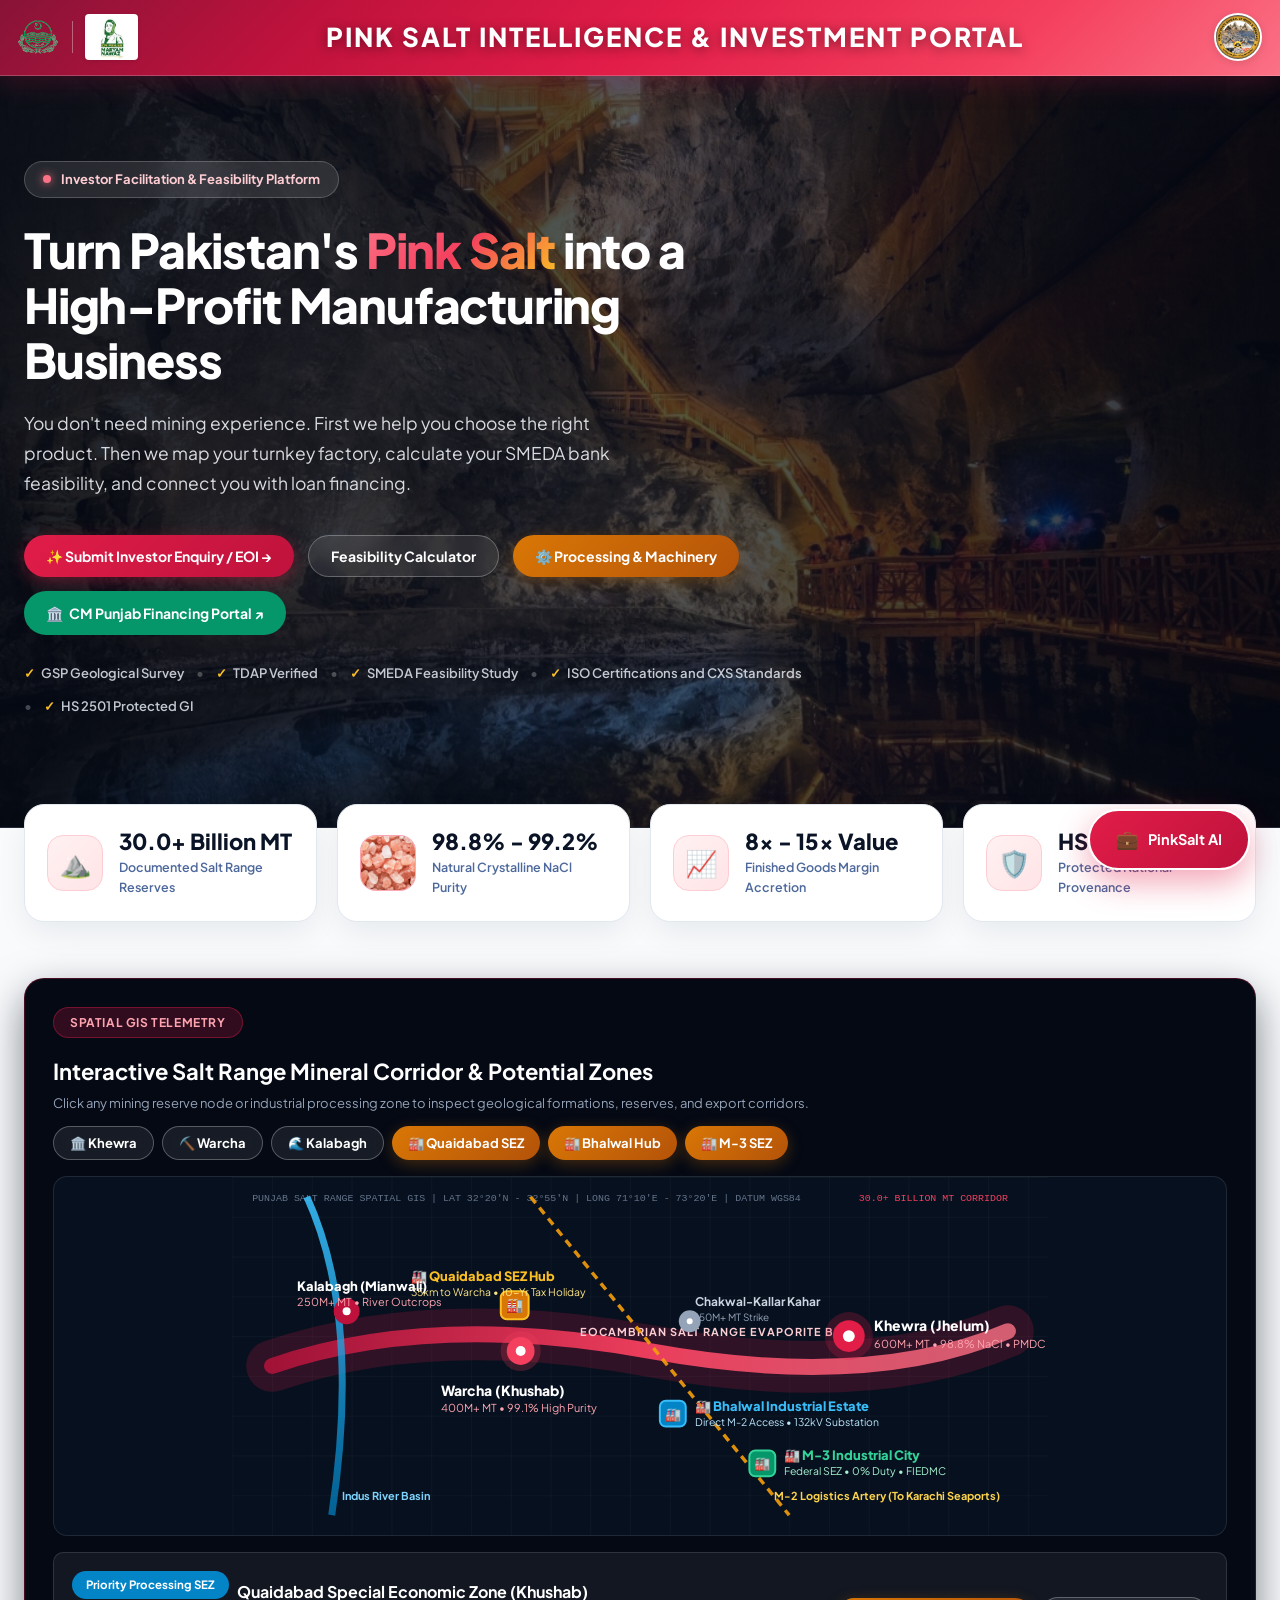
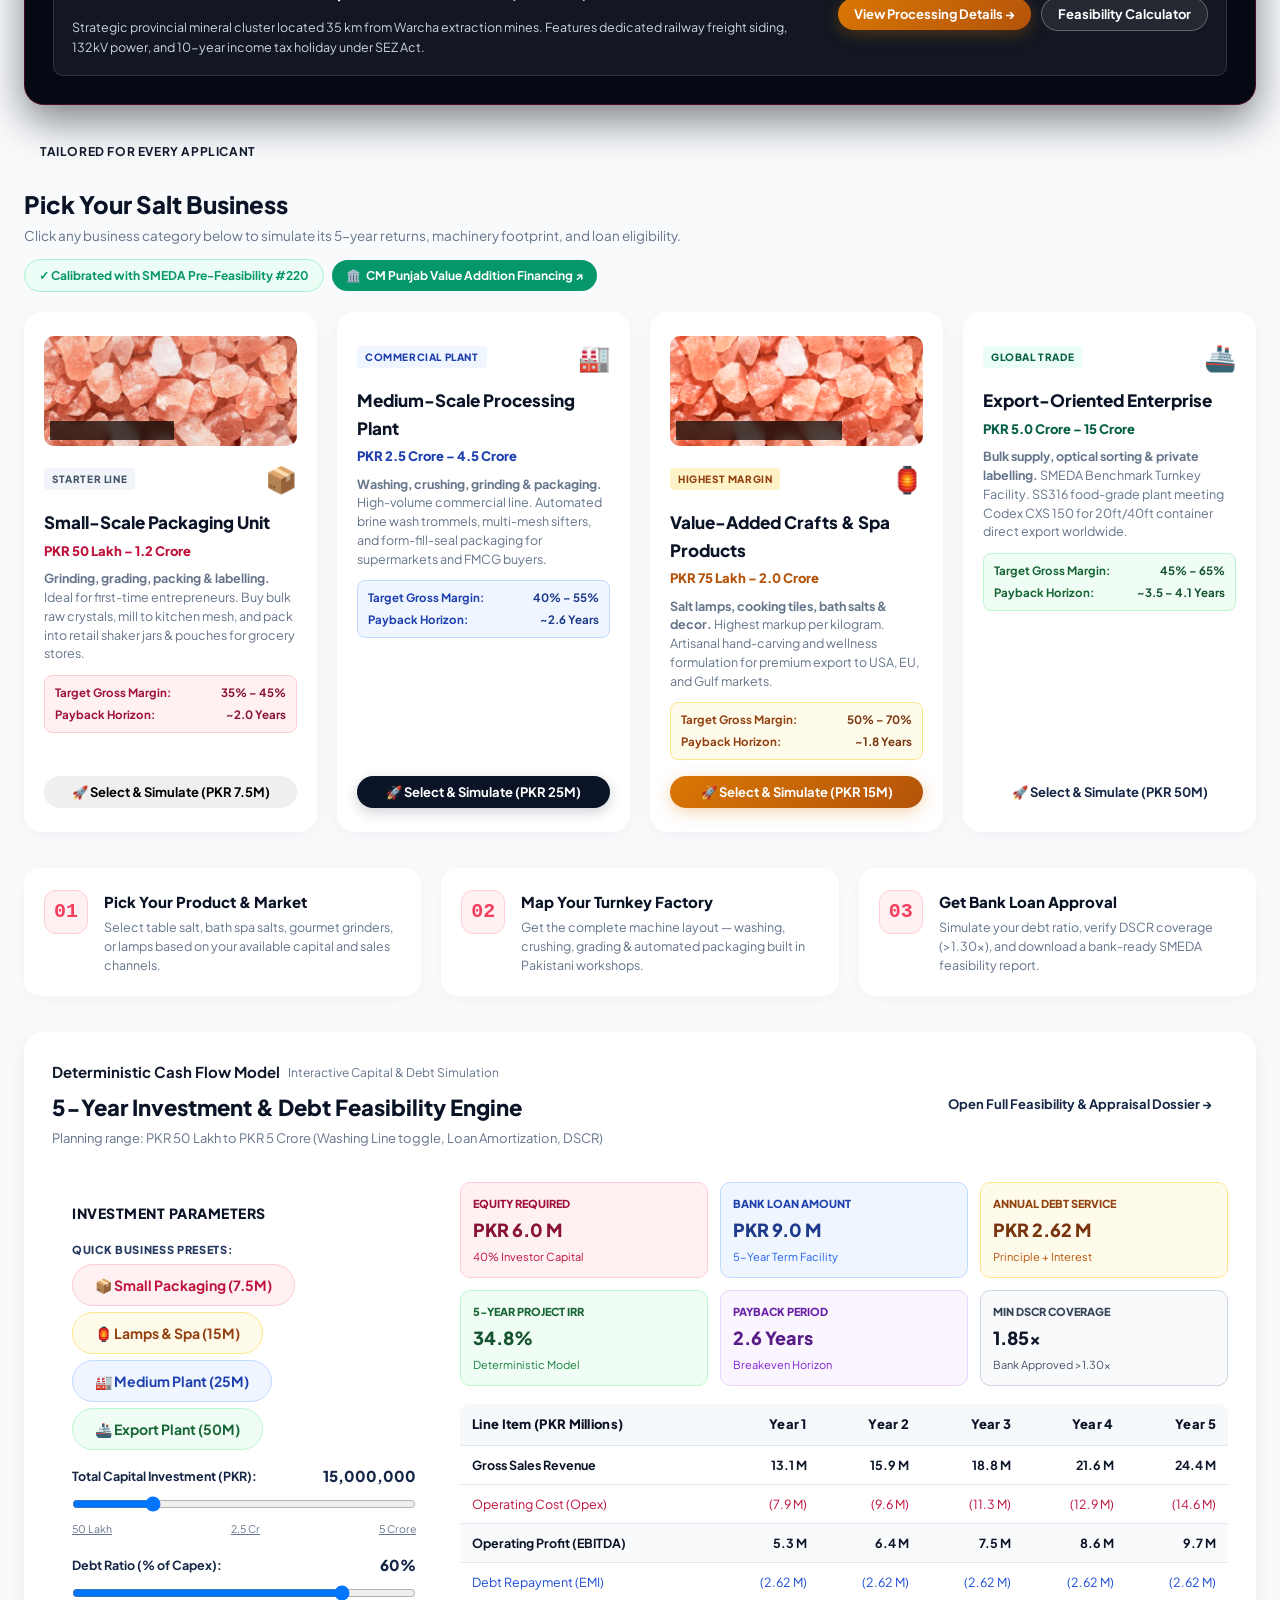
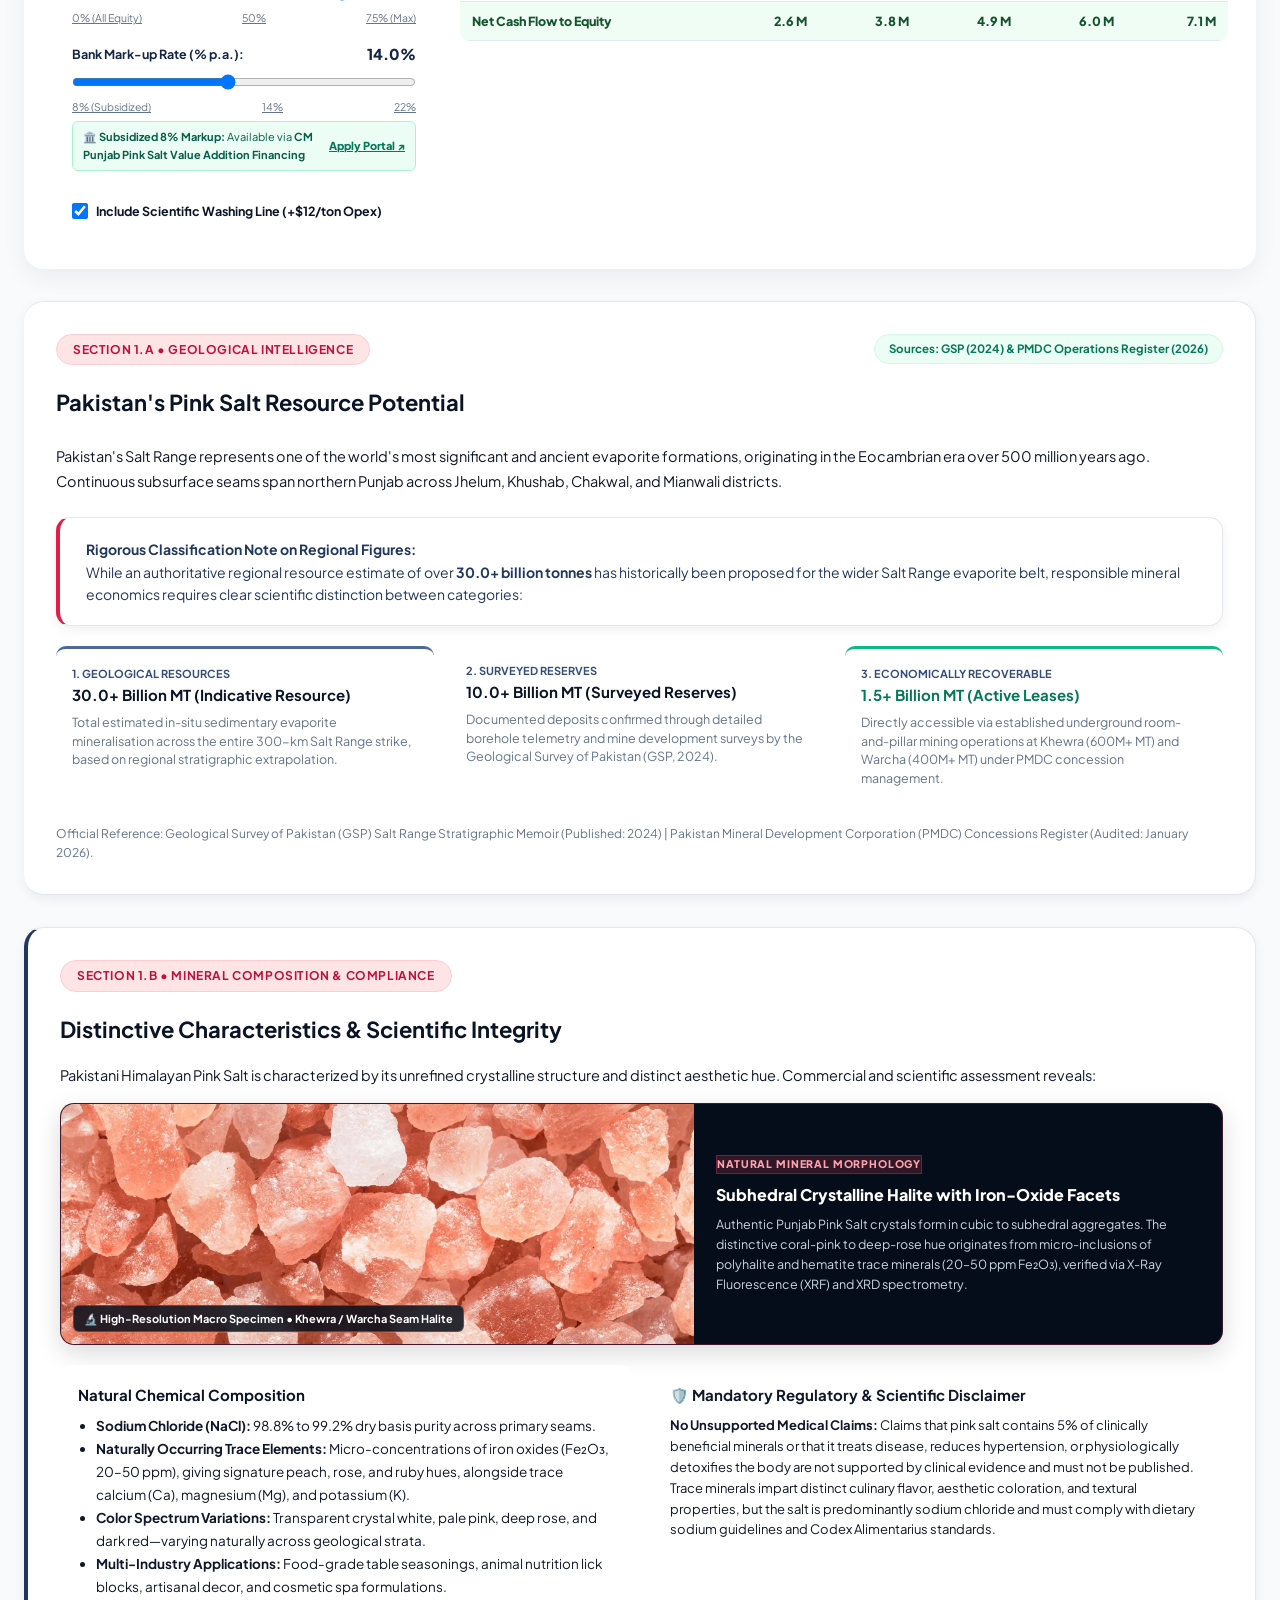
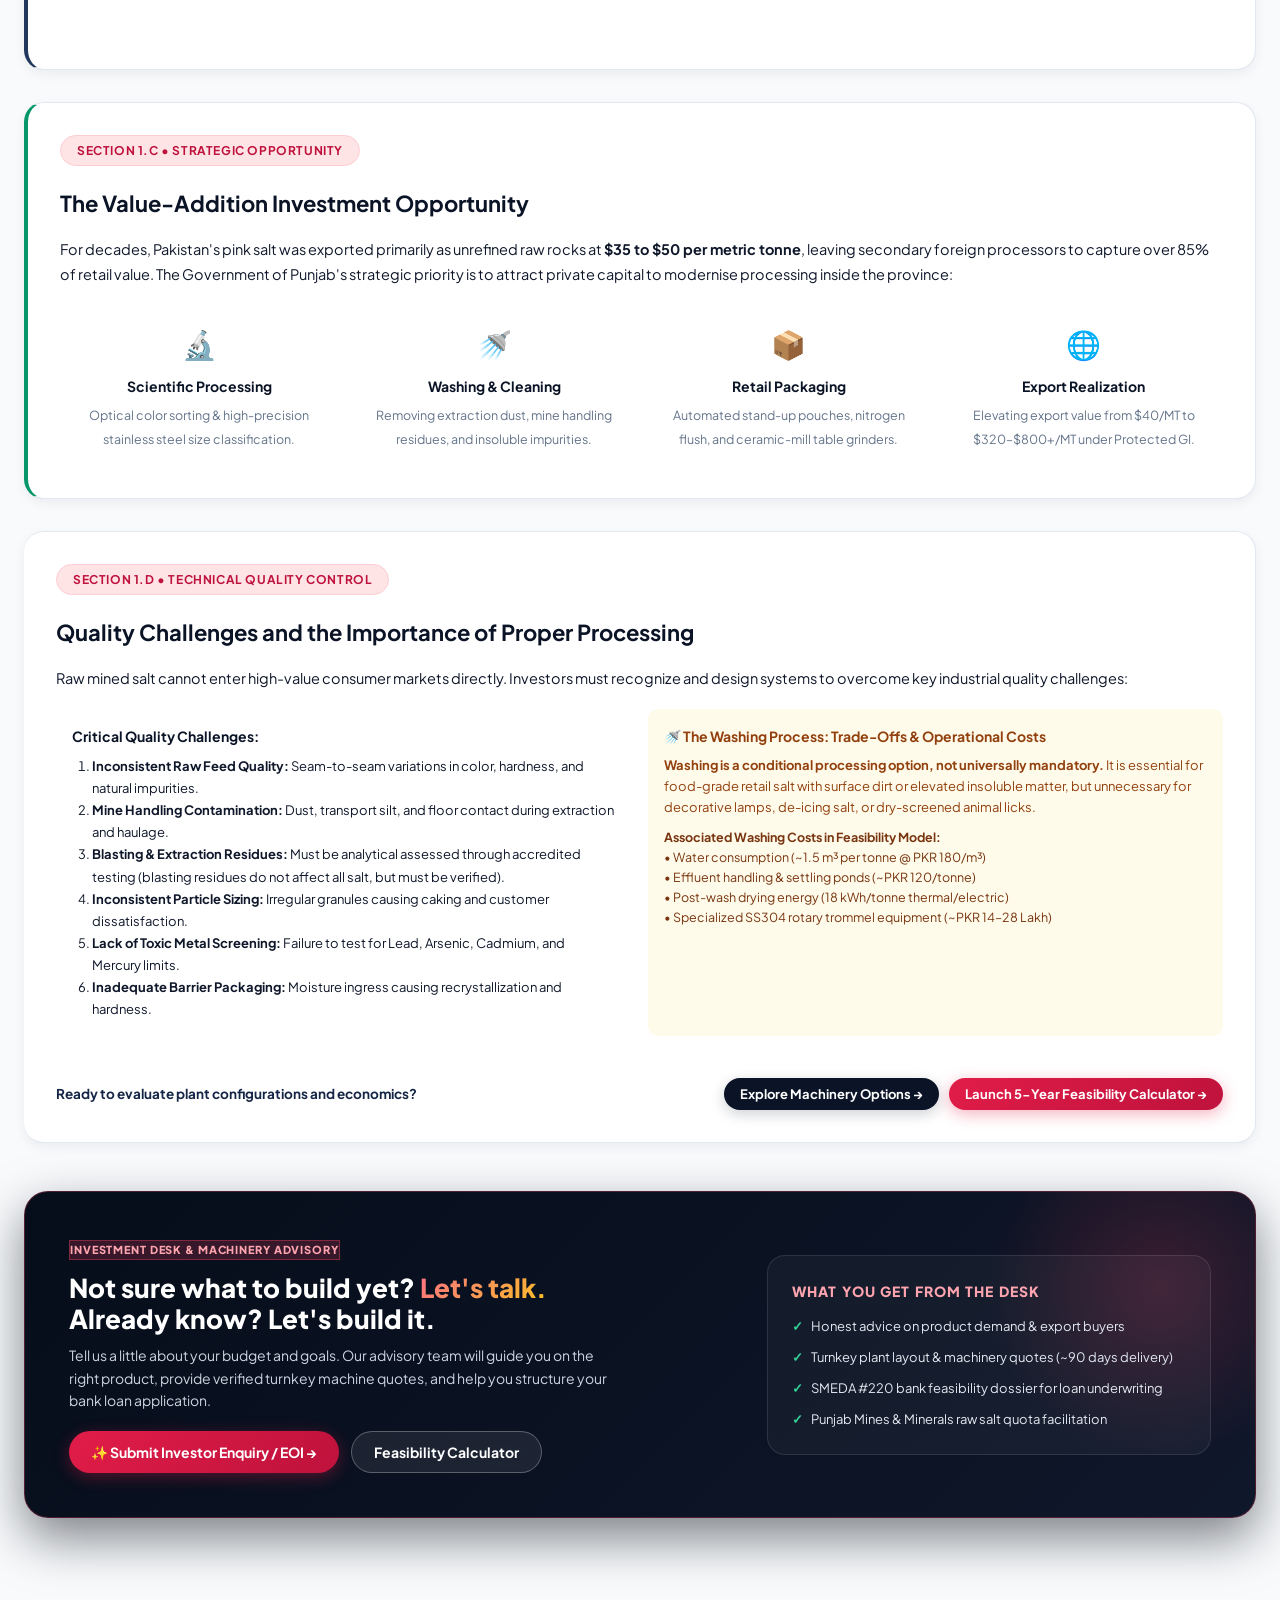
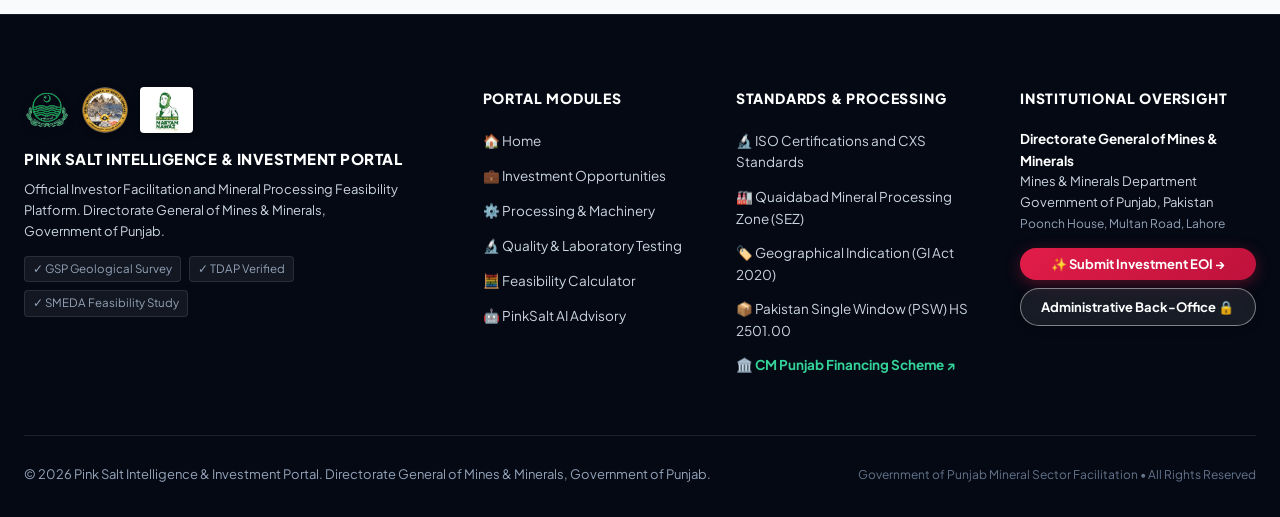
==== index.html @ 4396e6e2 "fix(ui): suppress toast on reload, ensure 'Successfully Calculated' on calculator card/icon clicks, " ====
<!DOCTYPE html>
<html lang="en">
<head>
  <meta charset="UTF-8">
  <meta name="viewport" content="width=device-width, initial-scale=1.0">
  <title>Pink Salt Intelligence & Investment Portal | Government of Punjab</title>
  <meta name="description" content="Investor Facilitation and Pink Salt Processing Feasibility Platform. Directorate General of Mines & Minerals, Government of Punjab.">
  <!-- Pink Salt Crystalline Favicons -->
  <link rel="icon" type="image/x-icon" href="favicon.ico">
  <link rel="icon" type="image/png" sizes="32x32" href="images/favicon-32x32.png">
  <link rel="icon" type="image/png" sizes="64x64" href="images/pink-salt-favicon.png">
  <link rel="apple-touch-icon" sizes="180x180" href="images/apple-touch-icon.png">
  <link rel="stylesheet" href="css/portal.css?v=20261105.10">
</head>
<body>

  <!-- Header & Clean Navigation -->
  <header class="site-header">
    <div class="container header-wrapper">
      <div class="brand-logo" onclick="switchView('home')" title="Government of Punjab">
        <img src="images/govt-of-punjab-logo.png" alt="Government of Punjab" class="logo-img gov-crest-logo" title="Government of Punjab">
        <div class="brand-divider"></div>
        <a href="https://pinksalt.punjab.gov.pk/landing" target="_blank" rel="noopener noreferrer" title="CM Punjab Pink Salt Value Addition Financing Scheme (Bank of Punjab / PITB)" onclick="event.stopPropagation()" style="display:flex; align-items:center;"><img src="images/cm-punjab-logo.jpg" alt="Chief Minister Punjab Maryam Nawaz • CM Punjab Pink Salt Value Addition Financing" class="logo-img cm-badge-logo" title="CM Punjab Pink Salt Value Addition Financing (Click to open official portal)"></a>
      </div>

      <div class="header-portal-title" onclick="switchView('home')" title="Pakistan Pink Salt Intelligence &amp; Investment Portal">
        <span>PINK SALT INTELLIGENCE &amp; INVESTMENT PORTAL</span>
      </div>

      <div class="header-actions">
        <div class="dg-admin-trigger" onclick="switchView('admin')" title="Directorate General of Mines &amp; Minerals • Administrative Access">
          <img src="images/dg-mines-minerals-logo.png" alt="Directorate General of Mines &amp; Minerals Punjab" class="logo-img dg-mines-logo">
        </div>
        <button class="mobile-menu-toggle" id="mobile-toggle" aria-label="Toggle navigation menu" onclick="toggleMobileNav()">
          <span></span>
          <span></span>
          <span></span>
        </button>
      </div>
    </div>

    <!-- Quick Navigation Tabs (Revealed on Cursor Hover Over Header) -->
    <div class="header-hover-shelf" id="header-hover-shelf">
      <div class="container hover-shelf-container">
        <a class="header-hover-tab" onclick="switchView('opportunities')">💼 Investment Opportunities</a>
        <a class="header-hover-tab" onclick="switchView('processing-options')">⚙️ Processing &amp; Machinery</a>
        <a class="header-hover-tab" onclick="switchView('calculator')">🧮 Feasibility Calculator</a>
        <a class="header-hover-tab" onclick="switchView('enquiry')">✨ Investor Enquiry</a>
      </div>
    </div>

    <!-- Mobile Drawer Menu -->
    <div class="mobile-nav-drawer" id="mobile-drawer">
      <a class="nav-link active" data-view="home" onclick="switchView('home'); toggleMobileNav()">🏠 Home</a>
      <a class="nav-link" data-view="opportunities" onclick="switchView('opportunities'); toggleMobileNav()">💼 Investment Opportunities</a>
      <a class="nav-link" data-view="processing-options" onclick="switchView('processing-options'); toggleMobileNav()">⚙️ Processing &amp; Machinery</a>
      <a class="nav-link" data-view="quality-testing" onclick="switchView('quality-testing'); toggleMobileNav()">🔬 Quality &amp; Laboratory Testing</a>
      <a class="nav-link" data-view="calculator" onclick="switchView('calculator'); toggleMobileNav()">🧮 Feasibility Calculator</a>
      <a class="nav-link" data-view="enquiry" onclick="switchView('enquiry'); toggleMobileNav()">✨ Investor Enquiry / EOI</a>
      <button class="btn btn-outline" style="width:100%; margin-top:12px;" onclick="switchView('admin'); toggleMobileNav()">Administrative Back-Office 🔒</button>
    </div>
  </header>

  <!-- Main Views Container -->
  <main style="flex-grow:1;">

    <!-- ============================================================ -->
    <!-- VIEW 1: INTRODUCTION -->
    <!-- ============================================================ -->
    <section id="view-home" class="page-view">
      <!-- Hero Section with Pink Salt Mine Subterranean Panorama Background (50% Transparency) -->
      <div class="hero" style="position:relative; background-color:#060d1a;">
        <div class="hero-bg-layer" style="position:absolute; inset:0; background:url('images/khewra-salt-mine-hero.jpg') center right/cover no-repeat; opacity:0.50; pointer-events:none; z-index:1;"></div>
        <div class="hero-tint-layer" style="position:absolute; inset:0; background:linear-gradient(90deg, rgba(4, 9, 20, 0.65) 0%, rgba(10, 20, 38, 0.35) 50%, rgba(4, 9, 20, 0.50) 100%); pointer-events:none; z-index:2;"></div>
        <div class="container hero-grid" style="position:relative; z-index:3;">
          <div class="hero-content">
            <div class="hero-badge-pill">
              <span class="hero-badge-dot"></span>
              <span>Investor Facilitation &amp; Feasibility Platform</span>
            </div>
            <h2>Turn Pakistan's <span class="highlight">Pink Salt</span> into a High-Profit Manufacturing Business</h2>
            <p class="lead">
              You don't need mining experience. First we help you choose the right product. Then we map your turnkey factory, calculate your SMEDA bank feasibility, and connect you with loan financing.
            </p>
            <div class="hero-cta-group">
              <button class="btn btn-primary" onclick="switchView('enquiry')">✨ Submit Investor Enquiry / EOI →</button>
              <button class="btn btn-outline-light" onclick="switchView('calculator')">Feasibility Calculator</button>
              <button class="btn btn-gold" onclick="switchView('processing-options')">⚙️ Processing &amp; Machinery</button>
              <a href="https://pinksalt.punjab.gov.pk/landing" target="_blank" rel="noopener noreferrer" class="btn" style="background:#059669; color:#ffffff; font-weight:700; border:none; display:inline-flex; align-items:center; gap:6px;">
                <span>🏛️</span> CM Punjab Financing Portal ↗
              </a>
            </div>
            <div class="hero-trust-proof">
              <span><i class="proof-icon">✓</i> GSP Geological Survey</span>
              <span class="proof-sep">•</span>
              <span><i class="proof-icon">✓</i> TDAP Verified</span>
              <span class="proof-sep">•</span>
              <span><i class="proof-icon">✓</i> SMEDA Feasibility Study</span>
              <span class="proof-sep">•</span>
              <span><i class="proof-icon">✓</i> ISO Certifications and CXS Standards</span>
              <span class="proof-sep">•</span>
              <span><i class="proof-icon">✓</i> HS 2501 Protected GI</span>
            </div>
          </div>
        </div>
      </div>

      <div class="container" style="padding-top:20px; padding-bottom:64px;">


        <!-- Quick Metrics Highlights -->
        <div class="quick-metrics-row">
          <div class="metric-pill-card">
            <div class="metric-icon-circle">⛰️</div>
            <div class="metric-text">
              <strong>30.0+ Billion MT</strong>
              <span>Documented Salt Range Reserves</span>
            </div>
          </div>
          <div class="metric-pill-card">
            <div class="metric-icon-circle" style="padding:0; overflow:hidden; border:1.5px solid rgba(244,63,94,0.4);">
              <img src="images/pink-salt-badge.png" alt="Crystalline Halite Purity" style="width:100%; height:100%; object-fit:cover;">
            </div>
            <div class="metric-text">
              <strong>98.8% - 99.2%</strong>
              <span>Natural Crystalline NaCl Purity</span>
            </div>
          </div>
          <div class="metric-pill-card">
            <div class="metric-icon-circle">📈</div>
            <div class="metric-text">
              <strong>8x - 15x Value</strong>
              <span>Finished Goods Margin Accretion</span>
            </div>
          </div>
          <div class="metric-pill-card">
            <div class="metric-icon-circle">🛡️</div>
            <div class="metric-text">
              <strong>HS 2501 GI</strong>
              <span>Protected National Provenance</span>
            </div>
          </div>
        </div>

        <!-- ======================================================== -->
        <!-- SPATIAL GIS TELEMETRY: SALT RANGE CORRIDOR & POTENTIAL ZONES -->
        <!-- ======================================================== -->
        <div class="card" style="margin:28px 0 32px 0; padding:28px; background:#040914; border:1px solid rgba(225,29,72,0.3); color:#ffffff; box-shadow:0 16px 40px rgba(4,9,20,0.5);">
          <div style="display:flex; justify-content:space-between; align-items:center; flex-wrap:wrap; gap:12px; margin-bottom:16px;">
            <div>
              <span class="section-badge" style="background:rgba(225,29,72,0.2); color:#fda4af; border-color:rgba(225,29,72,0.4);">Spatial GIS Telemetry</span>
              <h3 style="font-size:22px; color:#ffffff; margin:4px 0;">Interactive Salt Range Mineral Corridor &amp; Potential Zones</h3>
              <p style="font-size:13px; color:#94a3b8; margin:0;">Click any mining reserve node or industrial processing zone to inspect geological formations, reserves, and export corridors.</p>
            </div>
            <div style="display:flex; gap:8px; flex-wrap:wrap;">
              <button class="btn btn-sm btn-outline-light" onclick="selectGisZone('khewra')">🏛️ Khewra</button>
              <button class="btn btn-sm btn-outline-light" onclick="selectGisZone('warcha')">⛏️ Warcha</button>
              <button class="btn btn-sm btn-outline-light" onclick="selectGisZone('kalabagh')">🌊 Kalabagh</button>
              <button class="btn btn-sm btn-gold" onclick="selectGisZone('quaidabad')">🏭 Quaidabad SEZ</button>
              <button class="btn btn-sm btn-gold" onclick="selectGisZone('bhalwal')">🏭 Bhalwal Hub</button>
              <button class="btn btn-sm btn-gold" onclick="selectGisZone('m3')">🏭 M-3 SEZ</button>
            </div>
          </div>
          
          <div style="position:relative; width:100%; height:360px; background:#07101e; border-radius:var(--radius-md); overflow:hidden; border:1px solid rgba(255,255,255,0.1);">
            <svg viewBox="0 0 820 360" style="width:100%; height:100%;">
              <defs>
                <linearGradient id="escarpmentGrad" x1="0%" y1="0%" x2="100%" y2="0%">
                  <stop offset="0%" stop-color="#be123c" stop-opacity="0.8"/>
                  <stop offset="50%" stop-color="#f43f5e" stop-opacity="0.95"/>
                  <stop offset="100%" stop-color="#fb7185" stop-opacity="0.8"/>
                </linearGradient>
                <linearGradient id="riverGrad" x1="0%" y1="0%" x2="0%" y2="100%">
                  <stop offset="0%" stop-color="#38bdf8" stop-opacity="0.9"/>
                  <stop offset="100%" stop-color="#0284c7" stop-opacity="0.7"/>
                </linearGradient>
                <pattern id="gridPattern" width="40" height="40" patternUnits="userSpaceOnUse">
                  <path d="M 40 0 L 0 0 0 40" fill="none" stroke="rgba(255,255,255,0.05)" stroke-width="1"/>
                </pattern>
              </defs>
              
              <!-- Tactical Coordinate Grid & Telemetry -->
              <rect width="820" height="360" fill="url(#gridPattern)" />
              <text x="20" y="24" font-size="10" fill="#64748b" font-family="monospace">PUNJAB SALT RANGE SPATIAL GIS | LAT 32°20'N - 32°55'N | LONG 71°10'E - 73°20'E | DATUM WGS84</text>
              <text x="630" y="24" font-size="10" fill="#f43f5e" font-family="monospace">30.0+ BILLION MT CORRIDOR</text>

              <!-- Elevation Escarpment Belt (Salt Range Strike) -->
              <path d="M 40,190 Q 200,135 420,175 T 780,155" fill="none" stroke="rgba(225,29,72,0.18)" stroke-width="52" stroke-linecap="round" />
              <path d="M 40,190 Q 200,135 420,175 T 780,155" fill="none" stroke="url(#escarpmentGrad)" stroke-width="16" stroke-linecap="round" />
              <text x="350" y="160" font-size="11" fill="#fecdd3" font-weight="700" letter-spacing="1">EOCAMBRIAN SALT RANGE EVAPORITE BELT</text>
              
              <!-- M-2 Motorway Logistic Artery -->
              <line x1="300" y1="20" x2="560" y2="340" stroke="#f59e0b" stroke-width="3.5" stroke-dasharray="8,6" opacity="0.9" />
              <text x="545" y="325" font-size="11" fill="#fcd34d" font-weight="bold">M-2 Logistics Artery (To Karachi Seaports)</text>

              <!-- Indus River Basin System -->
              <path d="M 75,20 Q 130,140 100,340" fill="none" stroke="url(#riverGrad)" stroke-width="7" />
              <text x="110" y="325" font-size="11" fill="#7dd3fc" font-weight="bold">Indus River Basin</text>

              <!-- Khewra Mega Deposit Node -->
              <g style="cursor:pointer;" onclick="selectGisZone('khewra')">
                <circle cx="620" cy="160" r="30" fill="rgba(225,29,72,0.22)">
                  <animate attributeName="r" values="24;32;24" dur="3s" repeatCount="indefinite"/>
                </circle>
                <circle cx="620" cy="160" r="16" fill="#e11d48" />
                <circle cx="620" cy="160" r="6" fill="#ffffff" />
                <text x="645" y="155" font-size="14" font-weight="800" fill="#ffffff">Khewra (Jhelum)</text>
                <text x="645" y="172" font-size="11" fill="#fda4af">600M+ MT • 98.8% NaCl • PMDC</text>
              </g>

              <!-- Warcha Crystal Seams Node -->
              <g style="cursor:pointer;" onclick="selectGisZone('warcha')">
                <circle cx="290" cy="175" r="26" fill="rgba(244,63,94,0.22)">
                  <animate attributeName="r" values="20;28;20" dur="3s" repeatCount="indefinite"/>
                </circle>
                <circle cx="290" cy="175" r="14" fill="#f43f5e" />
                <circle cx="290" cy="175" r="5" fill="#ffffff" />
                <text x="210" y="220" font-size="14" font-weight="800" fill="#ffffff">Warcha (Khushab)</text>
                <text x="210" y="236" font-size="11" fill="#fda4af">400M+ MT • 99.1% High Purity</text>
              </g>

              <!-- Quaidabad Processing SEZ Node -->
              <g style="cursor:pointer;" onclick="selectGisZone('quaidabad')">
                <rect x="270" y="115" width="28" height="28" rx="6" fill="#d97706" stroke="#fbbf24" stroke-width="2" />
                <text x="284" y="134" font-size="14" text-anchor="middle" fill="#ffffff">🏭</text>
                <text x="180" y="105" font-size="13" font-weight="800" fill="#fbbf24">🏭 Quaidabad SEZ Hub</text>
                <text x="180" y="120" font-size="10.5" fill="#fde68a">35km to Warcha • 10-Yr Tax Holiday</text>
              </g>

              <!-- Bhalwal Industrial Estate Node -->
              <g style="cursor:pointer;" onclick="selectGisZone('bhalwal')">
                <rect x="430" y="225" width="26" height="26" rx="6" fill="#0284c7" stroke="#38bdf8" stroke-width="2" />
                <text x="443" y="243" font-size="13" text-anchor="middle" fill="#ffffff">🏭</text>
                <text x="465" y="235" font-size="13" font-weight="800" fill="#38bdf8">🏭 Bhalwal Industrial Estate</text>
                <text x="465" y="250" font-size="10.5" fill="#bae6fd">Direct M-2 Access • 132kV Substation</text>
              </g>

              <!-- M-3 Industrial City Node -->
              <g style="cursor:pointer;" onclick="selectGisZone('m3')">
                <rect x="520" y="275" width="26" height="26" rx="6" fill="#059669" stroke="#34d399" stroke-width="2" />
                <text x="533" y="293" font-size="13" text-anchor="middle" fill="#ffffff">🏭</text>
                <text x="555" y="285" font-size="13" font-weight="800" fill="#34d399">🏭 M-3 Industrial City</text>
                <text x="555" y="300" font-size="10.5" fill="#a7f3d0">Federal SEZ • 0% Duty • FIEDMC</text>
              </g>

              <!-- Kalabagh Deposits Node -->
              <g style="cursor:pointer;" onclick="selectGisZone('kalabagh')">
                <circle cx="115" cy="135" r="13" fill="#be123c" />
                <circle cx="115" cy="135" r="4" fill="#ffffff" />
                <text x="65" y="115" font-size="13" font-weight="800" fill="#ffffff">Kalabagh (Mianwali)</text>
                <text x="65" y="130" font-size="11" fill="#fda4af">250M+ MT • River Outcrops</text>
              </g>

              <!-- Chakwal Node -->
              <g style="cursor:pointer;" onclick="selectGisZone('chakwal')">
                <circle cx="460" cy="145" r="11" fill="#94a3b8" />
                <circle cx="460" cy="145" r="3" fill="#ffffff" />
                <text x="465" y="130" font-size="12" font-weight="700" fill="#cbd5e1">Chakwal-Kallar Kahar</text>
                <text x="465" y="145" font-size="10" fill="#94a3b8">150M+ MT Strike</text>
              </g>
            </svg>
          </div>

          <!-- Active GIS Telemetry Readout Box -->
          <div id="gis-telemetry-readout" style="margin-top:16px; padding:18px; background:rgba(255,255,255,0.06); border:1px solid rgba(255,255,255,0.12); border-radius:var(--radius-sm); display:flex; justify-content:space-between; align-items:center; flex-wrap:wrap; gap:14px;">
            <div style="flex:1; min-width:280px;">
              <div style="display:flex; align-items:center; gap:8px; margin-bottom:4px;">
                <span class="opp-badge" style="background:#0284c7; color:#ffffff; font-weight:700;" id="gis-zone-badge">Priority Processing SEZ</span>
                <strong style="font-size:16px; color:#ffffff;" id="gis-zone-title">Quaidabad Special Economic Zone (Khushab)</strong>
              </div>
              <p style="font-size:12.5px; color:#cbd5e1; margin:0; line-height:1.6;" id="gis-zone-desc">
                Strategic provincial mineral cluster located 35 km from Warcha extraction mines. Features dedicated railway freight siding, 132kV power, and 10-year income tax holiday under SEZ Act.
              </p>
            </div>
            <div style="display:flex; gap:10px; align-items:center;">
              <button class="btn btn-gold btn-sm" id="gis-zone-cta" onclick="switchView('processing-options'); selectProcessingSite('quaidabad')">View Processing Details →</button>
              <button class="btn btn-outline-light btn-sm" onclick="switchView('calculator')">Feasibility Calculator</button>
            </div>
          </div>
        </div>

        <!-- ======================================================== -->
        <!-- 4 APPLICANT BUSINESS CATEGORIES (INTERACTIVE TILES) -->
        <!-- ======================================================== -->
        <div id="business-categories-section" style="margin-bottom:36px;">
          <div style="display:flex; justify-content:space-between; align-items:flex-end; flex-wrap:wrap; gap:12px; margin-bottom:20px;">
            <div>
              <span class="section-badge" style="background:var(--rose-50); color:var(--rose-800); border:1px solid var(--rose-200);">Tailored For Every Applicant</span>
              <h3 style="font-size:24px; font-weight:800; color:var(--navy-900); margin:6px 0 2px 0;">
                Pick Your Salt Business
              </h3>
              <p style="font-size:13.5px; color:var(--text-muted); margin:0;">
                Click any business category below to simulate its 5-year returns, machinery footprint, and loan eligibility.
              </p>
            </div>
            <div style="display:flex; align-items:center; gap:8px; flex-wrap:wrap;">
              <span style="font-size:12px; font-weight:700; color:#059669; background:#ecfdf5; border:1px solid #a7f3d0; padding:6px 14px; border-radius:9999px;">
                ✓ Calibrated with SMEDA Pre-Feasibility #220
              </span>
              <a href="https://pinksalt.punjab.gov.pk/landing" target="_blank" rel="noopener noreferrer" style="font-size:12px; font-weight:700; color:#ffffff; background:#059669; border:none; padding:6px 14px; border-radius:9999px; text-decoration:none; display:inline-flex; align-items:center; gap:5px;">
                <span>🏛️</span> CM Punjab Value Addition Financing ↗
              </a>
            </div>
          </div>

          <div class="epk-category-grid">
            <!-- 1. Small-scale packaging unit -->
            <div class="epk-category-tile" id="tile-cat-small-packaging">
              <div>
                <div style="height:110px; border-radius:10px; overflow:hidden; margin-bottom:12px; position:relative;">
                  <img src="images/pink-salt-crystals.jpg" alt="Natural Pink Salt Crystals" style="width:100%; height:100%; object-fit:cover;">
                  <span style="position:absolute; bottom:6px; left:6px; background:rgba(0,0,0,0.7); backdrop-filter:blur(4px); color:#fda4af; font-size:9.5px; font-weight:800; padding:2px 7px; border-radius:4px; letter-spacing:0.06em;">RAW MATERIAL FEED</span>
                </div>
                <div style="display:flex; justify-content:space-between; align-items:center; margin-bottom:10px;">
                  <span style="font-size:10px; font-weight:800; letter-spacing:0.06em; text-transform:uppercase; background:#f1f5f9; color:#475569; padding:3px 8px; border-radius:4px;">Starter Line</span>
                  <span style="font-size:26px;">📦</span>
                </div>
                <h4 style="font-size:17px; font-weight:800; color:var(--navy-900); margin:0 0 4px 0;">
                  Small-Scale Packaging Unit
                </h4>
                <div style="font-size:13px; font-weight:800; color:#be123c; margin-bottom:8px;">
                  PKR 50 Lakh – 1.2 Crore
                </div>
                <p style="font-size:12.5px; color:var(--text-muted); line-height:1.5; margin-bottom:12px;">
                  <strong>Grinding, grading, packing &amp; labelling.</strong> Ideal for first-time entrepreneurs. Buy bulk raw crystals, mill to kitchen mesh, and pack into retail shaker jars &amp; pouches for grocery stores.
                </p>
                <div style="background:#fff1f2; border:1px solid #fecdd3; border-radius:8px; padding:8px 10px; font-size:11.5px; margin-bottom:16px;">
                  <div style="display:flex; justify-content:space-between; margin-bottom:3px;">
                    <span style="color:#9f1239; font-weight:700;">Target Gross Margin:</span>
                    <strong style="color:#881337;">35% – 45%</strong>
                  </div>
                  <div style="display:flex; justify-content:space-between;">
                    <span style="color:#9f1239; font-weight:700;">Payback Horizon:</span>
                    <strong style="color:#881337;">~2.0 Years</strong>
                  </div>
                </div>
              </div>
              <button class="btn btn-rose btn-sm" onclick="selectCategoryAndSimulate('small_packaging', 7500000)" style="width:100%; justify-content:center;">
                🚀 Select &amp; Simulate (PKR 7.5M)
              </button>
            </div>

            <!-- 2. Medium-scale manufacturing unit -->
            <div class="epk-category-tile" id="tile-cat-medium-manufacturing">
              <div>
                <div style="display:flex; justify-content:space-between; align-items:center; margin-bottom:10px;">
                  <span style="font-size:10px; font-weight:800; letter-spacing:0.06em; text-transform:uppercase; background:#eff6ff; color:#1e40af; padding:3px 8px; border-radius:4px;">Commercial Plant</span>
                  <span style="font-size:26px;">🏭</span>
                </div>
                <h4 style="font-size:17px; font-weight:800; color:var(--navy-900); margin:0 0 4px 0;">
                  Medium-Scale Processing Plant
                </h4>
                <div style="font-size:13px; font-weight:800; color:#1e40af; margin-bottom:8px;">
                  PKR 2.5 Crore – 4.5 Crore
                </div>
                <p style="font-size:12.5px; color:var(--text-muted); line-height:1.5; margin-bottom:12px;">
                  <strong>Washing, crushing, grinding &amp; packaging.</strong> High-volume commercial line. Automated brine wash trommels, multi-mesh sifters, and form-fill-seal packaging for supermarkets and FMCG buyers.
                </p>
                <div style="background:#eff6ff; border:1px solid #bfdbfe; border-radius:8px; padding:8px 10px; font-size:11.5px; margin-bottom:16px;">
                  <div style="display:flex; justify-content:space-between; margin-bottom:3px;">
                    <span style="color:#1e40af; font-weight:700;">Target Gross Margin:</span>
                    <strong style="color:#1e3a8a;">40% – 55%</strong>
                  </div>
                  <div style="display:flex; justify-content:space-between;">
                    <span style="color:#1e40af; font-weight:700;">Payback Horizon:</span>
                    <strong style="color:#1e3a8a;">~2.6 Years</strong>
                  </div>
                </div>
              </div>
              <button class="btn btn-navy btn-sm" onclick="selectCategoryAndSimulate('medium_manufacturing', 25000000)" style="width:100%; justify-content:center;">
                🚀 Select &amp; Simulate (PKR 25M)
              </button>
            </div>

            <!-- 3. Value-added product manufacturing -->
            <div class="epk-category-tile" id="tile-cat-value-added">
              <div>
                <div style="height:110px; border-radius:10px; overflow:hidden; margin-bottom:12px; position:relative;">
                  <img src="images/pink-salt-crystals.jpg" alt="Natural Pink Salt Crystals" style="width:100%; height:100%; object-fit:cover; filter:contrast(1.08) saturate(1.15);">
                  <span style="position:absolute; bottom:6px; left:6px; background:rgba(0,0,0,0.7); backdrop-filter:blur(4px); color:#fda4af; font-size:9.5px; font-weight:800; padding:2px 7px; border-radius:4px; letter-spacing:0.06em;">HIGH-VALUE MINERAL INPUT</span>
                </div>
                <div style="display:flex; justify-content:space-between; align-items:center; margin-bottom:10px;">
                  <span style="font-size:10px; font-weight:800; letter-spacing:0.06em; text-transform:uppercase; background:#fef3c7; color:#92400e; padding:3px 8px; border-radius:4px;">Highest Margin</span>
                  <span style="font-size:26px;">🏮</span>
                </div>
                <h4 style="font-size:17px; font-weight:800; color:var(--navy-900); margin:0 0 4px 0;">
                  Value-Added Crafts &amp; Spa Products
                </h4>
                <div style="font-size:13px; font-weight:800; color:#b45309; margin-bottom:8px;">
                  PKR 75 Lakh – 2.0 Crore
                </div>
                <p style="font-size:12.5px; color:var(--text-muted); line-height:1.5; margin-bottom:12px;">
                  <strong>Salt lamps, cooking tiles, bath salts &amp; decor.</strong> Highest markup per kilogram. Artisanal hand-carving and wellness formulation for premium export to USA, EU, and Gulf markets.
                </p>
                <div style="background:#fffbeb; border:1px solid #fde68a; border-radius:8px; padding:8px 10px; font-size:11.5px; margin-bottom:16px;">
                  <div style="display:flex; justify-content:space-between; margin-bottom:3px;">
                    <span style="color:#92400e; font-weight:700;">Target Gross Margin:</span>
                    <strong style="color:#78350f;">50% – 70%</strong>
                  </div>
                  <div style="display:flex; justify-content:space-between;">
                    <span style="color:#92400e; font-weight:700;">Payback Horizon:</span>
                    <strong style="color:#78350f;">~1.8 Years</strong>
                  </div>
                </div>
              </div>
              <button class="btn btn-gold btn-sm" onclick="selectCategoryAndSimulate('value_added_products', 15000000)" style="width:100%; justify-content:center;">
                🚀 Select &amp; Simulate (PKR 15M)
              </button>
            </div>

            <!-- 4. Export-oriented business -->
            <div class="epk-category-tile" id="tile-cat-export-oriented">
              <div>
                <div style="display:flex; justify-content:space-between; align-items:center; margin-bottom:10px;">
                  <span style="font-size:10px; font-weight:800; letter-spacing:0.06em; text-transform:uppercase; background:#ecfdf5; color:#065f46; padding:3px 8px; border-radius:4px;">Global Trade</span>
                  <span style="font-size:26px;">🚢</span>
                </div>
                <h4 style="font-size:17px; font-weight:800; color:var(--navy-900); margin:0 0 4px 0;">
                  Export-Oriented Enterprise
                </h4>
                <div style="font-size:13px; font-weight:800; color:#065f46; margin-bottom:8px;">
                  PKR 5.0 Crore – 15 Crore
                </div>
                <p style="font-size:12.5px; color:var(--text-muted); line-height:1.5; margin-bottom:12px;">
                  <strong>Bulk supply, optical sorting &amp; private labelling.</strong> SMEDA Benchmark Turnkey Facility. SS316 food-grade plant meeting Codex CXS 150 for 20ft/40ft container direct export worldwide.
                </p>
                <div style="background:#f0fdf4; border:1px solid #bbf7d0; border-radius:8px; padding:8px 10px; font-size:11.5px; margin-bottom:16px;">
                  <div style="display:flex; justify-content:space-between; margin-bottom:3px;">
                    <span style="color:#166534; font-weight:700;">Target Gross Margin:</span>
                    <strong style="color:#14532d;">45% – 65%</strong>
                  </div>
                  <div style="display:flex; justify-content:space-between;">
                    <span style="color:#166534; font-weight:700;">Payback Horizon:</span>
                    <strong style="color:#14532d;">~3.5 – 4.1 Years</strong>
                  </div>
                </div>
              </div>
              <button class="btn btn-outline btn-sm" onclick="selectCategoryAndSimulate('export_oriented', 50000000)" style="width:100%; justify-content:center;">
                🚀 Select &amp; Simulate (PKR 50M)
              </button>
            </div>
          </div>
        </div>

        <!-- ======================================================== -->
        <!-- 3-STEP GUIDED ROADMAP -->
        <!-- ======================================================== -->
        <div style="margin-bottom:36px;">
          <div class="epk-roadmap-grid">
            <div class="epk-roadmap-step">
              <div class="epk-step-num">01</div>
              <div>
                <h4 style="font-size:15px; font-weight:800; color:var(--navy-900); margin:0 0 4px 0;">
                  Pick Your Product &amp; Market
                </h4>
                <p style="font-size:12.5px; color:var(--text-muted); margin:0; line-height:1.5;">
                  Select table salt, bath spa salts, gourmet grinders, or lamps based on your available capital and sales channels.
                </p>
              </div>
            </div>

            <div class="epk-roadmap-step">
              <div class="epk-step-num">02</div>
              <div>
                <h4 style="font-size:15px; font-weight:800; color:var(--navy-900); margin:0 0 4px 0;">
                  Map Your Turnkey Factory
                </h4>
                <p style="font-size:12.5px; color:var(--text-muted); margin:0; line-height:1.5;">
                  Get the complete machine layout — washing, crushing, grading &amp; automated packaging built in Pakistani workshops.
                </p>
              </div>
            </div>

            <div class="epk-roadmap-step">
              <div class="epk-step-num">03</div>
              <div>
                <h4 style="font-size:15px; font-weight:800; color:var(--navy-900); margin:0 0 4px 0;">
                  Get Bank Loan Approval
                </h4>
                <p style="font-size:12.5px; color:var(--text-muted); margin:0; line-height:1.5;">
                  Simulate your debt ratio, verify DSCR coverage (&gt;1.30x), and download a bank-ready SMEDA feasibility report.
                </p>
              </div>
            </div>
          </div>
        </div>

        <!-- ======================================================== -->
        <!-- 5-YEAR INVESTMENT & DEBT FEASIBILITY ENGINE (INTERACTIVE SHOWCASE) -->
        <!-- ======================================================== -->
        <div class="card" id="engine-card-showcase" style="margin-bottom:32px; padding:28px; border:1.5px solid var(--rose-200); background:#ffffff; box-shadow:0 8px 24px rgba(15,23,42,0.06);">
          <div style="display:flex; justify-content:space-between; align-items:center; flex-wrap:wrap; gap:12px; margin-bottom:20px; border-bottom:1px solid var(--border); padding-bottom:14px;">
            <div>
              <div style="display:flex; align-items:center; gap:8px;">
                <span class="badge" style="background:var(--rose-50); color:var(--rose-800); border:1px solid var(--rose-200); font-weight:700;">Deterministic Cash Flow Model</span>
                <span style="font-size:12px; color:var(--text-muted);">Interactive Capital &amp; Debt Simulation</span>
              </div>
              <h3 style="font-size:22px; font-weight:800; color:var(--navy-900); margin:6px 0 2px 0;">
                5-Year Investment &amp; Debt Feasibility Engine
              </h3>
              <p style="font-size:13px; color:var(--text-muted); margin:0;">
                Planning range: PKR 50 Lakh to PKR 5 Crore (Washing Line toggle, Loan Amortization, DSCR)
              </p>
            </div>
            <button class="btn btn-outline btn-sm" onclick="switchView('calculator')">
              Open Full Feasibility &amp; Appraisal Dossier →
            </button>
          </div>

          <div style="display:grid; grid-template-columns:1fr 2fr; gap:24px;">
            <!-- Controls Column -->
            <div style="background:var(--bg-alt); padding:20px; border-radius:var(--radius-md); border:1px solid var(--border);">
              <h4 style="font-size:14px; font-weight:800; color:var(--navy-900); margin:0 0 16px 0; text-transform:uppercase; letter-spacing:0.5px;">
                Investment Parameters
              </h4>

              <!-- Quick Category Presets -->
              <div style="margin-bottom:14px;">
                <span style="font-size:11px; text-transform:uppercase; font-weight:800; color:var(--navy-700); display:block; margin-bottom:6px; letter-spacing:0.06em;">Quick Business Presets:</span>
                <div style="display:flex; flex-wrap:wrap; gap:6px;">
                  <button type="button" class="btn btn-xs" style="background:#fff1f2; color:#be123c; border:1px solid #fecdd3; font-weight:700;" onclick="selectCategoryAndSimulate('small_packaging', 7500000)">📦 Small Packaging (7.5M)</button>
                  <button type="button" class="btn btn-xs" style="background:#fffbeb; color:#92400e; border:1px solid #fde68a; font-weight:700;" onclick="selectCategoryAndSimulate('value_added_products', 15000000)">🏮 Lamps &amp; Spa (15M)</button>
                  <button type="button" class="btn btn-xs" style="background:#eff6ff; color:#1e40af; border:1px solid #bfdbfe; font-weight:700;" onclick="selectCategoryAndSimulate('medium_manufacturing', 25000000)">🏭 Medium Plant (25M)</button>
                  <button type="button" class="btn btn-xs" style="background:#f0fdf4; color:#166534; border:1px solid #bbf7d0; font-weight:700;" onclick="selectCategoryAndSimulate('export_oriented', 50000000)">🚢 Export Plant (50M)</button>
                </div>
              </div>

              <!-- Slider 1: Total Capital Investment -->
              <div style="margin-bottom:18px;">
                <div style="display:flex; justify-content:space-between; align-items:center; font-size:12.5px; font-weight:700; color:var(--navy-800); margin-bottom:6px;">
                  <span>Total Capital Investment (PKR):</span>
                  <span id="display-capex" style="color:var(--rose-700); font-size:15px; font-weight:900;">15,000,000</span>
                </div>
                <input type="range" id="input-capex" min="5000000" max="50000000" step="1000000" value="15000000" oninput="updateInteractiveFeasibilityEngine(true)" style="width:100%; accent-color:var(--rose-600); cursor:pointer;">
                <div style="display:flex; justify-content:space-between; font-size:10.5px; color:var(--text-muted); margin-top:4px;">
                  <button type="button" class="btn-link-preset" onclick="setEngineCapex(5000000)">50 Lakh</button>
                  <button type="button" class="btn-link-preset" onclick="setEngineCapex(25000000)">2.5 Cr</button>
                  <button type="button" class="btn-link-preset" onclick="setEngineCapex(50000000)">5 Crore</button>
                </div>
              </div>

              <!-- Slider 2: Debt Ratio -->
              <div style="margin-bottom:18px;">
                <div style="display:flex; justify-content:space-between; align-items:center; font-size:12.5px; font-weight:700; color:var(--navy-800); margin-bottom:6px;">
                  <span>Debt Ratio (% of Capex):</span>
                  <span id="display-debt-ratio" style="color:var(--rose-700); font-size:15px; font-weight:900;">60%</span>
                </div>
                <input type="range" id="input-debt-ratio" min="0" max="75" step="5" value="60" oninput="updateInteractiveFeasibilityEngine(true)" style="width:100%; accent-color:var(--rose-600); cursor:pointer;">
                <div style="display:flex; justify-content:space-between; font-size:10.5px; color:var(--text-muted); margin-top:4px;">
                  <button type="button" class="btn-link-preset" onclick="setEngineDebt(0)">0% (All Equity)</button>
                  <button type="button" class="btn-link-preset" onclick="setEngineDebt(50)">50%</button>
                  <button type="button" class="btn-link-preset" onclick="setEngineDebt(75)">75% (Max)</button>
                </div>
              </div>

              <!-- Slider 3: Bank Mark-up Rate -->
              <div style="margin-bottom:18px;">
                <div style="display:flex; justify-content:space-between; align-items:center; font-size:12.5px; font-weight:700; color:var(--navy-800); margin-bottom:6px;">
                  <span>Bank Mark-up Rate (% p.a.):</span>
                  <span id="display-interest" style="color:var(--rose-700); font-size:15px; font-weight:900;">14.0%</span>
                </div>
                <input type="range" id="input-interest" min="5" max="25" step="0.5" value="14.0" oninput="updateInteractiveFeasibilityEngine(true)" style="width:100%; accent-color:var(--rose-600); cursor:pointer;">
                <div style="display:flex; justify-content:space-between; font-size:10.5px; color:var(--text-muted); margin-top:4px;">
                  <button type="button" class="btn-link-preset" onclick="setEngineRate(8.0)">8% (Subsidized)</button>
                  <button type="button" class="btn-link-preset" onclick="setEngineRate(14.0)">14%</button>
                  <button type="button" class="btn-link-preset" onclick="setEngineRate(22.0)">22%</button>
                </div>
                <div style="margin-top:8px; background:#ecfdf5; border:1px solid #a7f3d0; border-radius:6px; padding:6px 10px; font-size:11px; color:#065f46; display:flex; align-items:center; justify-content:space-between; gap:6px;">
                  <span>🏛️ <strong>Subsidized 8% Markup:</strong> Available via <strong>CM Punjab Pink Salt Value Addition Financing</strong></span>
                  <a href="https://pinksalt.punjab.gov.pk/landing" target="_blank" rel="noopener noreferrer" style="color:#047857; font-weight:800; text-decoration:underline; white-space:nowrap;">Apply Portal ↗</a>
                </div>
              </div>

              <!-- Checkbox: Scientific Washing Line -->
              <div style="padding-top:12px; border-top:1px solid var(--border);">
                <label style="display:flex; align-items:center; gap:8px; font-size:12.5px; font-weight:700; color:var(--navy-900); cursor:pointer;">
                  <input type="checkbox" id="input-washing" checked onchange="updateInteractiveFeasibilityEngine(true)" style="accent-color:var(--rose-600); width:16px; height:16px;">
                  <span>Include Scientific Washing Line (+$12/ton Opex)</span>
                </label>
              </div>
            </div>

            <!-- KPI Cards & 5-Year Cash Flow Projections -->
            <div>
              <!-- 6 Metrics Cards Grid -->
              <div style="display:grid; grid-template-columns:repeat(3, 1fr); gap:12px; margin-bottom:18px;">
                <div style="background:#fff1f2; border:1px solid #fecdd3; padding:12px; border-radius:var(--radius-sm);">
                  <div style="font-size:11px; text-transform:uppercase; font-weight:800; color:#9f1239;">Equity Required</div>
                  <div id="kpi-engine-equity" style="font-size:18px; font-weight:900; color:#881337; margin:3px 0;">PKR 6.0 M</div>
                  <div id="kpi-engine-equity-sub" style="font-size:11px; color:#be123c;">40% Investor Capital</div>
                </div>
                <div style="background:#eff6ff; border:1px solid #bfdbfe; padding:12px; border-radius:var(--radius-sm);">
                  <div style="font-size:11px; text-transform:uppercase; font-weight:800; color:#1e40af;">Bank Loan Amount</div>
                  <div id="kpi-engine-loan" style="font-size:18px; font-weight:900; color:#1e3a8a; margin:3px 0;">PKR 9.0 M</div>
                  <div style="font-size:11px; color:#2563eb;">5-Year Term Facility</div>
                </div>
                <div style="background:#fffbeb; border:1px solid #fde68a; padding:12px; border-radius:var(--radius-sm);">
                  <div style="font-size:11px; text-transform:uppercase; font-weight:800; color:#92400e;">Annual Debt Service</div>
                  <div id="kpi-engine-emi" style="font-size:18px; font-weight:900; color:#78350f; margin:3px 0;">PKR 2.62 M</div>
                  <div style="font-size:11px; color:#b45309;">Principle + Interest</div>
                </div>
                <div style="background:#f0fdf4; border:1px solid #bbf7d0; padding:12px; border-radius:var(--radius-sm);">
                  <div style="font-size:11px; text-transform:uppercase; font-weight:800; color:#166534;">5-Year Project IRR</div>
                  <div id="kpi-engine-irr" style="font-size:18px; font-weight:900; color:#14532d; margin:3px 0;">34.8%</div>
                  <div style="font-size:11px; color:#15803d;">Deterministic Model</div>
                </div>
                <div style="background:#faf5ff; border:1px solid #e9d5ff; padding:12px; border-radius:var(--radius-sm);">
                  <div style="font-size:11px; text-transform:uppercase; font-weight:800; color:#6b21a8;">Payback Period</div>
                  <div id="kpi-engine-payback" style="font-size:18px; font-weight:900; color:#581c87; margin:3px 0;">2.6 Years</div>
                  <div style="font-size:11px; color:#7e22ce;">Breakeven Horizon</div>
                </div>
                <div style="background:#f8fafc; border:1px solid #cbd5e1; padding:12px; border-radius:var(--radius-sm);">
                  <div style="font-size:11px; text-transform:uppercase; font-weight:800; color:#334155;">Min DSCR Coverage</div>
                  <div id="kpi-engine-dscr" style="font-size:18px; font-weight:900; color:#0f172a; margin:3px 0;">1.85x</div>
                  <div style="font-size:11px; color:#475569;">Bank Approved &gt;1.30x</div>
                </div>
              </div>

              <!-- 5-Year Cash Flow Projection Table -->
              <div class="table-responsive" style="border:1px solid var(--border); border-radius:var(--radius-sm); overflow:hidden;">
                <table class="data-table" style="margin:0; font-size:12.5px;">
                  <thead>
                    <tr style="background:#f1f5f9;">
                      <th style="padding:10px 12px; text-align:left; color:var(--navy-900);">Line Item (PKR Millions)</th>
                      <th style="padding:10px 12px; text-align:right;">Year 1</th>
                      <th style="padding:10px 12px; text-align:right;">Year 2</th>
                      <th style="padding:10px 12px; text-align:right;">Year 3</th>
                      <th style="padding:10px 12px; text-align:right;">Year 4</th>
                      <th style="padding:10px 12px; text-align:right;">Year 5</th>
                    </tr>
                  </thead>
                  <tbody>
                    <tr>
                      <td style="padding:9px 12px; font-weight:700; color:var(--navy-900);">Gross Sales Revenue</td>
                      <td id="engine-row-rev-1" style="padding:9px 12px; text-align:right; font-weight:700;">13.1 M</td>
                      <td id="engine-row-rev-2" style="padding:9px 12px; text-align:right; font-weight:700;">15.9 M</td>
                      <td id="engine-row-rev-3" style="padding:9px 12px; text-align:right; font-weight:700;">18.8 M</td>
                      <td id="engine-row-rev-4" style="padding:9px 12px; text-align:right; font-weight:700;">21.6 M</td>
                      <td id="engine-row-rev-5" style="padding:9px 12px; text-align:right; font-weight:700;">24.4 M</td>
                    </tr>
                    <tr>
                      <td style="padding:9px 12px; color:#be123c;">Operating Cost (Opex)</td>
                      <td id="engine-row-opx-1" style="padding:9px 12px; text-align:right; color:#be123c;">(7.9 M)</td>
                      <td id="engine-row-opx-2" style="padding:9px 12px; text-align:right; color:#be123c;">(9.6 M)</td>
                      <td id="engine-row-opx-3" style="padding:9px 12px; text-align:right; color:#be123c;">(11.3 M)</td>
                      <td id="engine-row-opx-4" style="padding:9px 12px; text-align:right; color:#be123c;">(12.9 M)</td>
                      <td id="engine-row-opx-5" style="padding:9px 12px; text-align:right; color:#be123c;">(14.6 M)</td>
                    </tr>
                    <tr style="background:#f8fafc; font-weight:700;">
                      <td style="padding:9px 12px; color:var(--navy-900);">Operating Profit (EBITDA)</td>
                      <td id="engine-row-ebt-1" style="padding:9px 12px; text-align:right; color:var(--navy-900);">5.3 M</td>
                      <td id="engine-row-ebt-2" style="padding:9px 12px; text-align:right; color:var(--navy-900);">6.4 M</td>
                      <td id="engine-row-ebt-3" style="padding:9px 12px; text-align:right; color:var(--navy-900);">7.5 M</td>
                      <td id="engine-row-ebt-4" style="padding:9px 12px; text-align:right; color:var(--navy-900);">8.6 M</td>
                      <td id="engine-row-ebt-5" style="padding:9px 12px; text-align:right; color:var(--navy-900);">9.7 M</td>
                    </tr>
                    <tr>
                      <td style="padding:9px 12px; color:#1d4ed8;">Debt Repayment (EMI)</td>
                      <td id="engine-row-emi-1" style="padding:9px 12px; text-align:right; color:#1d4ed8;">(2.62 M)</td>
                      <td id="engine-row-emi-2" style="padding:9px 12px; text-align:right; color:#1d4ed8;">(2.62 M)</td>
                      <td id="engine-row-emi-3" style="padding:9px 12px; text-align:right; color:#1d4ed8;">(2.62 M)</td>
                      <td id="engine-row-emi-4" style="padding:9px 12px; text-align:right; color:#1d4ed8;">(2.62 M)</td>
                      <td id="engine-row-emi-5" style="padding:9px 12px; text-align:right; color:#1d4ed8;">(2.62 M)</td>
                    </tr>
                    <tr style="background:#f0fdf4; font-weight:800;">
                      <td style="padding:9px 12px; color:#14532d;">Net Cash Flow to Equity</td>
                      <td id="engine-row-net-1" style="padding:9px 12px; text-align:right; color:#14532d;">2.6 M</td>
                      <td id="engine-row-net-2" style="padding:9px 12px; text-align:right; color:#14532d;">3.8 M</td>
                      <td id="engine-row-net-3" style="padding:9px 12px; text-align:right; color:#14532d;">4.9 M</td>
                      <td id="engine-row-net-4" style="padding:9px 12px; text-align:right; color:#14532d;">6.0 M</td>
                      <td id="engine-row-net-5" style="padding:9px 12px; text-align:right; color:#14532d;">7.1 M</td>
                    </tr>
                  </tbody>
                </table>
              </div>
            </div>
          </div>
        </div>

        <!-- ======================================================== -->
        <!-- SUBSECTION A: RESOURCE POTENTIAL -->
        <!-- ======================================================== -->
        <div class="card" style="margin-bottom:32px; padding:32px; border-left:4px solid var(--rose-600);">
          <div style="display:flex; justify-content:space-between; align-items:flex-start; flex-wrap:wrap; gap:12px; margin-bottom:16px;">
            <div>
              <span class="section-badge">Section 1.A • Geological Intelligence</span>
              <h3 style="font-size:22px; color:var(--navy-900); margin:8px 0;">Pakistan's Pink Salt Resource Potential</h3>
            </div>
            <span class="opp-badge badge-verified">Sources: GSP (2024) &amp; PMDC Operations Register (2026)</span>
          </div>

          <p style="font-size:14.5px; line-height:1.7; color:var(--text-main); margin-bottom:18px;">
            Pakistan's Salt Range represents one of the world's most significant and ancient evaporite formations, originating in the Eocambrian era over 500 million years ago. Continuous subsurface seams span northern Punjab across Jhelum, Khushab, Chakwal, and Mianwali districts.
          </p>

          <div class="notice-card" style="margin-bottom:20px;">
            <strong>Rigorous Classification Note on Regional Figures:</strong><br>
            While an authoritative regional resource estimate of over <strong>30.0+ billion tonnes</strong> has historically been proposed for the wider Salt Range evaporite belt, responsible mineral economics requires clear scientific distinction between categories:
          </div>

          <div style="display:grid; grid-template-columns:repeat(3, 1fr); gap:16px; margin-bottom:20px;">
            <div style="background:var(--bg-alt); padding:16px; border-radius:var(--radius-sm); border-top:3px solid var(--navy-500);">
              <span style="font-size:11px; text-transform:uppercase; font-weight:700; color:var(--navy-600); display:block;">1. Geological Resources</span>
              <strong style="font-size:15px; color:var(--navy-900);">30.0+ Billion MT (Indicative Resource)</strong>
              <p style="font-size:12.5px; color:var(--text-muted); margin-top:6px; line-height:1.5;">Total estimated in-situ sedimentary evaporite mineralisation across the entire 300-km Salt Range strike, based on regional stratigraphic extrapolation.</p>
            </div>
            <div style="background:var(--bg-alt); padding:16px; border-radius:var(--radius-sm); border-top:3px solid var(--rose-500);">
              <span style="font-size:11px; text-transform:uppercase; font-weight:700; color:var(--navy-600); display:block;">2. Surveyed Reserves</span>
              <strong style="font-size:15px; color:var(--navy-900);">10.0+ Billion MT (Surveyed Reserves)</strong>
              <p style="font-size:12.5px; color:var(--text-muted); margin-top:6px; line-height:1.5;">Documented deposits confirmed through detailed borehole telemetry and mine development surveys by the Geological Survey of Pakistan (GSP, 2024).</p>
            </div>
            <div style="background:var(--bg-alt); padding:16px; border-radius:var(--radius-sm); border-top:3px solid var(--emerald-500);">
              <span style="font-size:11px; text-transform:uppercase; font-weight:700; color:var(--navy-600); display:block;">3. Economically Recoverable</span>
              <strong style="font-size:15px; color:var(--emerald-700);">1.5+ Billion MT (Active Leases)</strong>
              <p style="font-size:12.5px; color:var(--text-muted); margin-top:6px; line-height:1.5;">Directly accessible via established underground room-and-pillar mining operations at Khewra (600M+ MT) and Warcha (400M+ MT) under PMDC concession management.</p>
            </div>
          </div>
          <div style="font-size:12px; color:var(--text-muted);">
            Official Reference: Geological Survey of Pakistan (GSP) Salt Range Stratigraphic Memoir (Published: 2024) | Pakistan Mineral Development Corporation (PMDC) Concessions Register (Audited: January 2026).
          </div>
        </div>

        <!-- ======================================================== -->
        <!-- SUBSECTION B: DISTINCTIVE CHARACTERISTICS -->
        <!-- ======================================================== -->
        <div class="card" style="margin-bottom:32px; padding:32px; border-left:4px solid var(--navy-700);">
          <span class="section-badge">Section 1.B • Mineral Composition &amp; Compliance</span>
          <h3 style="font-size:22px; color:var(--navy-900); margin:8px 0 16px 0;">Distinctive Characteristics &amp; Scientific Integrity</h3>

          <p style="font-size:14.5px; line-height:1.7; color:var(--text-main); margin-bottom:16px;">
            Pakistani Himalayan Pink Salt is characterized by its unrefined crystalline structure and distinct aesthetic hue. Commercial and scientific assessment reveals:
          </p>

          <!-- Visual Macro Specimen Showcase Card -->
          <div style="margin-bottom:20px; border-radius:14px; overflow:hidden; border:1px solid rgba(244,63,94,0.25); background:#060d1a; box-shadow:0 8px 24px rgba(4,9,20,0.15); display:grid; grid-template-columns:1.2fr 1fr; gap:0;">
            <div style="position:relative; height:240px; overflow:hidden;">
              <img src="images/pink-salt-crystals.jpg" alt="Punjab Salt Range Macro Crystal Halite Specimen" style="width:100%; height:100%; object-fit:cover;">
              <span style="position:absolute; bottom:12px; left:12px; background:rgba(6,13,26,0.85); backdrop-filter:blur(6px); color:#ffffff; font-size:11px; font-weight:700; padding:4px 10px; border-radius:6px; border:1px solid rgba(255,255,255,0.2);">
                🔬 High-Resolution Macro Specimen • Khewra / Warcha Seam Halite
              </span>
            </div>
            <div style="padding:22px; display:flex; flex-direction:column; justify-content:center; color:#ffffff;">
              <span class="badge" style="background:rgba(244,63,94,0.18); color:#fda4af; border:1px solid rgba(244,63,94,0.3); font-size:10.5px; font-weight:800; letter-spacing:0.08em; margin-bottom:8px; align-self:flex-start;">
                NATURAL MINERAL MORPHOLOGY
              </span>
              <h4 style="font-size:16px; font-weight:800; color:#ffffff; margin:0 0 6px 0;">
                Subhedral Crystalline Halite with Iron-Oxide Facets
              </h4>
              <p style="font-size:12.5px; color:#cbd5e1; line-height:1.6; margin:0;">
                Authentic Punjab Pink Salt crystals form in cubic to subhedral aggregates. The distinctive coral-pink to deep-rose hue originates from micro-inclusions of polyhalite and hematite trace minerals (20–50 ppm Fe₂O₃), verified via X-Ray Fluorescence (XRF) and XRD spectrometry.
              </p>
            </div>
          </div>

          <div style="display:grid; grid-template-columns:1fr 1fr; gap:20px; margin-bottom:20px;">
            <div style="background:#ffffff; border:1px solid var(--border); border-radius:var(--radius-sm); padding:18px;">
              <h4 style="font-size:15px; color:var(--navy-900); margin-bottom:8px;">Natural Chemical Composition</h4>
              <ul style="font-size:13.5px; line-height:1.7; color:var(--text-main); padding-left:18px; margin:0;">
                <li><strong>Sodium Chloride (NaCl):</strong> 98.8% to 99.2% dry basis purity across primary seams.</li>
                <li><strong>Naturally Occurring Trace Elements:</strong> Micro-concentrations of iron oxides (Fe₂O₃, 20–50 ppm), giving signature peach, rose, and ruby hues, alongside trace calcium (Ca), magnesium (Mg), and potassium (K).</li>
                <li><strong>Color Spectrum Variations:</strong> Transparent crystal white, pale pink, deep rose, and dark red—varying naturally across geological strata.</li>
                <li><strong>Multi-Industry Applications:</strong> Food-grade table seasonings, animal nutrition lick blocks, artisanal decor, and cosmetic spa formulations.</li>
              </ul>
            </div>

            <div style="background:var(--rose-50); border:1px solid var(--rose-200); border-radius:var(--radius-sm); padding:18px;">
              <h4 style="font-size:15px; color:var(--rose-900); margin-bottom:8px;">🛡️ Mandatory Regulatory &amp; Scientific Disclaimer</h4>
              <p style="font-size:13px; line-height:1.6; color:var(--rose-900); margin:0;">
                <strong>No Unsupported Medical Claims:</strong> Claims that pink salt contains 5% of clinically beneficial minerals or that it treats disease, reduces hypertension, or physiologically detoxifies the body are not supported by clinical evidence and must not be published. 
                Trace minerals impart distinct culinary flavor, aesthetic coloration, and textural properties, but the salt is predominantly sodium chloride and must comply with dietary sodium guidelines and Codex Alimentarius standards.
              </p>
            </div>
          </div>
        </div>

        <!-- ======================================================== -->
        <!-- SUBSECTION C: THE INVESTMENT OPPORTUNITY -->
        <!-- ======================================================== -->
        <div class="card" style="margin-bottom:32px; padding:32px; border-left:4px solid var(--emerald-600);">
          <span class="section-badge">Section 1.C • Strategic Opportunity</span>
          <h3 style="font-size:22px; color:var(--navy-900); margin:8px 0 16px 0;">The Value-Addition Investment Opportunity</h3>

          <p style="font-size:14.5px; line-height:1.7; color:var(--text-main); margin-bottom:20px;">
            For decades, Pakistan's pink salt was exported primarily as unrefined raw rocks at <strong>$35 to $50 per metric tonne</strong>, leaving secondary foreign processors to capture over 85% of retail value. The Government of Punjab's strategic priority is to attract private capital to modernise processing inside the province:
          </p>

          <div style="display:grid; grid-template-columns:repeat(4, 1fr); gap:16px;">
            <div style="background:var(--bg-alt); padding:16px; border-radius:var(--radius-sm); text-align:center;">
              <div style="font-size:28px; margin-bottom:8px;">🔬</div>
              <strong style="font-size:14px; color:var(--navy-900); display:block; margin-bottom:4px;">Scientific Processing</strong>
              <span style="font-size:12.5px; color:var(--text-muted);">Optical color sorting &amp; high-precision stainless steel size classification.</span>
            </div>
            <div style="background:var(--bg-alt); padding:16px; border-radius:var(--radius-sm); text-align:center;">
              <div style="font-size:28px; margin-bottom:8px;">🚿</div>
              <strong style="font-size:14px; color:var(--navy-900); display:block; margin-bottom:4px;">Washing &amp; Cleaning</strong>
              <span style="font-size:12.5px; color:var(--text-muted);">Removing extraction dust, mine handling residues, and insoluble impurities.</span>
            </div>
            <div style="background:var(--bg-alt); padding:16px; border-radius:var(--radius-sm); text-align:center;">
              <div style="font-size:28px; margin-bottom:8px;">📦</div>
              <strong style="font-size:14px; color:var(--navy-900); display:block; margin-bottom:4px;">Retail Packaging</strong>
              <span style="font-size:12.5px; color:var(--text-muted);">Automated stand-up pouches, nitrogen flush, and ceramic-mill table grinders.</span>
            </div>
            <div style="background:var(--bg-alt); padding:16px; border-radius:var(--radius-sm); text-align:center;">
              <div style="font-size:28px; margin-bottom:8px;">🌐</div>
              <strong style="font-size:14px; color:var(--navy-900); display:block; margin-bottom:4px;">Export Realization</strong>
              <span style="font-size:12.5px; color:var(--text-muted);">Elevating export value from $40/MT to $320–$800+/MT under Protected GI.</span>
            </div>
          </div>
        </div>

        <!-- ======================================================== -->
        <!-- SUBSECTION D: QUALITY CHALLENGES & PROPER PROCESSING -->
        <!-- ======================================================== -->
        <div class="card" style="margin-bottom:32px; padding:32px; border-left:4px solid var(--amber-500);">
          <span class="section-badge">Section 1.D • Technical Quality Control</span>
          <h3 style="font-size:22px; color:var(--navy-900); margin:8px 0 16px 0;">Quality Challenges and the Importance of Proper Processing</h3>

          <p style="font-size:14.5px; line-height:1.7; color:var(--text-main); margin-bottom:18px;">
            Raw mined salt cannot enter high-value consumer markets directly. Investors must recognize and design systems to overcome key industrial quality challenges:
          </p>

          <div style="display:grid; grid-template-columns:1fr 1fr; gap:16px; margin-bottom:24px;">
            <div style="border:1px solid var(--border); border-radius:var(--radius-sm); padding:16px;">
              <h4 style="font-size:14px; color:var(--navy-900); margin-bottom:8px;">Critical Quality Challenges:</h4>
              <ol style="font-size:13px; line-height:1.7; color:var(--text-main); padding-left:20px; margin:0;">
                <li><strong>Inconsistent Raw Feed Quality:</strong> Seam-to-seam variations in color, hardness, and natural impurities.</li>
                <li><strong>Mine Handling Contamination:</strong> Dust, transport silt, and floor contact during extraction and haulage.</li>
                <li><strong>Blasting &amp; Extraction Residues:</strong> Must be analytical assessed through accredited testing (blasting residues do not affect all salt, but must be verified).</li>
                <li><strong>Inconsistent Particle Sizing:</strong> Irregular granules causing caking and customer dissatisfaction.</li>
                <li><strong>Lack of Toxic Metal Screening:</strong> Failure to test for Lead, Arsenic, Cadmium, and Mercury limits.</li>
                <li><strong>Inadequate Barrier Packaging:</strong> Moisture ingress causing recrystallization and hardness.</li>
              </ol>
            </div>

            <div style="border:1px solid var(--border); border-radius:var(--radius-sm); padding:16px; background:#fffbeb;">
              <h4 style="font-size:14px; color:#92400e; margin-bottom:8px;">🚿 The Washing Process: Trade-Offs &amp; Operational Costs</h4>
              <p style="font-size:13px; line-height:1.6; color:#92400e; margin-bottom:10px;">
                <strong>Washing is a conditional processing option, not universally mandatory.</strong> It is essential for food-grade retail salt with surface dirt or elevated insoluble matter, but unnecessary for decorative lamps, de-icing salt, or dry-screened animal licks.
              </p>
              <div style="font-size:12.5px; line-height:1.6; color:#78350f;">
                <strong>Associated Washing Costs in Feasibility Model:</strong><br>
                • Water consumption (~1.5 m³ per tonne @ PKR 180/m³)<br>
                • Effluent handling &amp; settling ponds (~PKR 120/tonne)<br>
                • Post-wash drying energy (18 kWh/tonne thermal/electric)<br>
                • Specialized SS304 rotary trommel equipment (~PKR 14–28 Lakh)
              </div>
            </div>
          </div>

          <div style="display:flex; justify-content:space-between; align-items:center; flex-wrap:wrap; gap:12px; border-top:1px solid var(--border); padding-top:18px;">
            <span style="font-size:13.5px; font-weight:700; color:var(--navy-800);">Ready to evaluate plant configurations and economics?</span>
            <div style="display:flex; gap:10px;">
              <button class="btn btn-navy btn-sm" onclick="switchView('processing-options')">Explore Machinery Options →</button>
              <button class="btn btn-primary btn-sm" onclick="switchView('calculator')">Launch 5-Year Feasibility Calculator →</button>
            </div>
          </div>
        </div>

        <!-- ======================================================== -->
        <!-- ENGINEERINGS.PK INSPIRED BOTTOM ADVISORY & CTA BANNER -->
        <!-- ======================================================== -->
        <div class="epk-bottom-cta-banner">
          <div style="position:absolute; top:-80px; right:-80px; width:350px; height:350px; background:radial-gradient(circle, rgba(244,63,94,0.2) 0%, transparent 70%); pointer-events:none;"></div>
          <div style="display:grid; grid-template-columns:1.5fr 1fr; gap:32px; align-items:center; position:relative; z-index:2;">
            <div>
              <span class="badge" style="background:rgba(244,63,94,0.2); color:#fda4af; border:1px solid rgba(244,63,94,0.4); font-size:11px; font-weight:800; letter-spacing:0.08em; margin-bottom:12px; display:inline-block;">
                INVESTMENT DESK &amp; MACHINERY ADVISORY
              </span>
              <h3 style="font-size:26px; font-weight:800; color:#ffffff; margin:0 0 10px 0; line-height:1.2;">
                Not sure what to build yet? <span style="background:linear-gradient(135deg, #fb7185, #fbbf24); -webkit-background-clip:text; -webkit-text-fill-color:transparent;">Let's talk.</span><br>
                Already know? Let's build it.
              </h3>
              <p style="font-size:14px; color:#cbd5e1; line-height:1.6; margin:0 0 20px 0; max-width:540px;">
                Tell us a little about your budget and goals. Our advisory team will guide you on the right product, provide verified turnkey machine quotes, and help you structure your bank loan application.
              </p>
              <div style="display:flex; flex-wrap:wrap; gap:12px;">
                <button class="btn btn-primary" onclick="switchView('enquiry')">
                  ✨ Submit Investor Enquiry / EOI →
                </button>
                <button class="btn btn-outline-light" onclick="switchView('calculator')">
                  Feasibility Calculator
                </button>
              </div>
            </div>

            <div style="background:rgba(255,255,255,0.04); border:1px solid rgba(255,255,255,0.1); border-radius:18px; padding:24px;">
              <h4 style="font-size:14px; font-weight:800; color:#fda4af; margin:0 0 14px 0; text-transform:uppercase; letter-spacing:0.08em;">
                What You Get From The Desk
              </h4>
              <ul style="list-style:none; padding:0; margin:0; display:flex; flex-direction:column; gap:10px; font-size:13px; color:#e2e8f0;">
                <li style="display:flex; align-items:center; gap:8px;">
                  <span style="color:#34d399; font-weight:900;">✓</span>
                  <span>Honest advice on product demand &amp; export buyers</span>
                </li>
                <li style="display:flex; align-items:center; gap:8px;">
                  <span style="color:#34d399; font-weight:900;">✓</span>
                  <span>Turnkey plant layout &amp; machinery quotes (~90 days delivery)</span>
                </li>
                <li style="display:flex; align-items:center; gap:8px;">
                  <span style="color:#34d399; font-weight:900;">✓</span>
                  <span>SMEDA #220 bank feasibility dossier for loan underwriting</span>
                </li>
                <li style="display:flex; align-items:center; gap:8px;">
                  <span style="color:#34d399; font-weight:900;">✓</span>
                  <span>Punjab Mines &amp; Minerals raw salt quota facilitation</span>
                </li>
              </ul>
            </div>
          </div>
        </div>

      </div>
    </section>

    <!-- ============================================================ -->
    <!-- VIEW 2: PROCESSING & INVESTMENT OPPORTUNITIES (COMBINED) -->
    <!-- ============================================================ -->
    <section id="view-opportunities" class="page-view" style="display:none;">
      <div class="container" style="padding-top:40px; padding-bottom:60px;">
        <div class="section-header">
          <span class="section-badge">Integrated Value Chain &amp; Sites</span>
          <h2 class="section-title">Processing &amp; Investment Opportunities</h2>
          <p class="section-subtitle">Comprehensive value-addition pipeline, industrial processing zones, and curated project opportunities in Punjab.</p>
        </div>

        <!-- 6-Stage Value-Addition Journey -->
        <div class="card" style="margin-bottom:36px; padding:28px;">
          <h3 style="font-size:18px; color:var(--navy-900); margin-bottom:6px;">The 6-Stage Pink Salt Value-Addition Journey</h3>
          <p style="font-size:13px; color:var(--text-muted); margin-bottom:20px;">Moving from low-yield raw extraction to high-margin global consumer and pharmaceutical channels.</p>

          <div class="value-chain">
            <div class="chain-step">
              <div class="chain-step-num">STAGE 01</div>
              <div class="chain-step-title">Raw Rock Mining</div>
              <div class="chain-step-desc">Underground extraction in Khewra &amp; Warcha seams.</div>
              <div class="chain-step-value">$35 - $50 / MT</div>
            </div>
            <div class="chain-step">
              <div class="chain-step-num">STAGE 02</div>
              <div class="chain-step-title">Optical Sorting</div>
              <div class="chain-step-desc">High-speed color grading isolating deep-pink crystals.</div>
              <div class="chain-step-value">$120 - $180 / MT</div>
            </div>
            <div class="chain-step highlight">
              <div class="chain-step-num">STAGE 03</div>
              <div class="chain-step-title">Food-Grade Milling</div>
              <div class="chain-step-desc">Multi-mesh sizing (0.5mm - 2mm) under Codex CXS 150.</div>
              <div class="chain-step-value">$280 - $450 / MT</div>
            </div>
            <div class="chain-step highlight">
              <div class="chain-step-num">STAGE 04</div>
              <div class="chain-step-title">Retail Stand-Up Pouches</div>
              <div class="chain-step-desc">Automated packaging with nitrogen flush for international retail.</div>
              <div class="chain-step-value">$550 - $950 / MT</div>
            </div>
            <div class="chain-step highlight">
              <div class="chain-step-num">STAGE 05</div>
              <div class="chain-step-title">Ceramic-Mill Grinders</div>
              <div class="chain-step-desc">Premium glass table grinders &amp; gourmet infused seasonings.</div>
              <div class="chain-step-value">$2,000 - $3,500 / MT</div>
            </div>
            <div class="chain-step">
              <div class="chain-step-num">STAGE 06</div>
              <div class="chain-step-title">Pharma &amp; Chemical API</div>
              <div class="chain-step-desc">99.8% pure NaCl for hemodialysis &amp; intravenous solutions.</div>
              <div class="chain-step-value">$3,500 - $5,000 / MT</div>
            </div>
          </div>
        </div>

        <!-- Curated 8 Strategic Investment Opportunities -->
        <div class="section-header" style="margin-top:20px;">
          <h2 class="section-title">8 Curated Strategic Projects</h2>
          <p class="section-subtitle">Structured industrial proposals, joint ventures, and value-addition clusters in Punjab.</p>
        </div>

        <!-- Search & Filter Controls -->
        <div class="card" style="margin-bottom:28px; padding:18px;">
          <div style="display:grid; grid-template-columns:1fr 2fr; gap:16px;">
            <div>
              <label class="form-label">Opportunity Category:</label>
              <select id="opp-category-filter" class="form-control" onchange="loadOpportunities()">
                <option value="All">All Categories</option>
                <option value="Food-Grade Packaging">Food-Grade Packaging</option>
                <option value="Gourmet Retail Products">Gourmet Retail Products</option>
                <option value="Industrial &amp; Pharmaceutical">Industrial &amp; Pharmaceutical</option>
                <option value="Artisanal &amp; Wellness">Artisanal &amp; Wellness</option>
                <option value="Agricultural &amp; Livestock">Agricultural &amp; Livestock</option>
                <option value="Processing Facility / Joint Venture">Processing Facility / Joint Venture</option>
              </select>
            </div>
            <div>
              <label class="form-label">Search Opportunities:</label>
              <input type="text" id="opp-search-input" class="form-control" placeholder="Search by title, equipment, location..." onkeyup="loadOpportunities()">
            </div>
          </div>
        </div>

        <!-- Opportunities Grid -->
        <div id="opportunities-grid" class="grid-3" style="margin-bottom:48px;">
          <!-- Dynamically populated via portal.js -->
        </div>

        <div class="card" style="padding:24px 28px; background:var(--bg-alt); display:flex; justify-content:space-between; align-items:center; flex-wrap:wrap; gap:16px; border:1px solid var(--border);">
          <div>
            <h4 style="font-size:16px; color:var(--navy-900); margin:0 0 4px 0;">Ready to configure machinery and evaluate site economics?</h4>
            <p style="font-size:13px; color:var(--text-muted); margin:0;">Explore our consolidated processing configurations, equipment supplier database, and candidate industrial zones.</p>
          </div>
          <div style="display:flex; gap:10px;">
            <button class="btn btn-primary" onclick="switchView('processing-options')">Explore Processing &amp; Site Selection →</button>
            <button class="btn btn-outline" onclick="switchView('calculator')">Launch 5-Year Feasibility →</button>
          </div>
        </div>

      </div>
    </section>

    <!-- ============================================================ -->
    <!-- VIEW 3: PROCESSING & SITE SELECTION (CONSOLIDATED) -->
    <!-- ============================================================ -->
    <section id="view-processing-options" class="page-view" style="display:none;">
      <div class="container" style="padding-top:40px; padding-bottom:60px;">
        <div class="section-header">
          <span class="section-badge">Integrated Value Chain &amp; Sites</span>
          <h2 class="section-title">Processing &amp; Site Selection</h2>
          <p class="section-subtitle">Configure your value-addition processing line, evaluate candidate industrial locations in Punjab, review machinery units, and request fabricator quotations.</p>
        </div>


        <!-- Section Header for Machinery Units -->
        <div style="margin-bottom:20px;">
          <span class="section-badge">Core Processing Machinery</span>
          <h3 style="font-size:20px; color:var(--navy-900); margin:6px 0 0 0;">6 Core Processing Units</h3>
          <p style="font-size:13px; color:var(--text-muted); margin:4px 0 0 0;">Select machinery units to automatically populate utility requirements and financial estimates in the Feasibility Model.</p>
        </div>

        <!-- Machinery Grid Container -->
        <div class="machinery-grid" id="machinery-grid-container">
          <!-- Dynamically populated via portal.js -->
        </div>

        <!-- Verified Pakistani Machinery Manufacturers Showcase -->
        <!-- ======================================================== -->
        <!-- MASTER TURNKEY ENGINEERING SHOWCASE (ENGINEERINGS.PK INSPIRATION) -->
        <!-- ======================================================== -->
        <div class="epk-hero-showcase-card" style="margin-top:36px; padding:36px; border-radius:var(--radius-lg); background:#060d1a; color:#ffffff; border:1px solid rgba(225,29,72,0.3); box-shadow:0 20px 50px rgba(4,9,20,0.6); position:relative; overflow:hidden;">
          
          <!-- Background Subtle Gradient Overlay -->
          <div style="position:absolute; top:-100px; right:-100px; width:450px; height:450px; background:radial-gradient(circle, rgba(225,29,72,0.18) 0%, transparent 70%); pointer-events:none;"></div>
          
          <!-- Header Bar with Telemetry Badges -->
          <div style="display:flex; justify-content:space-between; align-items:flex-start; flex-wrap:wrap; gap:16px; margin-bottom:24px; position:relative; z-index:2;">
            <div>
              <div style="display:flex; align-items:center; gap:8px; margin-bottom:8px;">
                <span class="epk-tech-tag" style="background:#0f172a; color:#38bdf8; border:1px solid #1e293b; padding:3px 10px; border-radius:4px; font-family:monospace; font-size:11px; font-weight:700; letter-spacing:0.12em;">EPK-SALT1000</span>
                <span class="epk-tech-tag" style="background:rgba(225,29,72,0.15); color:#fda4af; border:1px solid rgba(225,29,72,0.3); padding:3px 10px; border-radius:4px; font-family:monospace; font-size:11px; font-weight:700; letter-spacing:0.12em;">SALT &amp; MINERAL PROCESSING</span>
                <span class="opp-badge badge-verified" style="font-size:11px;">Verified Fabricator</span>
              </div>
              <h2 style="font-size:26px; font-weight:800; color:#ffffff; margin:0 0 6px 0; letter-spacing:-0.5px;">
                Complete Salt Processing Plant — 1,000 kg/hr Turnkey Line
              </h2>
              <p style="font-size:14.5px; color:#cbd5e1; max-width:820px; line-height:1.6; margin:0;">
                <strong style="color:#fbbf24;">Raw rock salt in; clean, graded, iodized, packed product out.</strong> 
                A fully integrated turnkey production line balanced at 1,000 kg/hr (scalable 500–2,000 kg/hr, 12–48 TPD) from Khewra and Warcha run-of-mine lumps to export-ready retail stand-up pouches and bulk sacks.
              </p>
            </div>
            
            <div style="display:flex; flex-direction:column; align-items:flex-end; gap:6px;">
              <span style="font-size:11px; font-family:monospace; color:#94a3b8; text-transform:uppercase; letter-spacing:0.1em;">Standard Lead Time</span>
              <div style="font-size:18px; font-weight:800; color:#34d399; font-family:monospace;">~90 DAYS TURNKEY</div>
              <span style="font-size:11.5px; color:#cbd5e1;">With full plant layout &amp; utility load sheet</span>
            </div>
          </div>

          <!-- 4-Pill Telemetry Grid (Inspired by Engineerings.pk) -->
          <div style="display:grid; grid-template-columns:repeat(4, 1fr); gap:16px; margin-bottom:28px; position:relative; z-index:2;">
            <div class="epk-glass-tile" style="background:rgba(255,255,255,0.05); border:1px solid rgba(255,255,255,0.12); padding:18px; border-radius:var(--radius-md);">
              <div style="font-size:22px; margin-bottom:6px;">⚡</div>
              <span style="font-size:10.5px; text-transform:uppercase; font-weight:700; color:#94a3b8; font-family:monospace; letter-spacing:0.12em; display:block;">Rated Capacity</span>
              <strong style="font-size:16px; color:#ffffff; display:block; margin-top:2px;">1,000 kg/hr</strong>
              <small style="color:#cbd5e1; font-size:11px; display:block; margin-top:3px;">Scalable 500–2,000 kg/hr (12–48 TPD)</small>
            </div>

            <div class="epk-glass-tile" style="background:rgba(255,255,255,0.05); border:1px solid rgba(255,255,255,0.12); padding:18px; border-radius:var(--radius-md);">
              <div style="font-size:22px; margin-bottom:6px;">🔌</div>
              <span style="font-size:10.5px; text-transform:uppercase; font-weight:700; color:#94a3b8; font-family:monospace; letter-spacing:0.12em; display:block;">Electrical Load</span>
              <strong style="font-size:16px; color:#ffffff; display:block; margin-top:2px;">3-Phase Industrial</strong>
              <small style="color:#cbd5e1; font-size:11px; display:block; margin-top:3px;">Supplied per layout &amp; load sheet (45 kW)</small>
            </div>

            <div class="epk-glass-tile" style="background:rgba(255,255,255,0.05); border:1px solid rgba(255,255,255,0.12); padding:18px; border-radius:var(--radius-md);">
              <div style="font-size:22px; margin-bottom:6px;">🛡️</div>
              <span style="font-size:10.5px; text-transform:uppercase; font-weight:700; color:#94a3b8; font-family:monospace; letter-spacing:0.12em; display:block;">Construction Metallurgy</span>
              <strong style="font-size:16px; color:#ffffff; display:block; margin-top:2px;">Food-Grade SS316</strong>
              <small style="color:#cbd5e1; font-size:11px; display:block; margin-top:3px;">Corrosion-resistant for salt environments</small>
            </div>

            <div class="epk-glass-tile" style="background:rgba(255,255,255,0.05); border:1px solid rgba(255,255,255,0.12); padding:18px; border-radius:var(--radius-md);">
              <div style="font-size:22px; margin-bottom:6px;">⚙️</div>
              <span style="font-size:10.5px; text-transform:uppercase; font-weight:700; color:#94a3b8; font-family:monospace; letter-spacing:0.12em; display:block;">Plant Architecture</span>
              <strong style="font-size:16px; color:#ffffff; display:block; margin-top:2px;">Turnkey Balanced Line</strong>
              <small style="color:#cbd5e1; font-size:11px; display:block; margin-top:3px;">Zero bottlenecks from mismatched stages</small>
            </div>
          </div>

          <!-- 6 Integrated Turnkey Line Stages (Interactive Numbered Step Flow) -->
          <div style="margin-bottom:28px; position:relative; z-index:2;">
            <div style="display:flex; justify-content:space-between; align-items:center; margin-bottom:12px;">
              <span style="font-size:12px; font-weight:700; text-transform:uppercase; letter-spacing:0.1em; color:#fda4af; font-family:monospace;">
                Continuous Integrated Turnkey Process Flow
              </span>
              <span style="font-size:11px; color:#94a3b8;">Conveying integrated between all stages</span>
            </div>
            
            <div style="display:grid; grid-template-columns:repeat(6, 1fr); gap:10px;">
              <div class="epk-step-pill" style="background:rgba(255,255,255,0.04); border:1px solid rgba(255,255,255,0.1); border-radius:var(--radius-md); padding:14px 12px; position:relative;">
                <div style="font-family:monospace; font-size:18px; font-weight:900; color:#f43f5e; margin-bottom:4px;">01</div>
                <div style="font-size:12px; font-weight:700; color:#ffffff; line-height:1.3;">Washing &amp; De-stoning</div>
                <div style="font-size:10.5px; color:#94a3b8; margin-top:4px;">Surface silt &amp; clay removal</div>
              </div>

              <div class="epk-step-pill" style="background:rgba(255,255,255,0.04); border:1px solid rgba(255,255,255,0.1); border-radius:var(--radius-md); padding:14px 12px; position:relative;">
                <div style="font-family:monospace; font-size:18px; font-weight:900; color:#f43f5e; margin-bottom:4px;">02</div>
                <div style="font-size:12px; font-weight:700; color:#ffffff; line-height:1.3;">Crushing &amp; Screening</div>
                <div style="font-size:10.5px; color:#94a3b8; margin-top:4px;">Multi-mesh coarse/fine sizing</div>
              </div>

              <div class="epk-step-pill" style="background:rgba(255,255,255,0.04); border:1px solid rgba(255,255,255,0.1); border-radius:var(--radius-md); padding:14px 12px; position:relative;">
                <div style="font-family:monospace; font-size:18px; font-weight:900; color:#f43f5e; margin-bottom:4px;">03</div>
                <div style="font-size:12px; font-weight:700; color:#ffffff; line-height:1.3;">Fluidized Bed Drying</div>
                <div style="font-size:10.5px; color:#94a3b8; margin-top:4px;">Moisture reduction &lt; 0.2%</div>
              </div>

              <div class="epk-step-pill" style="background:rgba(255,255,255,0.04); border:1px solid rgba(255,255,255,0.1); border-radius:var(--radius-md); padding:14px 12px; position:relative;">
                <div style="font-family:monospace; font-size:18px; font-weight:900; color:#f43f5e; margin-bottom:4px;">04</div>
                <div style="font-size:12px; font-weight:700; color:#ffffff; line-height:1.3;">Iodization Dosing</div>
                <div style="font-size:10.5px; color:#94a3b8; margin-top:4px;">Codex CXS 150 fortification</div>
              </div>

              <div class="epk-step-pill" style="background:rgba(255,255,255,0.04); border:1px solid rgba(255,255,255,0.1); border-radius:var(--radius-md); padding:14px 12px; position:relative;">
                <div style="font-family:monospace; font-size:18px; font-weight:900; color:#f43f5e; margin-bottom:4px;">05</div>
                <div style="font-size:12px; font-weight:700; color:#ffffff; line-height:1.3;">Optical Color Grading</div>
                <div style="font-size:10.5px; color:#94a3b8; margin-top:4px;">High-speed RGB crystal sort</div>
              </div>

              <div class="epk-step-pill" style="background:rgba(255,255,255,0.04); border:1px solid rgba(255,255,255,0.1); border-radius:var(--radius-md); padding:14px 12px; position:relative;">
                <div style="font-family:monospace; font-size:18px; font-weight:900; color:#34d399; margin-bottom:4px;">06</div>
                <div style="font-size:12px; font-weight:700; color:#ffffff; line-height:1.3;">Auto Weigh &amp; Pack</div>
                <div style="font-size:10.5px; color:#94a3b8; margin-top:4px;">1 kg–50 kg retail/bulk format</div>
              </div>
            </div>
          </div>

          <!-- Product Outputs & Technical Specifications Grid -->
          <div style="display:grid; grid-template-columns:1fr 1fr; gap:20px; margin-bottom:28px; position:relative; z-index:2;">
            <!-- Output Product Portfolio -->
            <div style="background:rgba(255,255,255,0.04); border:1px solid rgba(255,255,255,0.1); border-radius:var(--radius-md); padding:20px;">
              <h4 style="font-size:15px; font-weight:700; color:#ffffff; margin:0 0 12px 0; display:flex; align-items:center; gap:8px;">
                <span style="color:#34d399;">✓</span> What You Can Produce (Market Portfolio)
              </h4>
              <div style="display:grid; grid-template-columns:1fr 1fr; gap:10px; font-size:12.5px;">
                <div style="background:rgba(0,0,0,0.25); padding:10px; border-radius:6px; border:1px solid rgba(255,255,255,0.06);">
                  <strong style="color:#fecdd3; display:block;">Retail Table Salt</strong>
                  <span style="color:#94a3b8; font-size:11.5px;">Iodized, free-flowing gourmet pouches (250g - 1kg)</span>
                </div>
                <div style="background:rgba(0,0,0,0.25); padding:10px; border-radius:6px; border:1px solid rgba(255,255,255,0.06);">
                  <strong style="color:#fecdd3; display:block;">Granular &amp; Coarse Salt</strong>
                  <span style="color:#94a3b8; font-size:11.5px;">Ceramic-mill grinder grade (2mm - 4mm)</span>
                </div>
                <div style="background:rgba(0,0,0,0.25); padding:10px; border-radius:6px; border:1px solid rgba(255,255,255,0.06);">
                  <strong style="color:#fecdd3; display:block;">Industrial &amp; Chemical Salt</strong>
                  <span style="color:#94a3b8; font-size:11.5px;">Chlor-alkali, textile dyeing &amp; water softening</span>
                </div>
                <div style="background:rgba(0,0,0,0.25); padding:10px; border-radius:6px; border:1px solid rgba(255,255,255,0.06);">
                  <strong style="color:#fecdd3; display:block;">Livestock &amp; Mineral Blocks</strong>
                  <span style="color:#94a3b8; font-size:11.5px;">Veterinary salt licks &amp; feed premixes</span>
                </div>
              </div>
            </div>

            <!-- Technical Specifications Matrix -->
            <div style="background:rgba(255,255,255,0.04); border:1px solid rgba(255,255,255,0.1); border-radius:var(--radius-md); padding:20px;">
              <h4 style="font-size:15px; font-weight:700; color:#ffffff; margin:0 0 12px 0;">
                Engineering &amp; Utility Specifications
              </h4>
              <div style="font-size:12.5px; line-height:1.7;">
                <div style="display:flex; justify-content:space-between; padding:5px 0; border-bottom:1px solid rgba(255,255,255,0.06);">
                  <span style="color:#94a3b8;">Throughput Balance:</span>
                  <strong style="color:#ffffff;">1,000 kg/hr continuous line</strong>
                </div>
                <div style="display:flex; justify-content:space-between; padding:5px 0; border-bottom:1px solid rgba(255,255,255,0.06);">
                  <span style="color:#94a3b8;">Screening Cut-Points:</span>
                  <strong style="color:#ffffff;">4 mesh, 10 mesh, 20 mesh, 40 mesh</strong>
                </div>
                <div style="display:flex; justify-content:space-between; padding:5px 0; border-bottom:1px solid rgba(255,255,255,0.06);">
                  <span style="color:#94a3b8;">Iodization Uniformity:</span>
                  <strong style="color:#ffffff;">KIO₃ dosing at 30–50 ppm (CV &lt; 5%)</strong>
                </div>
                <div style="display:flex; justify-content:space-between; padding:5px 0;">
                  <span style="color:#94a3b8;">Packaging Flexibility:</span>
                  <strong style="color:#ffffff;">Form-fill-seal pouches, 25 kg &amp; 50 kg PP bags</strong>
                </div>
              </div>
            </div>
          </div>

          <!-- Bottom Action Buttons Group -->
          <div style="display:flex; justify-content:space-between; align-items:center; flex-wrap:wrap; gap:14px; padding-top:20px; border-top:1px solid rgba(255,255,255,0.12); position:relative; z-index:2;">
            <div style="display:flex; align-items:center; gap:12px;">
              <span style="font-size:12px; color:#94a3b8;">Verified Fabricator:</span>
              <a href="https://www.engineerings.pk/machines/salt-mineral-processing/complete-salt-processing-plant-epk-salt1000" target="_blank" rel="noopener noreferrer" style="color:#38bdf8; font-weight:700; font-size:13px; text-decoration:underline;">
                Engineerings.pk (EPK-SALT1000 Official Specification) ↗
              </a>
            </div>

            <div style="display:flex; gap:10px; flex-wrap:wrap;">
              <button class="btn btn-primary" onclick="openRFQModal('Complete Salt Processing Plant (Engineerings.pk EPK-SALT1000)', 25)">
                💬 Request Turnkey Proposal &amp; Load Sheet
              </button>
              <button class="btn btn-gold" onclick="calibrateFeasibilityWithTurnkeyPlant()">
                🧮 Calibrate in 5-Year Feasibility
              </button>
            </div>
          </div>
        </div>

        <!-- Secondary Domestic Fabricator: Bloom Engineering Karachi -->
        <div class="card" style="margin-top:24px; padding:24px; border-left:4px solid var(--amber-500); background:#ffffff;">
          <div style="display:flex; justify-content:space-between; align-items:center; flex-wrap:wrap; gap:12px; margin-bottom:12px;">
            <div>
              <div style="display:flex; align-items:center; gap:8px;">
                <span class="opp-badge" style="background:#fef3c7; color:#92400e; font-weight:700;">Model: Bloom VHC Series</span>
                <span class="opp-badge badge-verified">Verified Domestic Fabricator</span>
              </div>
              <h4 style="font-size:17px; color:var(--navy-900); margin:6px 0 2px 0;">Bloom Engineering Karachi — Heavy-Duty Rock Salt Hammer Mill Crushers</h4>
              <p style="font-size:13px; color:var(--text-muted); margin:0;">Specialized primary and secondary rock salt crushers engineered with 4-shaft hardened hammer rotors and VFD motor drives.</p>
            </div>
            <a href="https://blomeng.com/product/organic-waste-crusher-hammer-mill-vegetables-crusher-waste-shredder-hammer-mill-for-sale/" target="_blank" rel="noopener noreferrer" class="btn btn-outline btn-sm">
              Visit Bloom Engineering ↗
            </a>
          </div>

          <div style="display:grid; grid-template-columns:repeat(4, 1fr); gap:12px; margin-top:14px; font-size:12px;">
            <div style="background:var(--bg-alt); padding:12px; border-radius:6px; border:1px solid var(--border);">
              <span style="color:var(--text-muted); display:block; text-transform:uppercase; font-size:10.5px; font-weight:700;">VHC-3000</span>
              <strong style="color:var(--navy-900); font-size:13px;">10 HP • 2.5–3 T/hr</strong>
              <div style="color:var(--text-muted); font-size:11px; margin-top:2px;">Artisanal &amp; small mills</div>
            </div>
            <div style="background:var(--bg-alt); padding:12px; border-radius:6px; border:1px solid var(--border);">
              <span style="color:var(--text-muted); display:block; text-transform:uppercase; font-size:10.5px; font-weight:700;">VHC-5000</span>
              <strong style="color:var(--navy-900); font-size:13px;">15 HP • 5–6 T/hr</strong>
              <div style="color:var(--text-muted); font-size:11px; margin-top:2px;">Medium industrial units</div>
            </div>
            <div style="background:var(--bg-alt); padding:12px; border-radius:6px; border:1px solid var(--border);">
              <span style="color:var(--text-muted); display:block; text-transform:uppercase; font-size:10.5px; font-weight:700;">VHC-10000</span>
              <strong style="color:var(--navy-900); font-size:13px;">25 HP • 8.5–10 T/hr</strong>
              <div style="color:var(--text-muted); font-size:11px; margin-top:2px;">Export washing plants</div>
            </div>
            <div style="background:var(--bg-alt); padding:12px; border-radius:6px; border:1px solid var(--border);">
              <span style="color:var(--text-muted); display:block; text-transform:uppercase; font-size:10.5px; font-weight:700;">VHC-20000</span>
              <strong style="color:var(--navy-900); font-size:13px;">35 HP • 18–20 T/hr</strong>
              <div style="color:var(--text-muted); font-size:11px; margin-top:2px;">High-capacity bulk facilities</div>
            </div>
          </div>

          <div style="display:flex; justify-content:space-between; align-items:center; margin-top:14px; padding-top:12px; border-top:1px solid var(--border);">
            <span style="font-size:12px; color:var(--text-muted);">Inner Rotor: 4-Shaft with 6mm &times; 50mm &times; 150mm hardened blades &bull; 6–12mm discharge mesh</span>
            <button class="btn btn-outline btn-sm" onclick="openRFQModal('Rock Salt Hammer Mill (Bloom Engineering VHC)', 25)">Request Hammer Mill Quotation</button>
          </div>
        </div>

        <!-- Processing Zone & Site Selector -->
        <div class="section-header" style="margin-top:20px;">
          <span class="section-badge">Infrastructure &amp; Spatial Planning</span>
          <h2 class="section-title">Processing Zone &amp; Site Selector</h2>
          <p class="section-subtitle">Evaluate candidate industrial locations in Punjab for raw mine proximity, utility availability, and export corridors.</p>
        </div>

        <div class="calc-preset-bar" style="margin-bottom:24px;">
          <button class="calc-preset-btn site-card-tab active" data-site="quaidabad" onclick="selectProcessingSite('quaidabad')">Quaidabad Cluster (Khushab)</button>
          <button class="calc-preset-btn site-card-tab" data-site="bhalwal" onclick="selectProcessingSite('bhalwal')">Bhalwal Industrial Estate (Sargodha)</button>
          <button class="calc-preset-btn site-card-tab" data-site="khewra" onclick="selectProcessingSite('khewra')">Khewra Artisan Corridor (Jhelum)</button>
          <button class="calc-preset-btn site-card-tab" data-site="m3_faisalabad" onclick="selectProcessingSite('m3_faisalabad')">M-3 Industrial City (Faisalabad SEZ)</button>
        </div>

        <div id="site-detail-display" style="margin-bottom:32px;">
          <!-- Dynamically populated via selectProcessingSite -->
        </div>

        <!-- Spatial Comparison Matrix -->
        <div class="card" style="padding:0; overflow-x:auto;">
          <table class="data-table">
            <thead>
              <tr>
                <th>Location / Zone</th>
                <th>Distance to Raw Mine</th>
                <th>3-Phase Power</th>
                <th>Motorway Access</th>
                <th>SEZ Tax Holiday</th>
                <th>Optimal Project Match</th>
              </tr>
            </thead>
            <tbody>
              <tr>
                <td><strong>Quaidabad Cluster (Khushab)</strong></td>
                <td><strong style="color:var(--success)">15 - 25 km</strong></td>
                <td>132 kV Grid Station</td>
                <td>Direct Arterial to M-2</td>
                <td>Provincial Cluster</td>
                <td>Primary crushing, optical sorting, bulk packaging</td>
              </tr>
              <tr>
                <td><strong>Bhalwal Industrial Estate</strong></td>
                <td>65 km</td>
                <td>11 kV Underground</td>
                <td><strong style="color:var(--success)">Direct on M-2 Motorway</strong></td>
                <td><strong style="color:var(--success)">10-Year SEZ Exemption</strong></td>
                <td>Glass grinders, private-label retail pouches</td>
              </tr>
              <tr>
                <td><strong>Khewra Corridor (Jhelum)</strong></td>
                <td><strong style="color:var(--success)">0 - 10 km</strong></td>
                <td>Established Grid</td>
                <td>Via Lilla Interchange</td>
                <td>PSIC Artisan Hub</td>
                <td>Precision salt tiles, artisanal wellness lamps</td>
              </tr>
              <tr>
                <td><strong>M-3 Industrial City (Faisalabad)</strong></td>
                <td>140 km</td>
                <td>Heavy Industrial Dual Feed</td>
                <td>M-3 / Dry Port Link</td>
                <td><strong style="color:var(--success)">Federal SEZ Duty-Free</strong></td>
                <td>Pharma API sodium chloride, chemical refinery</td>
              </tr>
            </tbody>
          </table>
        </div>

        <!-- Supplier Discovery & RFQ Generator -->
        <div class="card" style="margin-top:40px; padding:32px; background:linear-gradient(135deg, #ffffff 0%, var(--salt-50) 100%); border:1px solid var(--rose-200);">
          <div style="display:flex; justify-content:space-between; align-items:center; flex-wrap:wrap; gap:20px;">
            <div>
              <span class="opp-badge badge-verified">Direct Fabricator Linkage</span>
              <h3 style="font-size:22px; color:var(--navy-900); margin:8px 0;">Pakistani Machinery Fabricator Directory &amp; RFQ Generator</h3>
              <p style="font-size:14px; color:var(--text-main); max-width:650px; line-height:1.6; margin:0;">
                Connect with verified domestic and regional machinery manufacturers including Heavy Mechanical Complex (HMC) Taxila, Millat Equipment, Pak Precision Engineering Lahore, and Star Engineering Gujranwala.
              </p>
            </div>
            <button class="btn btn-primary" onclick="openRFQModal('Complete Turnkey Plant', 25)">Generate Custom Machinery RFQ 📋</button>
          </div>
        </div>

      </div>
    </section>

    <!-- ============================================================ -->
    <!-- VIEW 4: QUALITY & LABORATORY TESTING -->
    <!-- ============================================================ -->
    <section id="view-quality-testing" class="page-view" style="display:none;">
      <div class="container" style="padding-top:40px; padding-bottom:60px;">
        <div class="section-header">
          <span class="section-badge">Quality Assurance &amp; Standards</span>
          <h2 class="section-title">Quality &amp; Laboratory Testing Directory</h2>
          <p class="section-subtitle">Authoritative standards (Codex, ISO, PSQCA), analytical testing methods, accredited laboratory directory for Lahore &amp; Pakistan, and testing cost calculator.</p>
        </div>

        <!-- Standards Comparison Table -->
        <div class="standards-table-wrapper">
          <div style="padding:18px 24px; border-bottom:1px solid var(--border); background:#ffffff;">
            <h3 style="font-size:17px; color:var(--navy-900); margin:0;">Relevant International &amp; National Standards</h3>
          </div>
          <table class="standards-table">
            <thead>
              <tr>
                <th>Standard</th>
                <th>Title / Scope</th>
                <th>Key Requirements &amp; Limits</th>
                <th>Relevance to Investor</th>
              </tr>
            </thead>
            <tbody>
              <tr>
                <td><strong>Codex CXS 150-1985</strong></td>
                <td>Standard for Food Grade Salt</td>
                <td>Min 97.0% NaCl dry basis; Arsenic &le; 0.5 mg/kg, Cadmium &le; 0.5 mg/kg, Lead &le; 2.0 mg/kg, Mercury &le; 0.1 mg/kg, Copper &le; 2.0 mg/kg</td>
                <td>Mandatory baseline for all food-grade exports to EU, US, and GCC retail.</td>
              </tr>
              <tr>
                <td><strong>Codex CXS 192-1995</strong></td>
                <td>General Standard for Food Additives</td>
                <td>Permissible anti-caking agents: Potassium ferrocyanide max 10 mg/kg (or strictly additive-free for organic certification).</td>
                <td>Required for consumer table salt packaging formulations.</td>
              </tr>
              <tr>
                <td><strong>Codex CXS 193-1995</strong></td>
                <td>Contaminants &amp; Toxins in Food</td>
                <td>Strict maximum limits for environmental contaminants, heavy metals, and radionuclide screening.</td>
                <td>Required for customs clearance under foreign food inspection protocols.</td>
              </tr>
              <tr>
                <td><strong>ISO 17025:2017</strong></td>
                <td>Testing &amp; Calibration Laboratories</td>
                <td>Competence requirements for chemical assay, traceability of measurement, and certified reference standards.</td>
                <td>All export test reports must originate from ISO 17025 accredited labs.</td>
              </tr>
              <tr>
                <td><strong>ISO 9297 / ISO 2483</strong></td>
                <td>Chemical Assay &amp; Moisture Determination</td>
                <td>Argentometric titration for chloride (NaCl content); loss of mass at 110&deg;C (moisture &le; 0.5% dry basis).</td>
                <td>Standard test protocols executed on every export batch.</td>
              </tr>
              <tr>
                <td><strong>PSQCA 166:2008</strong></td>
                <td>Pakistan Edible Salt Standard</td>
                <td>Compulsory national certification mark for edible salt manufactured or packaged within Pakistan.</td>
                <td>Mandatory for domestic distribution and export licensing in Punjab.</td>
              </tr>
            </tbody>
          </table>
        </div>

        <!-- Analytical Techniques Overview -->
        <div style="display:grid; grid-template-columns:repeat(3, 1fr); gap:20px; margin-bottom:40px;">
          <div class="card" style="padding:22px; border-top:3px solid var(--rose-600);">
            <h4 style="font-size:16px; color:var(--navy-900); margin-bottom:8px;">ICP-OES Spectroscopy</h4>
            <span style="font-size:11.5px; color:var(--navy-500); display:block; margin-bottom:10px;">Inductively Coupled Plasma Optical Emission</span>
            <p style="font-size:13px; line-height:1.6; color:var(--text-main); margin:0;">
              Simultaneously quantifies multi-element trace minerals (Iron, Calcium, Magnesium, Potassium) down to parts-per-million (ppm) levels to establish authentic geological provenance.
            </p>
          </div>
          <div class="card" style="padding:22px; border-top:3px solid var(--emerald-600);">
            <h4 style="font-size:16px; color:var(--navy-900); margin-bottom:8px;">ICP-MS Ultra-Trace Analysis</h4>
            <span style="font-size:11.5px; color:var(--navy-500); display:block; margin-bottom:10px;">Inductively Coupled Plasma Mass Spectrometry</span>
            <p style="font-size:13px; line-height:1.6; color:var(--text-main); margin:0;">
              High-sensitivity detection of toxic heavy metals (Lead, Arsenic, Cadmium, Mercury) down to parts-per-billion (ppb) levels. Required for US FDA and EU EFSA compliance.
            </p>
          </div>
          <div class="card" style="padding:22px; border-top:3px solid var(--navy-600);">
            <h4 style="font-size:16px; color:var(--navy-900); margin-bottom:8px;">AAS Elemental Assay</h4>
            <span style="font-size:11.5px; color:var(--navy-500); display:block; margin-bottom:10px;">Atomic Absorption Spectroscopy</span>
            <p style="font-size:13px; line-height:1.6; color:var(--text-main); margin:0;">
              Cost-effective routine method for individual metal assays (e.g. Iron, Copper) suitable for high-frequency internal quality control and daily shift batch verification.
            </p>
          </div>
        </div>

        <!-- Accredited Laboratory Directory -->
        <div class="section-header" style="margin-top:20px;">
          <span class="section-badge">Verified Testing Facilities</span>
          <h2 class="section-title">Accredited Laboratory Directory</h2>
          <p class="section-subtitle">Verified facilities in Lahore and other key Pakistani cities providing certified testing for pink salt exports.</p>
        </div>

        <h3 style="font-size:18px; color:var(--navy-900); margin-bottom:16px;">📍 Lahore Testing Facilities</h3>
        <div class="lab-grid" style="margin-bottom:36px;">
          <div class="lab-card">
            <div>
              <span class="lab-city-badge">Lahore • Federal Institute</span>
              <h4>PCSIR Laboratories Complex Lahore</h4>
              <p style="font-size:12px; color:var(--text-muted); margin-bottom:10px;">Ferozepur Road, Lahore</p>
              <div class="lab-services-list">
                • ISO 17025 accredited chemical assay<br>
                • ICP-OES trace mineral profiling<br>
                • Codex CXS 150 heavy metals panel<br>
                • Official export certificate issuance
              </div>
            </div>
            <div style="font-size:12px; color:var(--navy-600); font-weight:700;">Turnaround: 3 - 5 Days</div>
          </div>

          <div class="lab-card">
            <div>
              <span class="lab-city-badge">Lahore • Specialized Centre</span>
              <h4>PCSIR Food &amp; Biotechnology Research Centre (FBRC)</h4>
              <p style="font-size:12px; color:var(--text-muted); margin-bottom:10px;">PCSIR Campus, Lahore</p>
              <div class="lab-services-list">
                • Food-grade microbiological testing<br>
                • Halal compliance verification<br>
                • Anti-caking additive assay<br>
                • Nutrition facts panel generation
              </div>
            </div>
            <div style="font-size:12px; color:var(--navy-600); font-weight:700;">Turnaround: 3 - 4 Days</div>
          </div>

          <div class="lab-card">
            <div>
              <span class="lab-city-badge">Lahore • International</span>
              <h4>SGS Pakistan (Pvt) Ltd Lahore</h4>
              <p style="font-size:12px; color:var(--text-muted); margin-bottom:10px;">Gulberg III / Industrial Area, Lahore</p>
              <div class="lab-services-list">
                • Internationally accepted pre-shipment inspection<br>
                • Full ICP-MS heavy metals screen<br>
                • Container stuffing &amp; sealing audit<br>
                • Global supermarket vendor compliance
              </div>
            </div>
            <div style="font-size:12px; color:var(--navy-600); font-weight:700;">Turnaround: 4 - 6 Days</div>
          </div>

          <div class="lab-card">
            <div>
              <span class="lab-city-badge">Lahore • Provincial Authority</span>
              <h4>Punjab Agriculture, Food &amp; Drug Authority (PAFDA)</h4>
              <p style="font-size:12px; color:var(--text-muted); margin-bottom:10px;">Thokar Niaz Baig, Lahore</p>
              <div class="lab-services-list">
                • Ultra-trace forensic level analysis<br>
                • Blasting residue &amp; organic contaminant screens<br>
                • State-of-the-art analytical equipment<br>
                • Statutory compliance certification
              </div>
            </div>
            <div style="font-size:12px; color:var(--navy-600); font-weight:700;">Turnaround: 5 - 7 Days</div>
          </div>

          <div class="lab-card">
            <div>
              <span class="lab-city-badge">Lahore • Private Accredited</span>
              <h4>TTI Testing Laboratories Lahore</h4>
              <p style="font-size:12px; color:var(--text-muted); margin-bottom:10px;">Raiwind Road, Lahore</p>
              <div class="lab-services-list">
                • Rapid routine moisture &amp; purity assay<br>
                • Particle size sieve distribution<br>
                • Food safety chemical screening<br>
                • Commercial batch certificates
              </div>
            </div>
            <div style="font-size:12px; color:var(--navy-600); font-weight:700;">Turnaround: 2 - 3 Days</div>
          </div>

          <div class="lab-card">
            <div>
              <span class="lab-city-badge">Lahore • National Regulator</span>
              <h4>PSQCA Quality Control Centre</h4>
              <p style="font-size:12px; color:var(--text-muted); margin-bottom:10px;">Gulberg, Lahore</p>
              <div class="lab-services-list">
                • PSQCA 166:2008 license audits<br>
                • Pakistan Standards certification mark<br>
                • Factory batch sampling &amp; testing<br>
                • Official export conformance records
              </div>
            </div>
            <div style="font-size:12px; color:var(--navy-600); font-weight:700;">Turnaround: 4 - 5 Days</div>
          </div>
        </div>

        <h3 style="font-size:18px; color:var(--navy-900); margin-bottom:16px;">📍 Facilities in Other Major Cities</h3>
        <div class="lab-grid" style="margin-bottom:36px;">
          <div class="lab-card">
            <div>
              <span class="lab-city-badge">Karachi • Port Proximity</span>
              <h4>PCSIR Laboratories Complex Karachi</h4>
              <p style="font-size:12px; color:var(--text-muted); margin-bottom:10px;">University Road, Karachi</p>
              <div class="lab-services-list">
                • Port-side export clearance testing<br>
                • Marine cargo contamination verification<br>
                • Codex CXS 150 full chemical assay
              </div>
            </div>
            <div style="font-size:12px; color:var(--navy-600); font-weight:700;">Turnaround: 3 - 4 Days</div>
          </div>

          <div class="lab-card">
            <div>
              <span class="lab-city-badge">Karachi • Port Inspection</span>
              <h4>SGS Pakistan (Pvt) Ltd Karachi</h4>
              <p style="font-size:12px; color:var(--text-muted); margin-bottom:10px;">Korangi Creek / Port Qasim, Karachi</p>
              <div class="lab-services-list">
                • FOB vessel loading inspection<br>
                • Cleanliness of dry bulk containers<br>
                • Global trade certificate of inspection
              </div>
            </div>
            <div style="font-size:12px; color:var(--navy-600); font-weight:700;">Turnaround: 2 - 3 Days</div>
          </div>

          <div class="lab-card">
            <div>
              <span class="lab-city-badge">Islamabad • National Metrology</span>
              <h4>National Physical &amp; Standards Laboratory (NPSL/NMIP)</h4>
              <p style="font-size:12px; color:var(--text-muted); margin-bottom:10px;">Sector H-9, Islamabad</p>
              <div class="lab-services-list">
                • Primary measurement standards calibration<br>
                • Reference materials characterization<br>
                • High-precision elemental mass spectrometry
              </div>
            </div>
            <div style="font-size:12px; color:var(--navy-600); font-weight:700;">Turnaround: 5 - 8 Days</div>
          </div>
        </div>

        <!-- Interactive Testing Cost Calculator -->
        <div class="card" style="padding:28px; background:var(--bg-alt); border:1px solid var(--border);">
          <h3 style="font-size:18px; color:var(--navy-900); margin-bottom:8px;">🧮 Interactive Testing Cost Calculator</h3>
          <p style="font-size:13px; color:var(--text-muted); margin-bottom:20px;">
            Estimate monthly and annual quality control testing expenditure based on your planned production runs and export volume.
          </p>

          <div style="display:grid; grid-template-columns:repeat(4, 1fr); gap:16px; margin-bottom:20px;">
            <div class="form-group">
              <label class="form-label">Routine Purity Tests / Mo:</label>
              <input type="number" id="test-calc-routine" class="form-control" value="4" min="0" onchange="calculateTestingCost()">
              <small style="color:var(--text-muted)">PKR 12,000 / test</small>
            </div>
            <div class="form-group">
              <label class="form-label">Heavy Metals Panels / Mo:</label>
              <input type="number" id="test-calc-metals" class="form-control" value="2" min="0" onchange="calculateTestingCost()">
              <small style="color:var(--text-muted)">PKR 35,000 / test (ICP-MS)</small>
            </div>
            <div class="form-group">
              <label class="form-label">Full Export Certificates / Mo:</label>
              <input type="number" id="test-calc-export" class="form-control" value="2" min="0" onchange="calculateTestingCost()">
              <small style="color:var(--text-muted)">PKR 75,000 / shipment</small>
            </div>
            <div style="background:#ffffff; border:1px solid var(--border); border-radius:var(--radius-sm); padding:14px; text-align:center;">
              <span style="font-size:11px; text-transform:uppercase; color:var(--text-muted); font-weight:700; display:block;">Estimated Annual Lab OPEX:</span>
              <strong id="test-calc-annual-pkr" style="font-size:18px; color:var(--rose-700); display:block; margin:4px 0;">PKR 3,216,000</strong>
              <small id="test-calc-annual-usd" style="color:var(--navy-600); font-weight:600;">$11,485 USD</small>
            </div>
          </div>
          <button class="btn btn-navy btn-sm" onclick="applyTestingCostToFeasibility()">Apply Testing Budget to Feasibility Calculator →</button>
        </div>

      </div>
    </section>

    <!-- ============================================================ -->
    <!-- VIEW 5: INVESTMENT FEASIBILITY CALCULATOR -->
    <!-- ============================================================ -->
    <section id="view-calculator" class="page-view" style="display:none;">
      <div class="container" style="padding-top:40px; padding-bottom:60px;">
        <div class="section-header">
          <span class="section-badge">Five-Year Financial Model</span>
          <h2 class="section-title">Investment Feasibility Calculator &amp; 5-Year Model</h2>
          <p class="section-subtitle">Calibrated financial model for pink salt processing in Punjab. Features applicant business categories, SMEDA official case study benchmark, washing toggle, 5-year loan amortization, and automated bankability assessment.</p>
        </div>



        <!-- ======================================================== -->
        <!-- 4 APPLICANT BUSINESS CATEGORIES (INTERACTIVE TILES) -->
        <!-- ======================================================== -->
        <div id="business-categories-section" style="margin-bottom:36px;">
          <div style="display:flex; justify-content:space-between; align-items:flex-end; flex-wrap:wrap; gap:12px; margin-bottom:20px;">
            <div>
              <span class="section-badge" style="background:var(--rose-50); color:var(--rose-800); border:1px solid var(--rose-200);">Tailored For Every Applicant</span>
              <h3 style="font-size:24px; font-weight:800; color:var(--navy-900); margin:6px 0 2px 0;">
                Pick Your Salt Business
              </h3>
              <p style="font-size:13.5px; color:var(--text-muted); margin:0;">
                Click any business category below to simulate its 5-year returns, machinery footprint, and loan eligibility.
              </p>
            </div>
            <div style="display:flex; align-items:center; gap:8px; flex-wrap:wrap;">
              <span style="font-size:12px; font-weight:700; color:#059669; background:#ecfdf5; border:1px solid #a7f3d0; padding:6px 14px; border-radius:9999px;">
                ✓ Calibrated with SMEDA Pre-Feasibility #220
              </span>
              <a href="https://pinksalt.punjab.gov.pk/landing" target="_blank" rel="noopener noreferrer" style="font-size:12px; font-weight:700; color:#ffffff; background:#059669; border:none; padding:6px 14px; border-radius:9999px; text-decoration:none; display:inline-flex; align-items:center; gap:5px;">
                <span>🏛️</span> CM Punjab Value Addition Financing ↗
              </a>
            </div>
          </div>

          <div class="epk-category-grid">
            <!-- 1. Small-scale packaging unit -->
            <div class="epk-category-tile" id="tile-cat-small-packaging" onclick="selectCategoryAndSimulate('small_packaging', 7500000)">
              <div>
                <div style="display:flex; justify-content:space-between; align-items:center; margin-bottom:10px;">
                  <span style="font-size:10px; font-weight:800; letter-spacing:0.06em; text-transform:uppercase; background:#f1f5f9; color:#475569; padding:3px 8px; border-radius:4px;">Starter Line</span>
                  <span style="font-size:26px;">📦</span>
                </div>
                <h4 style="font-size:17px; font-weight:800; color:var(--navy-900); margin:0 0 4px 0;">
                  Small-Scale Packaging Unit
                </h4>
                <div style="font-size:13px; font-weight:800; color:#be123c; margin-bottom:8px;">
                  PKR 50 Lakh – 1.2 Crore
                </div>
                <p style="font-size:12.5px; color:var(--text-muted); line-height:1.5; margin-bottom:12px;">
                  <strong>Grinding, grading, packing &amp; labelling.</strong> Ideal for first-time entrepreneurs. Buy bulk raw crystals, mill to kitchen mesh, and pack into retail shaker jars &amp; pouches for grocery stores.
                </p>
                <div style="background:#fff1f2; border:1px solid #fecdd3; border-radius:8px; padding:8px 10px; font-size:11.5px; margin-bottom:16px;">
                  <div style="display:flex; justify-content:space-between; margin-bottom:3px;">
                    <span style="color:#9f1239; font-weight:700;">Target Gross Margin:</span>
                    <strong style="color:#881337;">35% – 45%</strong>
                  </div>
                  <div style="display:flex; justify-content:space-between;">
                    <span style="color:#9f1239; font-weight:700;">Payback Horizon:</span>
                    <strong style="color:#881337;">~2.0 Years</strong>
                  </div>
                </div>
              </div>
              <button class="btn btn-rose btn-sm" onclick="event.stopPropagation(); selectCategoryAndSimulate('small_packaging', 7500000)" style="width:100%; justify-content:center;">
                🚀 Select &amp; Simulate (PKR 7.5M)
              </button>
            </div>

            <!-- 2. Medium-scale manufacturing unit -->
            <div class="epk-category-tile" id="tile-cat-medium-manufacturing" onclick="selectCategoryAndSimulate('medium_manufacturing', 25000000)">
              <div>
                <div style="display:flex; justify-content:space-between; align-items:center; margin-bottom:10px;">
                  <span style="font-size:10px; font-weight:800; letter-spacing:0.06em; text-transform:uppercase; background:#eff6ff; color:#1e40af; padding:3px 8px; border-radius:4px;">Commercial Plant</span>
                  <span style="font-size:26px;">🏭</span>
                </div>
                <h4 style="font-size:17px; font-weight:800; color:var(--navy-900); margin:0 0 4px 0;">
                  Medium-Scale Processing Plant
                </h4>
                <div style="font-size:13px; font-weight:800; color:#1e40af; margin-bottom:8px;">
                  PKR 2.5 Crore – 4.5 Crore
                </div>
                <p style="font-size:12.5px; color:var(--text-muted); line-height:1.5; margin-bottom:12px;">
                  <strong>Washing, crushing, grinding &amp; packaging.</strong> High-volume commercial line. Automated brine wash trommels, multi-mesh sifters, and form-fill-seal packaging for supermarkets and FMCG buyers.
                </p>
                <div style="background:#eff6ff; border:1px solid #bfdbfe; border-radius:8px; padding:8px 10px; font-size:11.5px; margin-bottom:16px;">
                  <div style="display:flex; justify-content:space-between; margin-bottom:3px;">
                    <span style="color:#1e40af; font-weight:700;">Target Gross Margin:</span>
                    <strong style="color:#1e3a8a;">40% – 55%</strong>
                  </div>
                  <div style="display:flex; justify-content:space-between;">
                    <span style="color:#1e40af; font-weight:700;">Payback Horizon:</span>
                    <strong style="color:#1e3a8a;">~2.6 Years</strong>
                  </div>
                </div>
              </div>
              <button class="btn btn-navy btn-sm" onclick="event.stopPropagation(); selectCategoryAndSimulate('medium_manufacturing', 25000000)" style="width:100%; justify-content:center;">
                🚀 Select &amp; Simulate (PKR 25M)
              </button>
            </div>

            <!-- 3. Value-added product manufacturing -->
            <div class="epk-category-tile" id="tile-cat-value-added" onclick="selectCategoryAndSimulate('value_added_products', 15000000)">
              <div>
                <div style="display:flex; justify-content:space-between; align-items:center; margin-bottom:10px;">
                  <span style="font-size:10px; font-weight:800; letter-spacing:0.06em; text-transform:uppercase; background:#fef3c7; color:#92400e; padding:3px 8px; border-radius:4px;">Highest Margin</span>
                  <span style="font-size:26px;">🏮</span>
                </div>
                <h4 style="font-size:17px; font-weight:800; color:var(--navy-900); margin:0 0 4px 0;">
                  Value-Added Crafts &amp; Spa Products
                </h4>
                <div style="font-size:13px; font-weight:800; color:#b45309; margin-bottom:8px;">
                  PKR 75 Lakh – 2.0 Crore
                </div>
                <p style="font-size:12.5px; color:var(--text-muted); line-height:1.5; margin-bottom:12px;">
                  <strong>Salt lamps, cooking tiles, bath salts &amp; decor.</strong> Highest markup per kilogram. Artisanal hand-carving and wellness formulation for premium export to USA, EU, and Gulf markets.
                </p>
                <div style="background:#fffbeb; border:1px solid #fde68a; border-radius:8px; padding:8px 10px; font-size:11.5px; margin-bottom:16px;">
                  <div style="display:flex; justify-content:space-between; margin-bottom:3px;">
                    <span style="color:#92400e; font-weight:700;">Target Gross Margin:</span>
                    <strong style="color:#78350f;">50% – 70%</strong>
                  </div>
                  <div style="display:flex; justify-content:space-between;">
                    <span style="color:#92400e; font-weight:700;">Payback Horizon:</span>
                    <strong style="color:#78350f;">~1.8 Years</strong>
                  </div>
                </div>
              </div>
              <button class="btn btn-gold btn-sm" onclick="event.stopPropagation(); selectCategoryAndSimulate('value_added_products', 15000000)" style="width:100%; justify-content:center;">
                🚀 Select &amp; Simulate (PKR 15M)
              </button>
            </div>

            <!-- 4. Export-oriented business -->
            <div class="epk-category-tile" id="tile-cat-export-oriented" onclick="selectCategoryAndSimulate('export_oriented', 50000000)">
              <div>
                <div style="display:flex; justify-content:space-between; align-items:center; margin-bottom:10px;">
                  <span style="font-size:10px; font-weight:800; letter-spacing:0.06em; text-transform:uppercase; background:#ecfdf5; color:#065f46; padding:3px 8px; border-radius:4px;">Global Trade</span>
                  <span style="font-size:26px;">🚢</span>
                </div>
                <h4 style="font-size:17px; font-weight:800; color:var(--navy-900); margin:0 0 4px 0;">
                  Export-Oriented Enterprise
                </h4>
                <div style="font-size:13px; font-weight:800; color:#065f46; margin-bottom:8px;">
                  PKR 5.0 Crore – 15 Crore
                </div>
                <p style="font-size:12.5px; color:var(--text-muted); line-height:1.5; margin-bottom:12px;">
                  <strong>Bulk supply, optical sorting &amp; private labelling.</strong> SMEDA Benchmark Turnkey Facility. SS316 food-grade plant meeting Codex CXS 150 for 20ft/40ft container direct export worldwide.
                </p>
                <div style="background:#f0fdf4; border:1px solid #bbf7d0; border-radius:8px; padding:8px 10px; font-size:11.5px; margin-bottom:16px;">
                  <div style="display:flex; justify-content:space-between; margin-bottom:3px;">
                    <span style="color:#166534; font-weight:700;">Target Gross Margin:</span>
                    <strong style="color:#14532d;">45% – 65%</strong>
                  </div>
                  <div style="display:flex; justify-content:space-between;">
                    <span style="color:#166534; font-weight:700;">Payback Horizon:</span>
                    <strong style="color:#14532d;">~3.5 – 4.1 Years</strong>
                  </div>
                </div>
              </div>
              <button class="btn btn-outline btn-sm" onclick="event.stopPropagation(); selectCategoryAndSimulate('export_oriented', 50000000)" style="width:100%; justify-content:center;">
                🚀 Select &amp; Simulate (PKR 50M)
              </button>
            </div>
          </div>
        </div>

        <!-- ======================================================== -->
        <!-- 3-STEP GUIDED ROADMAP -->
        <!-- ======================================================== -->
        <div style="margin-bottom:36px;">
          <div class="epk-roadmap-grid">
            <div class="epk-roadmap-step">
              <div class="epk-step-num">01</div>
              <div>
                <h4 style="font-size:15px; font-weight:800; color:var(--navy-900); margin:0 0 4px 0;">
                  Pick Your Product &amp; Market
                </h4>
                <p style="font-size:12.5px; color:var(--text-muted); margin:0; line-height:1.5;">
                  Select table salt, bath spa salts, gourmet grinders, or lamps based on your available capital and sales channels.
                </p>
              </div>
            </div>

            <div class="epk-roadmap-step">
              <div class="epk-step-num">02</div>
              <div>
                <h4 style="font-size:15px; font-weight:800; color:var(--navy-900); margin:0 0 4px 0;">
                  Map Your Turnkey Factory
                </h4>
                <p style="font-size:12.5px; color:var(--text-muted); margin:0; line-height:1.5;">
                  Get the complete machine layout — washing, crushing, grading &amp; automated packaging built in Pakistani workshops.
                </p>
              </div>
            </div>

            <div class="epk-roadmap-step">
              <div class="epk-step-num">03</div>
              <div>
                <h4 style="font-size:15px; font-weight:800; color:var(--navy-900); margin:0 0 4px 0;">
                  Get Bank Loan Approval
                </h4>
                <p style="font-size:12.5px; color:var(--text-muted); margin:0; line-height:1.5;">
                  Simulate your debt ratio, verify DSCR coverage (&gt;1.30x), and download a bank-ready SMEDA feasibility report.
                </p>
              </div>
            </div>
          </div>
        </div>

        <!-- ======================================================== -->
        <!-- 5-YEAR INVESTMENT & DEBT FEASIBILITY ENGINE (INTERACTIVE SHOWCASE) -->
        <!-- ======================================================== -->
        <div class="card" id="engine-card-showcase-calc" style="margin-bottom:32px; padding:28px; border:1.5px solid var(--rose-200); background:#ffffff; box-shadow:0 8px 24px rgba(15,23,42,0.06);">
          <div style="display:flex; justify-content:space-between; align-items:center; flex-wrap:wrap; gap:12px; margin-bottom:20px; border-bottom:1px solid var(--border); padding-bottom:14px;">
            <div>
              <div style="display:flex; align-items:center; gap:8px;">
                <span class="badge" style="background:var(--rose-50); color:var(--rose-800); border:1px solid var(--rose-200); font-weight:700;">Deterministic Cash Flow Model</span>
                <span style="font-size:12px; color:var(--text-muted);">Interactive Capital &amp; Debt Simulation</span>
              </div>
              <h3 style="font-size:22px; font-weight:800; color:var(--navy-900); margin:6px 0 2px 0;">
                5-Year Investment &amp; Debt Feasibility Engine
              </h3>
              <p style="font-size:13px; color:var(--text-muted); margin:0;">
                Planning range: PKR 50 Lakh to PKR 5 Crore (Washing Line toggle, Loan Amortization, DSCR)
              </p>
            </div>
            <button class="btn btn-outline btn-sm" onclick="window.scrollTo({top: 1400, behavior: 'smooth'})">
              Open Full Feasibility &amp; Appraisal Dossier →
            </button>
          </div>

          <div style="display:grid; grid-template-columns:1fr 2fr; gap:24px;">
            <!-- Controls Column -->
            <div style="background:var(--bg-alt); padding:20px; border-radius:var(--radius-md); border:1px solid var(--border);">
              <h4 style="font-size:14px; font-weight:800; color:var(--navy-900); margin:0 0 16px 0; text-transform:uppercase; letter-spacing:0.5px;">
                Investment Parameters
              </h4>

              <!-- Quick Category Presets -->
              <div style="margin-bottom:14px;">
                <span style="font-size:11px; text-transform:uppercase; font-weight:800; color:var(--navy-700); display:block; margin-bottom:6px; letter-spacing:0.06em;">Quick Business Presets:</span>
                <div style="display:flex; flex-wrap:wrap; gap:6px;">
                  <button type="button" class="btn btn-xs" style="background:#fff1f2; color:#be123c; border:1px solid #fecdd3; font-weight:700;" onclick="selectCategoryAndSimulate('small_packaging', 7500000)">📦 Small Packaging (7.5M)</button>
                  <button type="button" class="btn btn-xs" style="background:#fffbeb; color:#92400e; border:1px solid #fde68a; font-weight:700;" onclick="selectCategoryAndSimulate('value_added_products', 15000000)">🏮 Lamps &amp; Spa (15M)</button>
                  <button type="button" class="btn btn-xs" style="background:#eff6ff; color:#1e40af; border:1px solid #bfdbfe; font-weight:700;" onclick="selectCategoryAndSimulate('medium_manufacturing', 25000000)">🏭 Medium Plant (25M)</button>
                  <button type="button" class="btn btn-xs" style="background:#f0fdf4; color:#166534; border:1px solid #bbf7d0; font-weight:700;" onclick="selectCategoryAndSimulate('export_oriented', 50000000)">🚢 Export Plant (50M)</button>
                </div>
              </div>

              <!-- Slider 1: Total Capital Investment -->
              <div style="margin-bottom:18px;">
                <div style="display:flex; justify-content:space-between; align-items:center; font-size:12.5px; font-weight:700; color:var(--navy-800); margin-bottom:6px;">
                  <span>Total Capital Investment (PKR):</span>
                  <span id="display-capex" style="color:var(--rose-700); font-size:15px; font-weight:900;">15,000,000</span>
                </div>
                <input type="range" id="input-capex" min="5000000" max="50000000" step="1000000" value="15000000" oninput="updateInteractiveFeasibilityEngine(true)" style="width:100%; accent-color:var(--rose-600); cursor:pointer;">
                <div style="display:flex; justify-content:space-between; font-size:10.5px; color:var(--text-muted); margin-top:4px;">
                  <button type="button" class="btn-link-preset" onclick="setEngineCapex(5000000)">50 Lakh</button>
                  <button type="button" class="btn-link-preset" onclick="setEngineCapex(25000000)">2.5 Cr</button>
                  <button type="button" class="btn-link-preset" onclick="setEngineCapex(50000000)">5 Crore</button>
                </div>
              </div>

              <!-- Slider 2: Debt Ratio -->
              <div style="margin-bottom:18px;">
                <div style="display:flex; justify-content:space-between; align-items:center; font-size:12.5px; font-weight:700; color:var(--navy-800); margin-bottom:6px;">
                  <span>Debt Ratio (% of Capex):</span>
                  <span id="display-debt-ratio" style="color:var(--rose-700); font-size:15px; font-weight:900;">60%</span>
                </div>
                <input type="range" id="input-debt-ratio" min="0" max="75" step="5" value="60" oninput="updateInteractiveFeasibilityEngine(true)" style="width:100%; accent-color:var(--rose-600); cursor:pointer;">
                <div style="display:flex; justify-content:space-between; font-size:10.5px; color:var(--text-muted); margin-top:4px;">
                  <button type="button" class="btn-link-preset" onclick="setEngineDebt(0)">0% (All Equity)</button>
                  <button type="button" class="btn-link-preset" onclick="setEngineDebt(50)">50%</button>
                  <button type="button" class="btn-link-preset" onclick="setEngineDebt(75)">75% (Max)</button>
                </div>
              </div>

              <!-- Slider 3: Bank Mark-up Rate -->
              <div style="margin-bottom:18px;">
                <div style="display:flex; justify-content:space-between; align-items:center; font-size:12.5px; font-weight:700; color:var(--navy-800); margin-bottom:6px;">
                  <span>Bank Mark-up Rate (% p.a.):</span>
                  <span id="display-interest" style="color:var(--rose-700); font-size:15px; font-weight:900;">14.0%</span>
                </div>
                <input type="range" id="input-interest" min="5" max="25" step="0.5" value="14.0" oninput="updateInteractiveFeasibilityEngine(true)" style="width:100%; accent-color:var(--rose-600); cursor:pointer;">
                <div style="display:flex; justify-content:space-between; font-size:10.5px; color:var(--text-muted); margin-top:4px;">
                  <button type="button" class="btn-link-preset" onclick="setEngineRate(8.0)">8% (Subsidized)</button>
                  <button type="button" class="btn-link-preset" onclick="setEngineRate(14.0)">14%</button>
                  <button type="button" class="btn-link-preset" onclick="setEngineRate(22.0)">22%</button>
                </div>
                <div style="margin-top:8px; background:#ecfdf5; border:1px solid #a7f3d0; border-radius:6px; padding:6px 10px; font-size:11px; color:#065f46; display:flex; align-items:center; justify-content:space-between; gap:6px;">
                  <span>🏛️ <strong>Subsidized 8% Markup:</strong> Available via <strong>CM Punjab Pink Salt Value Addition Financing</strong></span>
                  <a href="https://pinksalt.punjab.gov.pk/landing" target="_blank" rel="noopener noreferrer" style="color:#047857; font-weight:800; text-decoration:underline; white-space:nowrap;">Apply Portal ↗</a>
                </div>
              </div>

              <!-- Checkbox: Scientific Washing Line -->
              <div style="padding-top:12px; border-top:1px solid var(--border);">
                <label style="display:flex; align-items:center; gap:8px; font-size:12.5px; font-weight:700; color:var(--navy-900); cursor:pointer;">
                  <input type="checkbox" id="input-washing" checked onchange="updateInteractiveFeasibilityEngine(true)" style="accent-color:var(--rose-600); width:16px; height:16px;">
                  <span>Include Scientific Washing Line (+$12/ton Opex)</span>
                </label>
              </div>
            </div>

            <!-- KPI Cards & 5-Year Cash Flow Projections -->
            <div>
              <!-- 6 Metrics Cards Grid -->
              <div style="display:grid; grid-template-columns:repeat(3, 1fr); gap:12px; margin-bottom:18px;">
                <div style="background:#fff1f2; border:1px solid #fecdd3; padding:12px; border-radius:var(--radius-sm);">
                  <div style="font-size:11px; text-transform:uppercase; font-weight:800; color:#9f1239;">Equity Required</div>
                  <div id="kpi-engine-equity" style="font-size:18px; font-weight:900; color:#881337; margin:3px 0;">PKR 6.0 M</div>
                  <div id="kpi-engine-equity-sub" style="font-size:11px; color:#be123c;">40% Investor Capital</div>
                </div>
                <div style="background:#eff6ff; border:1px solid #bfdbfe; padding:12px; border-radius:var(--radius-sm);">
                  <div style="font-size:11px; text-transform:uppercase; font-weight:800; color:#1e40af;">Bank Loan Amount</div>
                  <div id="kpi-engine-loan" style="font-size:18px; font-weight:900; color:#1e3a8a; margin:3px 0;">PKR 9.0 M</div>
                  <div style="font-size:11px; color:#2563eb;">5-Year Term Facility</div>
                </div>
                <div style="background:#fffbeb; border:1px solid #fde68a; padding:12px; border-radius:var(--radius-sm);">
                  <div style="font-size:11px; text-transform:uppercase; font-weight:800; color:#92400e;">Annual Debt Service</div>
                  <div id="kpi-engine-emi" style="font-size:18px; font-weight:900; color:#78350f; margin:3px 0;">PKR 2.62 M</div>
                  <div style="font-size:11px; color:#b45309;">Principle + Interest</div>
                </div>
                <div style="background:#f0fdf4; border:1px solid #bbf7d0; padding:12px; border-radius:var(--radius-sm);">
                  <div style="font-size:11px; text-transform:uppercase; font-weight:800; color:#166534;">5-Year Project IRR</div>
                  <div id="kpi-engine-irr" style="font-size:18px; font-weight:900; color:#14532d; margin:3px 0;">34.8%</div>
                  <div style="font-size:11px; color:#15803d;">Deterministic Model</div>
                </div>
                <div style="background:#faf5ff; border:1px solid #e9d5ff; padding:12px; border-radius:var(--radius-sm);">
                  <div style="font-size:11px; text-transform:uppercase; font-weight:800; color:#6b21a8;">Payback Period</div>
                  <div id="kpi-engine-payback" style="font-size:18px; font-weight:900; color:#581c87; margin:3px 0;">2.6 Years</div>
                  <div style="font-size:11px; color:#7e22ce;">Breakeven Horizon</div>
                </div>
                <div style="background:#f8fafc; border:1px solid #cbd5e1; padding:12px; border-radius:var(--radius-sm);">
                  <div style="font-size:11px; text-transform:uppercase; font-weight:800; color:#334155;">Min DSCR Coverage</div>
                  <div id="kpi-engine-dscr" style="font-size:18px; font-weight:900; color:#0f172a; margin:3px 0;">1.85x</div>
                  <div style="font-size:11px; color:#475569;">Bank Approved &gt;1.30x</div>
                </div>
              </div>

              <!-- 5-Year Cash Flow Projection Table -->
              <div class="table-responsive" style="border:1px solid var(--border); border-radius:var(--radius-sm); overflow:hidden;">
                <table class="data-table" style="margin:0; font-size:12.5px;">
                  <thead>
                    <tr style="background:#f1f5f9;">
                      <th style="padding:10px 12px; text-align:left; color:var(--navy-900);">Line Item (PKR Millions)</th>
                      <th style="padding:10px 12px; text-align:right;">Year 1</th>
                      <th style="padding:10px 12px; text-align:right;">Year 2</th>
                      <th style="padding:10px 12px; text-align:right;">Year 3</th>
                      <th style="padding:10px 12px; text-align:right;">Year 4</th>
                      <th style="padding:10px 12px; text-align:right;">Year 5</th>
                    </tr>
                  </thead>
                  <tbody>
                    <tr>
                      <td style="padding:9px 12px; font-weight:700; color:var(--navy-900);">Gross Sales Revenue</td>
                      <td id="engine-row-rev-1" style="padding:9px 12px; text-align:right; font-weight:700;">13.1 M</td>
                      <td id="engine-row-rev-2" style="padding:9px 12px; text-align:right; font-weight:700;">15.9 M</td>
                      <td id="engine-row-rev-3" style="padding:9px 12px; text-align:right; font-weight:700;">18.8 M</td>
                      <td id="engine-row-rev-4" style="padding:9px 12px; text-align:right; font-weight:700;">21.6 M</td>
                      <td id="engine-row-rev-5" style="padding:9px 12px; text-align:right; font-weight:700;">24.4 M</td>
                    </tr>
                    <tr>
                      <td style="padding:9px 12px; color:#be123c;">Operating Cost (Opex)</td>
                      <td id="engine-row-opx-1" style="padding:9px 12px; text-align:right; color:#be123c;">(7.9 M)</td>
                      <td id="engine-row-opx-2" style="padding:9px 12px; text-align:right; color:#be123c;">(9.6 M)</td>
                      <td id="engine-row-opx-3" style="padding:9px 12px; text-align:right; color:#be123c;">(11.3 M)</td>
                      <td id="engine-row-opx-4" style="padding:9px 12px; text-align:right; color:#be123c;">(12.9 M)</td>
                      <td id="engine-row-opx-5" style="padding:9px 12px; text-align:right; color:#be123c;">(14.6 M)</td>
                    </tr>
                    <tr style="background:#f8fafc; font-weight:700;">
                      <td style="padding:9px 12px; color:var(--navy-900);">Operating Profit (EBITDA)</td>
                      <td id="engine-row-ebt-1" style="padding:9px 12px; text-align:right; color:var(--navy-900);">5.3 M</td>
                      <td id="engine-row-ebt-2" style="padding:9px 12px; text-align:right; color:var(--navy-900);">6.4 M</td>
                      <td id="engine-row-ebt-3" style="padding:9px 12px; text-align:right; color:var(--navy-900);">7.5 M</td>
                      <td id="engine-row-ebt-4" style="padding:9px 12px; text-align:right; color:var(--navy-900);">8.6 M</td>
                      <td id="engine-row-ebt-5" style="padding:9px 12px; text-align:right; color:var(--navy-900);">9.7 M</td>
                    </tr>
                    <tr>
                      <td style="padding:9px 12px; color:#1d4ed8;">Debt Repayment (EMI)</td>
                      <td id="engine-row-emi-1" style="padding:9px 12px; text-align:right; color:#1d4ed8;">(2.62 M)</td>
                      <td id="engine-row-emi-2" style="padding:9px 12px; text-align:right; color:#1d4ed8;">(2.62 M)</td>
                      <td id="engine-row-emi-3" style="padding:9px 12px; text-align:right; color:#1d4ed8;">(2.62 M)</td>
                      <td id="engine-row-emi-4" style="padding:9px 12px; text-align:right; color:#1d4ed8;">(2.62 M)</td>
                      <td id="engine-row-emi-5" style="padding:9px 12px; text-align:right; color:#1d4ed8;">(2.62 M)</td>
                    </tr>
                    <tr style="background:#f0fdf4; font-weight:800;">
                      <td style="padding:9px 12px; color:#14532d;">Net Cash Flow to Equity</td>
                      <td id="engine-row-net-1" style="padding:9px 12px; text-align:right; color:#14532d;">2.6 M</td>
                      <td id="engine-row-net-2" style="padding:9px 12px; text-align:right; color:#14532d;">3.8 M</td>
                      <td id="engine-row-net-3" style="padding:9px 12px; text-align:right; color:#14532d;">4.9 M</td>
                      <td id="engine-row-net-4" style="padding:9px 12px; text-align:right; color:#14532d;">6.0 M</td>
                      <td id="engine-row-net-5" style="padding:9px 12px; text-align:right; color:#14532d;">7.1 M</td>
                    </tr>
                  </tbody>
                </table>
              </div>
            </div>
          </div>
        </div>

        <!-- STEP 1: APPLICANT BUSINESS CATEGORIES (LOAN FACILITATION) -->
        <!-- ======================================================== -->
        <div style="margin-bottom:24px;">
          <div style="display:flex; justify-content:space-between; align-items:center; flex-wrap:wrap; gap:10px; margin-bottom:14px;">
            <div>
              <span class="opp-badge badge-verified" style="margin-bottom:6px; display:inline-block;">⚡ Loan &amp; Investment Facilitation</span>
              <h3 style="font-size:19px; font-weight:800; color:var(--navy-900); margin:0;">
                Select Applicant Business Category &amp; Scale
              </h3>
              <p style="font-size:13px; color:var(--text-muted); margin:4px 0 0 0;">
                Not every loan applicant will establish a large industrial plant. Select your proposed enterprise scale to automatically calibrate capital costs, production equipment, staffing, and revenue model:
              </p>
            </div>
          </div>

          <div class="applicant-category-grid">
            <!-- Category 1 -->
            <div class="applicant-cat-card" id="cat-card-small_packaging" onclick="selectApplicantCategory('small_packaging', true)">
              <div>
                <div class="applicant-cat-header">
                  <div class="applicant-cat-num">1</div>
                  <span class="applicant-cat-range-pill">PKR 50L - 1.5Cr</span>
                </div>
                <h4 class="applicant-cat-title">Small-Scale Packaging Unit</h4>
                <div class="applicant-cat-activities">Grinding, grading, packing and labelling in retail consumer pouches.</div>
              </div>
              <div>
                <div class="applicant-cat-meta">
                  <div class="applicant-cat-meta-row"><span>Production Scale:</span> <strong>8 TPD (2,240 MT/yr)</strong></div>
                  <div class="applicant-cat-meta-row"><span>Core Machinery:</span> <strong>Hammer mill &amp; Pouch FFS</strong></div>
                  <div class="applicant-cat-meta-row"><span>Staff Workforce:</span> <strong>12 Workers</strong></div>
                  <div class="applicant-cat-meta-row"><span>Equity / Loan:</span> <strong>30% / 70%</strong></div>
                </div>
                <button type="button" class="applicant-cat-select-btn">Select Category 1</button>
              </div>
            </div>

            <!-- Category 2 -->
            <div class="applicant-cat-card active" id="cat-card-medium_manufacturing" onclick="selectApplicantCategory('medium_manufacturing', true)">
              <div>
                <div class="applicant-cat-header">
                  <div class="applicant-cat-num">2</div>
                  <span class="applicant-cat-range-pill">PKR 2.0Cr - 5.0Cr</span>
                </div>
                <h4 class="applicant-cat-title">Medium-Scale Manufacturing Unit</h4>
                <div class="applicant-cat-activities">Washing, crushing, grinding, processing and bulk/retail packaging.</div>
              </div>
              <div>
                <div class="applicant-cat-meta">
                  <div class="applicant-cat-meta-row"><span>Production Scale:</span> <strong>30 TPD (8,400 MT/yr)</strong></div>
                  <div class="applicant-cat-meta-row"><span>Core Machinery:</span> <strong>Crusher, Washer &amp; Mill</strong></div>
                  <div class="applicant-cat-meta-row"><span>Staff Workforce:</span> <strong>28 Workers</strong></div>
                  <div class="applicant-cat-meta-row"><span>Equity / Loan:</span> <strong>35% / 65%</strong></div>
                </div>
                <button type="button" class="applicant-cat-select-btn">Select Category 2</button>
              </div>
            </div>

            <!-- Category 3 -->
            <div class="applicant-cat-card" id="cat-card-value_added_products" onclick="selectApplicantCategory('value_added_products', true)">
              <div>
                <div class="applicant-cat-header">
                  <div class="applicant-cat-num">3</div>
                  <span class="applicant-cat-range-pill">PKR 75L - 2.5Cr</span>
                </div>
                <h4 class="applicant-cat-title">Value-Added Product Manufacturing</h4>
                <div class="applicant-cat-activities">Salt lamps, tiles, bath salts, decorative products and finished goods.</div>
              </div>
              <div>
                <div class="applicant-cat-meta">
                  <div class="applicant-cat-meta-row"><span>Production Scale:</span> <strong>10 TPD (Artisan Crafts)</strong></div>
                  <div class="applicant-cat-meta-row"><span>Core Machinery:</span> <strong>Lathes, Cutters &amp; Drills</strong></div>
                  <div class="applicant-cat-meta-row"><span>Staff Workforce:</span> <strong>22 Artisans</strong></div>
                  <div class="applicant-cat-meta-row"><span>Equity / Loan:</span> <strong>40% / 60%</strong></div>
                </div>
                <button type="button" class="applicant-cat-select-btn">Select Category 3</button>
              </div>
            </div>

            <!-- Category 4 -->
            <div class="applicant-cat-card" id="cat-card-export_oriented" onclick="selectApplicantCategory('export_oriented', true)">
              <div>
                <div class="applicant-cat-header">
                  <div class="applicant-cat-num">4</div>
                  <span class="applicant-cat-range-pill">PKR 5.0Cr - 9.5+Cr</span>
                </div>
                <h4 class="applicant-cat-title">Export-Oriented Business</h4>
                <div class="applicant-cat-activities">Bulk supply, private labelling, international distribution and direct exports.</div>
              </div>
              <div>
                <div class="applicant-cat-meta">
                  <div class="applicant-cat-meta-row"><span>Production Scale:</span> <strong>50 TPD (14,000 MT/yr)</strong></div>
                  <div class="applicant-cat-meta-row"><span>Core Machinery:</span> <strong>Turnkey SS304 Line</strong></div>
                  <div class="applicant-cat-meta-row"><span>Staff Workforce:</span> <strong>43 Personnel</strong></div>
                  <div class="applicant-cat-meta-row"><span>Equity / Loan:</span> <strong>50% / 50%</strong></div>
                </div>
                <button type="button" class="applicant-cat-select-btn">Select Category 4</button>
              </div>
            </div>
          </div>
        </div>

        <!-- ======================================================== -->
        <!-- OFFICIAL SMEDA BENCHMARK CASE STUDY (DOC NO. 220, DEC 2023) -->
        <!-- ======================================================== -->
        <div class="smeda-benchmark-card">
          <div style="display:flex; justify-content:space-between; align-items:flex-start; flex-wrap:wrap; gap:16px;">
            <div style="max-width:760px;">
              <div style="display:flex; align-items:center; gap:8px; margin-bottom:8px;">
                <span class="smeda-badge">🏛️ Official Government Case Study Benchmark</span>
                <span style="font-size:12px; color:#94a3b8;">Document No. 220 | Ministry of Industries &amp; Production</span>
              </div>
              <h3 style="font-size:19px; font-weight:800; color:#ffffff; margin:0 0 6px 0;">
                SMEDA Pre-Feasibility Study: Pink Salt Manufacturing &amp; Export Unit (Dec 2023)
              </h3>
              <p style="font-size:13px; color:#cbd5e1; margin:0; line-height:1.5;">
                Audited benchmark prepared by the Small and Medium Enterprises Development Authority (SMEDA), Government of Pakistan. Modeled for an integrated 3.2 Kanal industrial facility in the Salt Range producing 14,000 tonnes of edible salt and 81,312 artisanal lamps annually.
              </p>
            </div>
            <div style="display:flex; flex-direction:column; gap:8px; align-items:flex-end;">
              <button class="btn btn-primary" style="background:#f59e0b; border-color:#d97706; color:#0f172a; font-weight:800;" onclick="loadSmedaCaseStudy()">
                ⚡ Load SMEDA Case Study into Calculator (PKR 94.99M)
              </button>
              <span style="font-size:11px; color:#94a3b8;">1-Click Automatic Model Population</span>
            </div>
          </div>

          <div class="smeda-metric-grid">
            <div class="smeda-metric-box">
              <div class="smeda-metric-label">Total Project Cost</div>
              <div class="smeda-metric-value">PKR 94.99 M</div>
              <div class="smeda-metric-sub">Capex 86.1M + WC 8.86M</div>
            </div>
            <div class="smeda-metric-box">
              <div class="smeda-metric-label">Plant &amp; Machinery</div>
              <div class="smeda-metric-value">PKR 31.19 M</div>
              <div class="smeda-metric-sub">SS 304 Line + Decors</div>
            </div>
            <div class="smeda-metric-box">
              <div class="smeda-metric-label">Land &amp; Civil Works</div>
              <div class="smeda-metric-value">PKR 40.12 M</div>
              <div class="smeda-metric-sub">3.2 Kanal (14,400 sq.ft)</div>
            </div>
            <div class="smeda-metric-box">
              <div class="smeda-metric-label">Internal Rate of Return (IRR)</div>
              <div class="smeda-metric-value" style="color:#4ade80;">29% / 25%</div>
              <div class="smeda-metric-sub">100% Equity / 50% Debt</div>
            </div>
            <div class="smeda-metric-box">
              <div class="smeda-metric-label">Net Present Value (NPV)</div>
              <div class="smeda-metric-value" style="color:#4ade80;">PKR 49.95 M</div>
              <div class="smeda-metric-sub">At 20% discount factor</div>
            </div>
            <div class="smeda-metric-box">
              <div class="smeda-metric-label">Audited Payback</div>
              <div class="smeda-metric-value">4.10 Years</div>
              <div class="smeda-metric-sub">Breakeven Y1: PKR 209M</div>
            </div>
          </div>
          <!-- Collapsible Key Assumptions Toggle -->
          <div style="margin-top:16px; border-top:1px solid rgba(255,255,255,0.12); padding-top:14px; display:flex; justify-content:space-between; align-items:center; flex-wrap:wrap; gap:10px;">
            <div style="font-size:12px; color:#cbd5e1;">
              Includes full audit tables: <strong>Table 23 (Operating Costs)</strong>, <strong>Table 24 (Production Costs)</strong>, <strong>Table 25 (Revenue)</strong>, and <strong>Table 26 (Financial Assumptions)</strong>.
            </div>
            <button type="button" id="btn-toggle-smeda-assumptions" class="btn btn-outline btn-sm" style="color:#ffffff; border-color:rgba(255,255,255,0.3);" onclick="toggleSmedaAssumptions()">
              📋 View Audited Key Assumptions (Tables 23, 24, 25 &amp; 26)
            </button>
          </div>

          <!-- Audited Assumptions Accordion Content -->
          <div id="smeda-assumptions-panel" style="display:none; margin-top:16px;">
            <div class="smeda-assump-grid">
              <!-- Table 23 -->
              <div class="smeda-assump-card">
                <div style="font-size:13px; font-weight:800; color:#38bdf8; margin-bottom:8px; display:flex; justify-content:space-between;">
                  <span>Table 23: Operating Cost Assumptions</span>
                  <span style="font-size:10px; color:#94a3b8;">SMEDA Dec 2023</span>
                </div>
                <table class="smeda-assump-table">
                  <tbody>
                    <tr><td>Operating Costs Growth Rate</td><td>10% p.a.</td></tr>
                    <tr><td>Utilities – Direct (Processing)</td><td>59% of power</td></tr>
                    <tr><td>Utilities – Indirect (Admin/Lighting)</td><td>41% of power</td></tr>
                    <tr><td>Water Expenses</td><td>5% of admin exp</td></tr>
                    <tr><td>Travelling Expenses</td><td>10% of admin exp</td></tr>
                    <tr><td>Communication Expenses</td><td>2% of admin exp</td></tr>
                    <tr><td>Office Vehicle Running</td><td>5% of admin exp</td></tr>
                    <tr><td>Promotional Expense</td><td>0.50% of revenue</td></tr>
                    <tr><td>Office Expenses (Stationery/Janitor)</td><td>10% of admin exp</td></tr>
                    <tr><td>Professional Fees (Audit/Legal)</td><td>5% of admin exp</td></tr>
                    <tr><td>Bad Debt Provision</td><td>0.50% of revenue</td></tr>
                    <tr><td>Machinery &amp; Equipment Insurance</td><td>1.50% p.a.</td></tr>
                    <tr><td>Office Vehicle Insurance</td><td>2.00% p.a.</td></tr>
                  </tbody>
                </table>
              </div>

              <!-- Table 24 -->
              <div class="smeda-assump-card">
                <div style="font-size:13px; font-weight:800; color:#38bdf8; margin-bottom:8px; display:flex; justify-content:space-between;">
                  <span>Table 24: Production Cost Assumptions</span>
                  <span style="font-size:10px; color:#94a3b8;">SMEDA Dec 2023</span>
                </div>
                <table class="smeda-assump-table">
                  <tbody>
                    <tr><td>Cost of Goods Sold Growth Rate</td><td>10% p.a.</td></tr>
                    <tr><td>Raw Rock Salt (Edible Grade)</td><td>Rs. 16,000 / ton</td></tr>
                    <tr><td>Packing Cost (Edible Salt)</td><td>Rs. 1,250 / ton</td></tr>
                    <tr><td>Lamps &amp; Decorative Rock Salt</td><td>Rs. 230 / unit</td></tr>
                    <tr><td>Lamps Other Materials (Bases/Bulbs/Cables)</td><td>Rs. 320 / unit</td></tr>
                    <tr><td>Soap &amp; Spa Products Rock Salt</td><td>Rs. 6 / unit</td></tr>
                    <tr><td>Precision Tiles Rock Salt</td><td>Rs. 90 / unit</td></tr>
                    <tr><td>Animal Lick Salt Rock Salt</td><td>Rs. 150 / unit</td></tr>
                    <tr><td>Animal Lick Other Materials (Rope/Box)</td><td>Rs. 15 / unit</td></tr>
                    <tr><td>Packing Cost (Other Products)</td><td>Rs. 10 / unit</td></tr>
                  </tbody>
                </table>
              </div>

              <!-- Table 25 -->
              <div class="smeda-assump-card">
                <div style="font-size:13px; font-weight:800; color:#4ade80; margin-bottom:8px; display:flex; justify-content:space-between;">
                  <span>Table 25: Revenue Assumptions</span>
                  <span style="font-size:10px; color:#94a3b8;">SMEDA Dec 2023</span>
                </div>
                <table class="smeda-assump-table">
                  <tbody>
                    <tr><td>Sale Price Growth Rate</td><td>10% p.a.</td></tr>
                    <tr><td>Year 1 Capacity Utilization</td><td>50%</td></tr>
                    <tr><td>Capacity Utilization Growth Rate</td><td>10% p.a.</td></tr>
                    <tr><td>Maximum Capacity Utilization</td><td>90% (Year 5)</td></tr>
                    <tr><td>5-Year Ramp Schedule</td><td>Y1: 50% | Y2: 60% | Y3: 70% | Y4: 80% | Y5: 90%</td></tr>
                  </tbody>
                </table>
              </div>

              <!-- Table 26 -->
              <div class="smeda-assump-card">
                <div style="font-size:13px; font-weight:800; color:#4ade80; margin-bottom:8px; display:flex; justify-content:space-between;">
                  <span>Table 26: Financial &amp; Trade Assumptions</span>
                  <span style="font-size:10px; color:#94a3b8;">SMEDA Dec 2023</span>
                </div>
                <table class="smeda-assump-table">
                  <tbody>
                    <tr><td>Domestic Sales Share</td><td>20% of total</td></tr>
                    <tr><td>Export Sales Share</td><td>80% of total</td></tr>
                    <tr><td>Export Sales Growth Rate</td><td>5% p.a.</td></tr>
                    <tr><td>Export Re-financing Rate (SBP ERF)</td><td>3.00% p.a.</td></tr>
                    <tr><td>Export Re-financing Payments / Year</td><td>12 monthly</td></tr>
                    <tr><td>Project Lifetime</td><td>10 Years</td></tr>
                    <tr><td>Debt-to-Equity Structure</td><td>0:100 (Equity) / 50:50 (Debt)</td></tr>
                    <tr><td>Discount Rate for NPV</td><td>20.00%</td></tr>
                  </tbody>
                </table>
              </div>
            </div>
          </div>
        </div>

                <!-- Prototype Feasibility Disclaimer -->
        <div class="feasibility-disclaimer no-print">
          <strong>⚠️ Prototype Disclaimer:</strong> This tool provides indicative calculations for project feasibility and credit readiness. It is not an official loan approval, tax computation, asset valuation, or substitute for a bankable feasibility study. Confirm current departmental scheme rules, tax treatment, loan ceiling (e.g. reported Rs. 50M SME ceiling), markup, grace period, and eligibility criteria before formal submission.
        </div>

        <!-- Feasibility Mode Switcher & Actions Toolbar -->
        <div class="feasibility-toolbar no-print">
          <div class="feasibility-mode-tabs">
            <button type="button" id="tab-mode-applicant" class="feasibility-mode-tab active" onclick="setFeasibilityMode('applicant')">
              👤 Applicant View
            </button>
            <button type="button" id="tab-mode-officer" class="feasibility-mode-tab" onclick="setFeasibilityMode('officer')">
              🏛️ Officer Review
            </button>
          </div>
          <div class="feasibility-actions">
            <button type="button" class="btn-feasibility-action" onclick="toggleFinancialIndicatorsGuide()">
              📖 Financial Indicators Guide (13 Core Metrics)
            </button>
            <button type="button" class="btn-feasibility-action" onclick="triggerBankablePrint()">
              🖨️ Print / Save Bankable PDF
            </button>
            <button type="button" class="btn-feasibility-action btn-accent" onclick="downloadFeasibilityCSV()">
              📥 Export Results (CSV)
            </button>
          </div>
        </div>

        <!-- Financial Indicators Reference Guide (From User Reference Picture) -->
        <div id="financial-indicators-guide-panel" class="indicator-guide-card" style="display:none;">
          <div style="display:flex; justify-content:space-between; align-items:flex-start; flex-wrap:wrap; gap:12px; margin-bottom:12px;">
            <div>
              <div style="display:flex; align-items:center; gap:8px;">
                <span class="badge" style="background:rgba(56,189,248,0.2); color:#38bdf8; font-weight:700;">Financial Indicators &amp; Feasibility Guide</span>
                <span style="font-size:12px; color:#94a3b8;">Standard Underwriting &amp; Appraisal Glossary</span>
              </div>
              <h3 style="font-size:18px; font-weight:800; color:#ffffff; margin:6px 0 2px 0;">
                Core Financial Metrics &amp; Their Purpose in Feasibility Assessment
              </h3>
              <p style="font-size:12.5px; color:#cbd5e1; margin:0;">
                Authoritative guidance on how each economic indicator measures commercial viability, capital recovery, and sovereign economic impact.
              </p>
            </div>
            <button type="button" class="btn btn-outline btn-sm" style="color:#ffffff; border-color:rgba(255,255,255,0.3);" onclick="toggleFinancialIndicatorsGuide()">
              ✕ Close Guide
            </button>
          </div>

          <div style="overflow-x:auto;">
            <table class="indicator-table">
              <thead>
                <tr>
                  <th style="width:24%;">Financial Indicator</th>
                  <th style="width:48%;">Purpose</th>
                  <th style="width:16%;">Classification</th>
                  <th style="width:12%;">Benchmark Standard</th>
                </tr>
              </thead>
              <tbody>
                <tr>
                  <td class="indicator-name">Project CAPEX</td>
                  <td class="indicator-purpose">Machinery, construction and installation</td>
                  <td><span class="indicator-cat-pill">Capital Structure</span></td>
                  <td style="color:#94a3b8; font-size:12px;">Total Setup Outlay</td>
                </tr>
                <tr>
                  <td class="indicator-name">Working capital</td>
                  <td class="indicator-purpose">Raw material, inventory and operating cash</td>
                  <td><span class="indicator-cat-pill">Capital Structure</span></td>
                  <td style="color:#94a3b8; font-size:12px;">30-90 Days Operating Liquidity</td>
                </tr>
                <tr>
                  <td class="indicator-name">Production cost/kg</td>
                  <td class="indicator-purpose">Actual manufacturing cost</td>
                  <td><span class="indicator-cat-pill">Operations</span></td>
                  <td style="color:#94a3b8; font-size:12px;">Variable + Unit Fixed Costs</td>
                </tr>
                <tr>
                  <td class="indicator-name">Gross profit</td>
                  <td class="indicator-purpose">Sales less direct production costs</td>
                  <td><span class="indicator-cat-pill">Profitability</span></td>
                  <td style="color:#94a3b8; font-size:12px;">Revenue - Variable COGS</td>
                </tr>
                <tr>
                  <td class="indicator-name">EBITDA</td>
                  <td class="indicator-purpose">Operating profitability</td>
                  <td><span class="indicator-cat-pill">Profitability</span></td>
                  <td style="color:#4ade80; font-size:12px;">Core Cash Generation</td>
                </tr>
                <tr>
                  <td class="indicator-name">Net profit</td>
                  <td class="indicator-purpose">Profit after depreciation, financing and taxes</td>
                  <td><span class="indicator-cat-pill">Profitability</span></td>
                  <td style="color:#4ade80; font-size:12px;">Bottom-Line Retained Return</td>
                </tr>
                <tr>
                  <td class="indicator-name">Break-even point</td>
                  <td class="indicator-purpose">Minimum production/sales needed</td>
                  <td><span class="indicator-cat-pill">Risk &amp; Breakeven</span></td>
                  <td style="color:#94a3b8; font-size:12px;">&lt; 50% Capacity Ideal</td>
                </tr>
                <tr>
                  <td class="indicator-name">DSCR</td>
                  <td class="indicator-purpose">Capacity to repay government financing</td>
                  <td><span class="indicator-cat-pill">Debt Service</span></td>
                  <td style="color:#38bdf8; font-size:12px;">Min 1.25x - 1.30x Required</td>
                </tr>
                <tr>
                  <td class="indicator-name">NPV</td>
                  <td class="indicator-purpose">Long-term investment attractiveness</td>
                  <td><span class="indicator-cat-pill">Investment Return</span></td>
                  <td style="color:#4ade80; font-size:12px;">Positive at 20% Discount Rate</td>
                </tr>
                <tr>
                  <td class="indicator-name">IRR</td>
                  <td class="indicator-purpose">Project investment return</td>
                  <td><span class="indicator-cat-pill">Investment Return</span></td>
                  <td style="color:#4ade80; font-size:12px;">20% - 30% Hurdle Rate</td>
                </tr>
                <tr>
                  <td class="indicator-name">Payback period</td>
                  <td class="indicator-purpose">Time required to recover investment</td>
                  <td><span class="indicator-cat-pill">Investment Return</span></td>
                  <td style="color:#94a3b8; font-size:12px;">3.0 - 4.5 Years Typical</td>
                </tr>
                <tr>
                  <td class="indicator-name">Net foreign exchange</td>
                  <td class="indicator-purpose">Export receipts less foreign-currency outflows</td>
                  <td><span class="indicator-cat-pill">Macro &amp; Economic</span></td>
                  <td style="color:#38bdf8; font-size:12px;">Net USD Balance to Pakistan</td>
                </tr>
                <tr>
                  <td class="indicator-name">Domestic value added</td>
                  <td class="indicator-purpose">Contribution to domestic economic output</td>
                  <td><span class="indicator-cat-pill">Macro &amp; Economic</span></td>
                  <td style="color:#38bdf8; font-size:12px;">National GDP Value Addition</td>
                </tr>
              </tbody>
            </table>
          </div>

          <div style="margin-top:14px; background:rgba(56, 189, 248, 0.1); border-left:3px solid #38bdf8; padding:10px 14px; border-radius:4px; font-size:12px; color:#e2e8f0; line-height:1.5;">
            <strong>📌 Modeling Principle &amp; Schedule Recommendation:</strong>
            <em>"The final model should use monthly or annual cash-flow schedules, depending on project size."</em>
            Small packaging plants (Category 1) utilize monthly schedules for micro-working-capital monitoring; medium and export-oriented industrial lines (Categories 2-4) utilize annual 5-year schedules.
          </div>
        </div>

        <!-- Planning Range Selector Bar (PKR 50 Lakh to PKR 5 Crore) -->
        <div class="card" style="margin-bottom:24px; padding:20px; background:linear-gradient(135deg, #ffffff 0%, var(--salt-50) 100%); border:1.5px solid var(--rose-200);">
          <div style="display:flex; justify-content:space-between; align-items:center; flex-wrap:wrap; gap:12px; margin-bottom:12px;">
            <div>
              <span class="pkr-planning-pill">💼 Planning Range: PKR 50 Lakh to PKR 5 Crore</span>
              <span style="font-size:13px; color:var(--text-muted); margin-left:10px;">(Dual currency benchmark: 1 USD = 280 PKR)</span>
            </div>
            <button class="btn btn-outline btn-sm" onclick="exportFeasibilityReport()">📥 Export Feasibility PDF / Print Report</button>
          </div>

          <div style="display:flex; gap:10px; flex-wrap:wrap; margin-bottom:16px;">
            <button class="calc-preset-btn active" data-range="5000000" onclick="selectPlanningRange(5000000)">PKR 50 Lakh ($17,857)</button>
            <button class="calc-preset-btn" data-range="10000000" onclick="selectPlanningRange(10000000)">PKR 1.0 Crore ($35,714)</button>
            <button class="calc-preset-btn" data-range="25000000" onclick="selectPlanningRange(25000000)">PKR 2.5 Crore ($89,285)</button>
            <button class="calc-preset-btn" data-range="50000000" onclick="selectPlanningRange(50000000)">PKR 5.0 Crore ($178,571)</button>
          </div>

          <!-- Product Type Selector -->
          <div style="display:grid; grid-template-columns:1fr 1fr; gap:16px;">
            <div>
              <label class="form-label" style="font-weight:700;">Target Finished Product:</label>
              <select id="calc-product-select" class="form-control" onchange="applyProductDefaults(this.value)">
                <option value="fine_table_salt">Fine Table Salt (Food-Grade Stand-Up Pouches)</option>
                <option value="coarse_gourmet_salt">Coarse Gourmet Salt (Re-closable Bags)</option>
                <option value="granular_salt">Granular Salt (Medium Mesh)</option>
                <option value="salt_powder">Salt Powder (Fine Flour Grade)</option>
                <option value="ceramic_mill_grinders">Gourmet Ceramic-Mill Glass Grinders</option>
                <option value="decorative_salt_lamps">Handcrafted Artisanal Salt Lamps</option>
                <option value="spa_bath_salts">Specialty Spa &amp; Bath Salts</option>
                <option value="industrial_bulk_salt">Industrial Bulk Salt (Unwashed / Coarse)</option>
              </select>
            </div>
            <div>
              <label class="form-label" style="font-weight:700;">Washing &amp; Wet Cleaning Unit Required?</label>
              <div style="display:flex; gap:10px; align-items:center; height:38px;">
                <label style="display:flex; align-items:center; gap:6px; font-size:14px; cursor:pointer;">
                  <input type="radio" name="washing_toggle" id="wash-yes" value="yes" checked onchange="toggleWashing(true, true)">
                  <strong>YES (Include water, effluent &amp; drying)</strong>
                </label>
                <label style="display:flex; align-items:center; gap:6px; font-size:14px; cursor:pointer; margin-left:14px;">
                  <input type="radio" name="washing_toggle" id="wash-no" value="no" onchange="toggleWashing(false, true)">
                  <span>NO (Dry screening only)</span>
                </label>
              </div>
            </div>
          </div>
        </div>

        <!-- KPI Board -->
        <div class="kpi-board">
          <div class="kpi-card">
            <div class="kpi-lbl">Total Estimated CAPEX</div>
            <div id="kpi-capex" class="kpi-val">$0.00</div>
            <div id="kpi-capex-pkr" class="kpi-sub">PKR 0</div>
          </div>
          <div class="kpi-card">
            <div class="kpi-lbl">Annual Finished Output</div>
            <div id="kpi-production" class="kpi-val">0 MT</div>
            <div class="kpi-sub">Factoring yield &amp; utilization</div>
          </div>
          <div class="kpi-card highlight">
            <div class="kpi-lbl">Annual Projected Revenue</div>
            <div id="kpi-revenue" class="kpi-val" style="color:var(--rose-700)">$0.00</div>
            <div id="kpi-revenue-pkr" class="kpi-sub">PKR 0</div>
          </div>
          <div class="kpi-card">
            <div class="kpi-lbl">Total Annual OPEX</div>
            <div id="kpi-opex" class="kpi-val">$0.00</div>
            <div id="kpi-opex-pkr" class="kpi-sub">PKR 0</div>
          </div>
          <div class="kpi-card highlight">
            <div class="kpi-lbl">Operating Profit (EBITDA)</div>
            <div id="kpi-profit" class="kpi-val" style="color:var(--success)">$0.00</div>
            <div id="kpi-margin" class="kpi-sub">0% Operating Margin</div>
          </div>
          <div class="kpi-card">
            <div class="kpi-lbl">Break-Even Selling Price</div>
            <div id="kpi-breakeven-price" class="kpi-val">$0.00 / MT</div>
            <div id="kpi-breakeven-vol" class="kpi-sub">Break-Even: 0 MT</div>
          </div>
        </div>

        <!-- Calculator Inputs & Controls Layout -->
        <div class="calc-container">
          <!-- Input Form Column -->
          <div class="calc-card">
            <!-- Applicant and Business Profile -->
            <h3 style="font-size:16px; font-weight:700; color:var(--navy-900); margin-bottom:12px; border-bottom:1px solid var(--border); padding-bottom:6px;">
              Applicant &amp; Business Profile
            </h3>
            <div style="display:grid; grid-template-columns:1fr 1fr; gap:12px; margin-bottom:16px;">
              <div class="form-group">
                <label class="form-label">Enterprise / Applicant Name:</label>
                <input type="text" id="calc-enterprise-name" class="form-control" value="Punjab Salt Mills Ltd" onchange="executeCalculation(true)">
              </div>
              <div class="form-group">
                <label class="form-label">Business Category:</label>
                <select id="calc-biz-category" class="form-control" onchange="executeCalculation(true)">
                  <option value="manufacturing" selected>Processing and manufacturing</option>
                  <option value="mining">Mining / raw salt supply</option>
                  <option value="packaging">Grinding, grading and packaging</option>
                  <option value="food_grade">Food-grade / gourmet salt products</option>
                  <option value="salt_lamps">Salt lamps, tiles and decorative products</option>
                  <option value="bath_spa">Bath, spa and cosmetic products</option>
                  <option value="export">Export, wholesale and distribution</option>
                </select>
              </div>
              <div class="form-group">
                <label class="form-label">Project Location:</label>
                <input type="text" id="calc-project-location" class="form-control" value="Quaidabad Processing Zone" onchange="executeCalculation(true)">
              </div>
              <div class="form-group">
                <label class="form-label">Product / Product Mix:</label>
                <input type="text" id="calc-product-mix" class="form-control" value="Pink salt consumer packs &amp; artisan items" onchange="executeCalculation(true)">
              </div>
            </div>

            <h3 style="font-size:16px; font-weight:700; color:var(--navy-900); margin-bottom:12px; border-bottom:1px solid var(--border); padding-bottom:6px;">
              1. Capital Expenditure &amp; Financing Plan
            </h3>
            <div style="display:grid; grid-template-columns:1fr 1fr; gap:12px;">
              <div class="form-group">
                <label class="form-label">Machinery &amp; Equipment ($):</label>
                <input type="number" id="calc-machinery" class="form-control" onchange="executeCalculation(true)">
                <small id="calc-machinery-pkr" style="color:var(--text-muted)">PKR 0</small>
              </div>
              <div class="form-group">
                <label class="form-label">Land &amp; Covered Shed ($):</label>
                <input type="number" id="calc-land-building" class="form-control" onchange="executeCalculation(true)">
                <small id="calc-land-pkr" style="color:var(--text-muted)">PKR 0</small>
              </div>
              <div class="form-group">
                <label class="form-label">Installation &amp; Utilities ($):</label>
                <input type="number" id="calc-installation" class="form-control" onchange="executeCalculation(true)">
                <small id="calc-install-pkr" style="color:var(--text-muted)">PKR 0</small>
              </div>
              <div class="form-group">
                <label class="form-label">Initial Working Capital ($):</label>
                <input type="number" id="calc-working-capital" class="form-control" onchange="executeCalculation(true)">
                <small id="calc-wc-pkr" style="color:var(--text-muted)">PKR 0</small>
              </div>
              <div class="form-group">
                <label class="form-label">Applicant Equity Contribution (%):</label>
                <input type="number" step="5" min="5" max="100" id="calc-equity-pct" class="form-control" value="35" onchange="executeCalculation(true)">
                <small id="calc-equity-pkr" style="color:var(--text-muted)">Equity: PKR 0 | Loan: PKR 0</small>
              </div>
              <div class="form-group">
                <label class="form-label">Annual Loan Markup / Interest (%):</label>
                <input type="number" step="0.5" id="calc-interest-rate" class="form-control" value="14.5" onchange="executeCalculation(true)">
                <small style="color:var(--text-muted)">Enter 0 for interest-free government loan</small>
              </div>
              <div class="form-group">
                <label class="form-label">Loan Tenure (Years):</label>
                <input type="number" step="0.5" min="0.5" max="15" id="calc-loan-tenure" class="form-control" value="5" onchange="executeCalculation(true)">
              </div>
              <div class="form-group">
                <label class="form-label">Grace Period (Months):</label>
                <input type="number" min="0" max="36" id="calc-grace-months" class="form-control" value="6" onchange="executeCalculation(true)">
                <small style="color:var(--text-muted)">Principal moratorium during construction</small>
              </div>
              <div class="form-group">
                <label class="form-label">Depreciable Asset Life (Years):</label>
                <input type="number" min="1" max="25" id="calc-asset-life" class="form-control" value="10" onchange="executeCalculation(true)">
              </div>
              <div class="form-group">
                <label class="form-label">Illustrative Income Tax Rate (%):</label>
                <input type="number" min="0" max="50" id="calc-tax-rate" class="form-control" value="29" onchange="executeCalculation(true)">
              </div>
            </div>

            <h4 style="font-size:14px; font-weight:700; color:var(--navy-900); margin:16px 0 10px 0;">2. Capacity &amp; Market Assumptions</h4>
            <div style="display:grid; grid-template-columns:1fr 1fr; gap:12px;">
              <div class="form-group">
                <label class="form-label">Processing Capacity (TPD):</label>
                <input type="number" id="calc-capacity-tpd" class="form-control" min="5" max="50" onchange="executeCalculation(true)">
              </div>
              <div class="form-group">
                <label class="form-label">Operating Days / Year:</label>
                <input type="number" id="calc-operating-days" class="form-control" min="200" max="350" onchange="executeCalculation(true)">
              </div>
              <div class="form-group">
                <label class="form-label">Capacity Utilization (0.1 - 1.0):</label>
                <input type="number" step="0.05" id="calc-utilization" class="form-control" onchange="executeCalculation(true)">
              </div>
              <div class="form-group">
                <label class="form-label">Process Yield (0.1 - 1.0):</label>
                <input type="number" step="0.01" id="calc-yield" class="form-control" onchange="executeCalculation(true)">
              </div>
              <div class="form-group">
                <label class="form-label">Export Share of Output (%):</label>
                <input type="number" min="0" max="100" id="calc-export-share" class="form-control" value="70" onchange="executeCalculation(true)">
              </div>
              <div class="form-group">
                <label class="form-label">Domestic Selling Price (PKR/kg):</label>
                <input type="number" id="calc-dom-price" class="form-control" value="180" onchange="executeCalculation(true)">
              </div>
              <div class="form-group">
                <label class="form-label">Export Selling Price (USD/kg):</label>
                <input type="number" step="0.05" id="calc-usd-price" class="form-control" value="1.50" onchange="executeCalculation(true)">
              </div>
              <div class="form-group">
                <label class="form-label">Benchmark Selling Price FOB ($/MT):</label>
                <input type="number" id="calc-selling-price" class="form-control" style="font-weight:700; color:var(--rose-600);" onchange="executeCalculation(true)">
              </div>
            </div>

            <h4 style="font-size:14px; font-weight:700; color:var(--navy-900); margin:16px 0 10px 0;">3. Variable Costs ($ / Finished Tonne)</h4>
            <div style="display:grid; grid-template-columns:1fr 1fr; gap:12px;">
              <div class="form-group">
                <label class="form-label">Raw Rock Salt ($/MT):</label>
                <input type="number" id="calc-raw-salt" class="form-control" onchange="executeCalculation(true)">
              </div>
              <div class="form-group">
                <label class="form-label">Electricity &amp; Power ($/MT):</label>
                <input type="number" id="calc-energy" class="form-control" onchange="executeCalculation(true)">
              </div>
              <div class="form-group">
                <label class="form-label">Packaging Materials ($/MT):</label>
                <input type="number" id="calc-packaging" class="form-control" onchange="executeCalculation(true)">
              </div>
              <div class="form-group">
                <label class="form-label">Direct Labour ($/MT):</label>
                <input type="number" id="calc-labor" class="form-control" onchange="executeCalculation(true)">
              </div>
              <div class="form-group">
                <label class="form-label">Inland Freight to Port ($/MT):</label>
                <input type="number" id="calc-freight" class="form-control" onchange="executeCalculation(true)">
              </div>
              <div class="form-group">
                <label class="form-label">Other Variable / Consumables ($/MT):</label>
                <input type="number" id="calc-other-var" class="form-control" value="18" onchange="executeCalculation(true)">
              </div>
            </div>

            <h4 style="font-size:14px; font-weight:700; color:var(--navy-900); margin:16px 0 10px 0;">4. Annual Overheads, Fixed Costs &amp; Jobs</h4>
            <div style="display:grid; grid-template-columns:1fr 1fr; gap:12px;">
              <div class="form-group">
                <label class="form-label">Admin Salaries ($/Yr):</label>
                <input type="number" id="calc-admin-salaries" class="form-control" onchange="executeCalculation(true)">
              </div>
              <div class="form-group">
                <label class="form-label">Maintenance &amp; Spares ($/Yr):</label>
                <input type="number" id="calc-maintenance" class="form-control" onchange="executeCalculation(true)">
              </div>
              <div class="form-group">
                <label class="form-label">Lab Testing &amp; Cert ($/Yr):</label>
                <input type="number" id="calc-compliance" class="form-control" onchange="executeCalculation(true)">
              </div>
              <div class="form-group">
                <label class="form-label">Proposed Direct Jobs (Persons):</label>
                <input type="number" min="1" id="calc-jobs" class="form-control" value="25" onchange="executeCalculation(true)">
              </div>
            </div>

            <!-- Officer Review & Departmental Verification (Officer Mode Only) -->
            <div id="officer-review-panel" class="officer-review-card" style="display:none; margin-top:16px;">
              <div style="display:flex; justify-content:space-between; align-items:center; margin-bottom:12px;">
                <h4 style="font-size:15px; font-weight:800; color:#0369a1; margin:0;">
                  🏛️ Departmental Verification &amp; Scoring Panel
                </h4>
                <span class="badge" style="background:#e0f2fe; color:#0369a1; font-weight:700;">Officer Access</span>
              </div>
              <p style="font-size:12px; color:var(--text-muted); margin-bottom:14px;">
                Official appraisal rubric benchmarked against provincial mining criteria and SME bank underwriting rules.
              </p>
              <div style="display:grid; grid-template-columns:1fr 1fr; gap:12px;">
                <div class="form-group">
                  <label class="form-label">Technical Feasibility:</label>
                  <select id="officer-technical" class="form-control" onchange="executeCalculation(true)">
                    <option value="0">Pending verification (0 pts)</option>
                    <option value="9">Partially verified (9 pts)</option>
                    <option value="15" selected>Verified (15 pts)</option>
                  </select>
                </div>
                <div class="form-group">
                  <label class="form-label">Market Evidence:</label>
                  <select id="officer-market" class="form-control" onchange="executeCalculation(true)">
                    <option value="0">No buyer evidence (0 pts)</option>
                    <option value="6">Buyer interest only (6 pts)</option>
                    <option value="11" selected>Written buyer interest (11 pts)</option>
                    <option value="15">Purchase orders / contracts (15 pts)</option>
                  </select>
                </div>
                <div class="form-group">
                  <label class="form-label">Environmental / Regulatory Status:</label>
                  <select id="officer-environment" class="form-control" onchange="executeCalculation(true)">
                    <option value="0">Pending verification (0 pts)</option>
                    <option value="5">Application submitted (5 pts)</option>
                    <option value="10" selected>Compliant / approved (10 pts)</option>
                  </select>
                </div>
                <div class="form-group">
                  <label class="form-label">Supporting Documents:</label>
                  <select id="officer-documents" class="form-control" onchange="executeCalculation(true)">
                    <option value="0">Incomplete (0 pts)</option>
                    <option value="5">Under review (5 pts)</option>
                    <option value="10" selected>Complete and verified (10 pts)</option>
                  </select>
                </div>
                <div class="form-group" style="grid-column:1/-1;">
                  <label class="form-label">Officer's Review Notes &amp; Conditions:</label>
                  <input type="text" id="officer-notes" class="form-control" placeholder="Record verification, conditions, site observations and underwriting notes..." oninput="executeCalculation(true)">
                </div>
              </div>

              <!-- Officer Score Display -->
              <div class="officer-score-display" style="margin-top:14px;">
                <div style="font-size:12px; text-transform:uppercase; font-weight:700; color:#0369a1;">Preliminary Departmental Score</div>
                <div class="officer-score-num" id="officer-total-score">85 / 100</div>
                <div class="officer-score-bar">
                  <div class="officer-score-bar-fill" id="officer-score-bar-fill" style="width:85%;"></div>
                </div>
                <table class="officer-table">
                  <tbody>
                    <tr><td>Financial Viability (based on DSCR):</td><td id="score-financial">25 / 30</td></tr>
                    <tr><td>Export Orientation (based on share):</td><td id="score-export">20 / 20</td></tr>
                    <tr><td>Technical Verification:</td><td id="score-technical">15 / 15</td></tr>
                    <tr><td>Market Evidence:</td><td id="score-market">11 / 15</td></tr>
                    <tr><td>Environmental Compliance:</td><td id="score-environment">10 / 10</td></tr>
                    <tr><td>Documentary Completeness:</td><td id="score-documents">10 / 10</td></tr>
                  </tbody>
                </table>
              </div>
            </div>

            <button class="btn btn-primary" style="width:100%; margin-top:8px;" onclick="executeCalculation(true)">Recalculate 5-Year Economics</button>
          </div>

          <!-- Monthly Breakdown & Sensitivity Column -->
          <div>
            <!-- Monthly Summary Card -->
            <div class="calc-card" style="margin-bottom:24px;">
              <h3 style="font-size:16px; font-weight:700; color:var(--navy-900); margin-bottom:12px;">Monthly Operational Performance (Year 1)</h3>
              <div style="display:grid; grid-template-columns:repeat(2, 1fr); gap:12px; font-size:13.5px;">
                <div style="background:var(--bg-alt); padding:12px; border-radius:var(--radius-sm);">
                  <span>Monthly Output:</span><br>
                  <strong id="calc-monthly-prod">0 MT</strong>
                </div>
                <div style="background:var(--bg-alt); padding:12px; border-radius:var(--radius-sm);">
                  <span>Monthly Revenue:</span><br>
                  <strong id="calc-monthly-rev">$0.00</strong>
                </div>
                <div style="background:var(--bg-alt); padding:12px; border-radius:var(--radius-sm);">
                  <span>Monthly OPEX:</span><br>
                  <strong id="calc-monthly-opex">$0.00</strong>
                </div>
                <div style="background:var(--rose-50); padding:12px; border-radius:var(--radius-sm); border-left:3px solid var(--rose-600);">
                  <span>Monthly Operating Profit:</span><br>
                  <strong id="calc-monthly-profit" style="color:var(--rose-600);">$0.00</strong>
                </div>
              </div>
            </div>

            <!-- Key Feasibility Indicators Table (Prototype Core Indicators) -->
            <div class="calc-card" style="margin-bottom:24px;">
              <h3 style="font-size:16px; font-weight:700; color:var(--navy-900); margin-bottom:6px;">Key Feasibility Indicators</h3>
              <p style="font-size:12px; color:var(--text-muted); margin-bottom:12px;">Consolidated operational, debt-repayment, and macro indicators.</p>
              <div class="table-responsive">
                <table class="indicators-summary-table">
                  <tbody>
                    <tr><td>Domestic Sales (PKR)</td><td id="ind-dom-sales">PKR 0</td></tr>
                    <tr><td>Export Sales (PKR)</td><td id="ind-exp-sales">PKR 0</td></tr>
                    <tr><td>Export Receipts (USD)</td><td id="ind-exp-usd">$0.00</td></tr>
                    <tr><td>Total Variable Cost</td><td id="ind-var-cost">PKR 0</td></tr>
                    <tr><td>Annual Fixed Costs incl. Wages</td><td id="ind-fixed-cost">PKR 0</td></tr>
                    <tr><td>Gross Profit</td><td id="ind-gross-profit">PKR 0</td></tr>
                    <tr><td>EBITDA Margin</td><td id="ind-ebitda-margin">0%</td></tr>
                    <tr><td>Monthly Loan Instalment (EMI)</td><td id="ind-installment">PKR 0</td></tr>
                    <tr><td>Annual Scheduled Debt Service</td><td id="ind-debt-service">PKR 0</td></tr>
                    <tr><td>Debt Service Coverage Ratio (DSCR)</td><td id="ind-dscr">0.00x</td></tr>
                    <tr><td>Break-Even Output</td><td id="ind-breakeven-vol">0 MT (0 kg)</td></tr>
                    <tr><td>Break-Even Capacity Utilisation</td><td id="ind-breakeven-util">0.0%</td></tr>
                    <tr><td>Total Project Cost (CAPEX + WC)</td><td id="ind-total-project-cost">PKR 0</td></tr>
                    <tr><td>Funding Gap / (Surplus)</td><td id="ind-funding-gap">PKR 0</td></tr>
                    <tr><td>Applicant Equity Share</td><td id="ind-equity-share">0.0%</td></tr>
                    <tr><td>Proposed Direct Jobs</td><td id="ind-jobs">0 Persons</td></tr>
                    <tr><td>Unit Production Cost / kg</td><td id="ind-cost-per-kg">PKR 0 / kg</td></tr>
                    <tr><td>Net Foreign Exchange (Net FX)</td><td id="ind-net-fx">$0.00 / yr</td></tr>
                    <tr><td>Domestic Value Added (GDP Contribution)</td><td id="ind-domestic-value-added">PKR 0 / yr</td></tr>
                  </tbody>
                </table>
              </div>
              <div id="calc-live-alerts" class="calc-alert alert-good">
                Indicators computed based on active parameters.
              </div>
            </div>

            <!-- Sensitivity Matrix: Selling Price -->
            <div class="calc-card" style="margin-bottom:24px;">
              <h3 style="font-size:16px; font-weight:700; color:var(--navy-900); margin-bottom:6px;">Sensitivity: Selling Price Variation</h3>
              <p style="font-size:12px; color:var(--text-muted); margin-bottom:12px;">Impact of FOB export market price shifts on annual EBITDA.</p>
              <div class="table-responsive">
                <table class="data-table">
                  <thead>
                    <tr>
                      <th>Shift</th>
                      <th>FOB Price</th>
                      <th>Annual EBITDA</th>
                      <th>Operating Margin</th>
                    </tr>
                  </thead>
                  <tbody id="sensitivity-price-tbody">
                    <!-- Dynamically populated -->
                  </tbody>
                </table>
              </div>
            </div>

            <!-- Sensitivity Matrix: Capacity Utilization -->
            <div class="calc-card">
              <h3 style="font-size:16px; font-weight:700; color:var(--navy-900); margin-bottom:6px;">Sensitivity: Capacity Utilization</h3>
              <p style="font-size:12px; color:var(--text-muted); margin-bottom:12px;">Impact of plant operating run-time on production volume and revenue.</p>
              <div class="table-responsive">
                <table class="data-table">
                  <thead>
                    <tr>
                      <th>Utilization</th>
                      <th>Finished Output</th>
                      <th>Annual Sales</th>
                      <th>Annual EBITDA</th>
                    </tr>
                  </thead>
                  <tbody id="sensitivity-util-tbody">
                    <!-- Dynamically populated -->
                  </tbody>
                </table>
              </div>
            </div>
          </div>
        </div>

        <!-- ======================================================== -->
        <!-- AUTOMATED FEASIBILITY ASSESSMENT & BANKABILITY EVALUATION -->
        <!-- ======================================================== -->
        <div class="assessment-card" id="automated-feasibility-assessment">
          <div class="assessment-header">
            <div>
              <div style="display:flex; align-items:center; gap:8px;">
                <span class="badge badge-verified">Automated Financial Assessment</span>
                <span id="assessment-category-badge" class="applicant-cat-range-pill">Category 2: Medium-Scale</span>
              </div>
              <h3 style="font-size:18px; font-weight:800; color:var(--navy-900); margin:6px 0 2px 0;">
                Bankability, Debt Repayment &amp; Loan Approval Evaluation
              </h3>
              <p style="font-size:12.5px; color:var(--text-muted); margin:0;">
                Automated credit underwriting evaluation benchmarked against State Bank of Pakistan (SBP) SME prudential regulations and commercial banking norms.
              </p>
            </div>

            <div class="bankability-score-box">
              <div id="assessment-bank-circle" class="bankability-circle">
                <span id="assessment-bank-score" class="bankability-score-num">88</span>
                <span class="bankability-score-lbl">SCORE</span>
              </div>
              <div>
                <div style="font-size:11px; text-transform:uppercase; color:var(--text-muted); font-weight:700;">Bank Underwriting Rating</div>
                <div id="assessment-rating-tier" style="font-size:16px; font-weight:800; color:var(--navy-900);">Class A - Highly Bankable</div>
                <div id="assessment-dscr-pill" class="dscr-indicator dscr-healthy" style="margin-top:4px; display:inline-block;">● Healthy DSCR: 1.84x</div>
              </div>
            </div>
          </div>

          <div class="assessment-cols">
            <div>
              <h4 style="font-size:13px; font-weight:700; color:var(--navy-900); margin-bottom:10px; text-transform:uppercase; letter-spacing:0.5px;">Key Underwriting Parameters</h4>
              <div class="assessment-param-list">
                <div class="assessment-param-item">
                  <span>Proposed Total Project Cost:</span>
                  <strong id="assessment-total-capex">,000 (PKR 3.78 Crore)</strong>
                </div>
                <div class="assessment-param-item">
                  <span>Equity / Loan Structure:</span>
                  <strong id="assessment-equity-loan-ratio">35% Equity / 65% Debt</strong>
                </div>
                <div class="assessment-param-item">
                  <span>Estimated Loan Principal:</span>
                  <strong id="assessment-loan-amount">,750 (PKR 2.46 Crore)</strong>
                </div>
                <div class="assessment-param-item">
                  <span>Estimated Monthly EMI (P+I):</span>
                  <strong id="assessment-monthly-emi" style="color:var(--rose-700)">PKR 578,000 / month</strong>
                </div>
                <div class="assessment-param-item">
                  <span>5-Year Average Debt Service Coverage (DSCR):</span>
                  <strong id="assessment-avg-dscr" style="color:var(--success)">1.84x (Min req: 1.30x)</strong>
                </div>
                <div class="assessment-param-item">
                  <span>Projected Capital Payback Period:</span>
                  <strong id="assessment-payback-years">3.4 Years</strong>
                </div>
              </div>
            </div>

            <div>
              <h4 style="font-size:13px; font-weight:700; color:var(--navy-900); margin-bottom:10px; text-transform:uppercase; letter-spacing:0.5px;">Applicant Advisory &amp; Next Steps</h4>
              <div id="assessment-advice-box" class="assessment-advice-box">
                Standard industrial salt processing unit. Ensure proper wastewater sedimentation for the washing circuit and reliable 3-phase grid power (50-100 kVA transformer).
              </div>
              <div style="margin-top:12px; font-size:12px; color:var(--navy-800); background:#f1f5f9; padding:12px 14px; border-radius:8px; border:1px solid var(--border);">
                <div style="display:flex; justify-content:space-between; align-items:center; margin-bottom:8px; flex-wrap:wrap; gap:6px;">
                  <strong style="color:var(--navy-900);">Recommended Lending Facilities:</strong>
                  <a href="https://pinksalt.punjab.gov.pk/landing" target="_blank" rel="noopener noreferrer" class="btn btn-xs" style="background:#059669; color:#ffffff; font-weight:700; border:none; padding:4px 10px; border-radius:4px; text-decoration:none;">
                    🏛️ Apply on CM Punjab Portal ↗
                  </a>
                </div>
                <ul style="margin:4px 0 0 16px; padding:0; line-height:1.5;">
                  <li>
                    <a href="https://pinksalt.punjab.gov.pk/landing" target="_blank" rel="noopener noreferrer" style="color:#059669; font-weight:800; text-decoration:underline;">
                      CM Punjab Pink Salt Value Addition Financing Scheme (Bank of Punjab / PITB) ↗
                    </a>
                  </li>
                  <li>SBP Refinance Facility for Modernization of SMEs (SME-RFM)</li>
                  <li>Bank of Punjab (BOP) Mineral Sector SME Credit Line</li>
                  <li>SBP Export Refinance Facility (Part I &amp; II) for Export Units</li>
                  <li>Punjab Small Industries Corporation (PSIC) Micro-Enterprise Credit</li>
                </ul>
              </div>
            </div>
          </div>
        </div>

        <!-- ======================================================== -->
        <!-- FIVE-YEAR FINANCIAL MODEL & SMEDA CASH FLOW TABS -->
        <!-- ======================================================== -->
        <div class="five-year-card">
          <div style="display:flex; justify-content:space-between; align-items:center; flex-wrap:wrap; gap:12px; margin-bottom:16px;">
            <div>
              <span class="opp-badge badge-verified">Comprehensive Projections</span>
              <h3 style="font-size:20px; color:var(--navy-900); margin:6px 0;">Five-Year Financial Model &amp; Cash Flow Statements</h3>
              <p style="font-size:13px; color:var(--text-muted); margin:0;">
                Switch between the calibrated 5-year operating P&amp;L model, the audited SMEDA Cash Flow Statement (Doc #220), and the 5-year loan amortization schedule.
              </p>
            </div>
          </div>

          <!-- Tab Navigation for 5-Year Plan -->
          <div class="five-year-tab-nav">
            <button type="button" id="tab-btn-5yr-pnl" class="five-year-tab-btn active" onclick="switchFiveYearTab('pnl')">
              📊 5-Year Operating Model &amp; EBITDA (P&amp;L)
            </button>
            <button type="button" id="tab-btn-5yr-cashflow" class="five-year-tab-btn" onclick="switchFiveYearTab('cashflow')">
              💵 5-Year Audited Cash Flow Statement (SMEDA Table 12.3)
            </button>
            <button type="button" id="tab-btn-5yr-amortization" class="five-year-tab-btn" onclick="switchFiveYearTab('amortization')">
              📑 5-Year Loan Amortization &amp; DSCR Schedule
            </button>
          </div>

          <!-- VIEW 1: Operating P&L -->
          <div id="five-year-pnl-view" style="overflow-x:auto;">
            <table class="data-table" id="five-year-table">
              <thead>
                <tr>
                  <th>Financial Metric ($ USD / PKR)</th>
                  <th>Year 1 (50-65%)</th>
                  <th>Year 2 (60-75%)</th>
                  <th>Year 3 (70-85%)</th>
                  <th>Year 4 (80-90%)</th>
                  <th>Year 5 (90-95%)</th>
                </tr>
              </thead>
              <tbody id="five-year-tbody">
                <!-- Dynamically populated via portal.js -->
              </tbody>
            </table>
          </div>

          <!-- VIEW 2: SMEDA Audited Cash Flow Statement (Table 12.3) -->
          <div id="five-year-cashflow-view" style="display:none; overflow-x:auto;">
            <div style="display:flex; justify-content:space-between; align-items:center; margin-bottom:12px;">
              <span style="font-size:12px; font-weight:700; color:var(--navy-900);">
                Official SMEDA Annexure 12.3: Cash Flow Statement (PKR Figures)
              </span>
              <span class="badge badge-verified" style="font-size:11px;">Audited SMEDA Benchmark</span>
            </div>
            <table class="smeda-cf-table">
              <thead>
                <tr>
                  <th>Line Item / Cash Flow Category (PKR)</th>
                  <th>Year 0</th>
                  <th>Year 1</th>
                  <th>Year 2</th>
                  <th>Year 3</th>
                  <th>Year 4</th>
                  <th>Year 5</th>
                </tr>
              </thead>
              <tbody id="smeda-cashflow-tbody">
                <!-- Dynamically populated via portal.js renderSmedaCashFlowTable -->
              </tbody>
            </table>
          </div>

          <!-- VIEW 3: Loan Amortization & DSCR -->
          <div id="five-year-amortization-view" style="display:none; overflow-x:auto;">
            <div style="display:flex; justify-content:space-between; align-items:center; margin-bottom:12px;">
              <span style="font-size:12px; font-weight:700; color:var(--navy-900);">
                Commercial Bank Debt Service Schedule (Reducing Balance)
              </span>
              <div style="display:flex; gap:8px;">
                <span class="dscr-indicator dscr-healthy">● Healthy &ge; 1.30</span>
                <span class="dscr-indicator dscr-acceptable">● Acceptable 1.00–1.29</span>
                <span class="dscr-indicator dscr-risk">● Risk &lt; 1.00</span>
              </div>
            </div>
            <table class="data-table">
              <thead>
                <tr>
                  <th>Year</th>
                  <th>Beginning Principal</th>
                  <th>Principal Repaid</th>
                  <th>Interest Paid</th>
                  <th>Total Debt Service</th>
                  <th>Ending Principal</th>
                  <th>DSCR Ratio</th>
                  <th>Coverage Status</th>
                </tr>
              </thead>
              <tbody id="loan-amortization-tbody-inline">
                <!-- Mirrored from loan-amortization-tbody -->
              </tbody>
            </table>
          </div>
        </div>

        <!-- ======================================================== -->
        <!-- FIVE-YEAR LOAN REPAYMENT & AMORTIZATION SCHEDULE -->
        <!-- ======================================================== -->
        <div class="five-year-card">
          <div style="display:flex; justify-content:space-between; align-items:center; flex-wrap:wrap; gap:12px; margin-bottom:16px;">
            <div>
              <span class="opp-badge badge-concept">Banking &amp; Debt Service</span>
              <h3 style="font-size:20px; color:var(--navy-900); margin:6px 0;">Five-Year Loan Repayment &amp; Debt Service Coverage (DSCR)</h3>
              <p style="font-size:13px; color:var(--text-muted); margin:0;">
                Calculated on 65% debt financing at 14.5% annual reducing balance markup over a 5-year term.
              </p>
            </div>
            <div style="display:flex; gap:8px;">
              <span class="dscr-indicator dscr-healthy">● Healthy &ge; 1.30</span>
              <span class="dscr-indicator dscr-acceptable">● Acceptable 1.00–1.29</span>
              <span class="dscr-indicator dscr-risk">● Risk &lt; 1.00</span>
            </div>
          </div>

          <div style="overflow-x:auto;">
            <table class="data-table" id="loan-amortization-table">
              <thead>
                <tr>
                  <th>Year</th>
                  <th>Beginning Principal</th>
                  <th>Principal Repaid</th>
                  <th>Interest Paid</th>
                  <th>Total Debt Service</th>
                  <th>Ending Principal</th>
                  <th>DSCR Ratio</th>
                  <th>Coverage Status</th>
                </tr>
              </thead>
              <tbody id="loan-amortization-tbody">
                <!-- Dynamically populated via portal.js -->
              </tbody>
            </table>
          </div>
        </div>

        <!-- ======================================================== -->
        <!-- THREE INTERACTIVE CANVAS CHARTS -->
        <!-- ======================================================== -->
        <div class="charts-container">
          <div class="chart-card">
            <h4 style="font-size:15px; color:var(--navy-900); margin-bottom:4px;">5-Year Revenue, OPEX &amp; Operating Profit (EBITDA)</h4>
            <p style="font-size:12px; color:var(--text-muted); margin-bottom:12px;">Projected progression across 5 years with capacity ramp-up.</p>
            <canvas id="chart-financial" class="chart-canvas" height="260"></canvas>
          </div>

          <div class="chart-card">
            <h4 style="font-size:15px; color:var(--navy-900); margin-bottom:4px;">Free Cash Flow vs. Outstanding Loan Balance</h4>
            <p style="font-size:12px; color:var(--text-muted); margin-bottom:12px;">Accumulated cash generation vs reducing debt obligation.</p>
            <canvas id="chart-cashflow" class="chart-canvas" height="260"></canvas>
          </div>
        </div>

        <div class="chart-card" style="margin-bottom:32px;">
          <h4 style="font-size:15px; color:var(--navy-900); margin-bottom:4px;">Debt Service Coverage Ratio (DSCR) Trajectory</h4>
          <p style="font-size:12px; color:var(--text-muted); margin-bottom:12px;">Bankability benchmark: values above 1.30x represent healthy lender coverage.</p>
          <canvas id="chart-dscr" class="chart-canvas" height="200"></canvas>
        </div>

        <div class="notice-card">
          <strong>Methodological Note:</strong> All computational models in this platform are executed deterministically using standard industrial cost accounting. 
          They provide calibrated preliminary planning benchmarks for the Directorate General of Mines &amp; Minerals and prospective sponsors.
        </div>

      </div>
    </section>

    <!-- ============================================================ -->
    <!-- VIEW 6: INVESTOR ENQUIRY / EOI -->
    <!-- ============================================================ -->
    <section id="view-enquiry" class="page-view" style="display:none;">
      <div class="container" style="padding-top:40px; padding-bottom:60px;">
        <div class="section-header">
          <span class="section-badge">Directorate Facilitation</span>
          <h2 class="section-title">Register Expression of Investment Interest</h2>
          <p class="section-subtitle">Submit your parameters to receive a structured concept summary and engage with Punjab mineral facilitation officers.</p>
        </div>

        <div id="enquiry-form-container">
          <div class="card" style="padding:32px;">
            <form onsubmit="submitInvestorEnquiry(event)">
              <div style="display:grid; grid-template-columns:1fr 1fr; gap:20px;">
                <div class="form-group">
                  <label class="form-label">Principal Investor / Contact Name *</label>
                  <input type="text" id="enq-name" class="form-control" required placeholder="e.g. Marcus Vance">
                </div>
                <div class="form-group">
                  <label class="form-label">Company / Sponsoring Entity *</label>
                  <input type="text" id="enq-company" class="form-control" required placeholder="e.g. Nordic Mineral Sourcing ApS">
                </div>
                <div class="form-group">
                  <label class="form-label">Corporate Email *</label>
                  <input type="email" id="enq-email" class="form-control" required placeholder="name@company.com">
                </div>
                <div class="form-group">
                  <label class="form-label">Phone / Contact Number</label>
                  <input type="text" id="enq-phone" class="form-control" placeholder="+92 300 1234567">
                </div>
                <div class="form-group">
                  <label class="form-label">Country / Region *</label>
                  <input type="text" id="enq-country" class="form-control" required placeholder="e.g. Pakistan / United Kingdom / UAE">
                </div>
                <div class="form-group">
                  <label class="form-label">Target Business Model *</label>
                  <select id="enq-model" class="form-control" required>
                    <option value="Food-Grade Optical Sorting &amp; Stand-Up Pouch Retail Plant">Food-Grade Optical Sorting &amp; Retail Packaging</option>
                    <option value="Gourmet Ceramic-Mill Table Grinders &amp; Seasoning Blends Facility">Gourmet Table Grinders &amp; Seasoning Blends</option>
                    <option value="High-Purity Pharmaceutical Grade Sodium Chloride Refinery">Pharmaceutical-Grade API Sodium Chloride</option>
                    <option value="Compressed Mineral Salt Licks &amp; Veterinary Nutrition Blocks">Livestock Salt Licks &amp; Nutrition Blocks</option>
                    <option value="Precision-Cut Salt Tiles, Wellness Bricks &amp; Ionizing Lamps">Artisanal Salt Lamps &amp; Wellness Tiles</option>
                    <option value="Quaidabad Common Facility &amp; Central Optical Sorting Center">Quaidabad Central Sorting Joint Venture</option>
                  </select>
                </div>
                <div class="form-group">
                  <label class="form-label">Preferred Location in Punjab</label>
                  <select id="enq-location" class="form-control">
                    <option value="Quaidabad Industrial Cluster, Khushab">Quaidabad Industrial Cluster (Khushab)</option>
                    <option value="Bhalwal Industrial Estate (Sargodha)">Bhalwal Industrial Estate (Sargodha)</option>
                    <option value="Khewra Corridor (Jhelum)">Khewra Corridor (Jhelum)</option>
                    <option value="M-3 Industrial City (Faisalabad SEZ)">M-3 Industrial City (Faisalabad SEZ)</option>
                    <option value="Other / Open to Departmental Recommendation">Open to Departmental Recommendation</option>
                  </select>
                </div>
                <div class="form-group">
                  <label class="form-label">Indicative Investment Budget (PKR or USD equivalent)</label>
                  <input type="text" id="enq-budget-display" class="form-control" placeholder="e.g. PKR 2.5 Crore ($89,285 USD)" value="PKR 2.5 Crore ($89,285 USD)">
                  <input type="hidden" id="enq-budget" value="89285">
                </div>
                <div class="form-group">
                  <label class="form-label">Planned Capacity (Tonnes / Day)</label>
                  <input type="number" id="enq-capacity" class="form-control" placeholder="e.g. 25" value="25">
                </div>
                <div class="form-group">
                  <label class="form-label">Primary Target Market</label>
                  <input type="text" id="enq-market" class="form-control" placeholder="e.g. EU Supermarkets / North America / Domestic">
                </div>
              </div>

              <div class="form-group" style="margin-top:12px;">
                <label class="form-label">Project Scope &amp; Strategic Description *</label>
                <textarea id="enq-desc" class="form-control" rows="4" required placeholder="Describe your intended processing workflow, technology partners, or commercial off-take commitments..."></textarea>
              </div>

              <div class="form-group">
                <label class="form-label">Specific Institutional Assistance Requested</label>
                <textarea id="enq-assistance" class="form-control" rows="2" placeholder="e.g. Industrial plot allotment in Quaidabad, introduction to licensed mine operators, raw salt assay verification..."></textarea>
              </div>

              <div class="form-group" style="display:flex; align-items:center; gap:8px;">
                <input type="checkbox" id="enq-consent" required checked>
                <label for="enq-consent" style="font-size:12.5px; color:var(--text-muted);">
                  I consent to the processing of this expression of interest by the Directorate General of Mines &amp; Minerals Punjab under project evaluation guidelines.
                </label>
              </div>

              <button type="submit" class="btn btn-primary" style="padding:12px 28px; font-size:15px;">Submit Expression &amp; Generate Feasibility Concept →</button>
            </form>
          </div>
        </div>
      </div>
    </section>

    <!-- Background Support Views for Full Backward Compatibility -->
    <section id="view-resources" class="page-view" style="display:none;">
      <div class="container" style="padding-top:40px; padding-bottom:60px;">
        <div class="section-header">
          <span class="section-badge">Geological Reserves</span>
          <h2 class="section-title">Punjab Salt Range Resource Intelligence</h2>
        </div>
        <div class="card" style="padding:0; overflow-x:auto;">
          <table class="data-table">
            <thead>
              <tr>
                <th>Mineral Seam / Deposit</th>
                <th>District</th>
                <th>Formation Type</th>
                <th>NaCl Purity</th>
                <th>Lease / Administrative Status</th>
                <th>Managing Authority</th>
              </tr>
            </thead>
            <tbody id="resource-records-tbody"></tbody>
          </table>
        </div>
      </div>
    </section>

    <section id="view-admin" class="page-view" style="display:none;">
      <div class="container" style="padding-top:40px; padding-bottom:60px;">
        <div style="display:flex; justify-content:space-between; align-items:center; margin-bottom:24px;">
          <div>
            <span class="section-badge">Departmental Back-Office</span>
            <h2 class="section-title">Investor Enquiry Pipeline &amp; Administration</h2>
          </div>
          <button class="btn btn-outline btn-sm" onclick="adminLogout()">Log Out Administrator</button>
        </div>
        <div class="kpi-board" style="margin-bottom:28px;">
          <div class="kpi-card">
            <div class="kpi-lbl">Total Registered Enquiries</div>
            <div id="admin-total-enquiries" class="kpi-val">0</div>
          </div>
          <div class="kpi-card highlight">
            <div class="kpi-lbl">Potential Pipeline Capital</div>
            <div id="admin-pipeline-capex" class="kpi-val" style="color:var(--rose-700)">$0.00</div>
          </div>
          <div class="kpi-card">
            <div class="kpi-lbl">Active Catalog Opportunities</div>
            <div id="admin-active-opps" class="kpi-val">8</div>
          </div>
          <div class="kpi-card">
            <div class="kpi-lbl">Knowledge Documents</div>
            <div id="admin-docs-count" class="kpi-val">9</div>
          </div>
        </div>
        <div class="card" style="margin-bottom:32px; padding:0; overflow-x:auto;">
          <table class="data-table">
            <thead>
              <tr>
                <th>Tracking ID &amp; Date</th>
                <th>Investor &amp; Company</th>
                <th>Proposed Business Model</th>
                <th>Pipeline Stage</th>
                <th>Internal Actions</th>
              </tr>
            </thead>
            <tbody id="admin-enquiries-tbody"></tbody>
          </table>
        </div>
      </div>
    </section>

    <section id="view-ai" class="page-view" style="display:none;">
      <div class="container" style="padding-top:40px; padding-bottom:60px;">
        <div class="section-header">
          <span class="section-badge">Grounded Advisory Assistant</span>
          <h2 class="section-title">PinkSalt AI — Mineral Sector Advisory</h2>
        </div>
        <div class="chat-container">
          <div class="chat-header">
            <div style="display:flex; align-items:center; gap:10px;">
              <span style="font-size:24px;">💼</span>
              <div>
                <strong style="font-size:15px;">PinkSalt AI</strong>
                <div style="font-size:11.5px; color:var(--rose-200);">Connected with Google Gemini 3.5 &bull; Grounded with Punjab Mines Dept, PMDC &amp; GSP Datasets</div>
              </div>
            </div>
            <div style="display:flex; align-items:center; gap:8px;">
              <span class="pulse-dot-green"></span>
              <span style="font-size:12px; color:#34d399; font-weight:700;">Gemini Connected</span>
            </div>
          </div>
          <div id="ai-chat-messages" class="chat-messages">
            <div class="message-bubble bubble-bot">
              Welcome to <strong>PinkSalt AI</strong>, powered by Google Gemini. How may I assist your evaluation of Punjab's pink salt processing opportunities, machinery options, quality testing protocols, or 5-year financial models today?
            </div>
          </div>
          <div style="padding: 10px 24px; background: #f1f5f9; border-top: 1px solid #e2e8f0; display: flex; flex-wrap: wrap; gap: 8px; align-items: center;">
            <span style="font-size: 11px; font-weight: 700; color: #64748b; text-transform: uppercase;">Suggested Inquiries:</span>
            <button type="button" class="btn btn-outline" style="padding: 4px 10px; font-size: 12px; border-radius: 20px; background: #ffffff;" onclick="sendChatMessage('What are the documented reserves and natural purity of Khewra and Warcha salt mines?')">🔍 Khewra &amp; Warcha Purity</button>
            <button type="button" class="btn btn-outline" style="padding: 4px 10px; font-size: 12px; border-radius: 20px; background: #ffffff;" onclick="sendChatMessage('What export documentation and testing certificates are required under HS Code 2501.00?')">📜 Export Documentation</button>
            <button type="button" class="btn btn-outline" style="padding: 4px 10px; font-size: 12px; border-radius: 20px; background: #ffffff;" onclick="sendChatMessage('What machinery is required for a 25 TPD food-grade optical sorting plant?')">⚙️ 25 TPD Machinery Line</button>
            <button type="button" class="btn btn-outline" style="padding: 4px 10px; font-size: 12px; border-radius: 20px; background: #ffffff;" onclick="sendChatMessage('How does the CM Punjab 0% markup pink salt financing facility work?')">🏛️ CM Punjab 0% Financing</button>
          </div>
          <div class="chat-input-bar">
            <input type="text" id="ai-chat-input" class="form-control" placeholder="Ask any question about resources, regulations, machinery, economics, or exports..." onkeydown="if(event.key==='Enter') sendChatMessage()">
            <button class="btn btn-primary" onclick="sendChatMessage()">Send</button>
          </div>
        </div>
      </div>
    </section>

  </main>

  <!-- Floating PinkSalt AI Dock Button -->
  <div class="ai-dock-btn" onclick="switchView('ai')">
    <span style="font-size:18px;">💼</span>
    <span>PinkSalt AI</span>
  </div>

  <!-- Toast Container -->
  <div id="toast-container" class="toast-container"></div>

  <!-- Opportunity Detail Modal -->
  <div id="modal-generic" class="modal-overlay" style="display:none;">
    <div class="modal-content">
      <button class="modal-close" onclick="closeGenericModal()">✕</button>
      <div id="modal-generic-body"></div>
    </div>
  </div>

  <!-- Equipment RFQ Generator Modal -->
  <div id="modal-rfq" class="modal-overlay" style="display:none;">
    <div class="modal-content" style="max-width:680px;">
      <button class="modal-close" onclick="closeRFQModal()">✕</button>
      <div id="modal-rfq-body">
        <h3 style="font-size:20px; color:var(--navy-900); margin-bottom:6px;">Generate Equipment Request for Quotation (RFQ)</h3>
        <p style="font-size:13px; color:var(--text-muted); margin-bottom:16px;">Create a standardized technical specification inquiry for Pakistani &amp; international machinery manufacturers.</p>
        
        <form onsubmit="submitEquipmentRFQ(event)">
          <div style="display:grid; grid-template-columns:1fr 1fr; gap:14px; margin-bottom:14px;">
            <div class="form-group">
              <label class="form-label">Machinery Type / Configuration *</label>
              <input type="text" id="rfq-machinery-type" class="form-control" required value="Complete Turnkey Plant (Engineerings.pk EPK-SALT1000 / Bloom Engineering VHC)">
            </div>
            <div class="form-group">
              <label class="form-label">Target Capacity (Tonnes / Day) *</label>
              <input type="number" id="rfq-capacity" class="form-control" required value="25">
            </div>
            <div class="form-group">
              <label class="form-label">Contact Person Name *</label>
              <input type="text" id="rfq-contact-name" class="form-control" required placeholder="Your Name">
            </div>
            <div class="form-group">
              <label class="form-label">Company / Sponsoring Entity *</label>
              <input type="text" id="rfq-company" class="form-control" required placeholder="Company Name">
            </div>
            <div class="form-group">
              <label class="form-label">Corporate Email *</label>
              <input type="email" id="rfq-email" class="form-control" required placeholder="email@company.com">
            </div>
            <div class="form-group">
              <label class="form-label">Phone / Contact Number</label>
              <input type="text" id="rfq-phone" class="form-control" placeholder="+92 300 1234567">
            </div>
          </div>
          <div class="form-group">
            <label class="form-label">Specific Technical Requirements / Material Grades</label>
            <textarea id="rfq-specs" class="form-control" rows="3" placeholder="e.g. SS304 food contact parts, vibrating screen mesh sizes (0.5mm, 1mm, 2mm), multi-head pouch packer..."></textarea>
          </div>
          <div style="display:flex; justify-content:flex-end; gap:10px; margin-top:16px;">
            <button type="button" class="btn btn-outline" onclick="closeRFQModal()">Cancel</button>
            <button type="submit" class="btn btn-primary">Generate &amp; Download Official RFQ 📄</button>
          </div>
        </form>
      </div>
    </div>
  </div>

  <!-- Admin Login Modal -->
  <div id="modal-admin-login" class="modal-overlay" style="display:none;">
    <div class="modal-content" style="max-width:440px;">
      <h3 style="font-size:20px; color:var(--navy-900); margin-bottom:8px;">Administrator Authentication</h3>
      <p style="font-size:13px; color:var(--text-muted); margin-bottom:20px;">
        Restricted to Directorate General of Mines &amp; Minerals Punjab authorized personnel.
      </p>

      <form onsubmit="submitAdminLogin(event)">
        <div class="form-group">
          <label class="form-label">Username</label>
          <input type="text" id="admin-user-input" class="form-control" required value="admin">
        </div>
        <div class="form-group">
          <label class="form-label">Password</label>
          <input type="password" id="admin-pwd-input" class="form-control" required value="PinkSalt@2026!">
        </div>
        <div class="form-hint" style="margin-bottom:16px;">
          Demo Default Credentials: <code>admin</code> / <code>PinkSalt@2026!</code>
        </div>
        <button type="submit" class="btn btn-primary" style="width:100%;">Sign In to Dashboard</button>
        <button type="button" class="btn btn-outline" style="width:100%; margin-top:8px;" onclick="document.getElementById('modal-admin-login').style.display='none'">Cancel</button>
      </form>
    </div>
  </div>

  <!-- Site Footer -->
  <footer class="site-footer">
    <div class="container">
      <div class="footer-grid">
        <div class="footer-col">
          <div style="display:flex; align-items:center; gap:12px; margin-bottom:14px; flex-wrap:wrap;">
            <img src="images/govt-of-punjab-logo.png" alt="Government of Punjab" style="height:46px; width:auto; object-fit:contain; filter:drop-shadow(0 2px 4px rgba(0,0,0,0.3));" title="Government of Punjab">
            <img src="images/dg-mines-minerals-logo.png" alt="Directorate General of Mines &amp; Minerals" style="height:46px; width:auto; object-fit:contain; border-radius:50%; box-shadow:0 2px 6px rgba(0,0,0,0.35);" title="Directorate General of Mines &amp; Minerals">
            <a href="https://pinksalt.punjab.gov.pk/landing" target="_blank" rel="noopener noreferrer" title="CM Punjab Pink Salt Value Addition Financing Scheme Portal"><img src="images/cm-punjab-logo.jpg" alt="Chief Minister Punjab Maryam Nawaz • CM Punjab Pink Salt Value Addition Financing" style="height:46px; width:auto; object-fit:contain; border-radius:4px; box-shadow:0 2px 6px rgba(0,0,0,0.35); cursor:pointer;" title="CM Punjab Pink Salt Value Addition Financing (Click to open portal)"></a>
          </div>
          <h4 style="margin:0 0 8px 0; font-size:15px; color:#ffffff; font-weight:800; letter-spacing:0.5px;">PINK SALT INTELLIGENCE &amp; INVESTMENT PORTAL</h4>
          <p style="font-size:13px; line-height:1.6; max-width:380px; color:#cbd5e1; margin-bottom:14px;">
            Official Investor Facilitation and Mineral Processing Feasibility Platform. Directorate General of Mines &amp; Minerals, Government of Punjab.
          </p>
          <div style="display:flex; flex-wrap:wrap; gap:8px; font-size:11.5px; color:#94a3b8;">
            <span style="background:rgba(255,255,255,0.06); padding:3px 8px; border-radius:4px; border:1px solid rgba(255,255,255,0.1);">✓ GSP Geological Survey</span>
            <span style="background:rgba(255,255,255,0.06); padding:3px 8px; border-radius:4px; border:1px solid rgba(255,255,255,0.1);">✓ TDAP Verified</span>
            <span style="background:rgba(255,255,255,0.06); padding:3px 8px; border-radius:4px; border:1px solid rgba(255,255,255,0.1);">✓ SMEDA Feasibility Study</span>
          </div>
        </div>

        <div class="footer-col">
          <h4>Portal Modules</h4>
          <ul class="footer-links">
            <li><a href="javascript:void(0)" onclick="switchView('home')">🏠 Home</a></li>
            <li><a href="javascript:void(0)" onclick="switchView('opportunities')">💼 Investment Opportunities</a></li>
            <li><a href="javascript:void(0)" onclick="switchView('processing-options')">⚙️ Processing &amp; Machinery</a></li>
            <li><a href="javascript:void(0)" onclick="switchView('quality-testing')">🔬 Quality &amp; Laboratory Testing</a></li>
            <li><a href="javascript:void(0)" onclick="switchView('calculator')">🧮 Feasibility Calculator</a></li>
            <li><a href="javascript:void(0)" onclick="switchView('ai')">🤖 PinkSalt AI Advisory</a></li>
          </ul>
        </div>

        <div class="footer-col">
          <h4>Standards &amp; Processing</h4>
          <ul class="footer-links">
            <li><a href="javascript:void(0)" onclick="switchView('quality-testing')">🔬 ISO Certifications and CXS Standards</a></li>
            <li><a href="javascript:void(0)" onclick="switchView('processing-options')">🏭 Quaidabad Mineral Processing Zone (SEZ)</a></li>
            <li><a href="javascript:void(0)" onclick="switchView('quality-testing')">🏷️ Geographical Indication (GI Act 2020)</a></li>
            <li><a href="javascript:void(0)" onclick="switchView('quality-testing')">📦 Pakistan Single Window (PSW) HS 2501.00</a></li>
            <li><a href="https://pinksalt.punjab.gov.pk/landing" target="_blank" rel="noopener noreferrer" style="color:#34d399; font-weight:700;">🏛️ CM Punjab Financing Scheme ↗</a></li>
          </ul>
        </div>

        <div class="footer-col">
          <h4>Institutional Oversight</h4>
          <div style="font-size:13px; line-height:1.6; color:#cbd5e1; margin-bottom:14px;">
            <strong style="color:#ffffff; font-size:13.5px;">Directorate General of Mines &amp; Minerals</strong><br>
            Mines &amp; Minerals Department<br>
            Government of Punjab, Pakistan<br>
            <span style="font-size:12px; color:#94a3b8;">Poonch House, Multan Road, Lahore</span>
          </div>
          <div style="display:flex; flex-direction:column; gap:8px;">
            <button class="btn btn-primary btn-sm" style="width:100%; justify-content:center;" onclick="switchView('enquiry')">
              ✨ Submit Investment EOI →
            </button>
            <button class="btn btn-outline-light btn-sm" style="width:100%; justify-content:center;" onclick="switchView('admin')">
              Administrative Back-Office 🔒
            </button>
          </div>
        </div>
      </div>

      <div class="footer-bottom">
        <div>
          &copy; 2026 Pink Salt Intelligence &amp; Investment Portal. Directorate General of Mines &amp; Minerals, Government of Punjab.
        </div>
        <div style="font-size:12px; color:#64748b;">
          Government of Punjab Mineral Sector Facilitation &bull; All Rights Reserved
        </div>
      </div>
    </div>
  </footer>

  <script src="js/portal.js?v=20261105.10"></script>
</body>
</html>
---- css/portal.css ----
/* ==========================================================================
   PinkSalt Intelligence & Investment Portal - World-Class Design System
   Crafted in Elementor Pro / Sovereign Agency Style for International Investors
   Government of Punjab • Directorate General of Mines & Minerals
   ========================================================================== */

@import url('https://fonts.googleapis.com/css2?family=Plus+Jakarta+Sans:ital,wght@0,300;0,400;0,500;0,600;0,700;0,800;1,400&display=swap');

:root {
  /* Sovereign Navy Palette */
  --navy-950: #040914;
  --navy-900: #0a1426;
  --navy-850: #0f1c35;
  --navy-800: #152545;
  --navy-700: #22375d;
  --navy-600: #334e7d;
  --navy-500: #4d689b;
  --navy-400: #7b94bf;
  --navy-200: #d8e2f0;
  --navy-100: #edf3fa;
  --navy-50:  #f6f9fc;
  
  /* Pink Salt Crystalline Palette */
  --salt-950: #4c0519;
  --salt-900: #881337;
  --salt-800: #9f1239;
  --salt-700: #be123c;
  --salt-600: #e11d48;
  --salt-500: #f43f5e;
  --salt-400: #fb7185;
  --salt-300: #fda4af;
  --salt-200: #fecdd3;
  --salt-100: #ffe4e6;
  --salt-50:  #fff1f2;
  
  /* Investment Gold & Status Tones */
  --gold-700: #b45309;
  --gold-600: #d97706;
  --gold-500: #f59e0b;
  --gold-400: #fbbf24;
  --gold-300: #fde68a;
  --gold-100: #fef3c7;
  --gold-50:  #fffbeb;

  --emerald-700: #047857;
  --emerald-600: #059669;
  --emerald-500: #10b981;
  --emerald-100: #d1fae5;
  --emerald-50:  #ecfdf5;

  --blue-600: #2563eb;
  --blue-500: #3b82f6;
  --blue-100: #dbeafe;
  --blue-50:  #eff6ff;

  /* Surfaces & Borders */
  --bg-page: #f8fafc;
  --bg-card: #ffffff;
  --border-card: #e2e8f0;
  --border-subtle: #f1f5f9;
  --text-main: #0f172a;
  --text-muted: #64748b;

  /* Radii */
  --radius-xs: 6px;
  --radius-sm: 10px;
  --radius-md: 14px;
  --radius-lg: 20px;
  --radius-xl: 28px;
  --radius-full: 9999px;

  /* Premium Box Shadows */
  --shadow-xs: 0 1px 3px rgba(10, 20, 38, 0.05);
  --shadow-sm: 0 4px 12px rgba(10, 20, 38, 0.06);
  --shadow-md: 0 10px 28px -4px rgba(10, 20, 38, 0.08);
  --shadow-lg: 0 20px 45px -8px rgba(10, 20, 38, 0.12);
  --shadow-xl: 0 28px 64px -12px rgba(10, 20, 38, 0.18);
  --shadow-glow-rose: 0 12px 36px rgba(225, 29, 72, 0.35);
  --shadow-glow-gold: 0 12px 36px rgba(245, 158, 11, 0.3);
}

/* Base Reset & Smooth Typography */
*, *::before, *::after {
  box-sizing: border-box;
  margin: 0;
  padding: 0;
  -webkit-font-smoothing: antialiased;
  -moz-osx-font-smoothing: grayscale;
}

html {
  scroll-behavior: smooth;
  font-size: 15px;
}

body {
  font-family: 'Plus Jakarta Sans', -apple-system, BlinkMacSystemFont, "Segoe UI", Roboto, sans-serif;
  background-color: var(--bg-page);
  color: var(--text-main);
  line-height: 1.6;
  min-height: 100vh;
  display: flex;
  flex-direction: column;
  overflow-x: hidden;
}

a {
  color: inherit;
  text-decoration: none;
}

img {
  max-width: 100%;
  height: auto;
  display: block;
}

button, input, select, textarea {
  font-family: inherit;
}

.container {
  width: 100%;
  max-width: 1280px;
  margin: 0 auto;
  padding: 0 24px;
}

/* ==========================================================================
   1. Official Sovereign Masthead / Utility Bar
   ========================================================================== */
.top-utility-bar {
  background: var(--navy-950);
  border-bottom: 1px solid rgba(255, 255, 255, 0.09);
  padding: 8px 0;
  font-size: 12px;
  color: #94a3b8;
  position: relative;
  z-index: 1001;
}

.top-bar-wrapper {
  display: flex;
  justify-content: space-between;
  align-items: center;
  flex-wrap: wrap;
  gap: 10px;
}

.top-bar-left, .top-bar-right {
  display: flex;
  align-items: center;
  gap: 12px;
}

.top-bar-left .flag-icon {
  font-size: 14px;
}

.top-bar-left .gov-title {
  color: #e2e8f0;
  font-weight: 600;
  letter-spacing: 0.2px;
}

.top-bar-left .forum-badge {
  color: var(--gold-400);
  font-weight: 700;
  background: rgba(245, 158, 11, 0.12);
  border: 1px solid rgba(245, 158, 11, 0.25);
  padding: 2px 8px;
  border-radius: var(--radius-full);
}

.top-bar-right .live-pill {
  display: inline-flex;
  align-items: center;
  gap: 6px;
  color: var(--emerald-500);
  font-weight: 600;
}

.pulse-dot-green {
  width: 8px;
  height: 8px;
  border-radius: 50%;
  background: #10b981;
  box-shadow: 0 0 0 0 rgba(16, 185, 129, 0.7);
  animation: pulseGreen 2s infinite;
}

@keyframes pulseGreen {
  0% { box-shadow: 0 0 0 0 rgba(16, 185, 129, 0.7); }
  70% { box-shadow: 0 0 0 8px rgba(16, 185, 129, 0); }
  100% { box-shadow: 0 0 0 0 rgba(16, 185, 129, 0); }
}

.bar-sep {
  color: rgba(255, 255, 255, 0.2);
}

.currency-tag strong {
  color: #ffffff;
}

/* ==========================================================================
   2. Main Header & Navigation (Pink Salt Mineral Crystal Theme)
   ========================================================================== */
.site-header {
  background: linear-gradient(135deg, #881337 0%, #be123c 24%, #e11d48 50%, #f43f5e 78%, #fb7185 100%);
  border-bottom: 1px solid rgba(255, 255, 255, 0.22);
  position: sticky;
  top: 0;
  z-index: 1000;
  transition: all 0.3s ease;
  box-shadow: 0 6px 26px rgba(136, 19, 55, 0.35);
  width: 100%;
}

.site-header .container {
  max-width: 100%;
  padding: 0 24px;
}

.header-wrapper {
  display: flex;
  justify-content: space-between;
  align-items: center;
  min-height: 74px;
  height: auto;
  gap: 12px;
  width: 100%;
}

.brand-logo {
  display: flex;
  align-items: center;
  gap: 10px;
  cursor: pointer;
  flex-shrink: 0;
}

.brand-logo img.logo-img {
  height: 48px;
  width: auto;
  object-fit: contain;
  transition: transform 0.25s ease;
}

.brand-logo img.gov-crest-logo {
  height: 44px;
}

.brand-logo img.dg-mines-logo {
  height: 46px;
  border-radius: 50%;
  box-shadow: 0 1px 4px rgba(0, 0, 0, 0.15);
}

.brand-logo img.cm-badge-logo {
  height: 46px;
  border-radius: 4px;
  box-shadow: 0 1px 4px rgba(0, 0, 0, 0.1);
}

.brand-logo .brand-divider {
  width: 1px;
  height: 32px;
  background: rgba(255, 255, 255, 0.35);
  margin: 0 2px;
}

.brand-logo:hover img.logo-img {
  transform: scale(1.04);
}

.brand-text h1 {
  font-size: 18px;
  font-weight: 800;
  color: var(--navy-900);
  letter-spacing: -0.4px;
  line-height: 1.2;
}

.brand-text p {
  font-size: 11px;
  color: var(--navy-500);
  font-weight: 700;
  text-transform: uppercase;
  letter-spacing: 0.6px;
}

/* Desktop Nav Pills */
.main-nav {
  display: flex;
  align-items: center;
  justify-content: center;
  gap: 3px;
  flex: 1 1 auto;
  min-width: 0;
  overflow-x: auto;
  scrollbar-width: none;
  -ms-overflow-style: none;
  padding: 4px 0;
}

.main-nav::-webkit-scrollbar {
  display: none;
}

.nav-link {
  padding: 6px 10px;
  font-size: 12px;
  font-weight: 600;
  color: var(--navy-700);
  border-radius: var(--radius-full);
  transition: all 0.2s cubic-bezier(0.16, 1, 0.3, 1);
  cursor: pointer;
  white-space: nowrap;
  flex-shrink: 0;
  display: inline-flex;
  align-items: center;
  gap: 4px;
}

.nav-link:hover {
  color: var(--salt-700);
  background-color: var(--salt-50);
}

.nav-link.active {
  color: #ffffff;
  background: linear-gradient(135deg, var(--salt-600) 0%, var(--salt-700) 100%);
  box-shadow: 0 4px 14px rgba(225, 29, 72, 0.3);
}

.header-actions {
  display: flex;
  align-items: center;
  gap: 8px;
  flex-shrink: 0;
}

.header-actions .btn {
  white-space: nowrap;
  flex-shrink: 0;
  font-weight: 600;
  display: inline-flex;
  align-items: center;
  justify-content: center;
  gap: 6px;
}

.header-actions .btn-primary.btn-sm {
  padding: 8px 14px;
  font-size: 12.5px;
  background: linear-gradient(135deg, var(--salt-600) 0%, var(--salt-700) 100%);
  color: #ffffff;
  border: 1px solid rgba(225, 29, 72, 0.4);
  box-shadow: 0 2px 8px rgba(225, 29, 72, 0.25);
}

.header-actions .btn-outline.btn-sm {
  padding: 8px 12px;
  font-size: 12.5px;
  background: #ffffff;
  color: var(--navy-800);
  border: 1.5px solid var(--navy-300);
  box-shadow: 0 1px 3px rgba(0, 0, 0, 0.05);
}

.header-actions .btn-outline.btn-sm:hover {
  background: var(--navy-50);
  border-color: var(--navy-800);
  color: var(--navy-950);
}

/* Mobile Hamburger Toggle */
.mobile-menu-toggle {
  display: none;
  background: rgba(255, 255, 255, 0.15);
  border: 1px solid rgba(255, 255, 255, 0.4);
  width: 42px;
  height: 42px;
  border-radius: var(--radius-sm);
  cursor: pointer;
  align-items: center;
  justify-content: center;
  flex-direction: column;
  gap: 5px;
  padding: 8px;
  transition: all 0.2s ease;
}

.mobile-menu-toggle span {
  display: block;
  width: 22px;
  height: 2px;
  background-color: #ffffff;
  border-radius: 2px;
  transition: all 0.25s ease;
}

.mobile-menu-toggle.open span:nth-child(1) {
  transform: translateY(7px) rotate(45deg);
}
.mobile-menu-toggle.open span:nth-child(2) {
  opacity: 0;
}
.mobile-menu-toggle.open span:nth-child(3) {
  transform: translateY(-7px) rotate(-45deg);
}

/* Mobile Drawer */
.mobile-nav-drawer {
  display: none;
  position: fixed;
  top: 78px;
  left: 0;
  right: 0;
  bottom: 0;
  background: rgba(255, 255, 255, 0.98);
  backdrop-filter: blur(24px);
  z-index: 999;
  padding: 24px;
  overflow-y: auto;
  border-top: 1px solid var(--navy-200);
  flex-direction: column;
  gap: 8px;
  box-shadow: var(--shadow-xl);
}

.mobile-nav-drawer.open {
  display: flex;
}

.mobile-nav-drawer .nav-link {
  font-size: 15.5px;
  padding: 13px 18px;
  border-radius: var(--radius-md);
  color: var(--navy-900);
  border-bottom: 1px solid var(--navy-100);
}

.mobile-nav-drawer .nav-link.active {
  background: linear-gradient(135deg, var(--salt-600) 0%, var(--salt-700) 100%);
  color: #ffffff;
}

/* ==========================================================================
   3. Buttons & CTAs (Elementor Pro Style)
   ========================================================================== */
.btn {
  display: inline-flex;
  align-items: center;
  justify-content: center;
  gap: 8px;
  padding: 11px 22px;
  font-size: 14px;
  font-weight: 700;
  border-radius: var(--radius-full);
  border: none;
  cursor: pointer;
  transition: all 0.25s cubic-bezier(0.16, 1, 0.3, 1);
  text-decoration: none;
  white-space: nowrap;
}

.btn-primary {
  background: linear-gradient(135deg, var(--salt-600) 0%, var(--salt-700) 100%);
  color: #ffffff;
  box-shadow: 0 4px 16px rgba(225, 29, 72, 0.35);
}

.btn-primary:hover {
  transform: translateY(-2px);
  box-shadow: 0 8px 24px rgba(225, 29, 72, 0.45);
}

.btn-outline {
  background: transparent;
  color: var(--navy-800);
  border: 1.5px solid var(--navy-300);
}

.btn-outline:hover {
  background: var(--navy-50);
  border-color: var(--navy-900);
  transform: translateY(-2px);
}

.btn-outline-light {
  background: rgba(255, 255, 255, 0.08);
  border: 1.5px solid rgba(255, 255, 255, 0.28);
  color: #ffffff;
  backdrop-filter: blur(8px);
}

.btn-outline-light:hover {
  background: rgba(255, 255, 255, 0.18);
  border-color: #ffffff;
  transform: translateY(-2px);
}

.btn-gold {
  background: linear-gradient(135deg, var(--gold-600) 0%, var(--gold-700) 100%);
  color: #ffffff;
  box-shadow: 0 4px 16px rgba(217, 119, 6, 0.3);
}

.btn-gold:hover {
  transform: translateY(-2px);
  box-shadow: 0 8px 24px rgba(217, 119, 6, 0.42);
}

.btn-navy {
  background: var(--navy-900);
  color: #ffffff;
  box-shadow: 0 4px 14px rgba(10, 20, 38, 0.2);
}

.btn-navy:hover {
  background: var(--navy-950);
  transform: translateY(-2px);
}

.btn-sm {
  padding: 8px 16px;
  font-size: 13px;
}

/* ==========================================================================
   4. Hero Section - Deep Cinematic Canvas with Official Photography
   ========================================================================== */
.hero {
  position: relative;
  background-color: #060d1a;
  color: #ffffff;
  padding: 85px 0 110px 0;
  overflow: hidden;
  border-bottom: 1px solid rgba(255, 255, 255, 0.12);
}

.hero::after {
  content: '';
  position: absolute;
  top: 0;
  left: 0;
  right: 0;
  bottom: 0;
  background: url('../images/khewra-salt-mine-hero.jpg') center right/cover no-repeat;
  opacity: 0.50; /* 50% transparency */
  pointer-events: none;
  z-index: 1;
}

.hero::before {
  content: '';
  position: absolute;
  top: 0;
  left: 0;
  right: 0;
  bottom: 0;
  background: linear-gradient(90deg, rgba(4, 9, 20, 0.65) 0%, rgba(10, 20, 38, 0.35) 50%, rgba(4, 9, 20, 0.50) 100%);
  pointer-events: none;
  z-index: 2;
}

.hero-grid {
  display: flex;
  flex-direction: column;
  position: relative;
  z-index: 3;
}

.hero-content {
  max-width: 780px;
}

.hero-badge-pill {
  display: inline-flex;
  align-items: center;
  gap: 10px;
  background: rgba(255, 255, 255, 0.1);
  border: 1px solid rgba(255, 255, 255, 0.2);
  color: var(--salt-200);
  padding: 7px 18px;
  border-radius: var(--radius-full);
  font-size: 13px;
  font-weight: 700;
  margin-bottom: 24px;
  backdrop-filter: blur(10px);
}

.hero-badge-dot {
  width: 8px;
  height: 8px;
  border-radius: 50%;
  background: var(--salt-400);
  box-shadow: 0 0 10px var(--salt-400);
}

.hero h2 {
  font-size: 48px;
  font-weight: 800;
  line-height: 1.15;
  color: #ffffff;
  letter-spacing: -1.2px;
  margin-bottom: 22px;
}

.hero h2 span.highlight {
  background: linear-gradient(135deg, #fb7185 0%, #f43f5e 50%, #fbbf24 100%);
  -webkit-background-clip: text;
  -webkit-text-fill-color: transparent;
  display: inline-block;
}

.hero p.lead {
  font-size: 17.5px;
  color: rgba(241, 245, 249, 0.88);
  line-height: 1.7;
  margin-bottom: 36px;
  max-width: 600px;
}

.hero-cta-group {
  display: flex;
  flex-wrap: wrap;
  gap: 14px;
  margin-bottom: 28px;
}

.hero-trust-proof {
  display: flex;
  align-items: center;
  gap: 12px;
  font-size: 13px;
  color: rgba(226, 232, 240, 0.85);
  flex-wrap: wrap;
}

.hero-trust-proof span {
  display: inline-flex;
  align-items: center;
  gap: 6px;
  font-weight: 600;
}

.proof-icon {
  color: var(--gold-400);
  font-style: normal;
  font-weight: 800;
}

.proof-sep {
  color: rgba(255, 255, 255, 0.25);
}

/* Hero Picture Card with Floating 3D Badges */
.hero-image-card {
  position: relative;
  border-radius: var(--radius-xl);
  overflow: hidden;
  box-shadow: 0 24px 64px -12px rgba(4, 9, 20, 0.6);
  border: 3px solid rgba(255, 255, 255, 0.2);
  background: #0a1426;
  transition: transform 0.35s ease, box-shadow 0.35s ease;
}

.hero-image-card:hover {
  transform: translateY(-4px);
  box-shadow: 0 32px 72px -12px rgba(225, 29, 72, 0.35);
  border-color: rgba(251, 113, 133, 0.5);
}

.hero-image-card img.hero-main-photo {
  width: 100%;
  height: 440px;
  object-fit: cover;
  object-position: center;
  display: block;
}

/* Floating Glass Badges */
.hero-float-badge-top {
  position: absolute;
  top: 20px;
  right: 20px;
  background: rgba(10, 20, 38, 0.85);
  backdrop-filter: blur(14px);
  -webkit-backdrop-filter: blur(14px);
  border: 1px solid rgba(255, 255, 255, 0.18);
  padding: 10px 18px;
  border-radius: var(--radius-full);
  display: flex;
  align-items: center;
  gap: 12px;
  box-shadow: 0 8px 24px rgba(0, 0, 0, 0.3);
}

.hero-float-badge-top strong {
  display: block;
  font-size: 13.5px;
  color: #ffffff;
  line-height: 1.2;
}

.hero-float-badge-top span {
  font-size: 11px;
  color: var(--salt-200);
}

.pulse-dot {
  width: 10px;
  height: 10px;
  border-radius: 50%;
  background: var(--salt-500);
  box-shadow: 0 0 0 0 rgba(244, 63, 94, 0.7);
  animation: pulseRose 2s infinite;
}

@keyframes pulseRose {
  0% { box-shadow: 0 0 0 0 rgba(244, 63, 94, 0.7); }
  70% { box-shadow: 0 0 0 10px rgba(244, 63, 94, 0); }
  100% { box-shadow: 0 0 0 0 rgba(244, 63, 94, 0); }
}

.hero-float-badge-bottom {
  position: absolute;
  bottom: 20px;
  left: 20px;
  right: 20px;
  background: rgba(10, 20, 38, 0.88);
  backdrop-filter: blur(16px);
  -webkit-backdrop-filter: blur(16px);
  border: 1px solid rgba(255, 255, 255, 0.16);
  padding: 14px 20px;
  border-radius: var(--radius-md);
  display: flex;
  justify-content: space-between;
  align-items: center;
  box-shadow: 0 12px 32px rgba(0, 0, 0, 0.35);
}

.hero-float-badge-bottom div:first-child strong {
  display: block;
  font-size: 14px;
  color: #ffffff;
  line-height: 1.2;
}

.hero-float-badge-bottom div:first-child span {
  font-size: 12px;
  color: var(--navy-400);
}

.hero-float-badge-bottom .badge-status {
  background: linear-gradient(135deg, var(--salt-600) 0%, var(--salt-700) 100%);
  color: #ffffff;
  font-size: 11.5px;
  font-weight: 700;
  padding: 5px 14px;
  border-radius: var(--radius-full);
  box-shadow: 0 2px 8px rgba(225, 29, 72, 0.4);
}

/* ==========================================================================
   5. Floating Quick Metrics Row (Elementor Pro Overlap)
   ========================================================================== */
.quick-metrics-row {
  display: grid;
  grid-template-columns: repeat(4, 1fr);
  gap: 20px;
  margin: -44px auto 56px auto;
  position: relative;
  z-index: 10;
}

.metric-pill-card {
  background: #ffffff;
  border: 1px solid var(--border-card);
  border-radius: var(--radius-lg);
  padding: 24px 22px;
  box-shadow: 0 12px 32px -4px rgba(10, 20, 38, 0.08);
  display: flex;
  align-items: center;
  gap: 16px;
  transition: all 0.3s cubic-bezier(0.16, 1, 0.3, 1);
}

.metric-pill-card:hover {
  transform: translateY(-5px);
  box-shadow: 0 20px 40px -6px rgba(225, 29, 72, 0.16);
  border-color: var(--salt-300);
}

.metric-icon-circle {
  width: 56px;
  height: 56px;
  border-radius: 16px;
  background: linear-gradient(135deg, var(--salt-50) 0%, var(--salt-100) 100%);
  color: var(--salt-700);
  display: flex;
  align-items: center;
  justify-content: center;
  font-size: 26px;
  flex-shrink: 0;
  border: 1px solid var(--salt-200);
}

.metric-text strong {
  display: block;
  font-size: 22px;
  font-weight: 800;
  color: var(--navy-900);
  line-height: 1.15;
}

.metric-text span {
  font-size: 12.5px;
  color: var(--navy-500);
  font-weight: 600;
  margin-top: 3px;
  display: block;
}

/* ==========================================================================
   6. Panoramic Geological Ribbon with District Showcase
   ========================================================================== */
.geology-panorama-card {
  position: relative;
  border-radius: var(--radius-xl);
  overflow: hidden;
  margin: 40px 0;
  box-shadow: 0 12px 36px rgba(10, 20, 38, 0.12);
  border: 1px solid rgba(226, 232, 240, 0.15);
  background: linear-gradient(135deg, #070e1c 0%, var(--navy-900) 55%, #1e1328 100%);
  padding: 38px 44px;
  color: #ffffff;
}

.panorama-content h3 {
  font-size: 25px;
  font-weight: 800;
  margin-bottom: 10px;
  letter-spacing: -0.5px;
  color: #ffffff;
}

.panorama-content p {
  font-size: 14.5px;
  color: #cbd5e1;
  max-width: 820px;
  line-height: 1.65;
  margin-bottom: 18px;
}

/* ==========================================================================
   7. Section Headers & Badges
   ========================================================================== */
.section-header {
  margin-bottom: 34px;
}

.section-badge {
  display: inline-block;
  font-size: 12px;
  font-weight: 700;
  color: var(--salt-700);
  background: var(--salt-100);
  border: 1px solid var(--salt-200);
  padding: 5px 16px;
  border-radius: var(--radius-full);
  margin-bottom: 12px;
  text-transform: uppercase;
  letter-spacing: 0.6px;
}

.section-title {
  font-size: 34px;
  font-weight: 800;
  color: var(--navy-900);
  letter-spacing: -0.8px;
  line-height: 1.2;
}

.section-subtitle {
  font-size: 16px;
  color: var(--navy-500);
  max-width: 740px;
  margin-top: 8px;
  line-height: 1.6;
}

/* Layout Grids */
.grid-3 {
  display: grid;
  grid-template-columns: repeat(3, 1fr);
  gap: 26px;
}

.grid-2 {
  display: grid;
  grid-template-columns: repeat(2, 1fr);
  gap: 30px;
}

.grid-4 {
  display: grid;
  grid-template-columns: repeat(4, 1fr);
  gap: 22px;
}

/* Base Card Style */
.card {
  background: var(--bg-card);
  border: 1px solid var(--border-card);
  border-radius: var(--radius-lg);
  padding: 28px;
  box-shadow: var(--shadow-sm);
  transition: all 0.28s cubic-bezier(0.16, 1, 0.3, 1);
}

.card:hover {
  transform: translateY(-4px);
  box-shadow: var(--shadow-md);
  border-color: var(--salt-200);
}

/* Opportunity Cards */
.opp-card {
  display: flex;
  flex-direction: column;
  height: 100%;
  border-top: 4px solid var(--navy-700);
}

.opp-card:hover {
  border-top-color: var(--salt-600);
}

.opp-badge {
  font-size: 11.5px;
  font-weight: 700;
  padding: 5px 14px;
  border-radius: var(--radius-full);
  display: inline-block;
  margin-bottom: 14px;
}

.badge-concept {
  background: var(--blue-50);
  color: var(--blue-600);
  border: 1px solid var(--blue-100);
}

.badge-verified {
  background: var(--emerald-50);
  color: var(--emerald-700);
  border: 1px solid var(--emerald-100);
}

.opp-title {
  font-size: 19px;
  font-weight: 800;
  color: var(--navy-900);
  margin-bottom: 8px;
  line-height: 1.3;
}

.opp-location {
  font-size: 13px;
  color: var(--navy-500);
  margin-bottom: 14px;
  display: flex;
  align-items: center;
  gap: 6px;
  font-weight: 600;
}

.opp-desc {
  font-size: 14px;
  color: var(--navy-600);
  line-height: 1.6;
  margin-bottom: 22px;
  flex-grow: 1;
}

.opp-meta {
  background: var(--navy-50);
  border: 1px solid var(--navy-200);
  padding: 16px;
  border-radius: var(--radius-md);
  display: grid;
  grid-template-columns: 1fr 1fr;
  gap: 12px;
  font-size: 12.5px;
  margin-bottom: 22px;
}

.opp-meta-lbl {
  color: var(--navy-500);
  font-size: 11px;
  text-transform: uppercase;
  font-weight: 700;
  display: block;
  margin-bottom: 2px;
}

.opp-meta-val {
  font-weight: 800;
  color: var(--navy-900);
  font-size: 15px;
}

/* ==========================================================================
   8. Value Chain Flow (6-Stage Industrial Progression)
   ========================================================================== */
.value-chain {
  display: grid;
  grid-template-columns: repeat(6, 1fr);
  gap: 16px;
  margin: 36px 0;
}

.chain-step {
  background: #ffffff;
  border: 1px solid var(--border-card);
  border-top: 4px solid var(--navy-300);
  border-radius: var(--radius-md);
  padding: 22px 18px;
  box-shadow: var(--shadow-sm);
  transition: all 0.28s cubic-bezier(0.16, 1, 0.3, 1);
  display: flex;
  flex-direction: column;
}

.chain-step:hover {
  transform: translateY(-4px);
  box-shadow: var(--shadow-md);
  border-top-color: var(--salt-600);
}

.chain-step.highlight {
  border-top-color: var(--salt-600);
  background: linear-gradient(180deg, #ffffff 0%, var(--salt-50) 100%);
  box-shadow: 0 8px 24px -2px rgba(225, 29, 72, 0.12);
}

.chain-step-num {
  font-size: 11px;
  font-weight: 800;
  color: var(--salt-600);
  letter-spacing: 0.8px;
  margin-bottom: 6px;
}

.chain-step-title {
  font-size: 15px;
  font-weight: 800;
  color: var(--navy-900);
  margin-bottom: 8px;
  line-height: 1.3;
}

.chain-step-desc {
  font-size: 12.5px;
  color: var(--navy-500);
  line-height: 1.5;
  flex-grow: 1;
}

.chain-step-value {
  margin-top: 16px;
  font-size: 15px;
  font-weight: 800;
  color: var(--salt-700);
  padding-top: 8px;
  border-top: 1px solid rgba(225, 29, 72, 0.15);
}

/* ==========================================================================
   9. Financial Feasibility Studio (Fintech Dashboard Style)
   ========================================================================== */
.calc-container {
  display: grid;
  grid-template-columns: 1fr 1fr;
  gap: 36px;
  align-items: start;
}

.calc-card {
  background: #ffffff;
  border: 1px solid var(--border-card);
  border-radius: var(--radius-lg);
  padding: 30px;
  box-shadow: var(--shadow-sm);
}

.calc-preset-bar {
  display: flex;
  gap: 12px;
  margin-bottom: 28px;
  flex-wrap: wrap;
  align-items: center;
}

.calc-preset-btn {
  padding: 10px 20px;
  font-size: 13.5px;
  font-weight: 700;
  background: #ffffff;
  border: 1.5px solid var(--navy-200);
  border-radius: var(--radius-full);
  cursor: pointer;
  transition: all 0.2s ease;
  color: var(--navy-700);
}

.calc-preset-btn:hover {
  background: var(--navy-50);
  border-color: var(--navy-400);
}

.calc-preset-btn.active {
  background: var(--navy-900);
  color: #ffffff;
  border-color: var(--navy-900);
  box-shadow: 0 4px 14px rgba(10, 20, 38, 0.25);
}

/* KPI Scorecard Board */
.kpi-board {
  display: grid;
  grid-template-columns: repeat(3, 1fr);
  gap: 18px;
  margin-bottom: 32px;
}

.kpi-card {
  background: #ffffff;
  border: 1px solid var(--border-card);
  padding: 22px;
  border-radius: var(--radius-md);
  box-shadow: var(--shadow-sm);
  border-left: 4px solid var(--navy-500);
  transition: transform 0.25s ease;
}

.kpi-card:hover {
  transform: translateY(-2px);
}

.kpi-card.highlight {
  border-left-color: var(--salt-600);
  background: linear-gradient(135deg, #ffffff 0%, var(--salt-50) 100%);
  box-shadow: 0 6px 20px -2px rgba(225, 29, 72, 0.12);
}

.kpi-lbl {
  font-size: 11.5px;
  color: var(--navy-500);
  font-weight: 700;
  margin-bottom: 6px;
  text-transform: uppercase;
  letter-spacing: 0.6px;
}

.kpi-val {
  font-size: 26px;
  font-weight: 800;
  color: var(--navy-900);
  line-height: 1.15;
}

.kpi-sub {
  font-size: 12px;
  color: var(--navy-500);
  margin-top: 4px;
}

/* Form Controls */
.form-group {
  margin-bottom: 18px;
}

.form-label {
  display: block;
  font-size: 13.5px;
  font-weight: 700;
  color: var(--navy-900);
  margin-bottom: 6px;
}

.form-control {
  width: 100%;
  padding: 12px 16px;
  font-size: 14.5px;
  color: var(--navy-900);
  background-color: #ffffff;
  border: 1.5px solid var(--navy-200);
  border-radius: var(--radius-sm);
  outline: none;
  transition: all 0.2s ease;
}

.form-control:focus {
  border-color: var(--salt-600);
  box-shadow: 0 0 0 3px rgba(225, 29, 72, 0.15);
}

/* Tables with Touch Scroll */
.table-responsive,
.card:has(.data-table) {
  width: 100%;
  overflow-x: auto;
  -webkit-overflow-scrolling: touch;
}

.data-table {
  width: 100%;
  border-collapse: collapse;
  font-size: 14px;
}

.data-table th, .data-table td {
  padding: 15px 20px;
  text-align: left;
  border-bottom: 1px solid var(--border-card);
}

.data-table th {
  background: var(--navy-50);
  font-weight: 800;
  color: var(--navy-900);
  font-size: 13px;
  letter-spacing: 0.3px;
}

.data-table tr:hover td {
  background: #fbfcfe;
}

/* Notice & Callout Cards */
.notice-card {
  background: #ffffff;
  border: 1px solid var(--border-card);
  border-left: 4px solid var(--salt-600);
  padding: 20px 26px;
  border-radius: var(--radius-md);
  font-size: 14px;
  color: var(--navy-700);
  margin: 24px 0;
  line-height: 1.6;
  box-shadow: var(--shadow-sm);
}

/* Floating AI Action Dock Button */
.ai-dock-btn {
  position: fixed;
  bottom: 30px;
  right: 30px;
  background: linear-gradient(135deg, var(--salt-600) 0%, var(--salt-700) 100%);
  color: #ffffff;
  padding: 14px 26px;
  border-radius: var(--radius-full);
  font-weight: 700;
  font-size: 14.5px;
  box-shadow: 0 12px 32px rgba(225, 29, 72, 0.4);
  display: flex;
  align-items: center;
  gap: 10px;
  cursor: pointer;
  z-index: 999;
  border: 2px solid #ffffff;
  transition: all 0.28s ease;
}

.ai-dock-btn:hover {
  transform: translateY(-4px) scale(1.02);
  box-shadow: 0 18px 40px rgba(225, 29, 72, 0.5);
}

/* ==========================================================================
   10. Conversational AI Assistant Studio
   ========================================================================== */
.chat-container {
  display: flex;
  flex-direction: column;
  height: 640px;
  background: #ffffff;
  border: 1px solid var(--border-card);
  border-radius: var(--radius-lg);
  overflow: hidden;
  box-shadow: var(--shadow-lg);
}

.chat-header {
  background: var(--navy-900);
  color: #ffffff;
  padding: 20px 28px;
  display: flex;
  justify-content: space-between;
  align-items: center;
  border-bottom: 1px solid rgba(255, 255, 255, 0.1);
}

.chat-messages {
  flex-grow: 1;
  padding: 28px;
  overflow-y: auto;
  display: flex;
  flex-direction: column;
  gap: 20px;
  background: #f8fafc;
}

.message-bubble {
  max-width: 80%;
  padding: 18px 22px;
  border-radius: var(--radius-md);
  font-size: 14.5px;
  line-height: 1.65;
}

.bubble-user {
  align-self: flex-end;
  background: var(--navy-900);
  color: #ffffff;
  border-bottom-right-radius: 4px;
  box-shadow: var(--shadow-sm);
}

.bubble-bot {
  align-self: flex-start;
  background: #ffffff;
  border: 1px solid var(--border-card);
  color: var(--navy-900);
  border-bottom-left-radius: 4px;
  box-shadow: var(--shadow-sm);
}

.citation-box {
  margin-top: 14px;
  padding-top: 10px;
  border-top: 1px dashed var(--navy-200);
  font-size: 12.5px;
  color: var(--navy-500);
}

.citation-link {
  color: var(--salt-700);
  font-weight: 700;
  text-decoration: underline;
}

.chat-input-bar {
  padding: 20px 24px;
  background: #ffffff;
  border-top: 1px solid var(--border-card);
  display: flex;
  gap: 12px;
}

/* Modals */
.modal-overlay {
  position: fixed;
  top: 0; left: 0; right: 0; bottom: 0;
  background: rgba(10, 20, 38, 0.75);
  backdrop-filter: blur(8px);
  -webkit-backdrop-filter: blur(8px);
  display: flex;
  align-items: center;
  justify-content: center;
  z-index: 2000;
  padding: 20px;
}

.modal-content {
  background: #ffffff;
  border-radius: var(--radius-xl);
  max-width: 740px;
  width: 100%;
  max-height: 90vh;
  overflow-y: auto;
  padding: 38px;
  box-shadow: 0 32px 72px -12px rgba(10, 20, 38, 0.35);
  position: relative;
}

.modal-close {
  position: absolute;
  top: 22px;
  right: 22px;
  background: none;
  border: none;
  font-size: 22px;
  cursor: pointer;
  color: var(--navy-400);
  width: 38px;
  height: 38px;
  border-radius: 50%;
  display: flex;
  align-items: center;
  justify-content: center;
  transition: all 0.2s ease;
}

.modal-close:hover {
  background: var(--navy-100);
  color: var(--navy-900);
}

/* Compact Summarized Toast Notification */
.toast-container {
  position: fixed;
  bottom: 24px;
  left: 24px;
  display: flex;
  flex-direction: column;
  gap: 8px;
  z-index: 3000;
  pointer-events: none;
}

.toast {
  background: rgba(15, 23, 42, 0.94);
  backdrop-filter: blur(14px);
  -webkit-backdrop-filter: blur(14px);
  color: #ffffff;
  padding: 9px 20px;
  border-radius: 9999px;
  font-size: 13px;
  font-weight: 700;
  box-shadow: 0 10px 25px rgba(0, 0, 0, 0.35);
  border: 1px solid rgba(255, 255, 255, 0.16);
  border-left: 3px solid #34d399;
  animation: slideInToast 0.25s cubic-bezier(0.2, 0.8, 0.2, 1);
  transition: opacity 0.25s ease, transform 0.25s ease;
  display: inline-flex;
  align-items: center;
  gap: 8px;
  pointer-events: auto;
}

@keyframes slideInToast {
  from { transform: translateY(12px) scale(0.96); opacity: 0; }
  to { transform: translateY(0) scale(1); opacity: 1; }
}

/* ==========================================================================
   11. Institutional Footer
   ========================================================================== */
.site-footer {
  background: var(--navy-950);
  color: #94a3b8;
  padding: 72px 0 32px 0;
  margin-top: auto;
  border-top: 1px solid rgba(255, 255, 255, 0.08);
}

.footer-grid {
  display: grid;
  grid-template-columns: 2fr 1fr 1.15fr 1.15fr;
  gap: 48px;
  margin-bottom: 48px;
}

.footer-col h4 {
  color: #ffffff;
  font-size: 14px;
  font-weight: 800;
  margin-bottom: 18px;
  text-transform: uppercase;
  letter-spacing: 0.8px;
}

.footer-links {
  list-style: none;
  padding: 0;
  margin: 0;
}

.footer-links li {
  margin-bottom: 11px;
}

.footer-links a {
  font-size: 13.5px;
  color: #cbd5e1;
  transition: all 0.2s ease;
  display: inline-flex;
  align-items: center;
  gap: 6px;
  text-decoration: none;
}

.footer-links a:hover {
  color: #ffffff;
  transform: translateX(3px);
}

.footer-bottom {
  border-top: 1px solid rgba(255, 255, 255, 0.1);
  padding-top: 28px;
  display: flex;
  justify-content: space-between;
  align-items: center;
  font-size: 13px;
  flex-wrap: wrap;
  gap: 16px;
}

/* Institutional Footer Action Button */
.site-footer .btn-outline,
.site-footer .btn-outline-light {
  background: rgba(255, 255, 255, 0.08);
  border: 1.5px solid rgba(255, 255, 255, 0.45);
  color: #ffffff;
  padding: 10px 20px;
  font-size: 13px;
  font-weight: 700;
  border-radius: var(--radius-full);
  backdrop-filter: blur(8px);
  display: inline-flex;
  align-items: center;
  gap: 6px;
  box-shadow: 0 2px 10px rgba(0, 0, 0, 0.25);
  transition: all 0.25s ease;
}

.site-footer .btn-outline:hover,
.site-footer .btn-outline-light:hover {
  background: linear-gradient(135deg, var(--salt-600) 0%, var(--salt-700) 100%);
  border-color: transparent;
  color: #ffffff;
  transform: translateY(-2px);
  box-shadow: 0 6px 20px rgba(225, 29, 72, 0.45);
}

/* ==========================================================================
   12. Responsive Breakpoints
   ========================================================================== */
/* Responsive Nav Scaling for mid-size desktop screens */
@media (max-width: 1320px) and (min-width: 1081px) {
  .site-header .container {
    padding: 0 16px;
  }
  .nav-link {
    padding: 5px 8px;
    font-size: 11.5px;
  }
  .main-nav {
    gap: 2px;
  }
  .header-actions {
    gap: 6px;
  }
  .header-actions .btn-primary.btn-sm {
    padding: 7px 11px;
    font-size: 11.5px;
  }
  .header-actions .btn-outline.btn-sm {
    padding: 7px 9px;
    font-size: 11.5px;
  }
}

@media (max-width: 1080px) {
  .top-bar-wrapper { flex-direction: column; align-items: flex-start; }
  .main-nav { display: none; }
  .mobile-menu-toggle { display: flex; }
  .hero-content { max-width: 100%; }
  .calc-container { grid-template-columns: 1fr; }
  .value-chain { grid-template-columns: repeat(3, 1fr); }
  .grid-3 { grid-template-columns: repeat(2, 1fr); }
  .quick-metrics-row { grid-template-columns: repeat(2, 1fr); margin-top: 24px; }
  .footer-grid { grid-template-columns: 1fr 1fr; gap: 36px; }
}

@media (max-width: 640px) {
  .site-header .container {
    padding: 0 12px;
  }
  .header-wrapper {
    min-height: 64px;
    gap: 6px;
  }
  .brand-logo {
    gap: 6px;
  }
  .brand-logo img.logo-img {
    height: 38px;
  }
  .brand-logo img.gov-crest-logo {
    height: 36px;
  }
  .brand-logo img.dg-mines-logo {
    height: 36px;
  }
  .brand-logo img.cm-badge-logo {
    height: 36px;
  }
  .brand-logo .brand-divider {
    height: 24px;
    margin: 0 1px;
  }
  .header-actions {
    gap: 5px;
  }
  .header-actions .btn-primary.btn-sm {
    padding: 6px 10px;
    font-size: 11px;
  }
  .header-actions .btn-outline.btn-sm {
    padding: 6px 8px;
    font-size: 11px;
  }
  .mobile-menu-toggle {
    width: 38px;
    height: 38px;
    padding: 6px;
  }
  .hero h2 { font-size: 34px; }
  .hero-image-card img.hero-main-photo { height: 280px; }
  .quick-metrics-row { grid-template-columns: 1fr; }
  .value-chain { grid-template-columns: 1fr; }
  .grid-3, .grid-2 { grid-template-columns: 1fr; }
  .kpi-board { grid-template-columns: 1fr; }
  .geology-panorama-card { padding: 24px 20px; margin: 28px 0; }
  .panorama-content h3 { font-size: 20px; }
  .chat-container { height: 500px; }
  .modal-content { padding: 24px; }
  .ai-dock-btn {
    bottom: 20px;
    right: 16px;
    padding: 10px 18px;
    font-size: 13px;
  }
}

@media (max-width: 400px) {
  .site-header .container {
    padding: 0 8px;
  }
  .brand-logo {
    gap: 4px;
  }
  .brand-logo img.logo-img {
    height: 30px;
  }
  .brand-logo img.gov-crest-logo {
    height: 28px;
  }
  .brand-logo img.dg-mines-logo {
    height: 28px;
  }
  .brand-logo img.cm-badge-logo {
    height: 28px;
  }
  .brand-logo .brand-divider {
    height: 18px;
    margin: 0 1px;
  }
  .header-actions .btn-primary.btn-sm {
    padding: 5px 8px;
    font-size: 10px;
  }
  .header-actions .btn-outline.btn-sm {
    padding: 5px 6px;
    font-size: 10px;
  }
}

/* ==========================================================================
   13. Processing Options & Visual Machinery Cards
   ========================================================================== */
.machinery-grid {
  display: grid;
  grid-template-columns: repeat(3, 1fr);
  gap: 22px;
  margin-top: 24px;
}

@media (max-width: 1100px) {
  .machinery-grid {
    grid-template-columns: repeat(2, 1fr);
  }
}

@media (max-width: 680px) {
  .machinery-grid {
    grid-template-columns: 1fr;
  }
}

.machinery-card {
  display: flex;
  flex-direction: column;
  justify-content: space-between;
  background: #080e1c;
  background: linear-gradient(165deg, #0d172a 0%, #060b16 100%);
  border: 1px solid rgba(255, 255, 255, 0.1);
  border-radius: var(--radius-lg);
  padding: 24px;
  box-shadow: inset 0 1px 0 0 rgba(255, 255, 255, 0.12), 0 10px 30px rgba(0, 0, 0, 0.35);
  transition: all 0.35s cubic-bezier(0.2, 0.8, 0.2, 1);
  position: relative;
  overflow: hidden;
}

.machinery-card:hover {
  transform: translateY(-4px);
  box-shadow: inset 0 1px 0 0 rgba(255, 255, 255, 0.22), 0 22px 50px rgba(2, 6, 17, 0.65);
  border-color: rgba(225, 29, 72, 0.5);
}

.machinery-badge {
  display: inline-flex;
  align-items: center;
  gap: 5px;
  font-size: 10.5px;
  font-weight: 700;
  padding: 3px 9px;
  border-radius: 4px;
  letter-spacing: 0.04em;
}

.machinery-badge.essential {
  background: rgba(16, 185, 129, 0.15);
  color: #34d399;
  border: 1px solid rgba(16, 185, 129, 0.3);
}

.machinery-badge.optional {
  background: rgba(245, 158, 11, 0.15);
  color: #fbbf24;
  border: 1px solid rgba(245, 158, 11, 0.3);
}

.machinery-badge.turnkey {
  background: rgba(225, 29, 72, 0.2);
  color: #fda4af;
  border: 1px solid rgba(225, 29, 72, 0.4);
}

.machinery-card-header {
  margin-bottom: 14px;
}

.machinery-card-header h3 {
  font-size: 17.5px;
  font-weight: 800;
  color: #ffffff;
  margin: 0 0 5px 0;
  line-height: 1.35;
  letter-spacing: -0.3px;
}

.machinery-subtitle {
  font-size: 12.5px;
  font-weight: 600;
  color: #fda4af;
  margin: 0 0 10px 0;
}

.machinery-desc {
  font-size: 13px;
  line-height: 1.55;
  color: #94a3b8;
  margin-bottom: 14px;
}

.machinery-products-box {
  margin-bottom: 14px;
  font-size: 12.5px;
  color: #e2e8f0;
  background: rgba(255, 255, 255, 0.035);
  padding: 10px 12px;
  border-radius: var(--radius-sm);
  border: 1px solid rgba(255, 255, 255, 0.08);
}

.machinery-products-box strong {
  color: #fbbf24;
  display: block;
  margin-bottom: 3px;
  font-family: monospace;
  font-size: 10px;
  text-transform: uppercase;
  letter-spacing: 0.1em;
}

.machinery-specs-grid {
  display: grid;
  grid-template-columns: repeat(2, 1fr);
  gap: 10px;
  margin-bottom: 14px;
}

.machinery-specs-grid .spec-item {
  background: rgba(15, 23, 42, 0.65);
  border: 1px solid rgba(255, 255, 255, 0.08);
  border-radius: var(--radius-sm);
  padding: 8px 10px;
}

.machinery-specs-grid .spec-item span {
  display: block;
  font-family: monospace;
  font-size: 9.5px;
  font-weight: 700;
  color: #64748b;
  text-transform: uppercase;
  letter-spacing: 0.08em;
  margin-bottom: 2px;
}

.machinery-specs-grid .spec-item strong {
  font-size: 12px;
  color: #f8fafc;
  line-height: 1.35;
  display: block;
  word-break: break-word;
}

.machinery-card-footer {
  border-top: 1px solid rgba(255, 255, 255, 0.1);
  padding-top: 14px;
  display: flex;
  flex-direction: column;
  gap: 10px;
}

.machinery-price-box {
  display: flex;
  justify-content: space-between;
  align-items: baseline;
  flex-wrap: wrap;
  gap: 4px;
}

.machinery-price-box .price-label {
  font-family: monospace;
  font-size: 10px;
  text-transform: uppercase;
  color: #94a3b8;
  font-weight: 700;
  letter-spacing: 0.08em;
}

.machinery-price-box .price-val {
  font-family: monospace;
  font-size: 16.5px;
  font-weight: 800;
  color: #34d399;
}


/* ==========================================================================
   14. Quality Standards & Laboratory Directory
   ========================================================================== */
.standards-table-wrapper {
  background: #ffffff;
  border-radius: var(--radius-lg);
  border: 1px solid var(--border-card);
  overflow: hidden;
  box-shadow: var(--shadow-sm);
  margin-bottom: 36px;
}

.standards-table {
  width: 100%;
  border-collapse: collapse;
  font-size: 13.5px;
  text-align: left;
}

.standards-table th {
  background: var(--navy-900);
  color: #ffffff;
  padding: 14px 18px;
  font-weight: 700;
  font-size: 13px;
  letter-spacing: 0.3px;
}

.standards-table td {
  padding: 14px 18px;
  border-bottom: 1px solid var(--border);
  color: var(--navy-800);
  vertical-align: top;
}

.standards-table tr:hover td {
  background-color: var(--salt-50);
}

.lab-grid {
  display: grid;
  grid-template-columns: repeat(3, 1fr);
  gap: 20px;
  margin-top: 20px;
}

.lab-card {
  background: #ffffff;
  border: 1px solid var(--border-card);
  border-radius: var(--radius-md);
  padding: 22px;
  box-shadow: 0 2px 10px rgba(0,0,0,0.04);
  display: flex;
  flex-direction: column;
  justify-content: space-between;
  transition: all 0.2s ease;
}

.lab-card:hover {
  transform: translateY(-2px);
  border-color: var(--navy-400);
  box-shadow: var(--shadow-md);
}

.lab-card h4 {
  font-size: 15.5px;
  font-weight: 800;
  color: var(--navy-900);
  margin-bottom: 6px;
  line-height: 1.35;
}

.lab-card .lab-city-badge {
  display: inline-block;
  font-size: 11px;
  font-weight: 700;
  padding: 2px 8px;
  border-radius: var(--radius-full);
  background: var(--navy-100);
  color: var(--navy-800);
  margin-bottom: 12px;
}

.lab-services-list {
  font-size: 12.5px;
  color: var(--navy-700);
  line-height: 1.6;
  margin-bottom: 16px;
}

/* ==========================================================================
   15. Five-Year Model & Amortization Tables & DSCR Badges
   ========================================================================== */
.pkr-planning-pill {
  display: inline-flex;
  align-items: center;
  gap: 8px;
  padding: 8px 18px;
  border-radius: var(--radius-full);
  background: rgba(225, 29, 72, 0.1);
  border: 1.5px solid rgba(225, 29, 72, 0.3);
  color: var(--rose-700);
  font-weight: 800;
  font-size: 13.5px;
}

.five-year-card {
  background: #ffffff;
  border: 1px solid var(--border-card);
  border-radius: var(--radius-lg);
  padding: 28px;
  margin-top: 28px;
  box-shadow: var(--shadow-md);
}

.dscr-indicator {
  display: inline-flex;
  align-items: center;
  gap: 5px;
  padding: 3px 8px;
  border-radius: var(--radius-full);
  font-size: 11.5px;
  font-weight: 800;
}

.dscr-healthy {
  background: rgba(16, 185, 129, 0.15);
  color: #065f46;
  border: 1px solid #10b981;
}

.dscr-acceptable {
  background: rgba(245, 158, 11, 0.15);
  color: #92400e;
  border: 1px solid #f59e0b;
}

.dscr-risk {
  background: rgba(239, 68, 68, 0.15);
  color: #991b1b;
  border: 1px solid #ef4444;
}

.charts-container {
  display: grid;
  grid-template-columns: 1fr 1fr;
  gap: 24px;
  margin: 24px 0;
}

.chart-card {
  background: #ffffff;
  border: 1px solid var(--border-card);
  border-radius: var(--radius-md);
  padding: 20px;
  box-shadow: var(--shadow-sm);
}

.chart-canvas {
  width: 100%;
  height: 260px;
}

/* Responsive adjustments */
@media (max-width: 992px) {
  .lab-grid {
    grid-template-columns: repeat(2, 1fr);
  }
  .charts-container {
    grid-template-columns: 1fr;
  }
}

@media (max-width: 640px) {
  .lab-grid {
    grid-template-columns: 1fr;
  }
  .machinery-specs-grid {
    grid-template-columns: 1fr 1fr;
  }
}

/* ==========================================================================
   17. Turnkey Engineering Showcase (Inspired by Engineerings.pk UI/UX)
   ========================================================================== */
.epk-hero-showcase-card {
  transition: all 0.3s cubic-bezier(0.2, 0.8, 0.2, 1);
}

.epk-hero-showcase-card:hover {
  border-color: rgba(225, 29, 72, 0.5);
  box-shadow: 0 24px 60px rgba(4, 9, 20, 0.75);
}

.epk-glass-tile {
  transition: all 0.25s ease;
}

.epk-glass-tile:hover {
  background: rgba(255, 255, 255, 0.09) !important;
  border-color: rgba(255, 255, 255, 0.25) !important;
  transform: translateY(-2px);
}

.epk-step-pill {
  transition: all 0.25s ease;
}

.epk-step-pill:hover {
  background: rgba(255, 255, 255, 0.08) !important;
  border-color: var(--rose-400) !important;
  transform: translateY(-2px);
}

.epk-tech-tag {
  transition: all 0.2s ease;
}

@media (max-width: 900px) {
  .epk-hero-showcase-card div[style*="grid-template-columns:repeat(4, 1fr)"] {
    grid-template-columns: repeat(2, 1fr) !important;
  }
  .epk-hero-showcase-card div[style*="grid-template-columns:repeat(6, 1fr)"] {
    grid-template-columns: repeat(3, 1fr) !important;
  }
}

@media (max-width: 600px) {
  .epk-hero-showcase-card div[style*="grid-template-columns:repeat(4, 1fr)"] {
    grid-template-columns: 1fr !important;
  }
  .epk-hero-showcase-card div[style*="grid-template-columns:repeat(6, 1fr)"] {
    grid-template-columns: 1fr 1fr !important;
  }
  .epk-hero-showcase-card div[style*="grid-template-columns:1fr 1fr"] {
    grid-template-columns: 1fr !important;
  }
}


/* ==========================================================================
   APPLICANT BUSINESS CATEGORIES (LOAN & INVESTMENT FACILITATION)
   ========================================================================== */
.applicant-category-grid {
  display: grid;
  grid-template-columns: repeat(4, 1fr);
  gap: 16px;
  margin-bottom: 24px;
}

@media (max-width: 1100px) {
  .applicant-category-grid {
    grid-template-columns: repeat(2, 1fr);
  }
}

@media (max-width: 640px) {
  .applicant-category-grid {
    grid-template-columns: 1fr;
  }
}

.applicant-cat-card {
  background: #ffffff;
  border: 2px solid var(--border);
  border-radius: 12px;
  padding: 18px 16px;
  cursor: pointer;
  transition: all 0.25s cubic-bezier(0.16, 1, 0.3, 1);
  position: relative;
  display: flex;
  flex-direction: column;
  justify-content: space-between;
}

.applicant-cat-card:hover {
  border-color: var(--rose-400);
  transform: translateY(-3px);
  box-shadow: 0 10px 20px -5px rgba(189, 58, 65, 0.12);
}

.applicant-cat-card.active {
  border-color: var(--rose-700);
  background: linear-gradient(180deg, #ffffff 0%, #fff6f6 100%);
  box-shadow: 0 0 0 3px rgba(189, 58, 65, 0.15), 0 8px 16px rgba(0, 0, 0, 0.06);
}

.applicant-cat-header {
  display: flex;
  align-items: center;
  justify-content: space-between;
  margin-bottom: 10px;
}

.applicant-cat-num {
  width: 26px;
  height: 26px;
  border-radius: 50%;
  background: var(--navy-900);
  color: #ffffff;
  font-size: 12px;
  font-weight: 800;
  display: flex;
  align-items: center;
  justify-content: center;
}

.applicant-cat-card.active .applicant-cat-num {
  background: var(--rose-700);
}

.applicant-cat-range-pill {
  font-size: 11px;
  font-weight: 700;
  padding: 3px 8px;
  border-radius: 20px;
  background: var(--salt-100);
  color: var(--rose-800);
  border: 1px solid var(--rose-200);
}

.applicant-cat-title {
  font-size: 15px;
  font-weight: 700;
  color: var(--navy-900);
  margin: 0 0 6px 0;
  line-height: 1.3;
}

.applicant-cat-activities {
  font-size: 12px;
  color: var(--text-muted);
  line-height: 1.45;
  margin-bottom: 12px;
  min-height: 36px;
}

.applicant-cat-meta {
  border-top: 1px dashed var(--border);
  padding-top: 10px;
  margin-top: 8px;
  display: flex;
  flex-direction: column;
  gap: 5px;
  font-size: 11px;
  color: var(--navy-800);
}

.applicant-cat-meta-row {
  display: flex;
  justify-content: space-between;
  align-items: center;
}

.applicant-cat-select-btn {
  margin-top: 14px;
  width: 100%;
  padding: 7px 12px;
  font-size: 12px;
  font-weight: 700;
  border-radius: 6px;
  border: 1px solid var(--border);
  background: #f8fafc;
  color: var(--navy-900);
  cursor: pointer;
  transition: all 0.2s ease;
  text-align: center;
}

.applicant-cat-card.active .applicant-cat-select-btn {
  background: var(--rose-700);
  border-color: var(--rose-700);
  color: #ffffff;
}

/* ==========================================================================
   SMEDA CASE STUDY BENCHMARK CARD (DOCUMENT NO. 220, DEC 2023)
   ========================================================================== */
.smeda-benchmark-card {
  background: linear-gradient(135deg, #1e293b 0%, #0f172a 100%);
  color: #ffffff;
  border-radius: 12px;
  padding: 24px;
  margin-bottom: 24px;
  border: 1.5px solid #334155;
  box-shadow: 0 10px 25px -5px rgba(15, 23, 42, 0.4);
}

.smeda-badge {
  display: inline-flex;
  align-items: center;
  gap: 6px;
  background: rgba(217, 119, 6, 0.2);
  border: 1px solid rgba(217, 119, 6, 0.5);
  color: #fbbf24;
  padding: 4px 10px;
  border-radius: 20px;
  font-size: 11px;
  font-weight: 700;
  text-transform: uppercase;
  letter-spacing: 0.5px;
}

.smeda-metric-grid {
  display: grid;
  grid-template-columns: repeat(6, 1fr);
  gap: 12px;
  margin: 18px 0;
}

@media (max-width: 1000px) {
  .smeda-metric-grid {
    grid-template-columns: repeat(3, 1fr);
  }
}

@media (max-width: 600px) {
  .smeda-metric-grid {
    grid-template-columns: repeat(2, 1fr);
  }
}

.smeda-metric-box {
  background: rgba(255, 255, 255, 0.06);
  border: 1px solid rgba(255, 255, 255, 0.1);
  border-radius: 8px;
  padding: 12px;
  text-align: center;
}

.smeda-metric-label {
  font-size: 11px;
  color: #94a3b8;
  margin-bottom: 4px;
  text-transform: uppercase;
  letter-spacing: 0.3px;
}

.smeda-metric-value {
  font-size: 16px;
  font-weight: 800;
  color: #38bdf8;
}

.smeda-metric-sub {
  font-size: 10px;
  color: #cbd5e1;
  margin-top: 2px;
}

/* ==========================================================================
   AUTOMATED FEASIBILITY ASSESSMENT CARD (BANKABILITY & ADVISORY)
   ========================================================================== */
.assessment-card {
  background: #ffffff;
  border: 1.5px solid var(--border);
  border-radius: 12px;
  padding: 24px;
  margin-bottom: 24px;
  box-shadow: 0 4px 12px rgba(0, 0, 0, 0.04);
}

.assessment-header {
  display: flex;
  justify-content: space-between;
  align-items: center;
  flex-wrap: wrap;
  gap: 16px;
  border-bottom: 1px solid var(--border);
  padding-bottom: 16px;
  margin-bottom: 18px;
}

.bankability-score-box {
  display: flex;
  align-items: center;
  gap: 16px;
}

.bankability-circle {
  width: 68px;
  height: 68px;
  border-radius: 50%;
  background: linear-gradient(135deg, #059669 0%, #10b981 100%);
  color: #ffffff;
  display: flex;
  flex-direction: column;
  align-items: center;
  justify-content: center;
  box-shadow: 0 4px 12px rgba(16, 185, 129, 0.3);
  flex-shrink: 0;
}

.bankability-circle.class-b {
  background: linear-gradient(135deg, #0284c7 0%, #38bdf8 100%);
  box-shadow: 0 4px 12px rgba(2, 132, 199, 0.3);
}

.bankability-circle.class-c {
  background: linear-gradient(135deg, #d97706 0%, #fbbf24 100%);
  box-shadow: 0 4px 12px rgba(217, 119, 6, 0.3);
}

.bankability-score-num {
  font-size: 22px;
  font-weight: 900;
  line-height: 1;
}

.bankability-score-lbl {
  font-size: 9px;
  text-transform: uppercase;
  font-weight: 700;
  letter-spacing: 0.5px;
  margin-top: 2px;
}

.assessment-cols {
  display: grid;
  grid-template-columns: 1.2fr 1fr;
  gap: 20px;
}

@media (max-width: 900px) {
  .assessment-cols {
    grid-template-columns: 1fr;
  }
}

.assessment-param-list {
  display: flex;
  flex-direction: column;
  gap: 8px;
}

.assessment-param-item {
  display: flex;
  justify-content: space-between;
  align-items: center;
  padding: 8px 12px;
  background: #f8fafc;
  border-radius: 6px;
  font-size: 13px;
}

.assessment-param-item strong {
  color: var(--navy-900);
}

.assessment-advice-box {
  background: var(--salt-50);
  border: 1px solid var(--rose-200);
  border-radius: 8px;
  padding: 14px 16px;
  font-size: 13px;
  line-height: 1.5;
  color: var(--navy-900);
}

/* ==========================================================================
   SMEDA 5-YEAR CASH FLOW & AUDITED KEY ASSUMPTIONS TABS
   ========================================================================== */
.five-year-tab-nav {
  display: flex;
  gap: 8px;
  flex-wrap: wrap;
  margin-bottom: 16px;
  border-bottom: 1px solid var(--border);
  padding-bottom: 8px;
}

.five-year-tab-btn {
  padding: 8px 16px;
  border-radius: 8px;
  font-size: 13px;
  font-weight: 700;
  border: 1px solid var(--border);
  background: #ffffff;
  color: var(--navy-800);
  cursor: pointer;
  transition: all 0.2s ease;
  display: flex;
  align-items: center;
  gap: 6px;
}

.five-year-tab-btn:hover {
  background: var(--salt-50);
  border-color: var(--rose-300);
  color: var(--rose-700);
}

.five-year-tab-btn.active {
  background: var(--rose-700);
  color: #ffffff;
  border-color: var(--rose-700);
  box-shadow: 0 4px 10px rgba(189, 58, 65, 0.25);
}

.smeda-assump-grid {
  display: grid;
  grid-template-columns: repeat(2, 1fr);
  gap: 16px;
  margin-top: 16px;
}

@media (max-width: 860px) {
  .smeda-assump-grid {
    grid-template-columns: 1fr;
  }
}

.smeda-assump-card {
  background: rgba(255, 255, 255, 0.05);
  border: 1px solid rgba(255, 255, 255, 0.12);
  border-radius: 8px;
  padding: 16px;
}

.smeda-assump-table {
  width: 100%;
  font-size: 12px;
  border-collapse: collapse;
}

.smeda-assump-table td {
  padding: 6px 4px;
  border-bottom: 1px solid rgba(255, 255, 255, 0.08);
}

.smeda-assump-table td:last-child {
  text-align: right;
  font-weight: 700;
  color: #38bdf8;
}

.smeda-cf-table {
  width: 100%;
  border-collapse: collapse;
  font-size: 12.5px;
}

.smeda-cf-table th {
  background: #0f172a;
  color: #f8fafc;
  padding: 10px 12px;
  text-align: right;
  font-size: 11.5px;
  text-transform: uppercase;
  letter-spacing: 0.5px;
}

.smeda-cf-table th:first-child {
  text-align: left;
}

.smeda-cf-table td {
  padding: 8px 12px;
  border-bottom: 1px solid var(--border);
  text-align: right;
}

.smeda-cf-table td:first-child {
  text-align: left;
}

.smeda-cf-table tr.highlight {
  background: #f0fdf4;
  font-weight: 800;
  color: var(--navy-900);
}

.smeda-cf-table tr.total-row {
  background: #f8fafc;
  font-weight: 700;
  border-top: 2px solid var(--navy-800);
}

/* ========================================================
   FEASIBILITY CALCULATOR ENHANCEMENTS & OFFICER SCORING
   ======================================================== */
.feasibility-toolbar {
  display: flex;
  justify-content: space-between;
  align-items: center;
  flex-wrap: wrap;
  gap: 12px;
  background: #ffffff;
  padding: 12px 18px;
  border-radius: var(--radius-md);
  border: 1px solid var(--border);
  margin-bottom: 20px;
  box-shadow: 0 1px 3px rgba(0,0,0,0.05);
}

.feasibility-mode-tabs {
  display: flex;
  background: #e2e8f0;
  padding: 4px;
  border-radius: 8px;
  gap: 4px;
}

.feasibility-mode-tab {
  border: 0;
  background: transparent;
  padding: 8px 16px;
  border-radius: 6px;
  font-size: 13px;
  font-weight: 700;
  color: var(--navy-800);
  cursor: pointer;
  transition: all 0.2s ease;
}

.feasibility-mode-tab.active {
  background: #ffffff;
  color: var(--navy-900);
  box-shadow: 0 1px 4px rgba(0,0,0,0.1);
}

.feasibility-actions {
  display: flex;
  gap: 8px;
  flex-wrap: wrap;
}

.btn-feasibility-action {
  border: 1px solid var(--border);
  border-radius: 6px;
  padding: 8px 14px;
  font-size: 12.5px;
  font-weight: 700;
  background: #ffffff;
  color: var(--navy-900);
  cursor: pointer;
  transition: all 0.2s;
  display: inline-flex;
  align-items: center;
  gap: 6px;
}

.btn-feasibility-action:hover {
  background: var(--bg-alt);
  border-color: var(--navy-700);
}

.btn-feasibility-action.btn-accent {
  background: var(--rose-600);
  color: #ffffff;
  border-color: var(--rose-700);
}

.btn-feasibility-action.btn-accent:hover {
  background: var(--rose-700);
}

.feasibility-disclaimer {
  background: #fffbeb;
  border: 1px solid #fde68a;
  border-left: 4px solid #f59e0b;
  padding: 12px 16px;
  border-radius: var(--radius-sm);
  margin-bottom: 18px;
  font-size: 12.5px;
  color: #78350f;
  line-height: 1.5;
}

.indicator-guide-card {
  background: #0f172a;
  color: #f8fafc;
  border-radius: var(--radius-md);
  padding: 20px 24px;
  margin-bottom: 24px;
  border: 1px solid rgba(255, 255, 255, 0.12);
  box-shadow: 0 4px 16px rgba(15, 23, 42, 0.15);
}

.indicator-table {
  width: 100%;
  border-collapse: collapse;
  font-size: 13px;
  margin-top: 14px;
}

.indicator-table th {
  text-align: left;
  padding: 10px 12px;
  background: rgba(255, 255, 255, 0.06);
  color: #cbd5e1;
  font-size: 11px;
  text-transform: uppercase;
  letter-spacing: 0.5px;
  border-bottom: 1px solid rgba(255, 255, 255, 0.1);
}

.indicator-table td {
  padding: 10px 12px;
  border-bottom: 1px solid rgba(255, 255, 255, 0.08);
  vertical-align: top;
}

.indicator-table tr:hover td {
  background: rgba(255, 255, 255, 0.03);
}

.indicator-name {
  font-weight: 700;
  color: #38bdf8;
  white-space: nowrap;
}

.indicator-purpose {
  color: #e2e8f0;
}

.indicator-cat-pill {
  display: inline-block;
  padding: 2px 8px;
  border-radius: 12px;
  font-size: 10.5px;
  font-weight: 700;
  background: rgba(56, 189, 248, 0.15);
  color: #38bdf8;
}

.officer-review-card {
  background: #ffffff;
  border: 1.5px solid #0284c7;
  border-radius: var(--radius-md);
  padding: 20px;
  margin-bottom: 24px;
  box-shadow: 0 4px 12px rgba(2, 132, 199, 0.08);
}

.officer-score-display {
  background: #f0f9ff;
  border: 1px solid #bae6fd;
  border-radius: 8px;
  padding: 16px;
  text-align: center;
}

.officer-score-num {
  font-size: 32px;
  font-weight: 900;
  color: #0369a1;
}

.officer-score-bar {
  height: 10px;
  background: #e0f2fe;
  border-radius: 10px;
  overflow: hidden;
  margin: 10px 0;
}

.officer-score-bar-fill {
  height: 100%;
  background: linear-gradient(90deg, #0284c7, #10b981);
  transition: width 0.3s ease;
}

.officer-table {
  width: 100%;
  font-size: 12.5px;
  border-collapse: collapse;
}

.officer-table td {
  padding: 6px 8px;
  border-bottom: 1px solid #e2e8f0;
}

.officer-table td:last-child {
  text-align: right;
  font-weight: 700;
  color: var(--navy-900);
}

.calc-alert {
  padding: 10px 14px;
  border-radius: 6px;
  font-size: 13px;
  margin-top: 12px;
  line-height: 1.4;
}

.calc-alert.alert-good {
  background: #f0fdf4;
  border: 1px solid #bbf7d0;
  color: #166534;
}

.calc-alert.alert-warn {
  background: #fffbeb;
  border: 1px solid #fde68a;
  color: #92400e;
}

.calc-alert.alert-bad {
  background: #fef2f2;
  border: 1px solid #fecaca;
  color: #991b1b;
}

.indicators-summary-table {
  width: 100%;
  border-collapse: collapse;
  font-size: 13px;
}

.indicators-summary-table td {
  padding: 8px 10px;
  border-bottom: 1px solid var(--border);
}

.indicators-summary-table td:first-child {
  color: var(--navy-800);
  font-weight: 500;
}

.indicators-summary-table td:last-child {
  text-align: right;
  font-weight: 700;
  color: var(--navy-900);
  font-variant-numeric: tabular-nums;
}

@media print {
  .site-header, .site-nav, .feasibility-toolbar, .no-print, .btn, .chat-panel {
    display: none !important;
  }
  body {
    background: #ffffff !important;
    color: #000000 !important;
  }
  .card, .calc-card, .five-year-card, .assessment-card {
    border: 1px solid #cccccc !important;
    box-shadow: none !important;
    break-inside: avoid;
  }
}

/* Interactive Feasibility Showcase Engine */
.btn-link-preset {
  background: transparent;
  border: none;
  padding: 0;
  color: var(--text-muted);
  cursor: pointer;
  font-size: 10.5px;
  text-decoration: underline;
  transition: color 0.15s;
}

.btn-link-preset:hover {
  color: var(--rose-600);
}

@media (max-width: 900px) {
  #engine-card-showcase > div:last-child,
  #engine-card-showcase-calc > div:last-child {
    grid-template-columns: 1fr !important;
  }
}

/* Header Title: Clean Prominent Typography (No Glass Round, ALL CAPS) */
.header-portal-title {
  display: inline-flex;
  align-items: center;
  justify-content: center;
  background: transparent !important;
  background-color: transparent !important;
  border: none !important;
  border-radius: 0 !important;
  padding: 4px 8px;
  box-shadow: none !important;
  backdrop-filter: none !important;
  -webkit-backdrop-filter: none !important;
  outline: none !important;
  cursor: pointer;
  user-select: none;
  transition: opacity 0.2s ease, transform 0.2s ease;
}

.header-portal-title:hover {
  opacity: 0.92;
  transform: translateY(-1px);
}

.header-portal-title span {
  font-size: 26px;
  font-weight: 900;
  letter-spacing: 2px;
  text-transform: uppercase;
  font-family: 'Plus Jakarta Sans', -apple-system, BlinkMacSystemFont, 'Inter', 'Segoe UI', Roboto, sans-serif;
  color: #ffffff;
  text-shadow: 0 2px 12px rgba(0, 0, 0, 0.45);
  white-space: nowrap;
}

@media (max-width: 1200px) {
  .header-portal-title span {
    font-size: 21px;
    letter-spacing: 1.4px;
  }
}

@media (max-width: 900px) {
  .header-portal-title {
    padding: 2px 4px;
  }
  .header-portal-title span {
    font-size: 16px;
    letter-spacing: 0.8px;
    white-space: normal;
    text-align: center;
    line-height: 1.25;
  }
}

@media (max-width: 520px) {
  .header-portal-title span {
    font-size: 12.5px;
    letter-spacing: 0.4px;
  }
}

/* Quick Navigation Shelf: Revealed on Cursor Hover Over Header */
.header-hover-shelf {
  max-height: 0;
  opacity: 0;
  overflow: hidden;
  background: rgba(112, 11, 41, 0.65);
  backdrop-filter: blur(16px);
  -webkit-backdrop-filter: blur(16px);
  border-top: 1px solid rgba(255, 255, 255, 0.15);
  transition: max-height 0.35s cubic-bezier(0.2, 0.8, 0.2, 1), 
              opacity 0.25s ease, 
              padding 0.35s cubic-bezier(0.2, 0.8, 0.2, 1);
  padding: 0 24px;
  pointer-events: none;
}

.site-header:hover .header-hover-shelf {
  max-height: 60px;
  opacity: 1;
  padding: 8px 24px 10px 24px;
  pointer-events: auto;
}

.hover-shelf-container {
  display: flex;
  align-items: center;
  justify-content: center;
  gap: 10px;
  flex-wrap: wrap;
}

.hover-shelf-hint {
  font-family: monospace;
  font-size: 10px;
  font-weight: 800;
  letter-spacing: 0.14em;
  color: rgba(255, 255, 255, 0.75);
  text-transform: uppercase;
}

.header-tab-pill,
.header-hover-tab {
  display: inline-flex;
  align-items: center;
  gap: 6px;
  padding: 5px 14px;
  background: rgba(255, 255, 255, 0.14);
  backdrop-filter: blur(8px);
  -webkit-backdrop-filter: blur(8px);
  border: 1px solid rgba(255, 255, 255, 0.25);
  border-radius: 9999px;
  color: #ffffff;
  font-size: 12px;
  font-weight: 700;
  cursor: pointer;
  transition: all 0.22s ease;
  text-decoration: none;
  user-select: none;
  white-space: nowrap;
}

.header-tab-pill:hover,
.header-hover-tab:hover {
  background: rgba(255, 255, 255, 0.3);
  border-color: #ffffff;
  transform: translateY(-2px);
  box-shadow: 0 4px 14px rgba(0, 0, 0, 0.25);
  color: #ffffff;
}

@media (max-width: 900px) {
  .header-hover-shelf {
    display: none;
  }
}

/* DG Mines Admin Trigger in Header */
.dg-admin-trigger {
  display: flex;
  align-items: center;
  justify-content: center;
  cursor: pointer;
  padding: 2px;
  border-radius: var(--radius-full);
  transition: transform 0.2s ease, filter 0.2s ease;
}

.dg-admin-trigger:hover {
  transform: scale(1.08);
  filter: drop-shadow(0 0 8px rgba(225, 29, 72, 0.4));
}

.dg-admin-trigger img.dg-mines-logo {
  height: 48px;
  width: 48px;
  border-radius: 50%;
  object-fit: contain;
  background: #ffffff;
  padding: 2px;
  box-shadow: 0 2px 8px rgba(0, 0, 0, 0.12);
  border: 1px solid var(--border);
}

@media (max-width: 640px) {
  .dg-admin-trigger img.dg-mines-logo {
    height: 38px;
    width: 38px;
  }
}


/* ==========================================================================
   ENGINEERINGS.PK INSPIRED ULTRA-USERFRIENDLY UI/UX STYLES
   ========================================================================== */
.epk-banner-alert {
  background: linear-gradient(90deg, rgba(244, 63, 94, 0.10) 0%, rgba(251, 191, 36, 0.08) 50%, rgba(244, 63, 94, 0.10) 100%);
  border: 1px solid rgba(244, 63, 94, 0.28);
  border-radius: 9999px;
  padding: 10px 24px;
  display: flex;
  align-items: center;
  justify-content: space-between;
  gap: 16px;
  box-shadow: 0 4px 20px rgba(244, 63, 94, 0.08);
  backdrop-filter: blur(10px);
  -webkit-backdrop-filter: blur(10px);
  margin-bottom: 24px;
  flex-wrap: wrap;
}

.epk-two-pillar-grid {
  display: grid;
  grid-template-columns: 1fr 1fr;
  gap: 24px;
  margin-bottom: 36px;
}

.epk-pillar-card {
  background: #ffffff;
  border: 1.5px solid var(--border);
  border-radius: 20px;
  padding: 32px;
  position: relative;
  overflow: hidden;
  box-shadow: 0 8px 30px rgba(15, 23, 42, 0.04);
  transition: all 0.3s cubic-bezier(0.16, 1, 0.3, 1);
  display: flex;
  flex-direction: column;
  justify-content: space-between;
}

.epk-pillar-card:hover {
  transform: translateY(-4px);
  box-shadow: 0 16px 40px rgba(15, 23, 42, 0.08);
  border-color: var(--rose-300);
}

.epk-category-grid {
  display: grid;
  grid-template-columns: repeat(4, 1fr);
  gap: 20px;
  margin-bottom: 36px;
}

.epk-category-tile {
  background: #ffffff;
  border: 1.5px solid var(--border);
  border-radius: 18px;
  padding: 24px 20px;
  display: flex;
  flex-direction: column;
  justify-content: space-between;
  box-shadow: 0 4px 20px rgba(15, 23, 42, 0.04);
  transition: all 0.3s cubic-bezier(0.16, 1, 0.3, 1);
  position: relative;
  cursor: pointer;
}

.epk-category-tile:hover {
  transform: translateY(-6px);
  box-shadow: 0 18px 36px rgba(225, 29, 72, 0.12);
  border-color: var(--rose-400);
}

.epk-category-tile.active {
  border-color: var(--rose-600);
  box-shadow: 0 0 0 2px var(--rose-200), 0 16px 36px rgba(225, 29, 72, 0.15);
}

.epk-roadmap-grid {
  display: grid;
  grid-template-columns: repeat(3, 1fr);
  gap: 20px;
  margin-bottom: 36px;
}

.epk-roadmap-step {
  display: flex;
  align-items: flex-start;
  gap: 16px;
  background: #ffffff;
  border: 1px solid var(--border);
  border-radius: 16px;
  padding: 22px 20px;
  transition: all 0.25s ease;
  box-shadow: 0 4px 16px rgba(15, 23, 42, 0.03);
}

.epk-roadmap-step:hover {
  transform: translateY(-3px);
  border-color: var(--rose-300);
  box-shadow: 0 10px 25px rgba(15, 23, 42, 0.06);
}

.epk-step-num {
  font-family: monospace;
  font-size: 20px;
  font-weight: 900;
  color: #f43f5e;
  background: #fff1f2;
  border: 1px solid #fecdd3;
  width: 44px;
  height: 44px;
  border-radius: 12px;
  display: flex;
  align-items: center;
  justify-content: center;
  flex-shrink: 0;
}

.epk-bottom-cta-banner {
  background: linear-gradient(135deg, #060d1a 0%, #0f172a 100%);
  border: 1.5px solid rgba(244, 63, 94, 0.3);
  border-radius: 24px;
  padding: 44px;
  color: #ffffff;
  position: relative;
  overflow: hidden;
  box-shadow: 0 20px 50px rgba(4, 9, 20, 0.5);
  margin-top: 48px;
  margin-bottom: 32px;
}

@media (max-width: 1024px) {
  .epk-category-grid {
    grid-template-columns: repeat(2, 1fr);
  }
  .epk-two-pillar-grid {
    grid-template-columns: 1fr;
  }
  .epk-roadmap-grid {
    grid-template-columns: 1fr;
  }
}

@media (max-width: 640px) {
  .epk-category-grid {
    grid-template-columns: 1fr;
  }
  .epk-banner-alert {
    border-radius: 16px;
    padding: 14px 16px;
  }
  .epk-bottom-cta-banner {
    padding: 24px;
  }
}
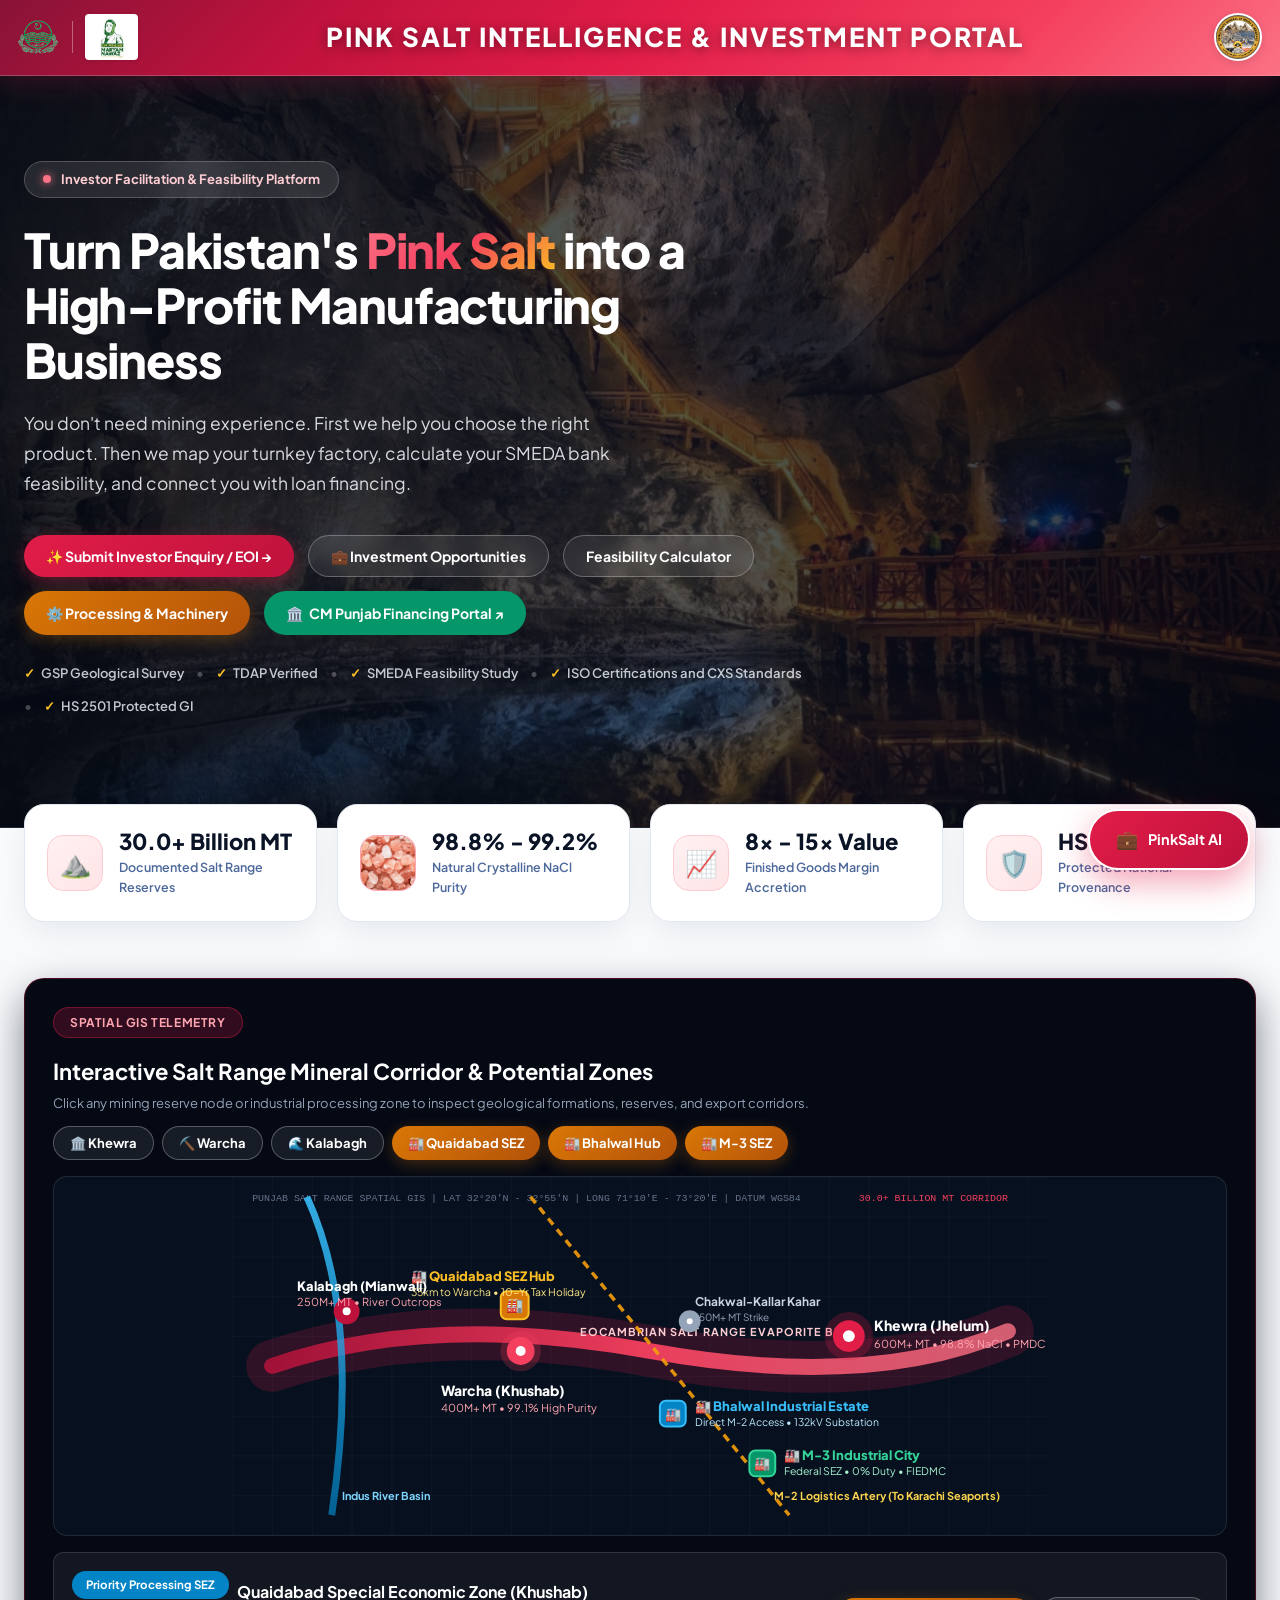
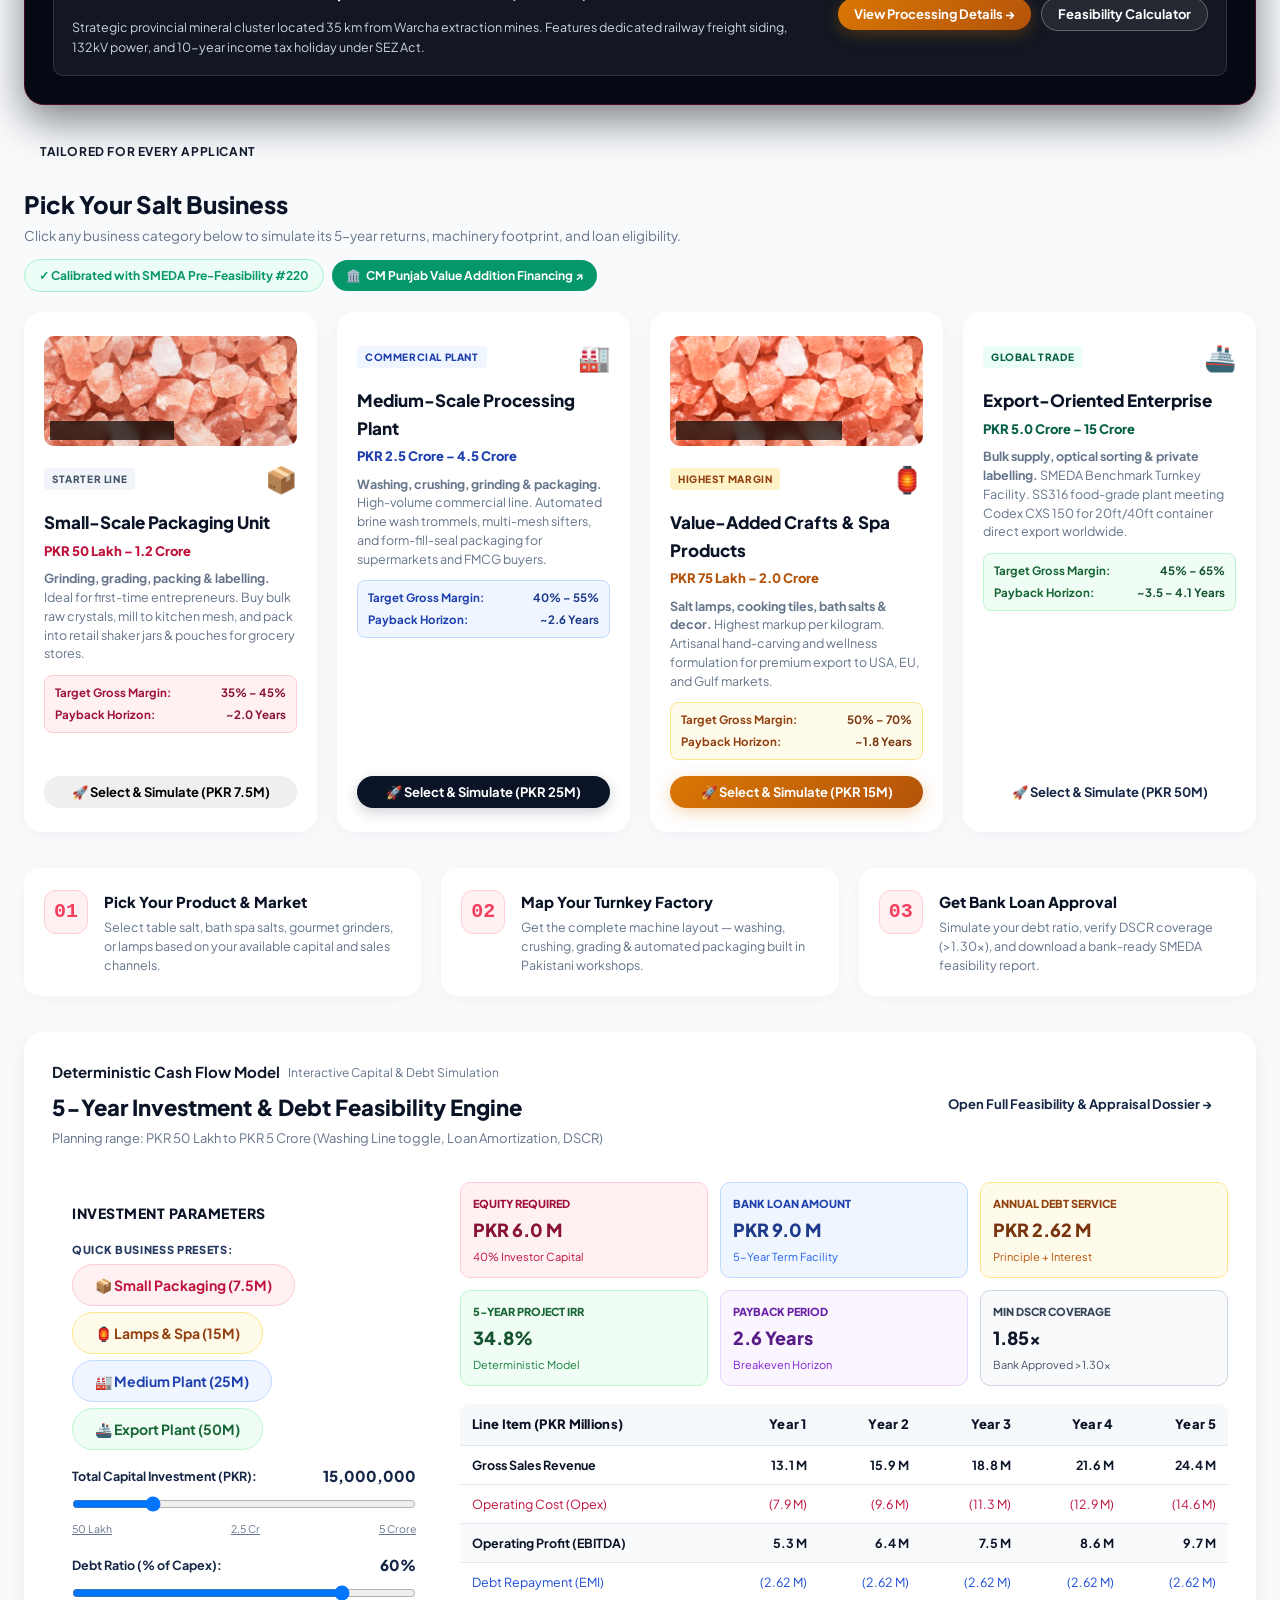
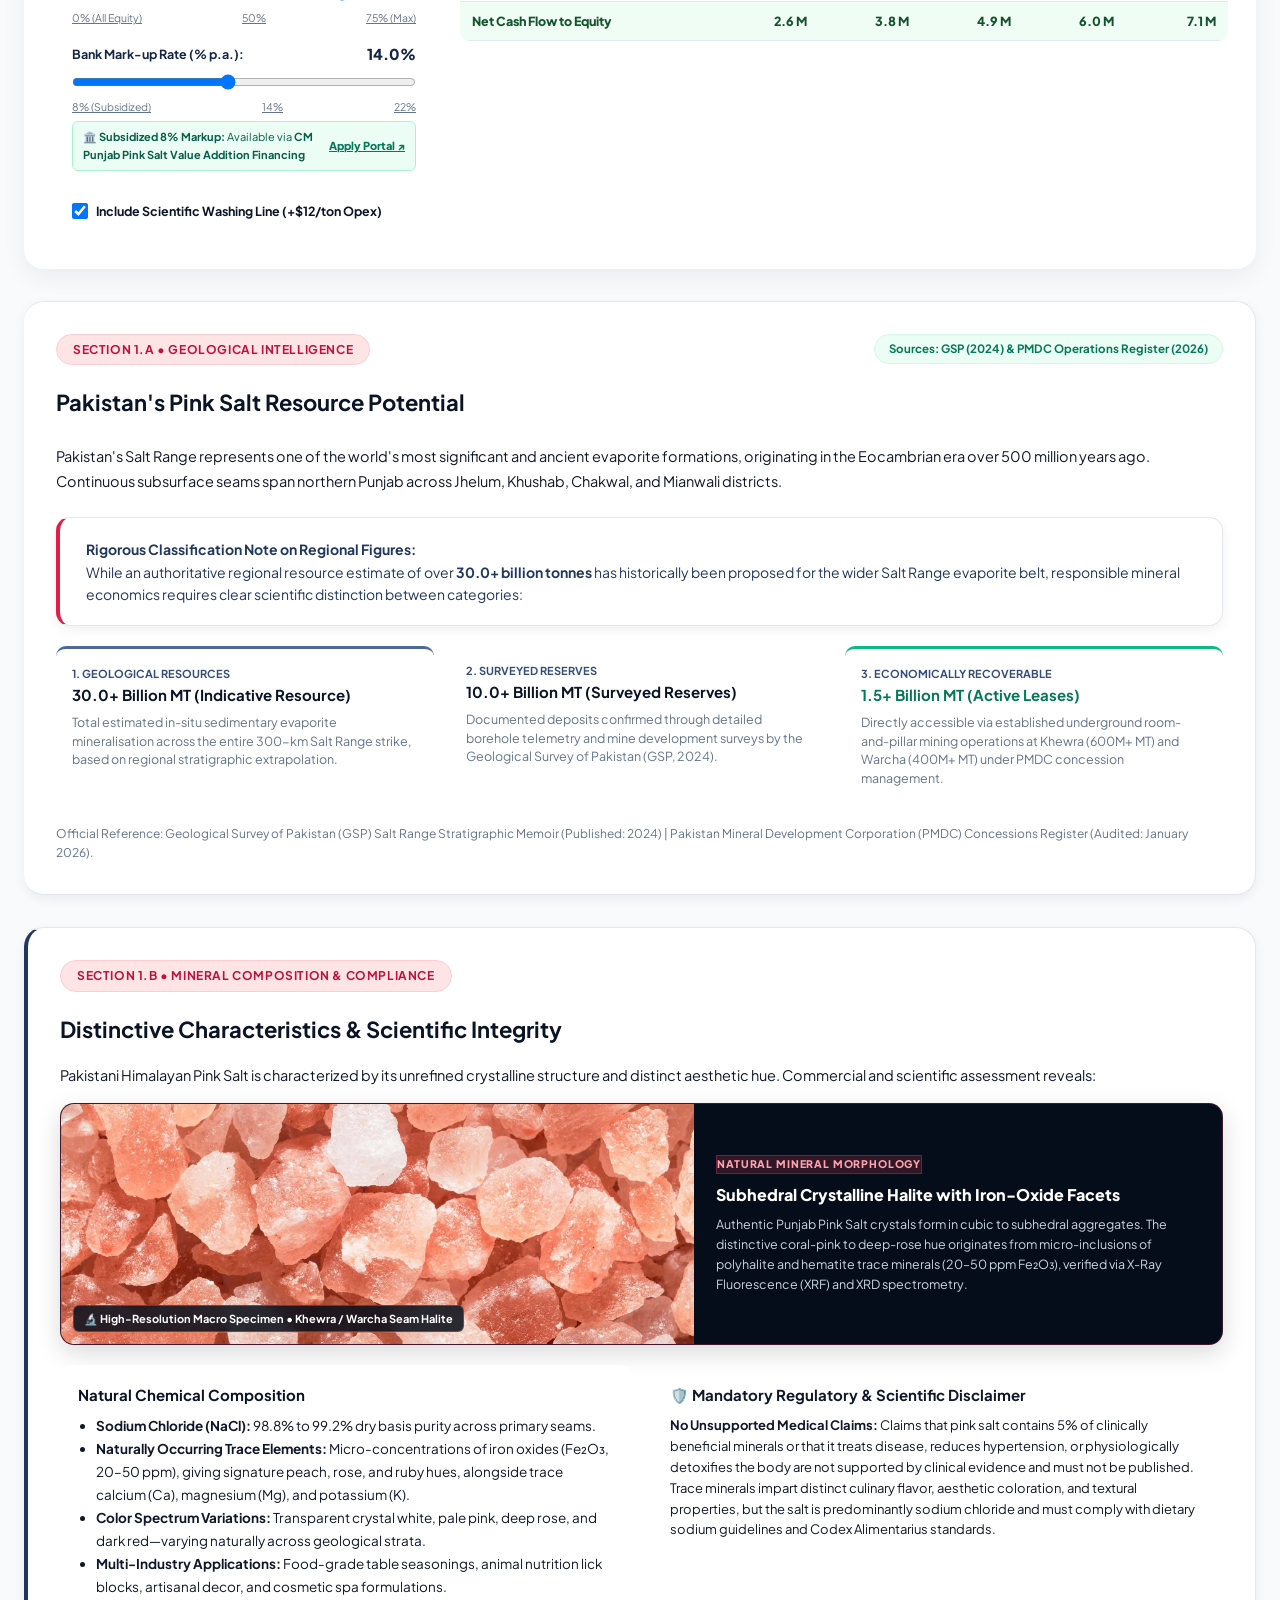
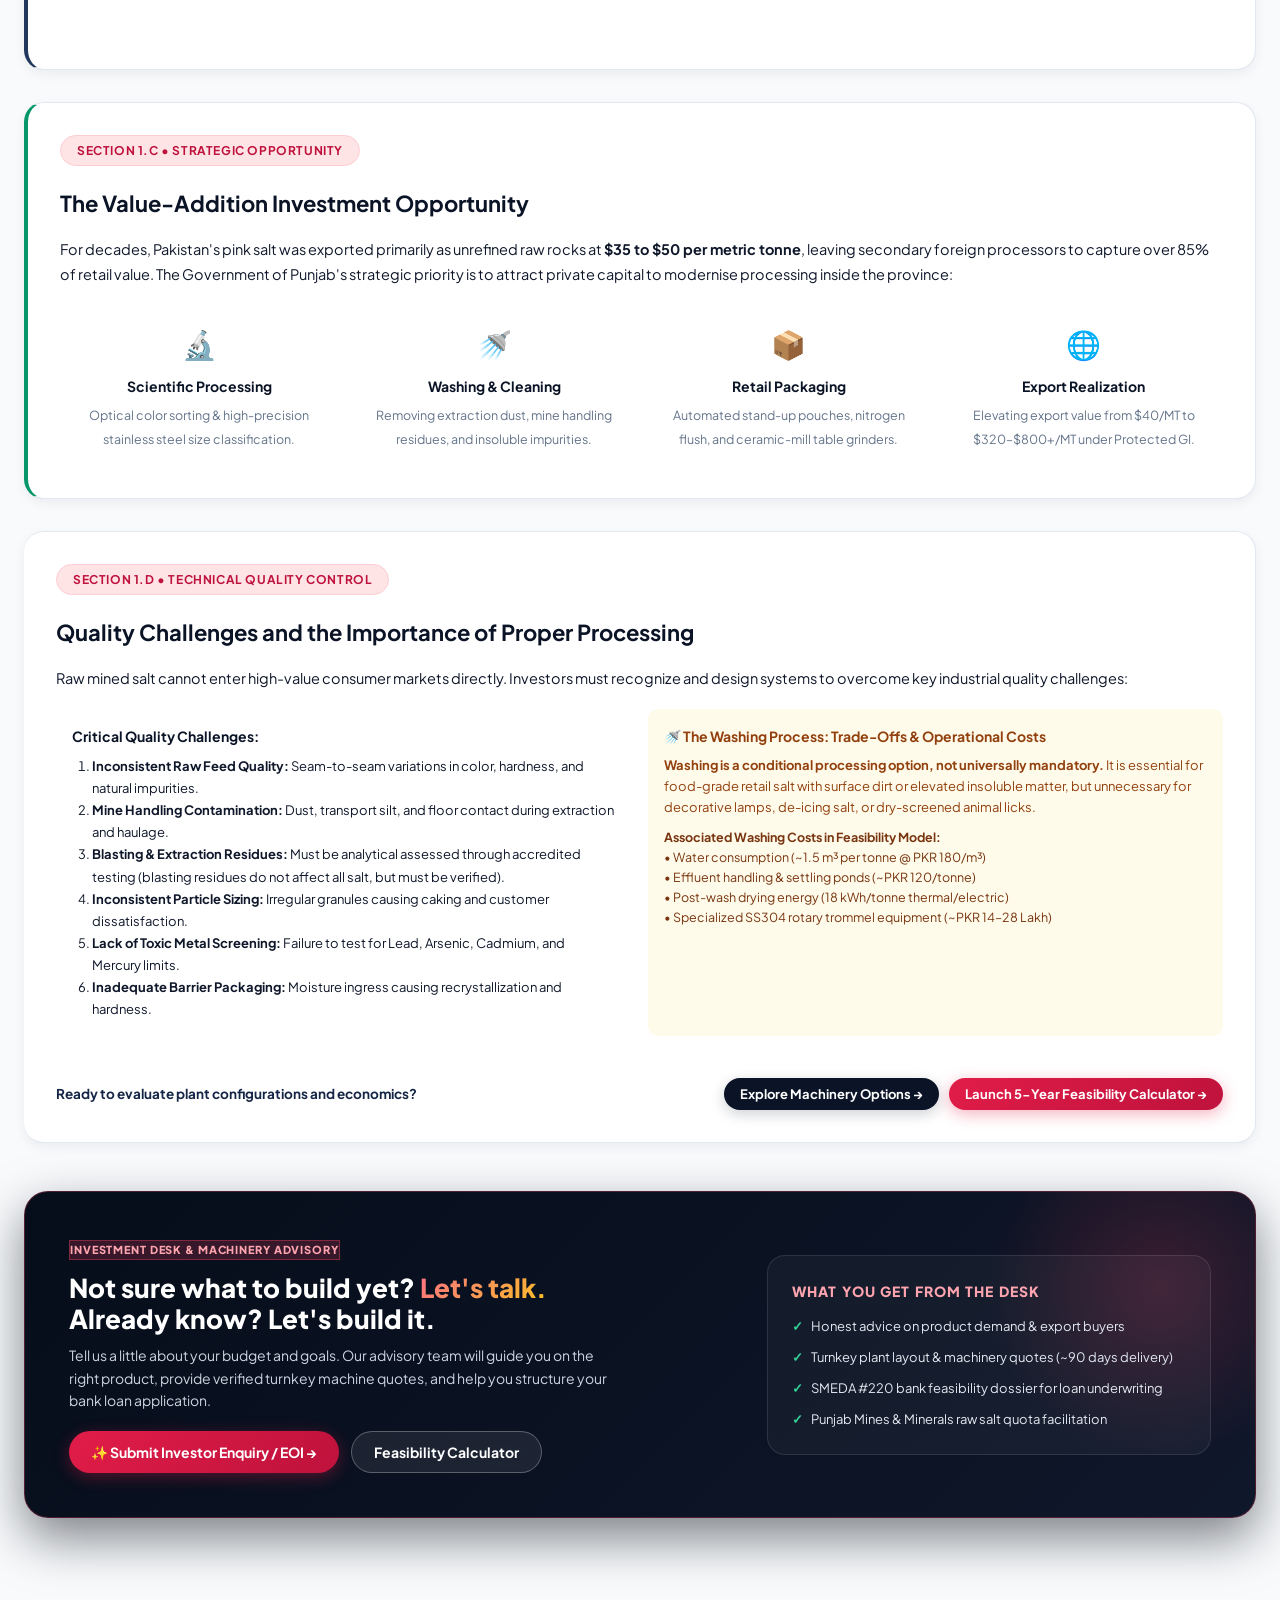
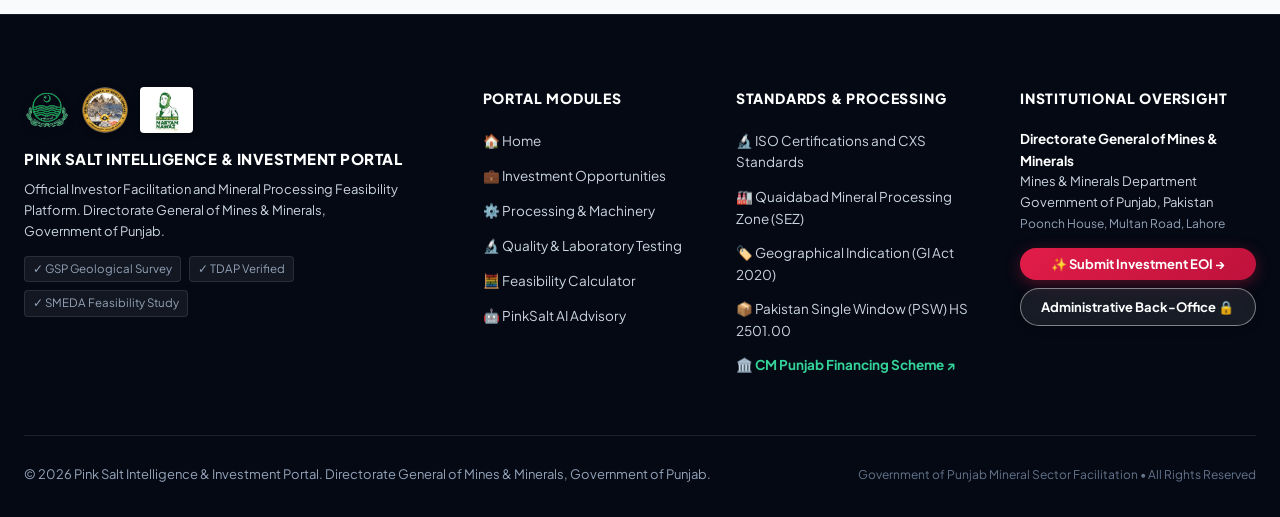
==== commit d6ca18a4: "feat(hero): add '💼 Investment Opportunities' button to hero CTA group matching header" ====
--- a/index.html
+++ b/index.html
@@ -10,7 +10,7 @@
   <link rel="icon" type="image/png" sizes="32x32" href="images/favicon-32x32.png">
   <link rel="icon" type="image/png" sizes="64x64" href="images/pink-salt-favicon.png">
   <link rel="apple-touch-icon" sizes="180x180" href="images/apple-touch-icon.png">
-  <link rel="stylesheet" href="css/portal.css?v=20261105.10">
+  <link rel="stylesheet" href="css/portal.css?v=20261105.11">
 </head>
 <body>
 
@@ -84,6 +84,7 @@
             </p>
             <div class="hero-cta-group">
               <button class="btn btn-primary" onclick="switchView('enquiry')">✨ Submit Investor Enquiry / EOI →</button>
+              <button class="btn btn-outline-light" onclick="switchView('opportunities')">💼 Investment Opportunities</button>
               <button class="btn btn-outline-light" onclick="switchView('calculator')">Feasibility Calculator</button>
               <button class="btn btn-gold" onclick="switchView('processing-options')">⚙️ Processing &amp; Machinery</button>
               <a href="https://pinksalt.punjab.gov.pk/landing" target="_blank" rel="noopener noreferrer" class="btn" style="background:#059669; color:#ffffff; font-weight:700; border:none; display:inline-flex; align-items:center; gap:6px;">
@@ -3502,6 +3503,6 @@
     </div>
   </footer>
 
-  <script src="js/portal.js?v=20261105.10"></script>
+  <script src="js/portal.js?v=20261105.11"></script>
 </body>
 </html>
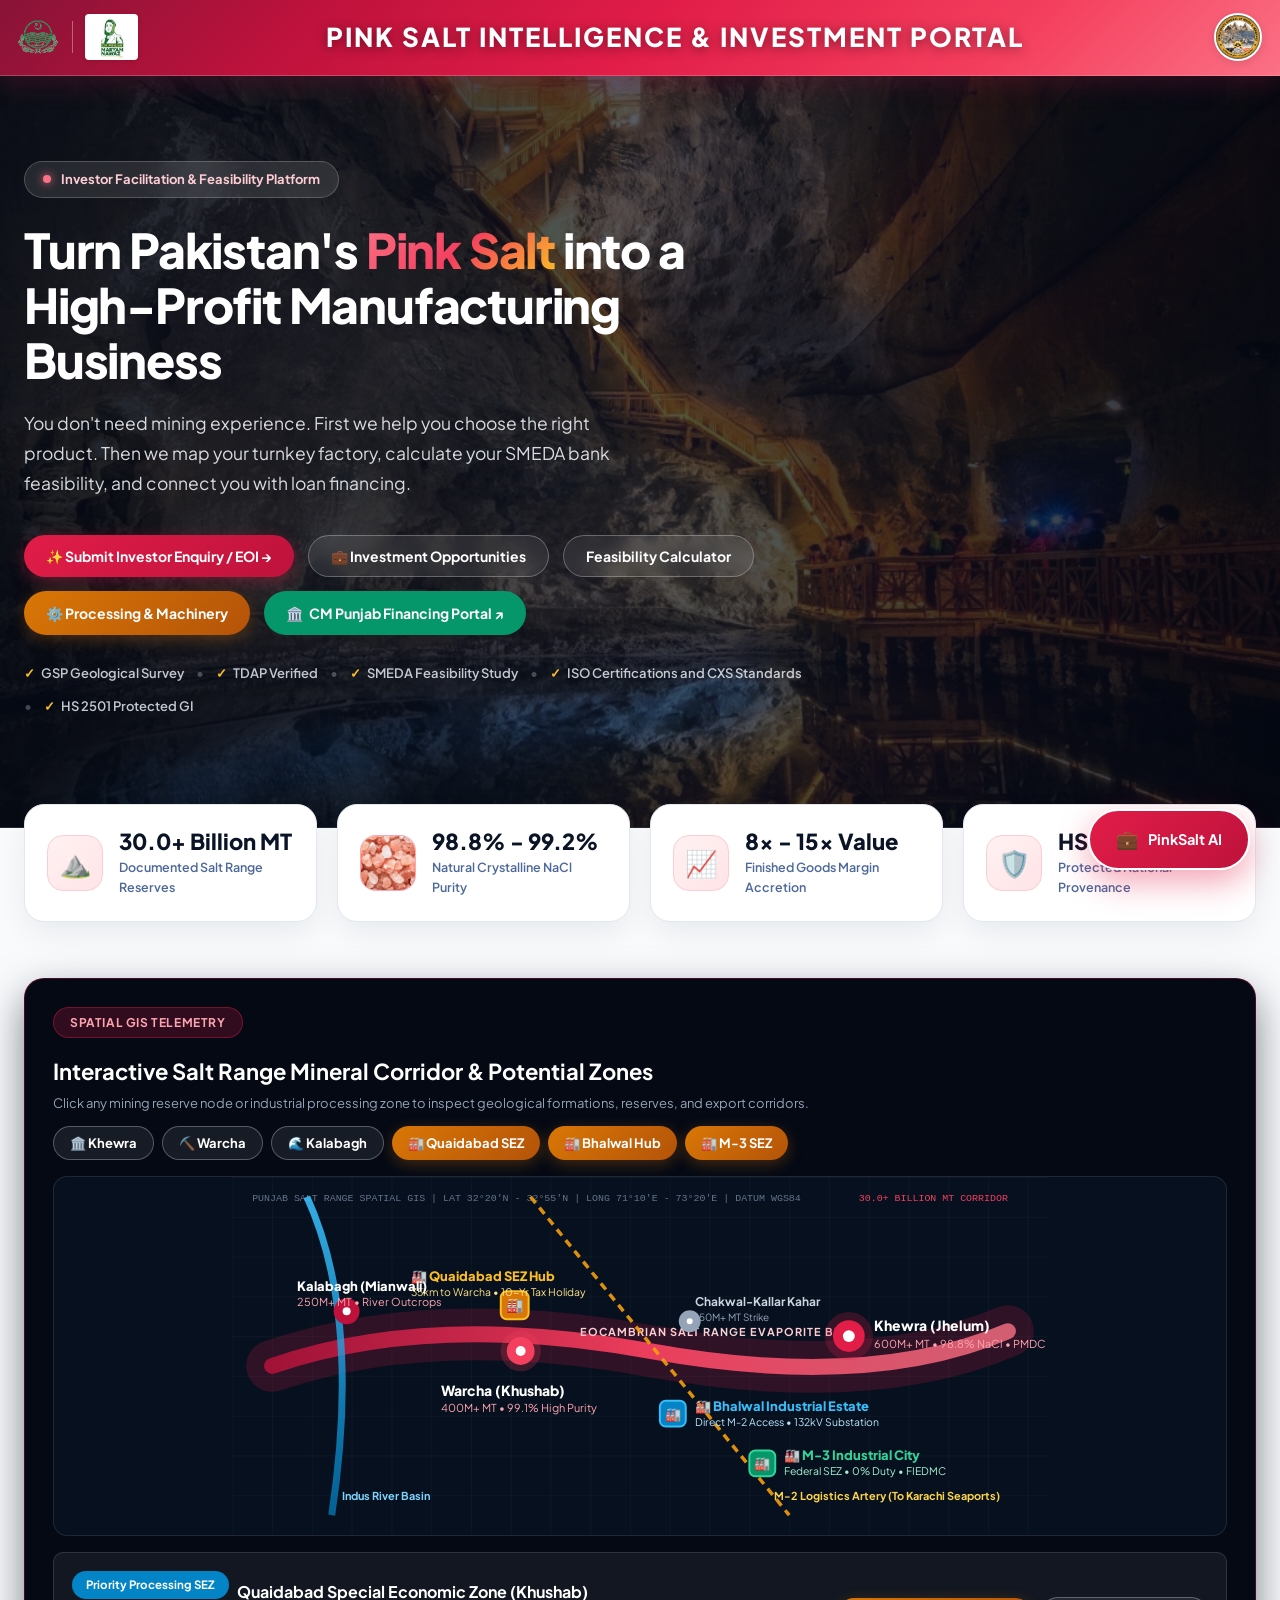
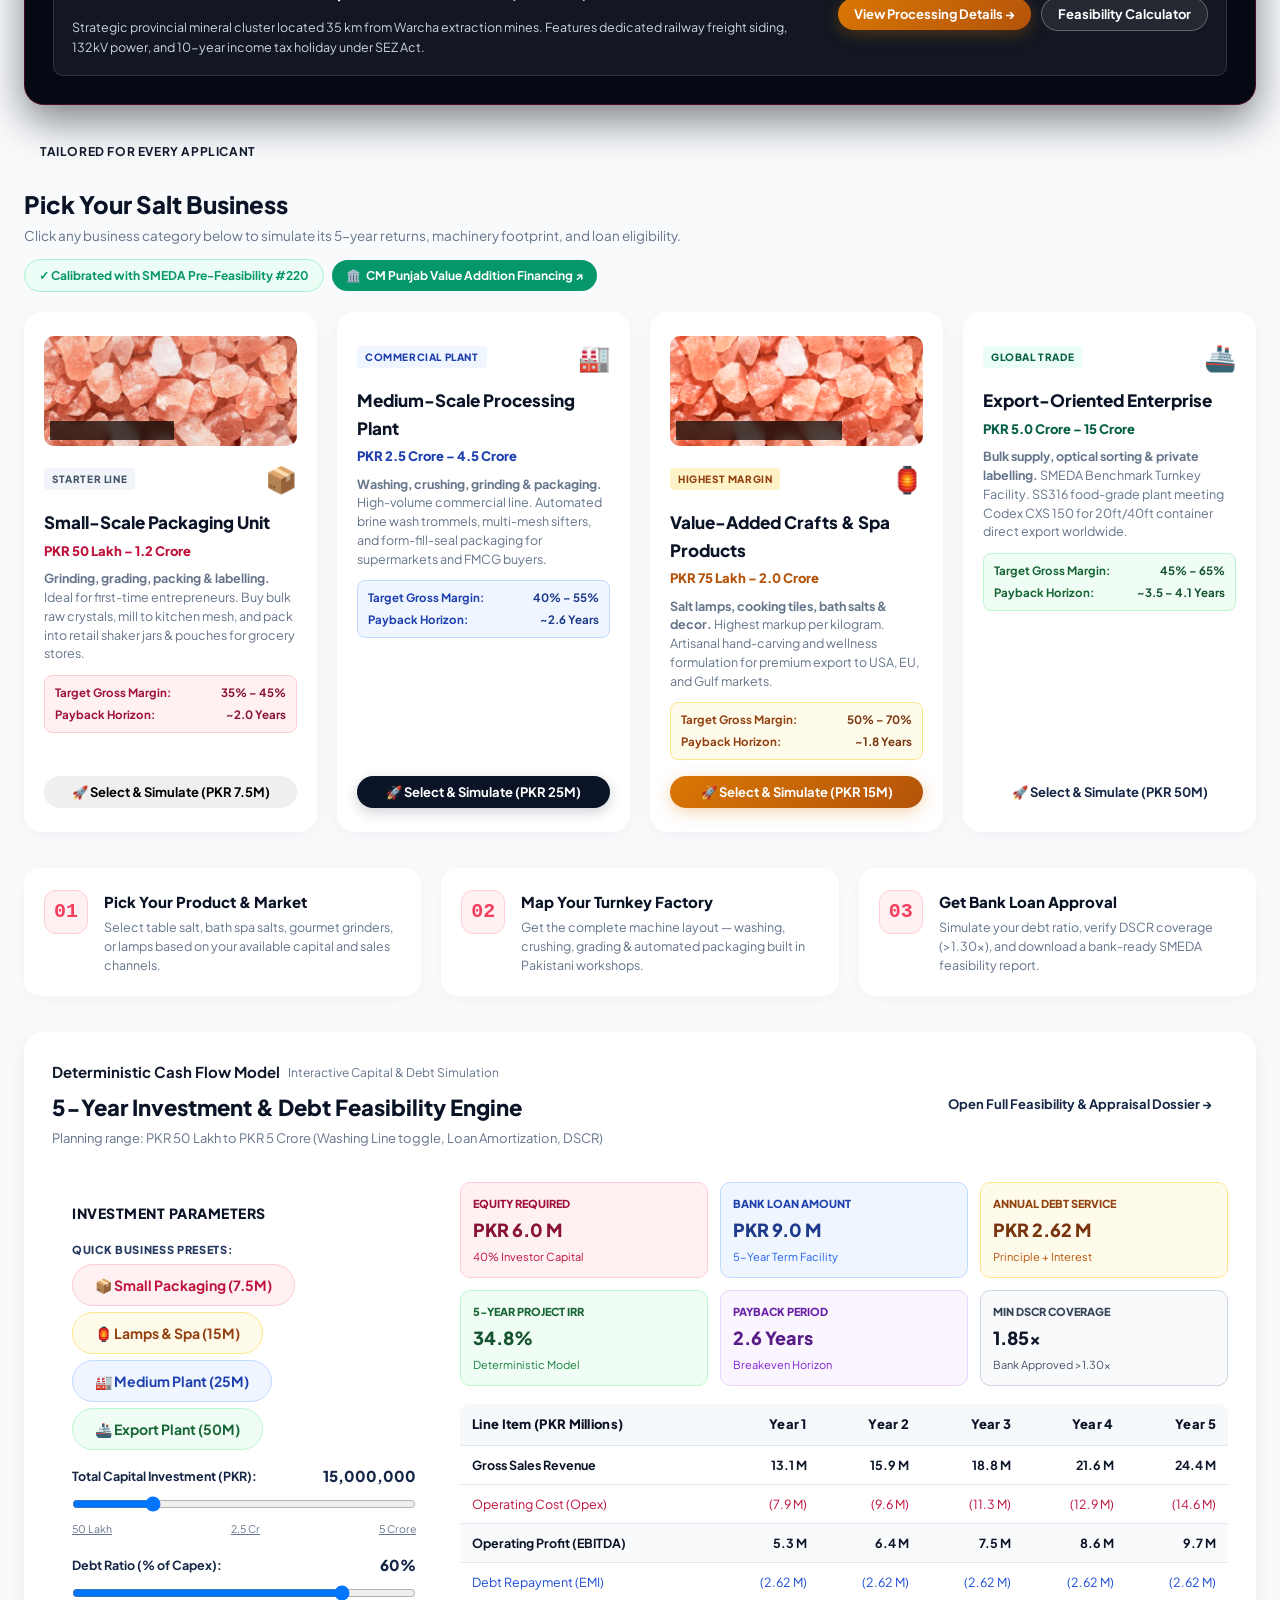
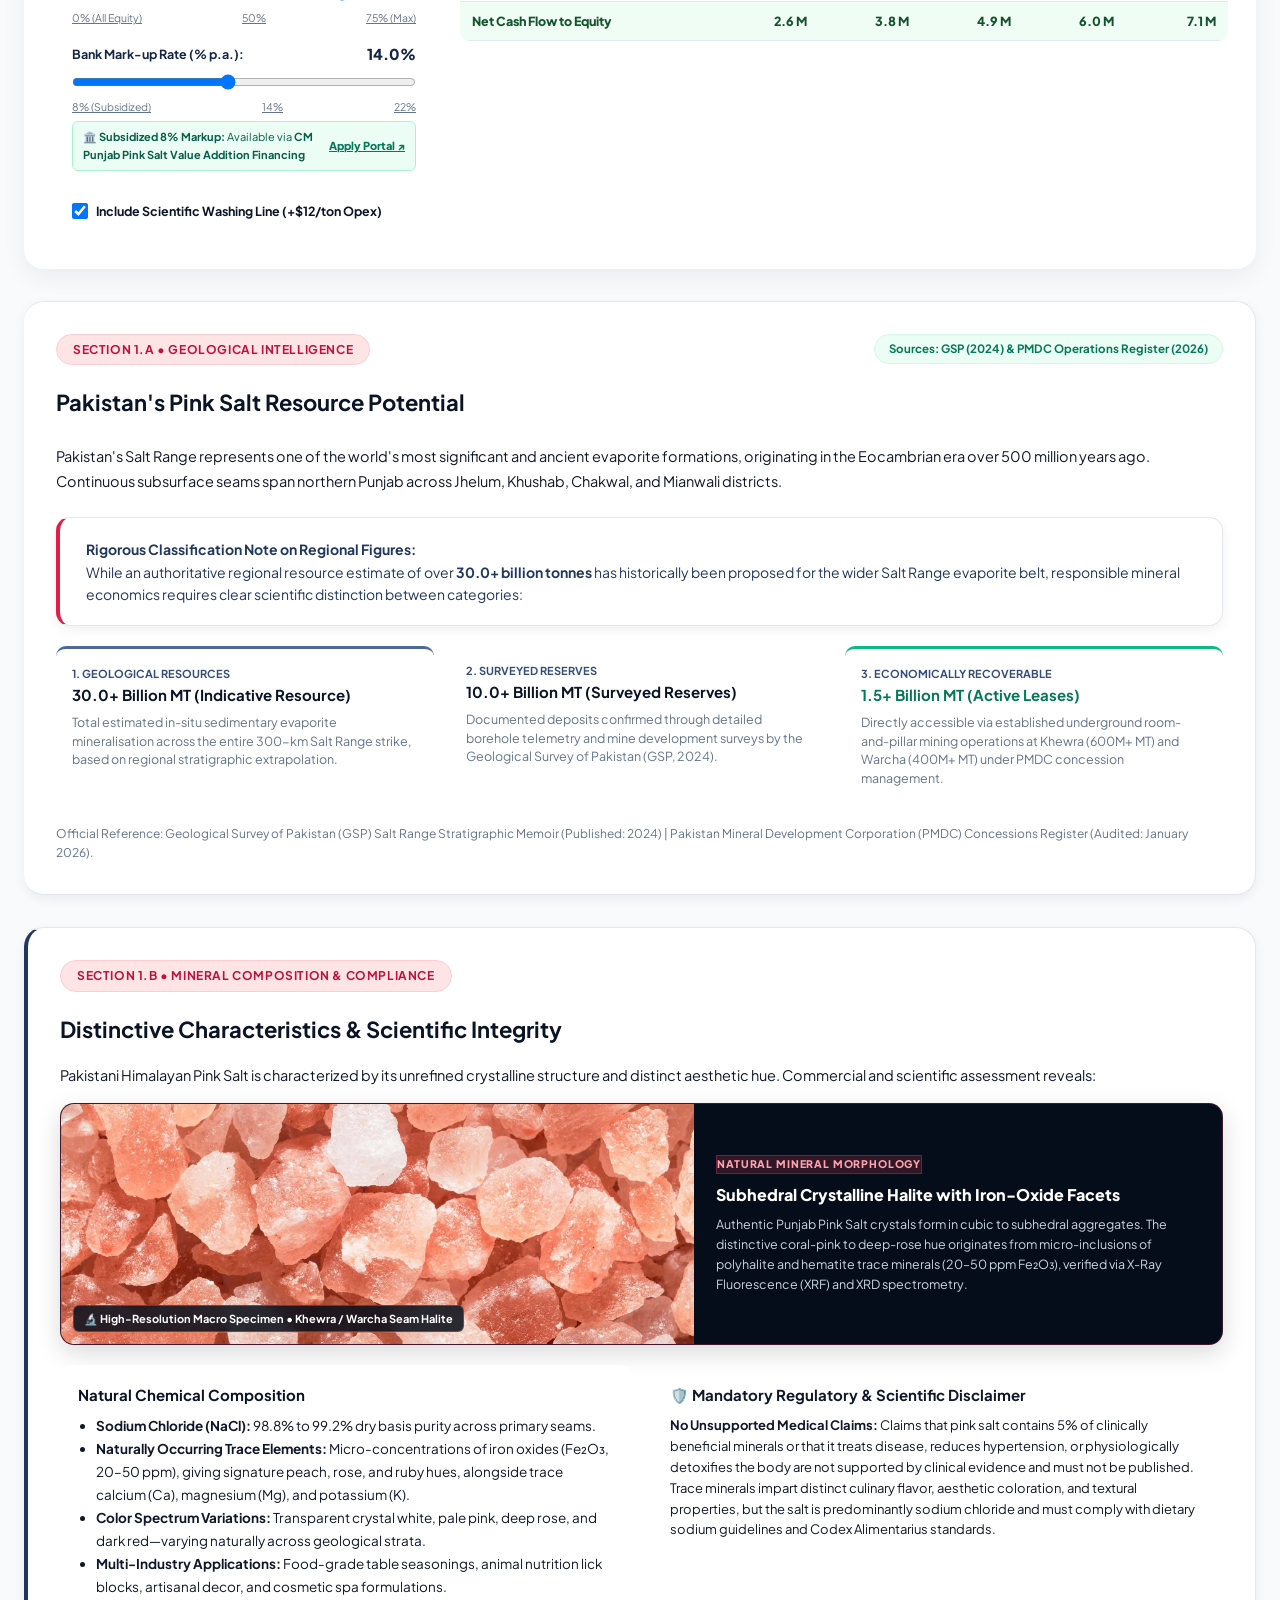
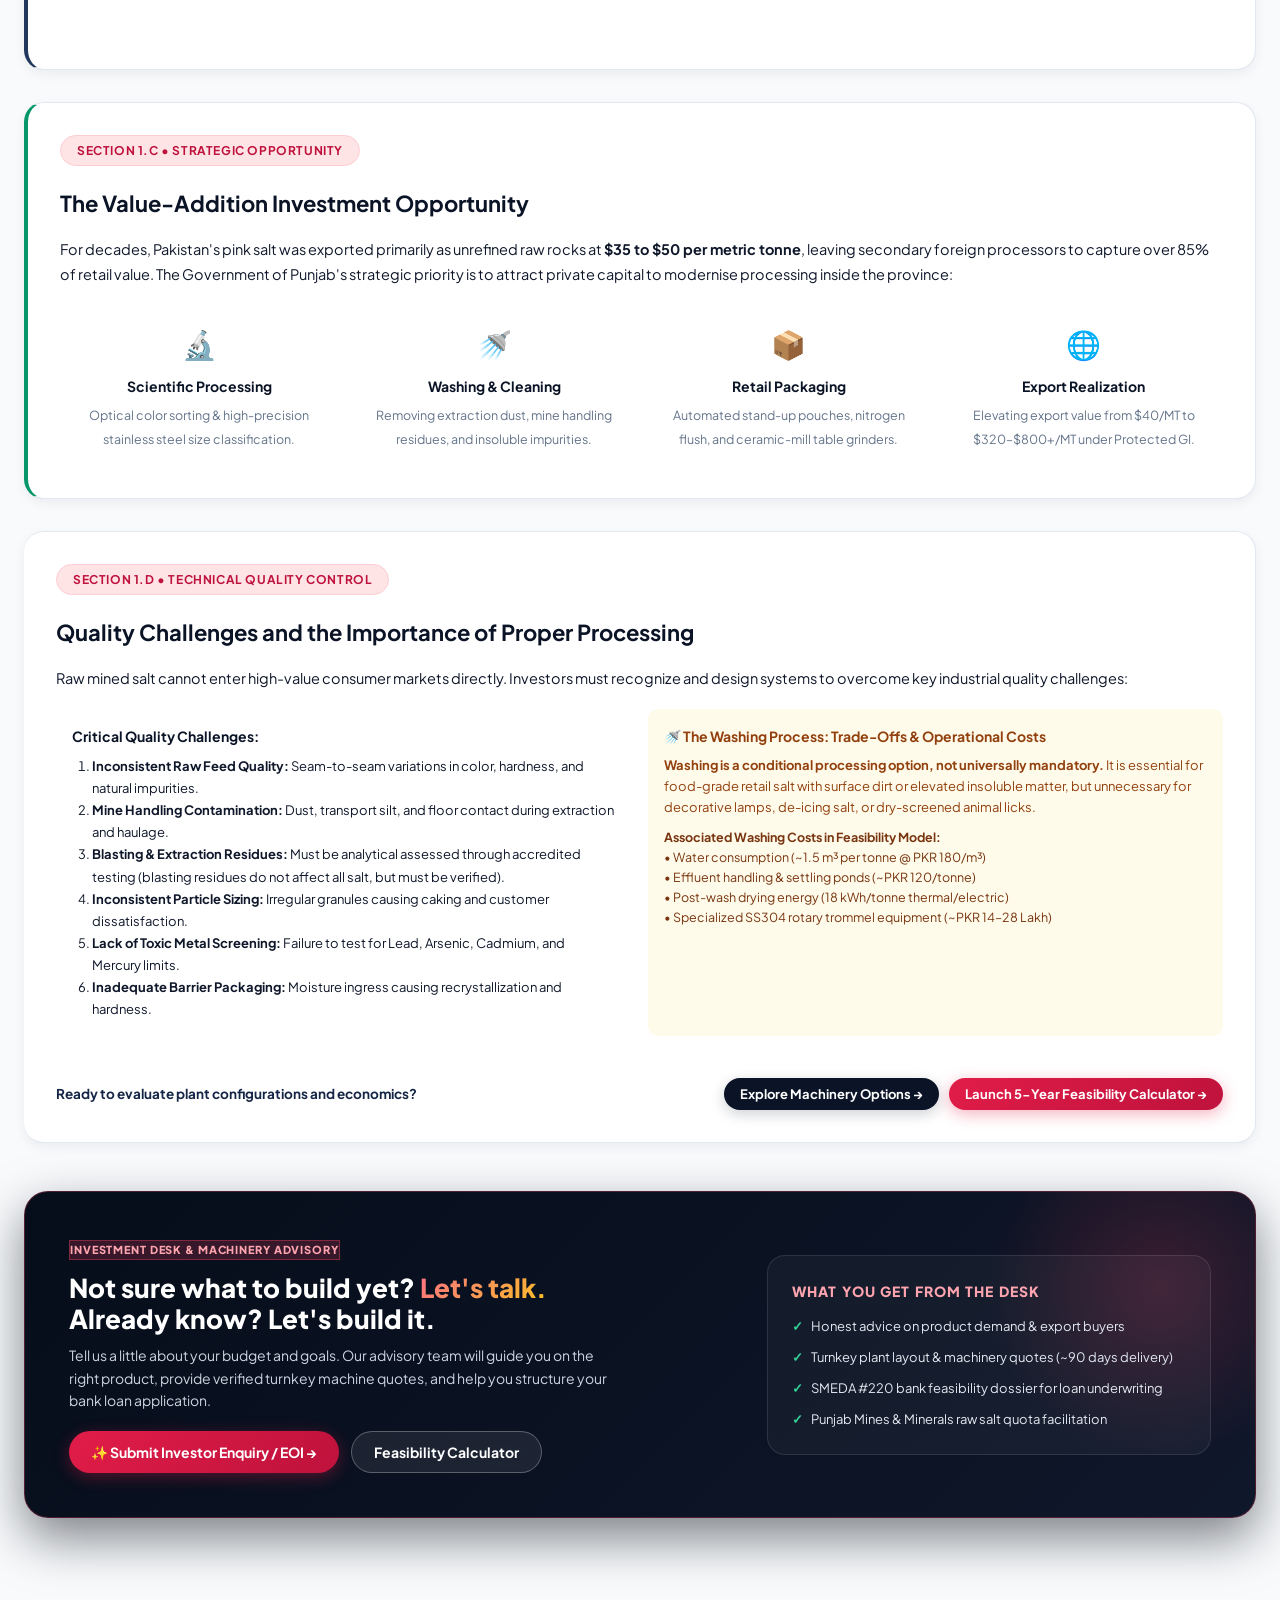
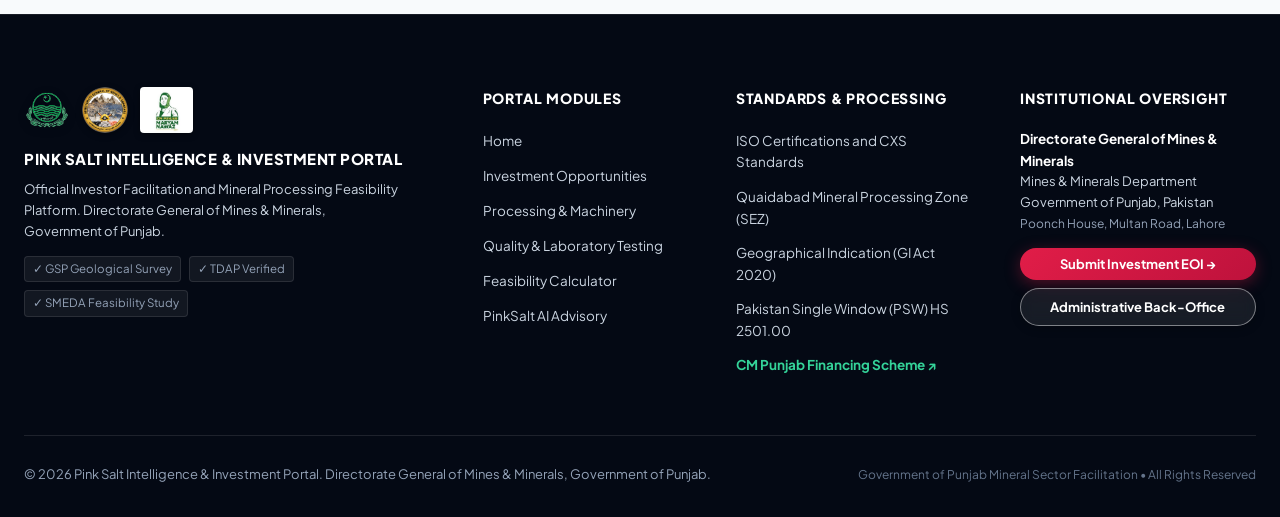
==== commit 1fce2509: "feat(ui): remove all icons from header and footer, add Quality & Laboratory Testing to header naviga" ====
--- a/index.html
+++ b/index.html
@@ -10,7 +10,7 @@
   <link rel="icon" type="image/png" sizes="32x32" href="images/favicon-32x32.png">
   <link rel="icon" type="image/png" sizes="64x64" href="images/pink-salt-favicon.png">
   <link rel="apple-touch-icon" sizes="180x180" href="images/apple-touch-icon.png">
-  <link rel="stylesheet" href="css/portal.css?v=20261105.11">
+  <link rel="stylesheet" href="css/portal.css?v=20261105.12">
 </head>
 <body>
 
@@ -42,22 +42,24 @@
     <!-- Quick Navigation Tabs (Revealed on Cursor Hover Over Header) -->
     <div class="header-hover-shelf" id="header-hover-shelf">
       <div class="container hover-shelf-container">
-        <a class="header-hover-tab" onclick="switchView('opportunities')">💼 Investment Opportunities</a>
-        <a class="header-hover-tab" onclick="switchView('processing-options')">⚙️ Processing &amp; Machinery</a>
-        <a class="header-hover-tab" onclick="switchView('calculator')">🧮 Feasibility Calculator</a>
-        <a class="header-hover-tab" onclick="switchView('enquiry')">✨ Investor Enquiry</a>
+        <a class="header-hover-tab" onclick="switchView('home')">Home</a>
+        <a class="header-hover-tab" onclick="switchView('opportunities')">Investment Opportunities</a>
+        <a class="header-hover-tab" onclick="switchView('processing-options')">Processing &amp; Machinery</a>
+        <a class="header-hover-tab" onclick="switchView('quality-testing')">Quality &amp; Laboratory Testing</a>
+        <a class="header-hover-tab" onclick="switchView('calculator')">Feasibility Calculator</a>
+        <a class="header-hover-tab" onclick="switchView('enquiry')">Investor Enquiry</a>
       </div>
     </div>
 
     <!-- Mobile Drawer Menu -->
     <div class="mobile-nav-drawer" id="mobile-drawer">
-      <a class="nav-link active" data-view="home" onclick="switchView('home'); toggleMobileNav()">🏠 Home</a>
-      <a class="nav-link" data-view="opportunities" onclick="switchView('opportunities'); toggleMobileNav()">💼 Investment Opportunities</a>
-      <a class="nav-link" data-view="processing-options" onclick="switchView('processing-options'); toggleMobileNav()">⚙️ Processing &amp; Machinery</a>
-      <a class="nav-link" data-view="quality-testing" onclick="switchView('quality-testing'); toggleMobileNav()">🔬 Quality &amp; Laboratory Testing</a>
-      <a class="nav-link" data-view="calculator" onclick="switchView('calculator'); toggleMobileNav()">🧮 Feasibility Calculator</a>
-      <a class="nav-link" data-view="enquiry" onclick="switchView('enquiry'); toggleMobileNav()">✨ Investor Enquiry / EOI</a>
-      <button class="btn btn-outline" style="width:100%; margin-top:12px;" onclick="switchView('admin'); toggleMobileNav()">Administrative Back-Office 🔒</button>
+      <a class="nav-link active" data-view="home" onclick="switchView('home'); toggleMobileNav()">Home</a>
+      <a class="nav-link" data-view="opportunities" onclick="switchView('opportunities'); toggleMobileNav()">Investment Opportunities</a>
+      <a class="nav-link" data-view="processing-options" onclick="switchView('processing-options'); toggleMobileNav()">Processing &amp; Machinery</a>
+      <a class="nav-link" data-view="quality-testing" onclick="switchView('quality-testing'); toggleMobileNav()">Quality &amp; Laboratory Testing</a>
+      <a class="nav-link" data-view="calculator" onclick="switchView('calculator'); toggleMobileNav()">Feasibility Calculator</a>
+      <a class="nav-link" data-view="enquiry" onclick="switchView('enquiry'); toggleMobileNav()">Investor Enquiry / EOI</a>
+      <button class="btn btn-outline" style="width:100%; margin-top:12px;" onclick="switchView('admin'); toggleMobileNav()">Administrative Back-Office</button>
     </div>
   </header>
 
@@ -3453,23 +3455,23 @@
         <div class="footer-col">
           <h4>Portal Modules</h4>
           <ul class="footer-links">
-            <li><a href="javascript:void(0)" onclick="switchView('home')">🏠 Home</a></li>
-            <li><a href="javascript:void(0)" onclick="switchView('opportunities')">💼 Investment Opportunities</a></li>
-            <li><a href="javascript:void(0)" onclick="switchView('processing-options')">⚙️ Processing &amp; Machinery</a></li>
-            <li><a href="javascript:void(0)" onclick="switchView('quality-testing')">🔬 Quality &amp; Laboratory Testing</a></li>
-            <li><a href="javascript:void(0)" onclick="switchView('calculator')">🧮 Feasibility Calculator</a></li>
-            <li><a href="javascript:void(0)" onclick="switchView('ai')">🤖 PinkSalt AI Advisory</a></li>
+            <li><a href="javascript:void(0)" onclick="switchView('home')">Home</a></li>
+            <li><a href="javascript:void(0)" onclick="switchView('opportunities')">Investment Opportunities</a></li>
+            <li><a href="javascript:void(0)" onclick="switchView('processing-options')">Processing &amp; Machinery</a></li>
+            <li><a href="javascript:void(0)" onclick="switchView('quality-testing')">Quality &amp; Laboratory Testing</a></li>
+            <li><a href="javascript:void(0)" onclick="switchView('calculator')">Feasibility Calculator</a></li>
+            <li><a href="javascript:void(0)" onclick="switchView('ai')">PinkSalt AI Advisory</a></li>
           </ul>
         </div>
 
         <div class="footer-col">
           <h4>Standards &amp; Processing</h4>
           <ul class="footer-links">
-            <li><a href="javascript:void(0)" onclick="switchView('quality-testing')">🔬 ISO Certifications and CXS Standards</a></li>
-            <li><a href="javascript:void(0)" onclick="switchView('processing-options')">🏭 Quaidabad Mineral Processing Zone (SEZ)</a></li>
-            <li><a href="javascript:void(0)" onclick="switchView('quality-testing')">🏷️ Geographical Indication (GI Act 2020)</a></li>
-            <li><a href="javascript:void(0)" onclick="switchView('quality-testing')">📦 Pakistan Single Window (PSW) HS 2501.00</a></li>
-            <li><a href="https://pinksalt.punjab.gov.pk/landing" target="_blank" rel="noopener noreferrer" style="color:#34d399; font-weight:700;">🏛️ CM Punjab Financing Scheme ↗</a></li>
+            <li><a href="javascript:void(0)" onclick="switchView('quality-testing')">ISO Certifications and CXS Standards</a></li>
+            <li><a href="javascript:void(0)" onclick="switchView('processing-options')">Quaidabad Mineral Processing Zone (SEZ)</a></li>
+            <li><a href="javascript:void(0)" onclick="switchView('quality-testing')">Geographical Indication (GI Act 2020)</a></li>
+            <li><a href="javascript:void(0)" onclick="switchView('quality-testing')">Pakistan Single Window (PSW) HS 2501.00</a></li>
+            <li><a href="https://pinksalt.punjab.gov.pk/landing" target="_blank" rel="noopener noreferrer" style="color:#34d399; font-weight:700;">CM Punjab Financing Scheme ↗</a></li>
           </ul>
         </div>
 
@@ -3483,10 +3485,10 @@
           </div>
           <div style="display:flex; flex-direction:column; gap:8px;">
             <button class="btn btn-primary btn-sm" style="width:100%; justify-content:center;" onclick="switchView('enquiry')">
-              ✨ Submit Investment EOI →
+              Submit Investment EOI →
             </button>
             <button class="btn btn-outline-light btn-sm" style="width:100%; justify-content:center;" onclick="switchView('admin')">
-              Administrative Back-Office 🔒
+              Administrative Back-Office
             </button>
           </div>
         </div>
@@ -3503,6 +3505,6 @@
     </div>
   </footer>
 
-  <script src="js/portal.js?v=20261105.11"></script>
+  <script src="js/portal.js?v=20261105.12"></script>
 </body>
 </html>
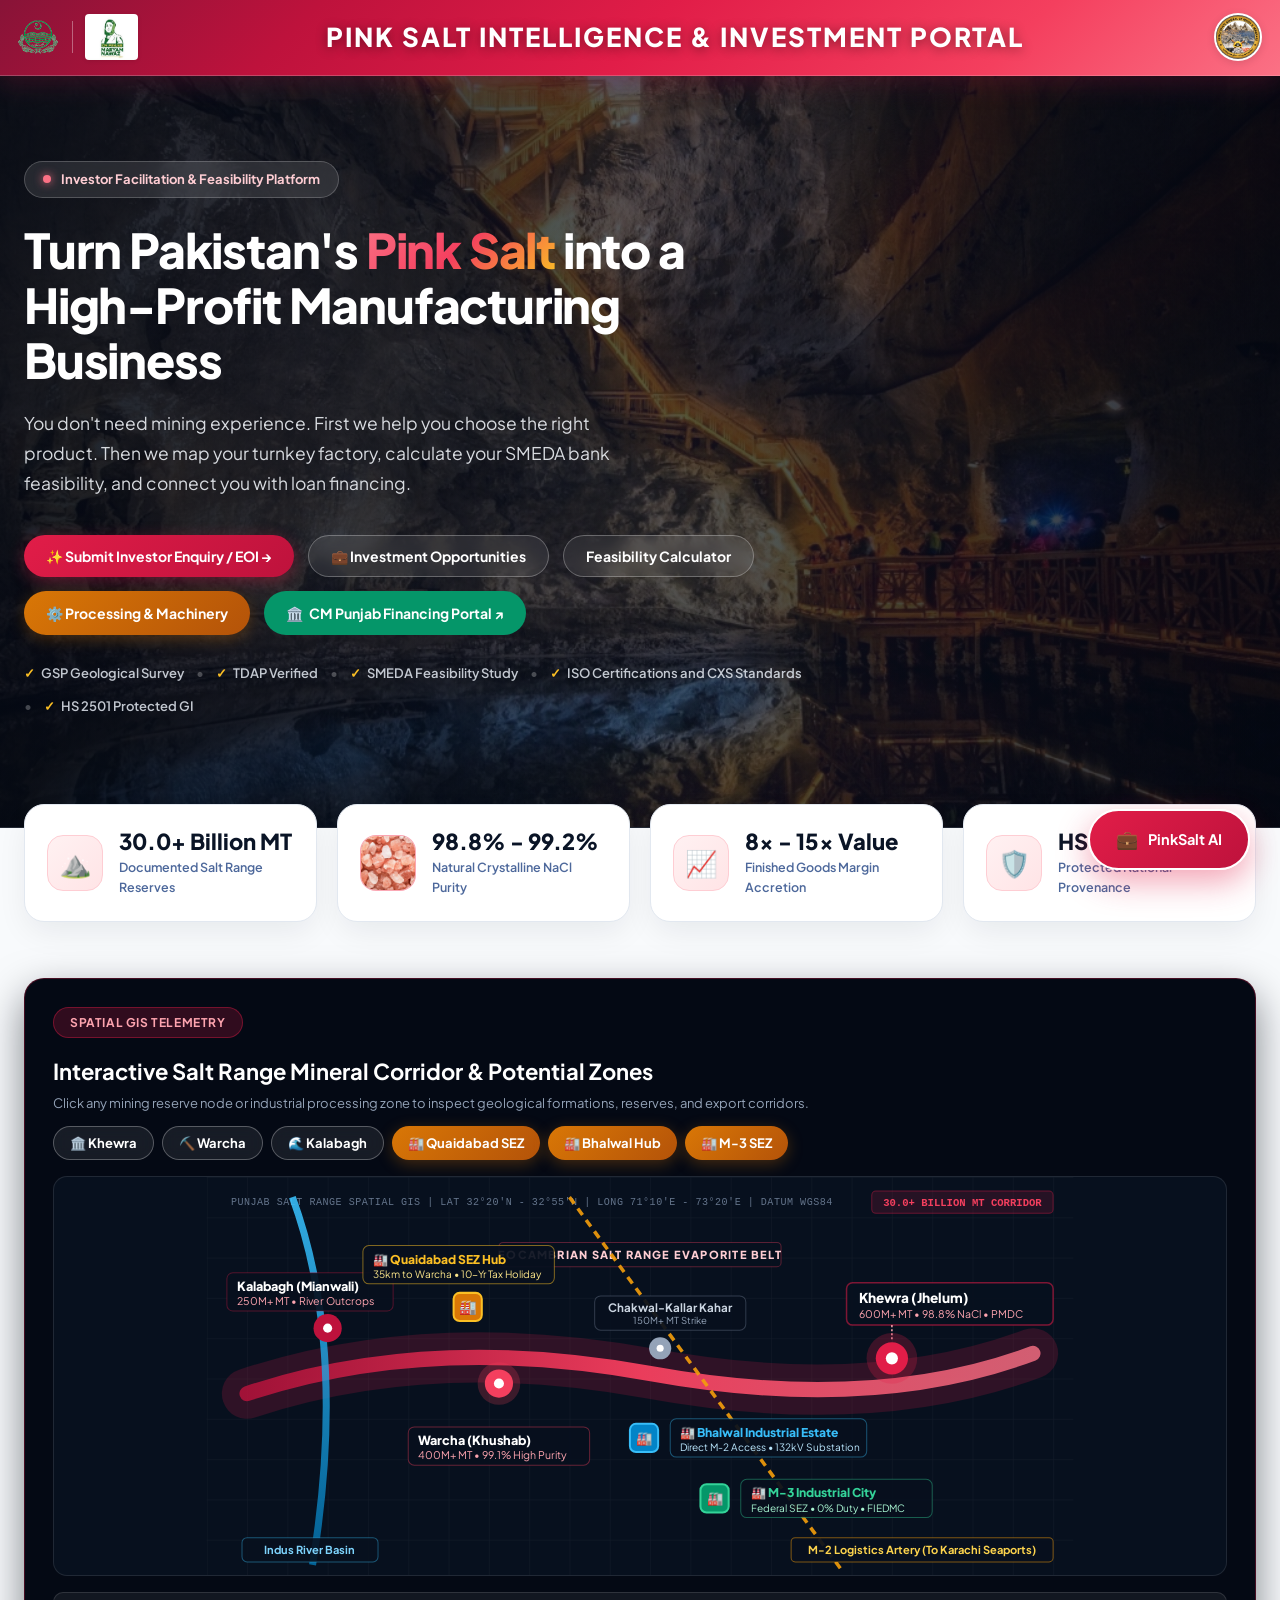
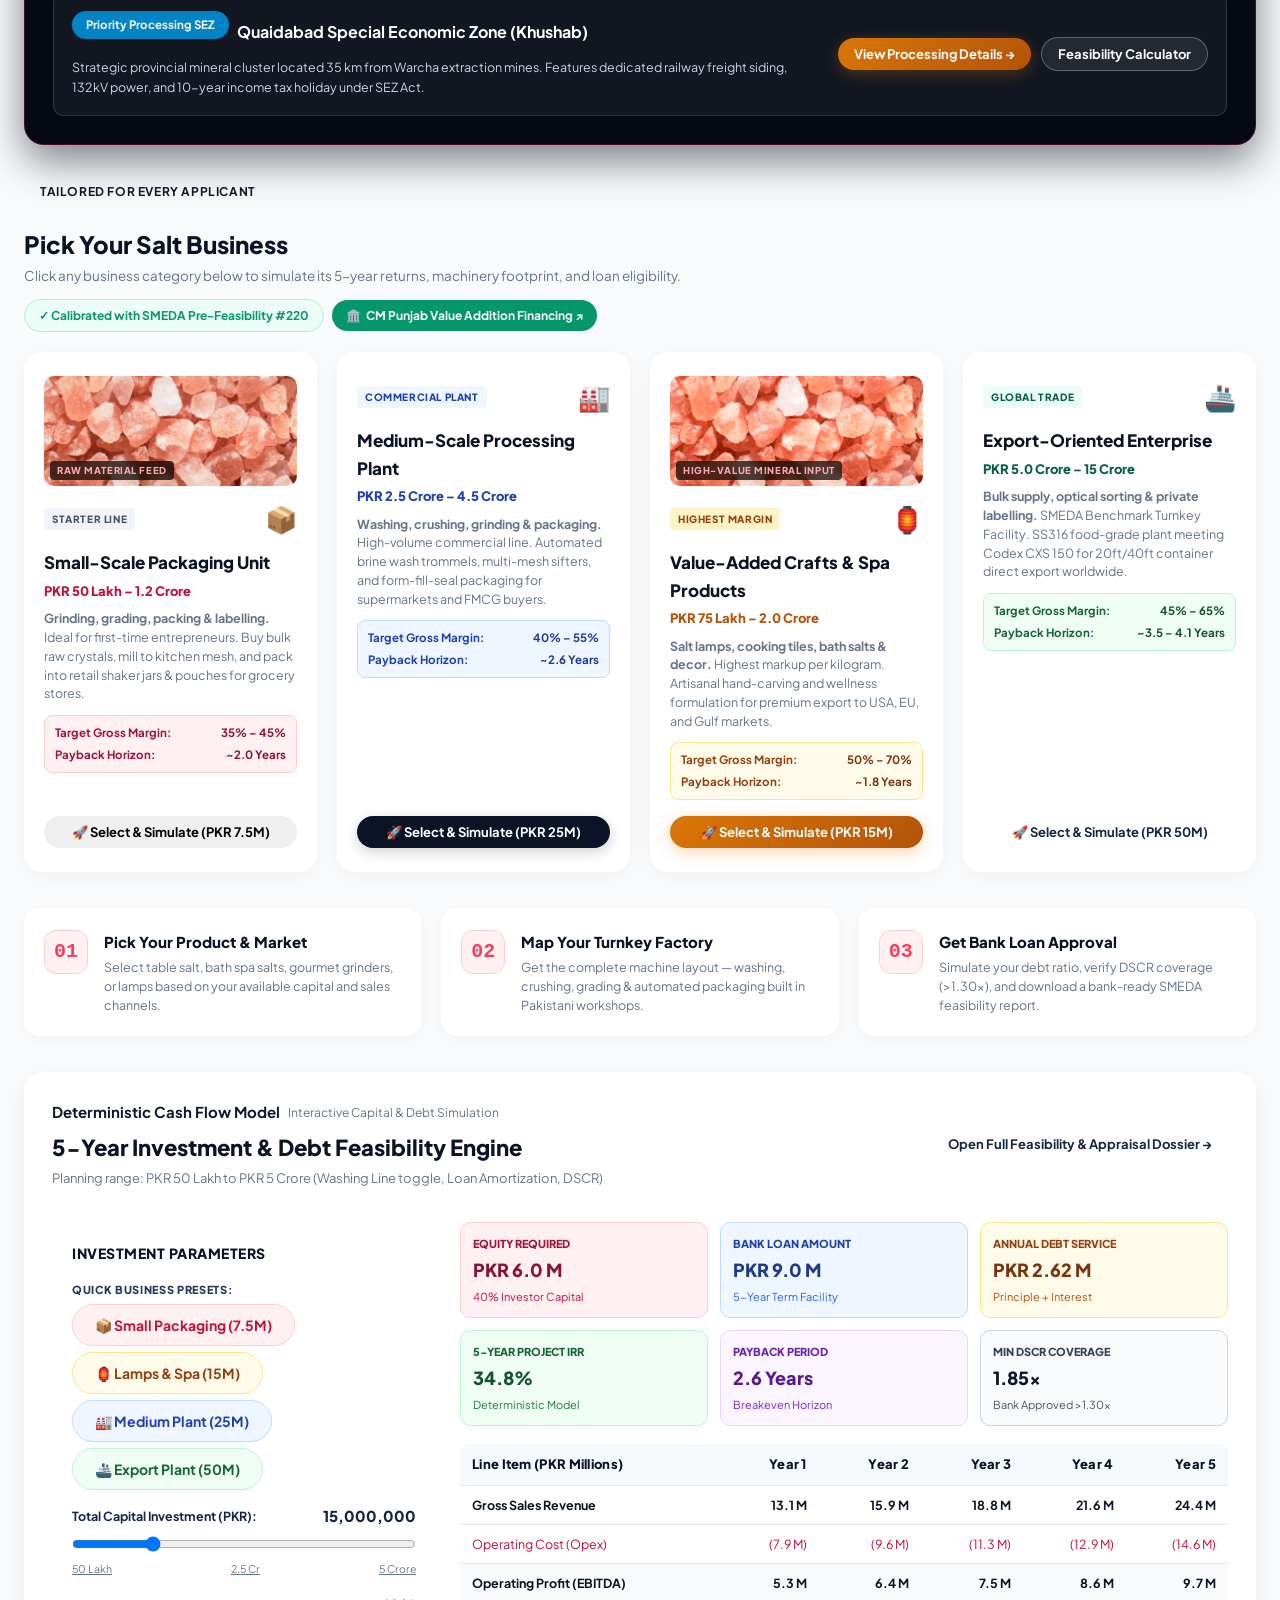
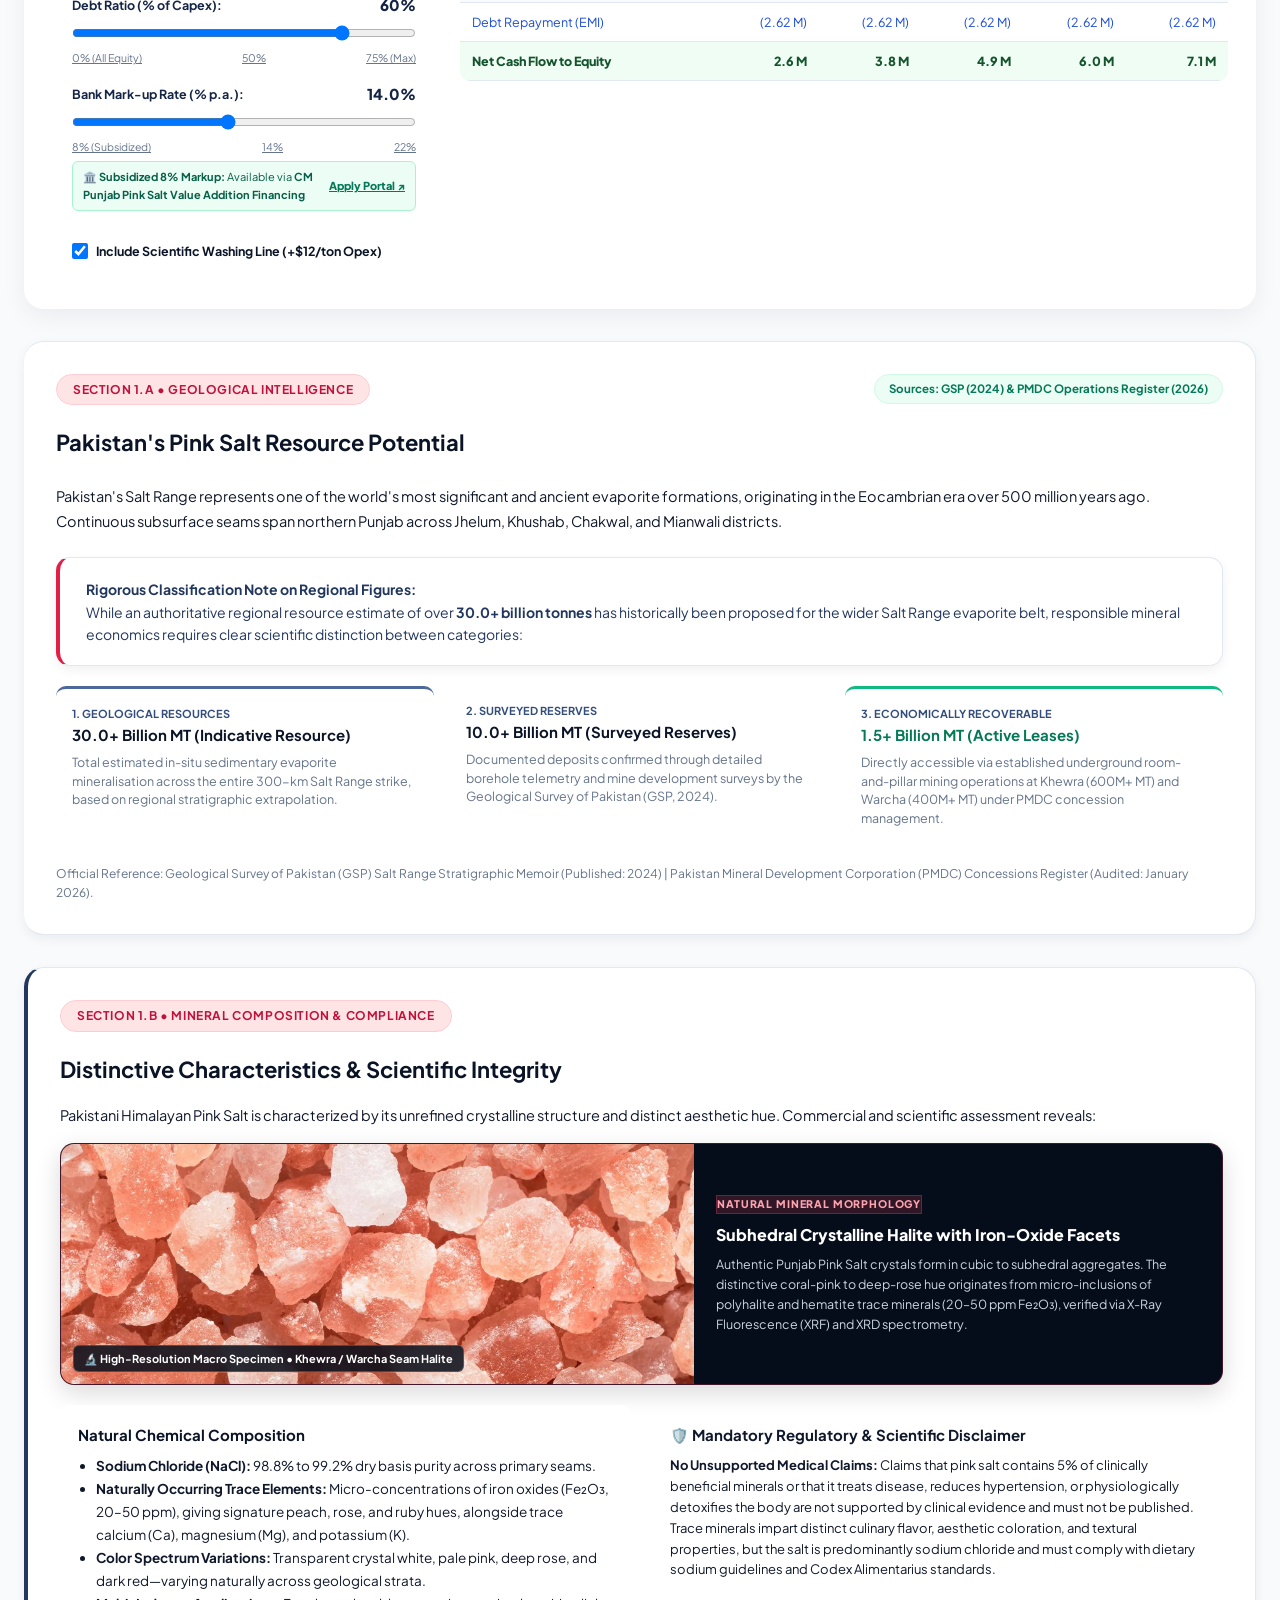
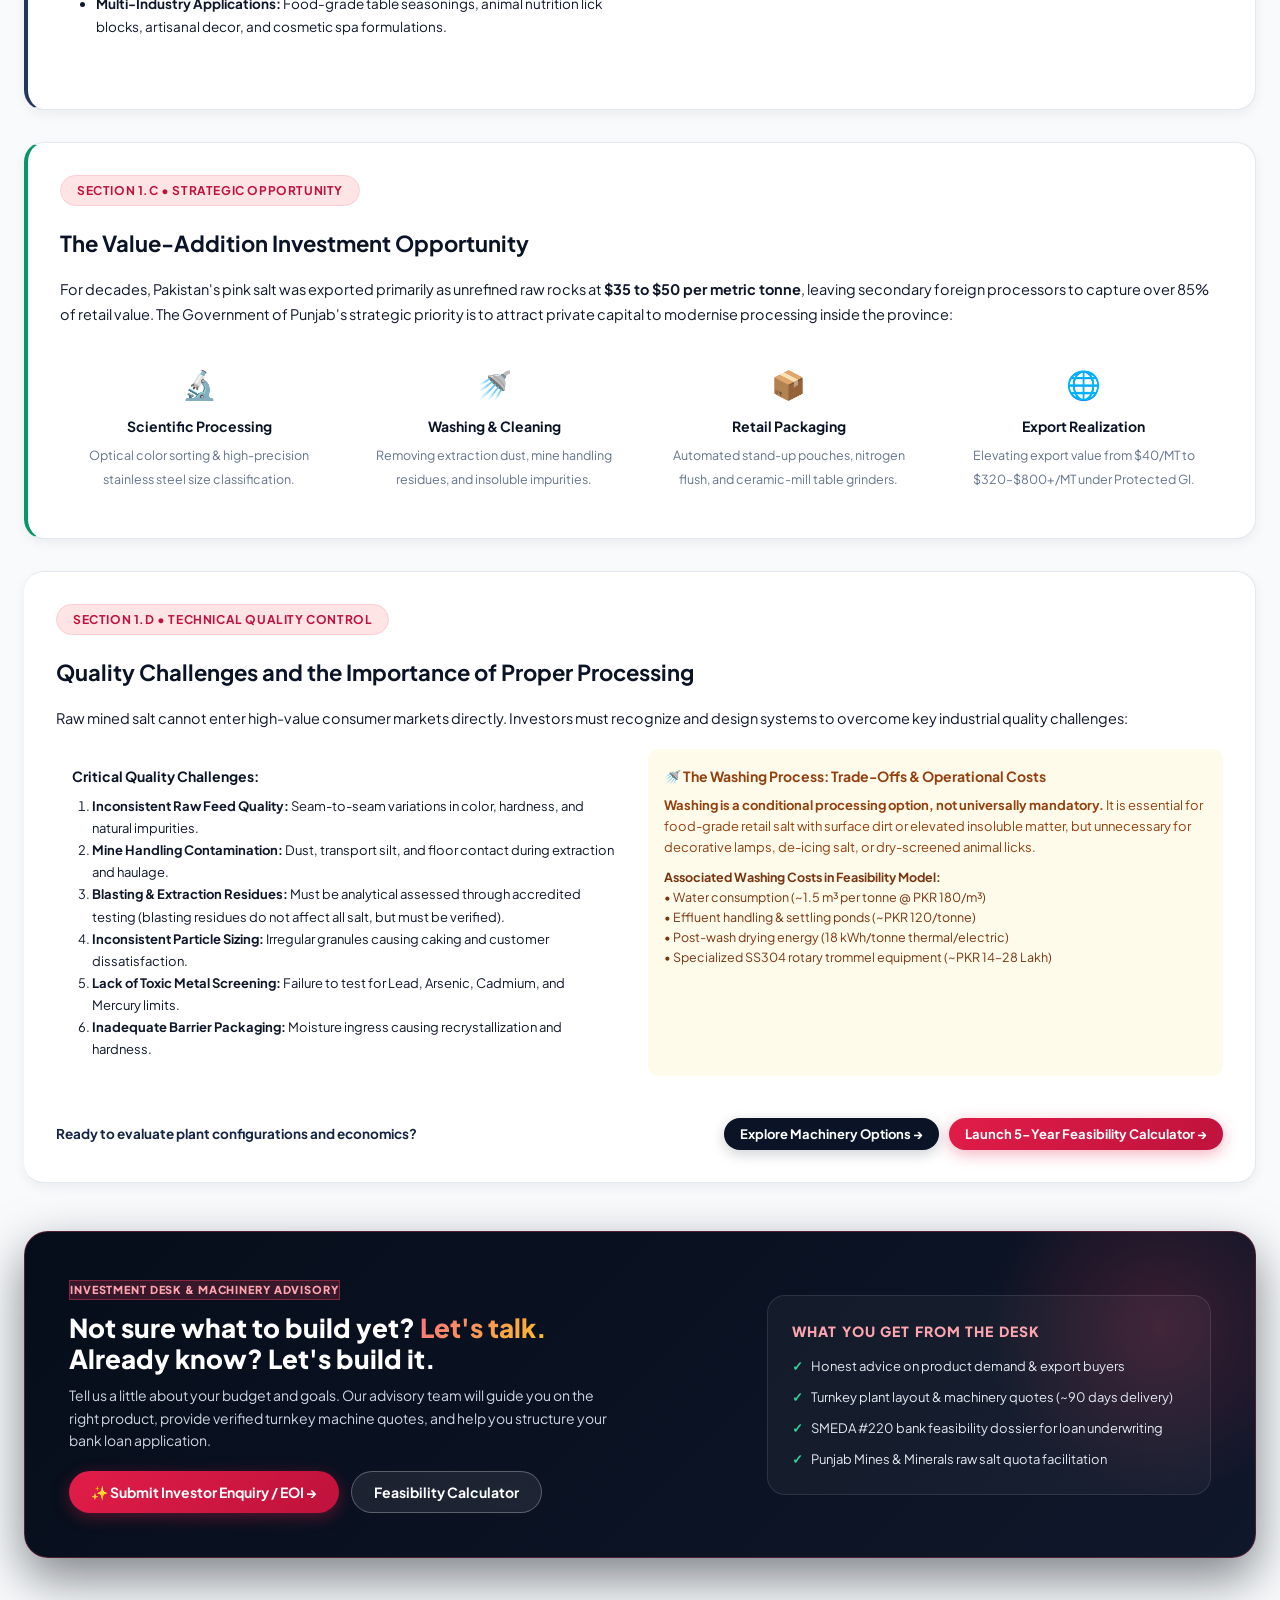
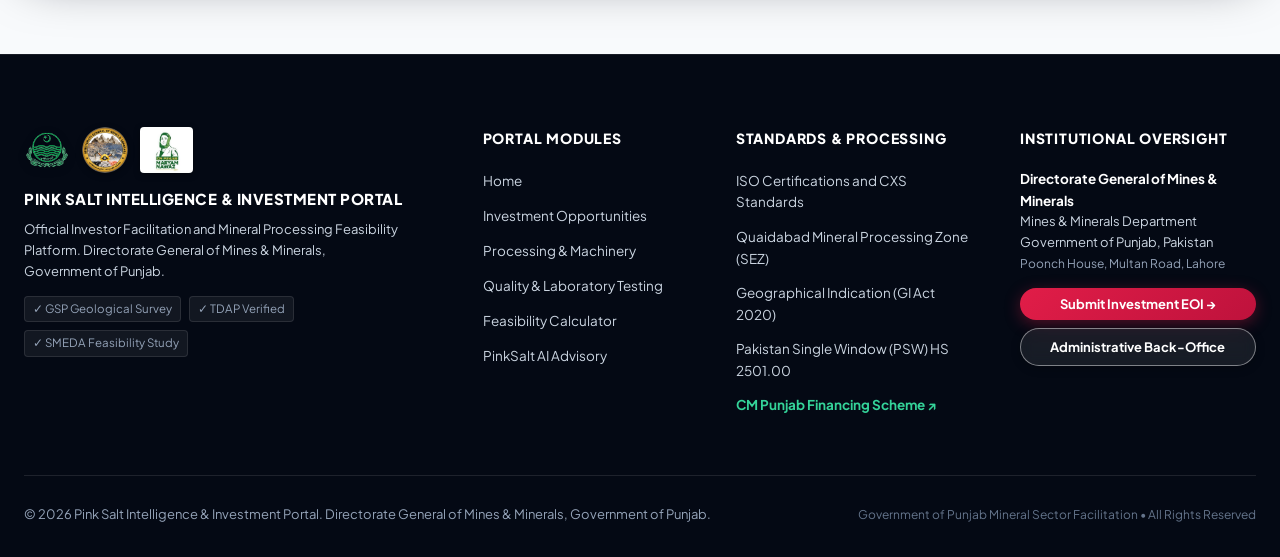
==== commit dd3b8650: "fix(gis): space out Spatial GIS nodes and labels with contrast badges to eliminate overlaps" ====
--- a/index.html
+++ b/index.html
@@ -10,7 +10,7 @@
   <link rel="icon" type="image/png" sizes="32x32" href="images/favicon-32x32.png">
   <link rel="icon" type="image/png" sizes="64x64" href="images/pink-salt-favicon.png">
   <link rel="apple-touch-icon" sizes="180x180" href="images/apple-touch-icon.png">
-  <link rel="stylesheet" href="css/portal.css?v=20261105.12">
+  <link rel="stylesheet" href="css/portal.css?v=20261105.13">
 </head>
 <body>
 
@@ -165,8 +165,8 @@
             </div>
           </div>
           
-          <div style="position:relative; width:100%; height:360px; background:#07101e; border-radius:var(--radius-md); overflow:hidden; border:1px solid rgba(255,255,255,0.1);">
-            <svg viewBox="0 0 820 360" style="width:100%; height:100%;">
+          <div style="position:relative; width:100%; height:400px; background:#07101e; border-radius:var(--radius-md); overflow:hidden; border:1px solid rgba(255,255,255,0.1);">
+            <svg viewBox="0 0 860 395" style="width:100%; height:100%;">
               <defs>
                 <linearGradient id="escarpmentGrad" x1="0%" y1="0%" x2="100%" y2="0%">
                   <stop offset="0%" stop-color="#be123c" stop-opacity="0.8"/>
@@ -183,83 +183,97 @@
               </defs>
               
               <!-- Tactical Coordinate Grid & Telemetry -->
-              <rect width="820" height="360" fill="url(#gridPattern)" />
-              <text x="20" y="24" font-size="10" fill="#64748b" font-family="monospace">PUNJAB SALT RANGE SPATIAL GIS | LAT 32°20'N - 32°55'N | LONG 71°10'E - 73°20'E | DATUM WGS84</text>
-              <text x="630" y="24" font-size="10" fill="#f43f5e" font-family="monospace">30.0+ BILLION MT CORRIDOR</text>
+              <rect width="860" height="395" fill="url(#gridPattern)" />
+              <text x="24" y="28" font-size="10" fill="#64748b" font-family="'JetBrains Mono', Consolas, monospace" letter-spacing="0.5">PUNJAB SALT RANGE SPATIAL GIS | LAT 32°20'N - 32°55'N | LONG 71°10'E - 73°20'E | DATUM WGS84</text>
+              <rect x="660" y="14" width="180" height="22" rx="4" fill="rgba(225,29,72,0.14)" stroke="rgba(225,29,72,0.4)" stroke-width="1" />
+              <text x="750" y="29" font-size="10.5" font-weight="700" fill="#f43f5e" font-family="monospace" text-anchor="middle">30.0+ BILLION MT CORRIDOR</text>
 
               <!-- Elevation Escarpment Belt (Salt Range Strike) -->
-              <path d="M 40,190 Q 200,135 420,175 T 780,155" fill="none" stroke="rgba(225,29,72,0.18)" stroke-width="52" stroke-linecap="round" />
-              <path d="M 40,190 Q 200,135 420,175 T 780,155" fill="none" stroke="url(#escarpmentGrad)" stroke-width="16" stroke-linecap="round" />
-              <text x="350" y="160" font-size="11" fill="#fecdd3" font-weight="700" letter-spacing="1">EOCAMBRIAN SALT RANGE EVAPORITE BELT</text>
+              <path d="M 40,215 Q 220,155 440,195 T 820,175" fill="none" stroke="rgba(225,29,72,0.18)" stroke-width="50" stroke-linecap="round" />
+              <path d="M 40,215 Q 220,155 440,195 T 820,175" fill="none" stroke="url(#escarpmentGrad)" stroke-width="15" stroke-linecap="round" />
+              
+              <!-- Escarpment Belt Label Badge (Elevated in open zone) -->
+              <rect x="290" y="65" width="280" height="24" rx="4" fill="rgba(7,16,30,0.88)" stroke="rgba(244,63,94,0.35)" stroke-width="1" />
+              <text x="430" y="81" font-size="11" fill="#fecdd3" font-weight="800" letter-spacing="1.2" text-anchor="middle">EOCAMBRIAN SALT RANGE EVAPORITE BELT</text>
               
               <!-- M-2 Motorway Logistic Artery -->
-              <line x1="300" y1="20" x2="560" y2="340" stroke="#f59e0b" stroke-width="3.5" stroke-dasharray="8,6" opacity="0.9" />
-              <text x="545" y="325" font-size="11" fill="#fcd34d" font-weight="bold">M-2 Logistics Artery (To Karachi Seaports)</text>
+              <line x1="360" y1="20" x2="630" y2="390" stroke="#f59e0b" stroke-width="3.5" stroke-dasharray="8,6" opacity="0.9" />
+              <rect x="580" y="358" width="260" height="24" rx="4" fill="rgba(7,16,30,0.92)" stroke="rgba(245,158,11,0.5)" stroke-width="1" />
+              <text x="710" y="374" font-size="11" fill="#fcd34d" font-weight="700" text-anchor="middle">M-2 Logistics Artery (To Karachi Seaports)</text>
 
               <!-- Indus River Basin System -->
-              <path d="M 75,20 Q 130,140 100,340" fill="none" stroke="url(#riverGrad)" stroke-width="7" />
-              <text x="110" y="325" font-size="11" fill="#7dd3fc" font-weight="bold">Indus River Basin</text>
+              <path d="M 85,20 Q 140,170 105,385" fill="none" stroke="url(#riverGrad)" stroke-width="7" />
+              <rect x="35" y="358" width="135" height="24" rx="5" fill="rgba(7,16,30,0.88)" stroke="rgba(56,189,248,0.4)" stroke-width="1" />
+              <text x="102" y="374" font-size="11" fill="#7dd3fc" font-weight="700" text-anchor="middle">Indus River Basin</text>
+
+              <!-- Kalabagh Deposits Node -->
+              <g style="cursor:pointer;" onclick="selectGisZone('kalabagh')">
+                <rect x="20" y="95" width="165" height="38" rx="6" fill="rgba(7,16,30,0.92)" stroke="rgba(225,29,72,0.35)" stroke-width="1" />
+                <text x="30" y="113" font-size="12.5" font-weight="800" fill="#ffffff">Kalabagh (Mianwali)</text>
+                <text x="30" y="127" font-size="10.5" fill="#fda4af">250M+ MT • River Outcrops</text>
+                <circle cx="120" cy="150" r="14" fill="#be123c" />
+                <circle cx="120" cy="150" r="4.5" fill="#ffffff" />
+              </g>
+
+              <!-- Quaidabad Processing SEZ Node -->
+              <g style="cursor:pointer;" onclick="selectGisZone('quaidabad')">
+                <rect x="155" y="68" width="190" height="38" rx="6" fill="rgba(7,16,30,0.92)" stroke="rgba(251,191,36,0.5)" stroke-width="1" />
+                <text x="165" y="86" font-size="12" font-weight="800" fill="#fbbf24">🏭 Quaidabad SEZ Hub</text>
+                <text x="165" y="100" font-size="10" fill="#fde68a">35km to Warcha • 10-Yr Tax Holiday</text>
+                <rect x="245" y="115" width="28" height="28" rx="6" fill="#d97706" stroke="#fbbf24" stroke-width="2" />
+                <text x="259" y="134" font-size="14" text-anchor="middle">🏭</text>
+              </g>
+
+              <!-- Warcha Crystal Seams Node -->
+              <g style="cursor:pointer;" onclick="selectGisZone('warcha')">
+                <circle cx="290" cy="205" r="26" fill="rgba(244,63,94,0.22)">
+                  <animate attributeName="r" values="20;28;20" dur="3s" repeatCount="indefinite"/>
+                </circle>
+                <circle cx="290" cy="205" r="14" fill="#f43f5e" />
+                <circle cx="290" cy="205" r="5" fill="#ffffff" />
+                <rect x="200" y="248" width="180" height="38" rx="6" fill="rgba(7,16,30,0.92)" stroke="rgba(244,63,94,0.4)" stroke-width="1" />
+                <text x="210" y="266" font-size="12.5" font-weight="800" fill="#ffffff">Warcha (Khushab)</text>
+                <text x="210" y="280" font-size="10.5" fill="#fda4af">400M+ MT • 99.1% High Purity</text>
+              </g>
+
+              <!-- Chakwal Node -->
+              <g style="cursor:pointer;" onclick="selectGisZone('chakwal')">
+                <rect x="385" y="118" width="150" height="34" rx="6" fill="rgba(7,16,30,0.92)" stroke="rgba(148,163,184,0.3)" stroke-width="1" />
+                <text x="460" y="134" font-size="11.5" font-weight="700" fill="#cbd5e1" text-anchor="middle">Chakwal-Kallar Kahar</text>
+                <text x="460" y="146" font-size="9.5" fill="#94a3b8" text-anchor="middle">150M+ MT Strike</text>
+                <circle cx="450" cy="170" r="11" fill="#94a3b8" />
+                <circle cx="450" cy="170" r="3.5" fill="#ffffff" />
+              </g>
+
+              <!-- Bhalwal Industrial Estate Node -->
+              <g style="cursor:pointer;" onclick="selectGisZone('bhalwal')">
+                <rect x="420" y="245" width="28" height="28" rx="6" fill="#0284c7" stroke="#38bdf8" stroke-width="2" />
+                <text x="434" y="264" font-size="13" text-anchor="middle">🏭</text>
+                <rect x="460" y="240" width="195" height="38" rx="6" fill="rgba(7,16,30,0.92)" stroke="rgba(56,189,248,0.4)" stroke-width="1" />
+                <text x="470" y="258" font-size="12" font-weight="800" fill="#38bdf8">🏭 Bhalwal Industrial Estate</text>
+                <text x="470" y="272" font-size="10" fill="#bae6fd">Direct M-2 Access • 132kV Substation</text>
+              </g>
+
+              <!-- M-3 Industrial City Node -->
+              <g style="cursor:pointer;" onclick="selectGisZone('m3')">
+                <rect x="490" y="305" width="28" height="28" rx="6" fill="#059669" stroke="#34d399" stroke-width="2" />
+                <text x="504" y="324" font-size="13" text-anchor="middle">🏭</text>
+                <rect x="530" y="300" width="190" height="38" rx="6" fill="rgba(7,16,30,0.92)" stroke="rgba(52,211,153,0.4)" stroke-width="1" />
+                <text x="540" y="318" font-size="12" font-weight="800" fill="#34d399">🏭 M-3 Industrial City</text>
+                <text x="540" y="332" font-size="10" fill="#a7f3d0">Federal SEZ • 0% Duty • FIEDMC</text>
+              </g>
 
               <!-- Khewra Mega Deposit Node -->
               <g style="cursor:pointer;" onclick="selectGisZone('khewra')">
-                <circle cx="620" cy="160" r="30" fill="rgba(225,29,72,0.22)">
+                <rect x="635" y="105" width="205" height="42" rx="6" fill="rgba(7,16,30,0.94)" stroke="rgba(225,29,72,0.55)" stroke-width="1.5" />
+                <text x="647" y="125" font-size="13.5" font-weight="800" fill="#ffffff">Khewra (Jhelum)</text>
+                <text x="647" y="140" font-size="10.5" fill="#fda4af">600M+ MT • 98.8% NaCl • PMDC</text>
+                <line x1="680" y1="147" x2="680" y2="162" stroke="#fda4af" stroke-width="1.5" stroke-dasharray="2,2"/>
+                <circle cx="680" cy="180" r="30" fill="rgba(225,29,72,0.24)">
                   <animate attributeName="r" values="24;32;24" dur="3s" repeatCount="indefinite"/>
                 </circle>
-                <circle cx="620" cy="160" r="16" fill="#e11d48" />
-                <circle cx="620" cy="160" r="6" fill="#ffffff" />
-                <text x="645" y="155" font-size="14" font-weight="800" fill="#ffffff">Khewra (Jhelum)</text>
-                <text x="645" y="172" font-size="11" fill="#fda4af">600M+ MT • 98.8% NaCl • PMDC</text>
-              </g>
-
-              <!-- Warcha Crystal Seams Node -->
-              <g style="cursor:pointer;" onclick="selectGisZone('warcha')">
-                <circle cx="290" cy="175" r="26" fill="rgba(244,63,94,0.22)">
-                  <animate attributeName="r" values="20;28;20" dur="3s" repeatCount="indefinite"/>
-                </circle>
-                <circle cx="290" cy="175" r="14" fill="#f43f5e" />
-                <circle cx="290" cy="175" r="5" fill="#ffffff" />
-                <text x="210" y="220" font-size="14" font-weight="800" fill="#ffffff">Warcha (Khushab)</text>
-                <text x="210" y="236" font-size="11" fill="#fda4af">400M+ MT • 99.1% High Purity</text>
-              </g>
-
-              <!-- Quaidabad Processing SEZ Node -->
-              <g style="cursor:pointer;" onclick="selectGisZone('quaidabad')">
-                <rect x="270" y="115" width="28" height="28" rx="6" fill="#d97706" stroke="#fbbf24" stroke-width="2" />
-                <text x="284" y="134" font-size="14" text-anchor="middle" fill="#ffffff">🏭</text>
-                <text x="180" y="105" font-size="13" font-weight="800" fill="#fbbf24">🏭 Quaidabad SEZ Hub</text>
-                <text x="180" y="120" font-size="10.5" fill="#fde68a">35km to Warcha • 10-Yr Tax Holiday</text>
-              </g>
-
-              <!-- Bhalwal Industrial Estate Node -->
-              <g style="cursor:pointer;" onclick="selectGisZone('bhalwal')">
-                <rect x="430" y="225" width="26" height="26" rx="6" fill="#0284c7" stroke="#38bdf8" stroke-width="2" />
-                <text x="443" y="243" font-size="13" text-anchor="middle" fill="#ffffff">🏭</text>
-                <text x="465" y="235" font-size="13" font-weight="800" fill="#38bdf8">🏭 Bhalwal Industrial Estate</text>
-                <text x="465" y="250" font-size="10.5" fill="#bae6fd">Direct M-2 Access • 132kV Substation</text>
-              </g>
-
-              <!-- M-3 Industrial City Node -->
-              <g style="cursor:pointer;" onclick="selectGisZone('m3')">
-                <rect x="520" y="275" width="26" height="26" rx="6" fill="#059669" stroke="#34d399" stroke-width="2" />
-                <text x="533" y="293" font-size="13" text-anchor="middle" fill="#ffffff">🏭</text>
-                <text x="555" y="285" font-size="13" font-weight="800" fill="#34d399">🏭 M-3 Industrial City</text>
-                <text x="555" y="300" font-size="10.5" fill="#a7f3d0">Federal SEZ • 0% Duty • FIEDMC</text>
-              </g>
-
-              <!-- Kalabagh Deposits Node -->
-              <g style="cursor:pointer;" onclick="selectGisZone('kalabagh')">
-                <circle cx="115" cy="135" r="13" fill="#be123c" />
-                <circle cx="115" cy="135" r="4" fill="#ffffff" />
-                <text x="65" y="115" font-size="13" font-weight="800" fill="#ffffff">Kalabagh (Mianwali)</text>
-                <text x="65" y="130" font-size="11" fill="#fda4af">250M+ MT • River Outcrops</text>
-              </g>
-
-              <!-- Chakwal Node -->
-              <g style="cursor:pointer;" onclick="selectGisZone('chakwal')">
-                <circle cx="460" cy="145" r="11" fill="#94a3b8" />
-                <circle cx="460" cy="145" r="3" fill="#ffffff" />
-                <text x="465" y="130" font-size="12" font-weight="700" fill="#cbd5e1">Chakwal-Kallar Kahar</text>
-                <text x="465" y="145" font-size="10" fill="#94a3b8">150M+ MT Strike</text>
+                <circle cx="680" cy="180" r="16" fill="#e11d48" />
+                <circle cx="680" cy="180" r="6" fill="#ffffff" />
               </g>
             </svg>
           </div>
@@ -3505,6 +3519,6 @@
     </div>
   </footer>
 
-  <script src="js/portal.js?v=20261105.12"></script>
+  <script src="js/portal.js?v=20261105.13"></script>
 </body>
 </html>
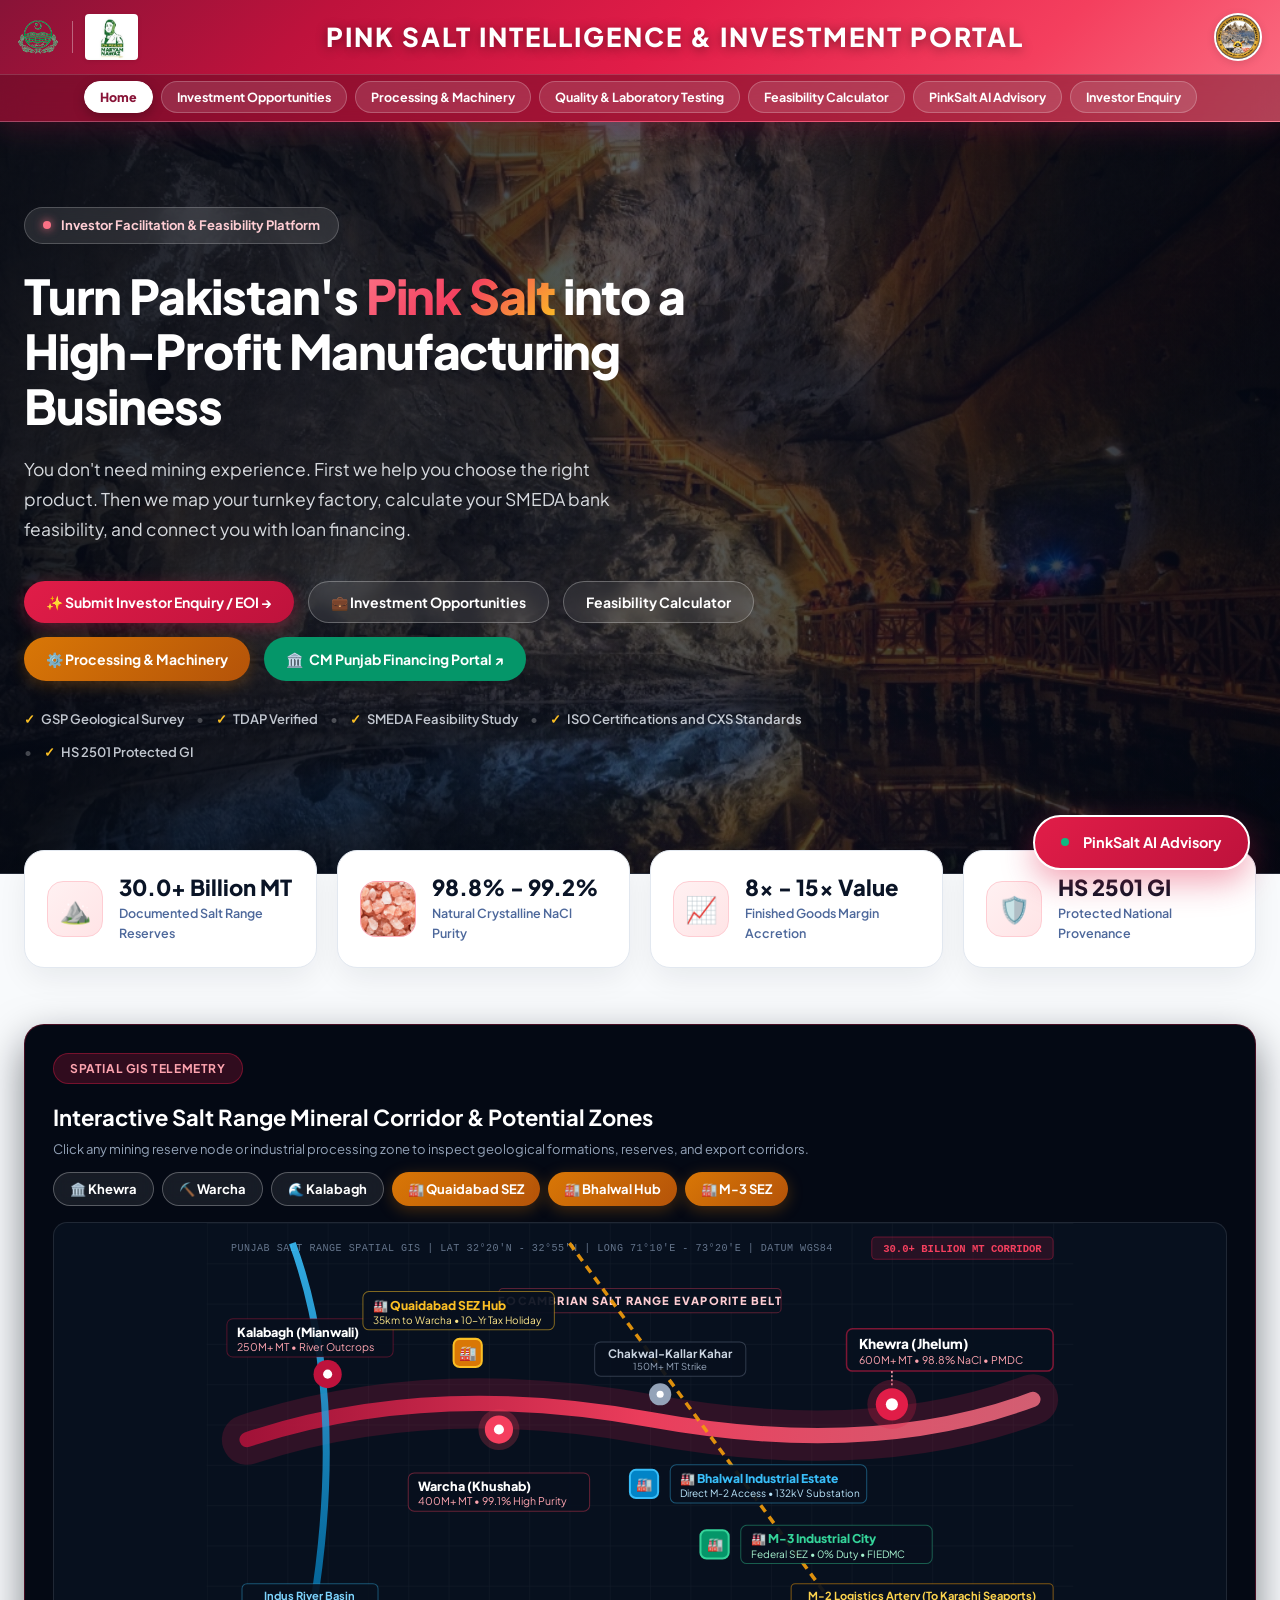
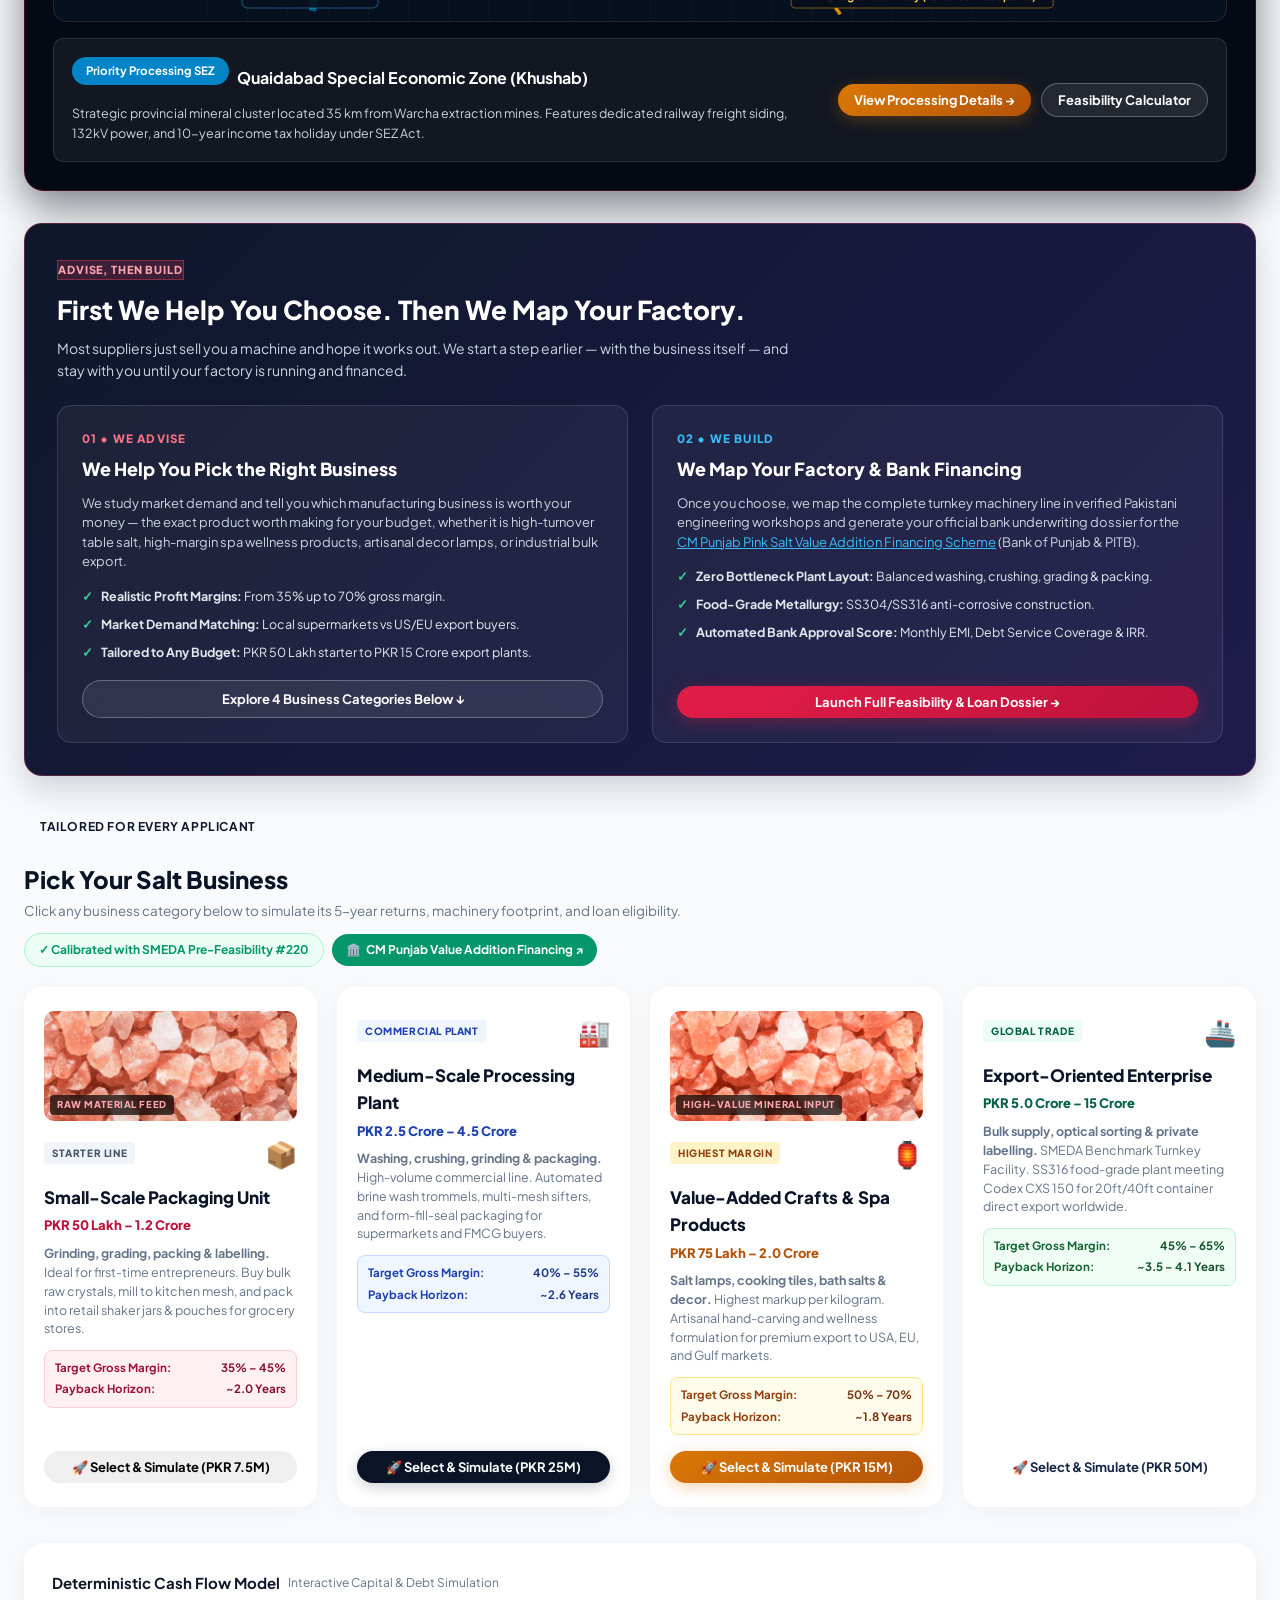
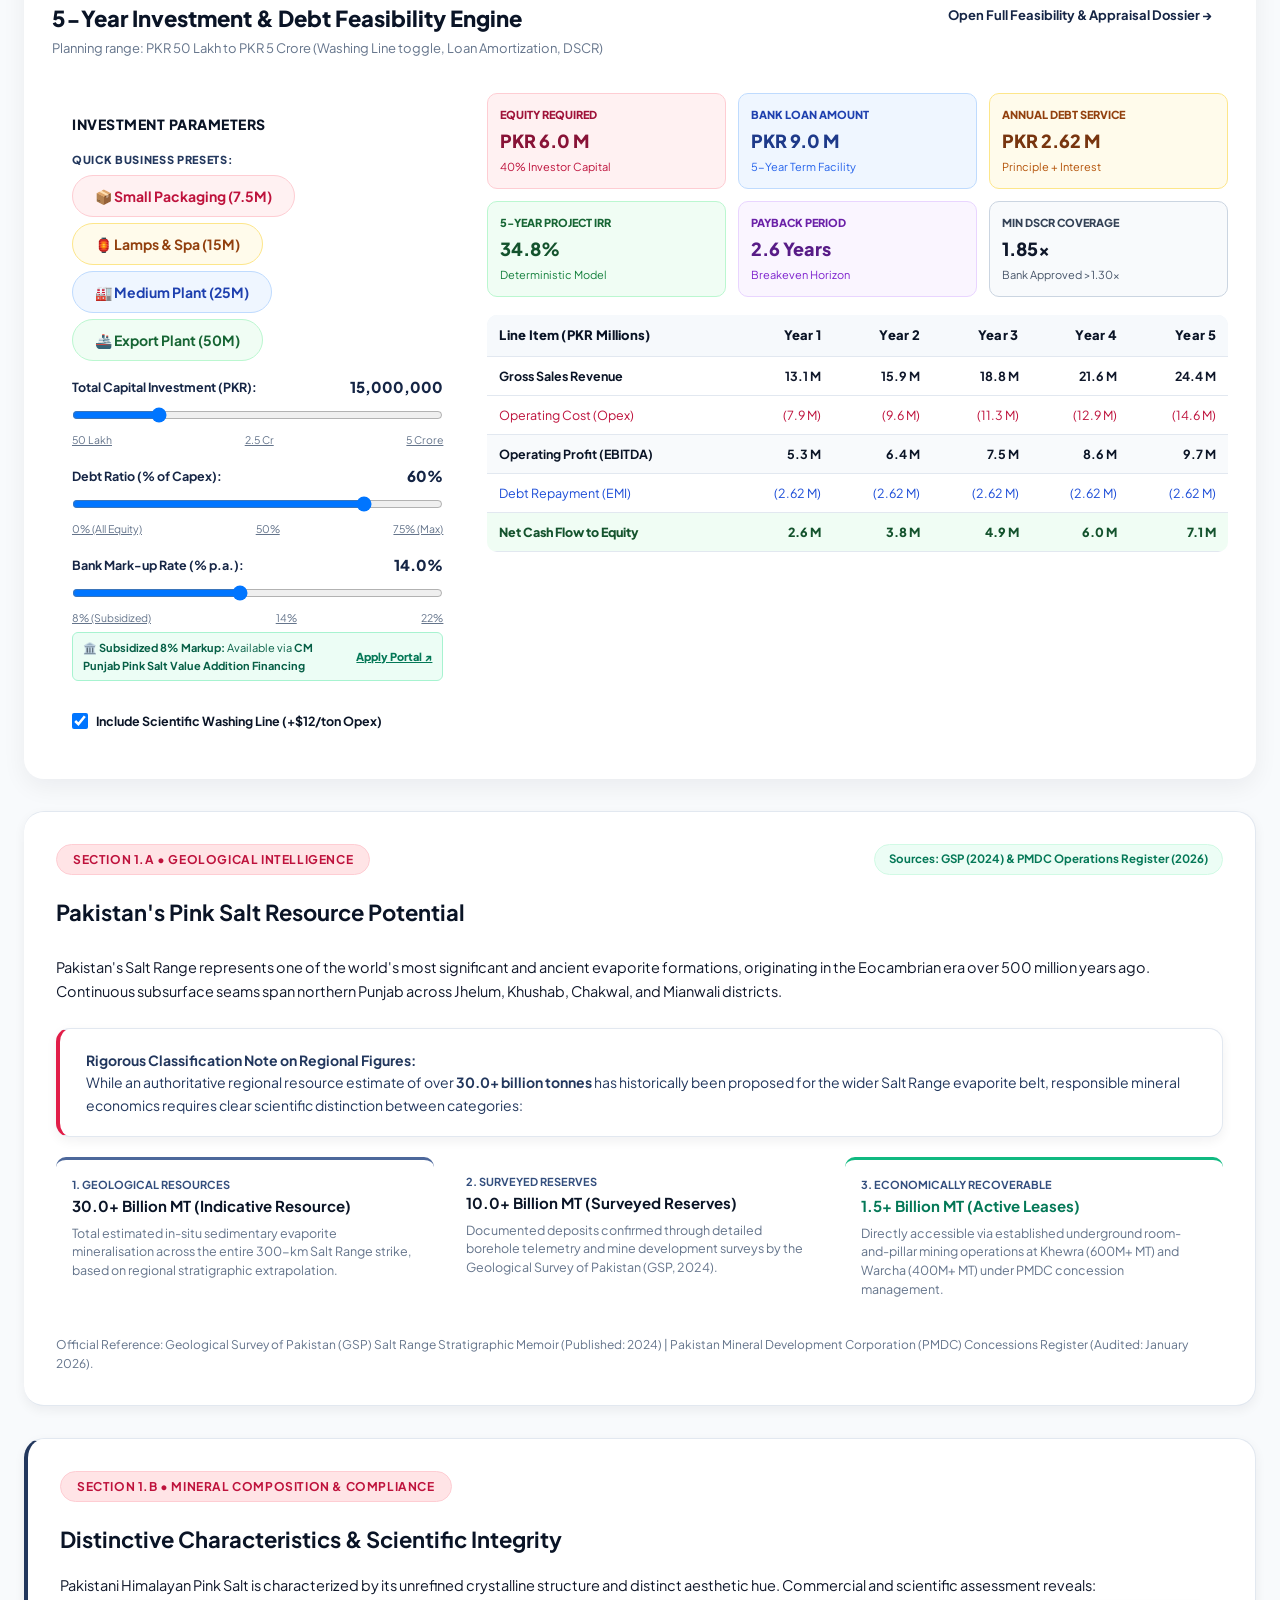
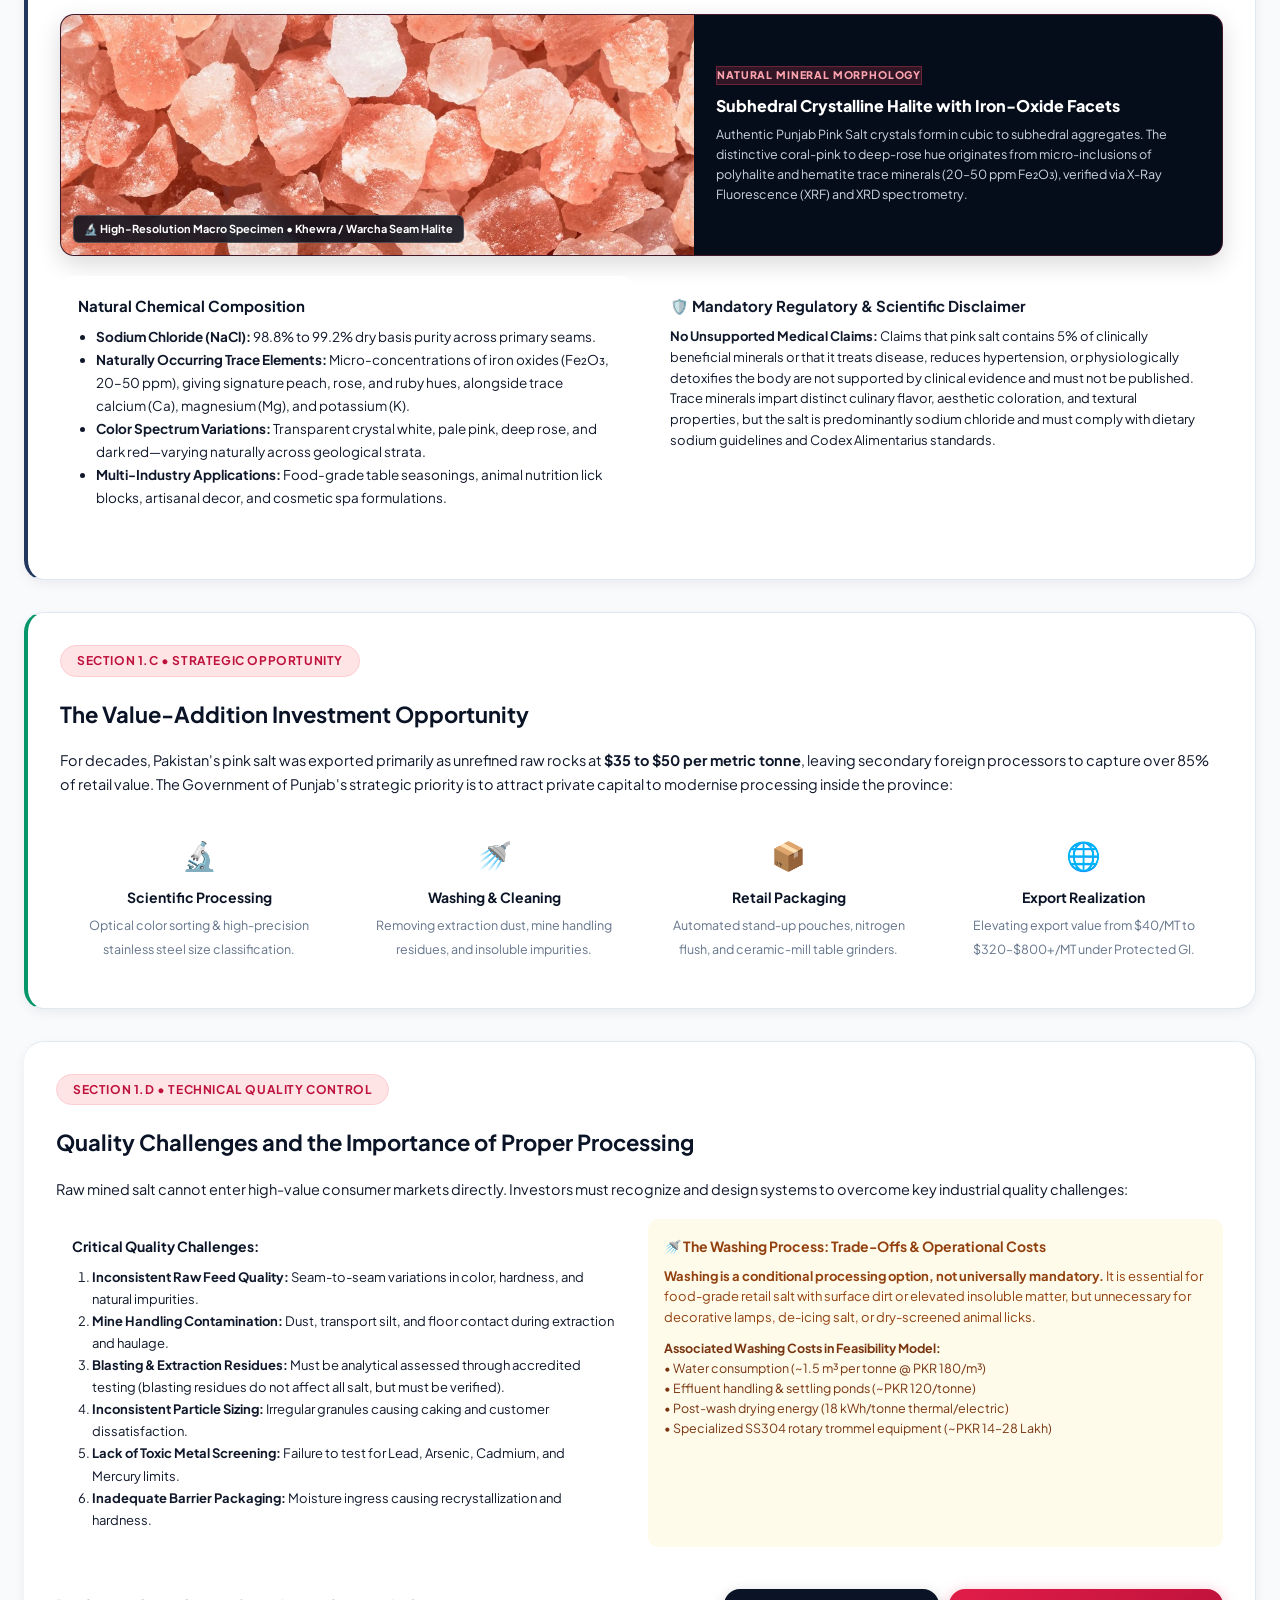
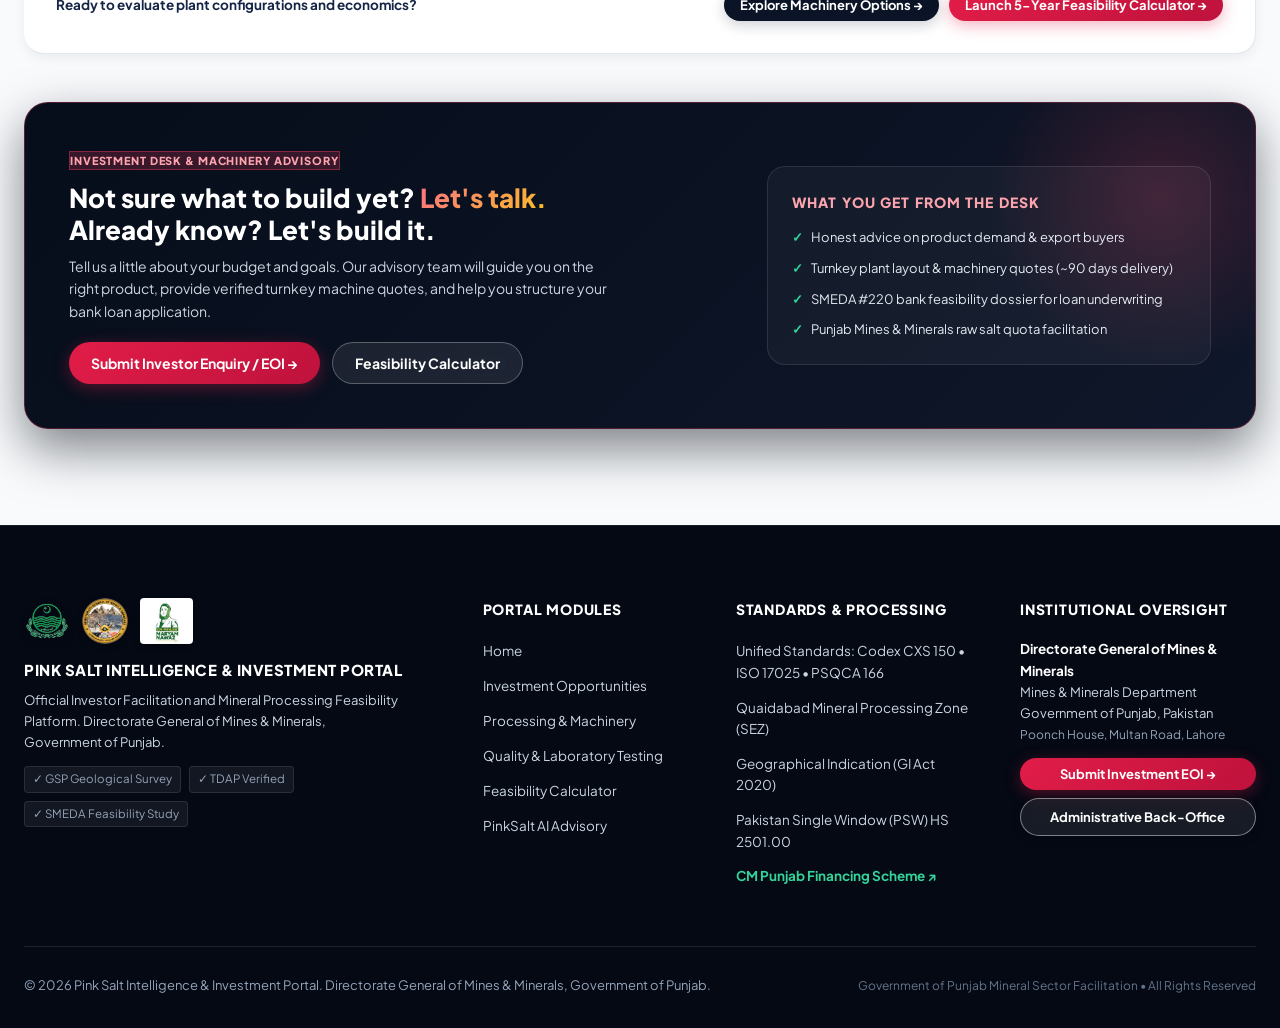
==== commit 17493157: "feat(ui): complete UX overhaul, responsive grids, unified standards, and zero redundancy QA/QC" ====
--- a/index.html
+++ b/index.html
@@ -10,7 +10,7 @@
   <link rel="icon" type="image/png" sizes="32x32" href="images/favicon-32x32.png">
   <link rel="icon" type="image/png" sizes="64x64" href="images/pink-salt-favicon.png">
   <link rel="apple-touch-icon" sizes="180x180" href="images/apple-touch-icon.png">
-  <link rel="stylesheet" href="css/portal.css?v=20261105.13">
+  <link rel="stylesheet" href="css/portal.css?v=20261105.15">
 </head>
 <body>
 
@@ -39,15 +39,16 @@
       </div>
     </div>
 
-    <!-- Quick Navigation Tabs (Revealed on Cursor Hover Over Header) -->
+    <!-- Quick Navigation Tabs (Executive Sub-Header) -->
     <div class="header-hover-shelf" id="header-hover-shelf">
       <div class="container hover-shelf-container">
-        <a class="header-hover-tab" onclick="switchView('home')">Home</a>
-        <a class="header-hover-tab" onclick="switchView('opportunities')">Investment Opportunities</a>
-        <a class="header-hover-tab" onclick="switchView('processing-options')">Processing &amp; Machinery</a>
-        <a class="header-hover-tab" onclick="switchView('quality-testing')">Quality &amp; Laboratory Testing</a>
-        <a class="header-hover-tab" onclick="switchView('calculator')">Feasibility Calculator</a>
-        <a class="header-hover-tab" onclick="switchView('enquiry')">Investor Enquiry</a>
+        <a class="header-hover-tab active" data-view="home" onclick="switchView('home')">Home</a>
+        <a class="header-hover-tab" data-view="opportunities" onclick="switchView('opportunities')">Investment Opportunities</a>
+        <a class="header-hover-tab" data-view="processing-options" onclick="switchView('processing-options')">Processing &amp; Machinery</a>
+        <a class="header-hover-tab" data-view="quality-testing" onclick="switchView('quality-testing')">Quality &amp; Laboratory Testing</a>
+        <a class="header-hover-tab" data-view="calculator" onclick="switchView('calculator')">Feasibility Calculator</a>
+        <a class="header-hover-tab" data-view="ai" onclick="switchView('ai')">PinkSalt AI Advisory</a>
+        <a class="header-hover-tab" data-view="enquiry" onclick="switchView('enquiry')">Investor Enquiry</a>
       </div>
     </div>
 
@@ -58,6 +59,7 @@
       <a class="nav-link" data-view="processing-options" onclick="switchView('processing-options'); toggleMobileNav()">Processing &amp; Machinery</a>
       <a class="nav-link" data-view="quality-testing" onclick="switchView('quality-testing'); toggleMobileNav()">Quality &amp; Laboratory Testing</a>
       <a class="nav-link" data-view="calculator" onclick="switchView('calculator'); toggleMobileNav()">Feasibility Calculator</a>
+      <a class="nav-link" data-view="ai" onclick="switchView('ai'); toggleMobileNav()">PinkSalt AI Advisory</a>
       <a class="nav-link" data-view="enquiry" onclick="switchView('enquiry'); toggleMobileNav()">Investor Enquiry / EOI</a>
       <button class="btn btn-outline" style="width:100%; margin-top:12px;" onclick="switchView('admin'); toggleMobileNav()">Administrative Back-Office</button>
     </div>
@@ -297,6 +299,81 @@
         </div>
 
         <!-- ======================================================== -->
+        <!-- ADVISE, THEN BUILD (FIRST WE HELP YOU CHOOSE. THEN WE MAP YOUR FACTORY.) -->
+        <!-- ======================================================== -->
+        <div id="advise-then-build-section" style="margin-bottom:36px; background:linear-gradient(135deg, #0f172a 0%, #1e1b4b 100%); border-radius:18px; padding:32px; border:1px solid rgba(244,63,94,0.3); box-shadow:0 12px 32px rgba(15,23,42,0.18); position:relative; overflow:hidden;">
+          <div style="max-width:760px; margin-bottom:24px;">
+            <span class="badge" style="background:rgba(244,63,94,0.2); color:#fda4af; border:1px solid rgba(244,63,94,0.4); font-size:11px; font-weight:800; letter-spacing:0.08em; margin-bottom:10px; display:inline-block;">
+              ADVISE, THEN BUILD
+            </span>
+            <h3 style="font-size:26px; font-weight:900; color:#ffffff; margin:4px 0 10px 0; line-height:1.25;">
+              First We Help You Choose. Then We Map Your Factory.
+            </h3>
+            <p style="font-size:14px; color:#cbd5e1; line-height:1.6; margin:0;">
+              Most suppliers just sell you a machine and hope it works out. We start a step earlier — with the business itself — and stay with you until your factory is running and financed.
+            </p>
+          </div>
+
+          <div class="grid-2" style="gap:24px;">
+            <!-- 01 • WE ADVISE -->
+            <div style="background:rgba(255,255,255,0.05); border:1px solid rgba(255,255,255,0.12); border-radius:14px; padding:24px; display:flex; flex-direction:column; justify-content:space-between;">
+              <div>
+                <div style="font-size:11.5px; font-weight:800; color:#fb7185; letter-spacing:0.1em; text-transform:uppercase; margin-bottom:6px;">01 • WE ADVISE</div>
+                <h4 style="font-size:18px; font-weight:800; color:#ffffff; margin:0 0 10px 0;">We Help You Pick the Right Business</h4>
+                <p style="font-size:13px; color:#cbd5e1; line-height:1.5; margin-bottom:14px;">
+                  We study market demand and tell you which manufacturing business is worth your money — the exact product worth making for your budget, whether it is high-turnover table salt, high-margin spa wellness products, artisanal decor lamps, or industrial bulk export.
+                </p>
+                <ul style="list-style:none; padding:0; margin:0 0 18px 0; display:flex; flex-direction:column; gap:8px; font-size:12.5px; color:#e2e8f0;">
+                  <li style="display:flex; align-items:flex-start; gap:8px;">
+                    <span style="color:#34d399; font-weight:900;">✓</span>
+                    <span><strong>Realistic Profit Margins:</strong> From 35% up to 70% gross margin.</span>
+                  </li>
+                  <li style="display:flex; align-items:flex-start; gap:8px;">
+                    <span style="color:#34d399; font-weight:900;">✓</span>
+                    <span><strong>Market Demand Matching:</strong> Local supermarkets vs US/EU export buyers.</span>
+                  </li>
+                  <li style="display:flex; align-items:flex-start; gap:8px;">
+                    <span style="color:#34d399; font-weight:900;">✓</span>
+                    <span><strong>Tailored to Any Budget:</strong> PKR 50 Lakh starter to PKR 15 Crore export plants.</span>
+                  </li>
+                </ul>
+              </div>
+              <a href="#business-categories-section" class="btn btn-outline-light btn-sm" style="width:100%; justify-content:center; font-weight:700;">
+                Explore 4 Business Categories Below ↓
+              </a>
+            </div>
+
+            <!-- 02 • WE BUILD -->
+            <div style="background:rgba(255,255,255,0.05); border:1px solid rgba(255,255,255,0.12); border-radius:14px; padding:24px; display:flex; flex-direction:column; justify-content:space-between;">
+              <div>
+                <div style="font-size:11.5px; font-weight:800; color:#38bdf8; letter-spacing:0.1em; text-transform:uppercase; margin-bottom:6px;">02 • WE BUILD</div>
+                <h4 style="font-size:18px; font-weight:800; color:#ffffff; margin:0 0 10px 0;">We Map Your Factory &amp; Bank Financing</h4>
+                <p style="font-size:13px; color:#cbd5e1; line-height:1.5; margin-bottom:14px;">
+                  Once you choose, we map the complete turnkey machinery line in verified Pakistani engineering workshops and generate your official bank underwriting dossier for the <a href="https://pinksalt.punjab.gov.pk/landing" target="_blank" rel="noopener noreferrer" style="color:#38bdf8; text-decoration:underline;">CM Punjab Pink Salt Value Addition Financing Scheme</a> (Bank of Punjab &amp; PITB).
+                </p>
+                <ul style="list-style:none; padding:0; margin:0 0 18px 0; display:flex; flex-direction:column; gap:8px; font-size:12.5px; color:#e2e8f0;">
+                  <li style="display:flex; align-items:flex-start; gap:8px;">
+                    <span style="color:#34d399; font-weight:900;">✓</span>
+                    <span><strong>Zero Bottleneck Plant Layout:</strong> Balanced washing, crushing, grading &amp; packing.</span>
+                  </li>
+                  <li style="display:flex; align-items:flex-start; gap:8px;">
+                    <span style="color:#34d399; font-weight:900;">✓</span>
+                    <span><strong>Food-Grade Metallurgy:</strong> SS304/SS316 anti-corrosive construction.</span>
+                  </li>
+                  <li style="display:flex; align-items:flex-start; gap:8px;">
+                    <span style="color:#34d399; font-weight:900;">✓</span>
+                    <span><strong>Automated Bank Approval Score:</strong> Monthly EMI, Debt Service Coverage &amp; IRR.</span>
+                  </li>
+                </ul>
+              </div>
+              <button class="btn btn-primary btn-sm" style="width:100%; justify-content:center; font-weight:700;" onclick="switchView('calculator')">
+                Launch Full Feasibility &amp; Loan Dossier →
+              </button>
+            </div>
+          </div>
+        </div>
+
+        <!-- ======================================================== -->
         <!-- 4 APPLICANT BUSINESS CATEGORIES (INTERACTIVE TILES) -->
         <!-- ======================================================== -->
         <div id="business-categories-section" style="margin-bottom:36px;">
@@ -459,48 +536,7 @@
           </div>
         </div>
 
-        <!-- ======================================================== -->
-        <!-- 3-STEP GUIDED ROADMAP -->
-        <!-- ======================================================== -->
-        <div style="margin-bottom:36px;">
-          <div class="epk-roadmap-grid">
-            <div class="epk-roadmap-step">
-              <div class="epk-step-num">01</div>
-              <div>
-                <h4 style="font-size:15px; font-weight:800; color:var(--navy-900); margin:0 0 4px 0;">
-                  Pick Your Product &amp; Market
-                </h4>
-                <p style="font-size:12.5px; color:var(--text-muted); margin:0; line-height:1.5;">
-                  Select table salt, bath spa salts, gourmet grinders, or lamps based on your available capital and sales channels.
-                </p>
-              </div>
-            </div>
-
-            <div class="epk-roadmap-step">
-              <div class="epk-step-num">02</div>
-              <div>
-                <h4 style="font-size:15px; font-weight:800; color:var(--navy-900); margin:0 0 4px 0;">
-                  Map Your Turnkey Factory
-                </h4>
-                <p style="font-size:12.5px; color:var(--text-muted); margin:0; line-height:1.5;">
-                  Get the complete machine layout — washing, crushing, grading &amp; automated packaging built in Pakistani workshops.
-                </p>
-              </div>
-            </div>
-
-            <div class="epk-roadmap-step">
-              <div class="epk-step-num">03</div>
-              <div>
-                <h4 style="font-size:15px; font-weight:800; color:var(--navy-900); margin:0 0 4px 0;">
-                  Get Bank Loan Approval
-                </h4>
-                <p style="font-size:12.5px; color:var(--text-muted); margin:0; line-height:1.5;">
-                  Simulate your debt ratio, verify DSCR coverage (&gt;1.30x), and download a bank-ready SMEDA feasibility report.
-                </p>
-              </div>
-            </div>
-          </div>
-        </div>
+
 
         <!-- ======================================================== -->
         <!-- 5-YEAR INVESTMENT & DEBT FEASIBILITY ENGINE (INTERACTIVE SHOWCASE) -->
@@ -524,7 +560,7 @@
             </button>
           </div>
 
-          <div style="display:grid; grid-template-columns:1fr 2fr; gap:24px;">
+          <div class="calc-engine-grid">
             <!-- Controls Column -->
             <div style="background:var(--bg-alt); padding:20px; border-radius:var(--radius-md); border:1px solid var(--border);">
               <h4 style="font-size:14px; font-weight:800; color:var(--navy-900); margin:0 0 16px 0; text-transform:uppercase; letter-spacing:0.5px;">
@@ -600,7 +636,7 @@
             <!-- KPI Cards & 5-Year Cash Flow Projections -->
             <div>
               <!-- 6 Metrics Cards Grid -->
-              <div style="display:grid; grid-template-columns:repeat(3, 1fr); gap:12px; margin-bottom:18px;">
+              <div class="engine-kpi-grid">
                 <div style="background:#fff1f2; border:1px solid #fecdd3; padding:12px; border-radius:var(--radius-sm);">
                   <div style="font-size:11px; text-transform:uppercase; font-weight:800; color:#9f1239;">Equity Required</div>
                   <div id="kpi-engine-equity" style="font-size:18px; font-weight:900; color:#881337; margin:3px 0;">PKR 6.0 M</div>
@@ -878,7 +914,7 @@
         <!-- ======================================================== -->
         <div class="epk-bottom-cta-banner">
           <div style="position:absolute; top:-80px; right:-80px; width:350px; height:350px; background:radial-gradient(circle, rgba(244,63,94,0.2) 0%, transparent 70%); pointer-events:none;"></div>
-          <div style="display:grid; grid-template-columns:1.5fr 1fr; gap:32px; align-items:center; position:relative; z-index:2;">
+          <div class="epk-cta-grid">
             <div>
               <span class="badge" style="background:rgba(244,63,94,0.2); color:#fda4af; border:1px solid rgba(244,63,94,0.4); font-size:11px; font-weight:800; letter-spacing:0.08em; margin-bottom:12px; display:inline-block;">
                 INVESTMENT DESK &amp; MACHINERY ADVISORY
@@ -892,7 +928,7 @@
               </p>
               <div style="display:flex; flex-wrap:wrap; gap:12px;">
                 <button class="btn btn-primary" onclick="switchView('enquiry')">
-                  ✨ Submit Investor Enquiry / EOI →
+                  Submit Investor Enquiry / EOI →
                 </button>
                 <button class="btn btn-outline-light" onclick="switchView('calculator')">
                   Feasibility Calculator
@@ -1382,6 +1418,23 @@
           <p class="section-subtitle">Authoritative standards (Codex, ISO, PSQCA), analytical testing methods, accredited laboratory directory for Lahore &amp; Pakistan, and testing cost calculator.</p>
         </div>
 
+        <!-- Unified Standards & Compliance Framework Banner -->
+        <div class="card" style="margin-bottom:24px; padding:22px 26px; background:linear-gradient(135deg, #0f172a 0%, #1e293b 100%); border:1px solid #334155; border-radius:var(--radius-md); box-shadow:0 8px 24px rgba(15,23,42,0.12);">
+          <div style="display:flex; justify-content:space-between; align-items:center; flex-wrap:wrap; gap:16px;">
+            <div style="max-width:800px;">
+              <span class="badge" style="background:rgba(56,189,248,0.2); color:#38bdf8; border:1px solid rgba(56,189,248,0.4); font-size:11px; font-weight:800; letter-spacing:0.08em; text-transform:uppercase; margin-bottom:8px; display:inline-block;">Unified Regulatory &amp; Compliance Funnel</span>
+              <h3 style="font-size:21px; font-weight:900; color:#ffffff; margin:0 0 6px 0;">Codex CXS 150-1985 &bull; ISO 17025:2017 &bull; PSQCA 166:2008</h3>
+              <p style="font-size:13.5px; color:#cbd5e1; margin:0; line-height:1.6;">
+                All pink salt manufactured in Punjab for domestic distribution and global export operates under a single integrated quality architecture: mandatory national licensing (<strong>PSQCA 166:2008</strong>), certified third-party laboratory verification (<strong>ISO 17025:2017</strong>), and global food-grade purity thresholds (<strong>Codex CXS 150/192/193</strong>).
+              </p>
+            </div>
+            <div style="display:flex; gap:10px; flex-wrap:wrap;">
+              <span style="background:rgba(255,255,255,0.08); border:1px solid rgba(255,255,255,0.2); padding:8px 14px; border-radius:8px; font-size:12px; font-weight:700; color:#38bdf8;">Single Compliance Chain</span>
+              <span style="background:rgba(255,255,255,0.08); border:1px solid rgba(255,255,255,0.2); padding:8px 14px; border-radius:8px; font-size:12px; font-weight:700; color:#4ade80;">PSW HS 2501 Clear</span>
+            </div>
+          </div>
+        </div>
+
         <!-- Standards Comparison Table -->
         <div class="standards-table-wrapper">
           <div style="padding:18px 24px; border-bottom:1px solid var(--border); background:#ffffff;">
@@ -1654,396 +1707,6 @@
         </div>
 
 
-
-        <!-- ======================================================== -->
-        <!-- 4 APPLICANT BUSINESS CATEGORIES (INTERACTIVE TILES) -->
-        <!-- ======================================================== -->
-        <div id="business-categories-section" style="margin-bottom:36px;">
-          <div style="display:flex; justify-content:space-between; align-items:flex-end; flex-wrap:wrap; gap:12px; margin-bottom:20px;">
-            <div>
-              <span class="section-badge" style="background:var(--rose-50); color:var(--rose-800); border:1px solid var(--rose-200);">Tailored For Every Applicant</span>
-              <h3 style="font-size:24px; font-weight:800; color:var(--navy-900); margin:6px 0 2px 0;">
-                Pick Your Salt Business
-              </h3>
-              <p style="font-size:13.5px; color:var(--text-muted); margin:0;">
-                Click any business category below to simulate its 5-year returns, machinery footprint, and loan eligibility.
-              </p>
-            </div>
-            <div style="display:flex; align-items:center; gap:8px; flex-wrap:wrap;">
-              <span style="font-size:12px; font-weight:700; color:#059669; background:#ecfdf5; border:1px solid #a7f3d0; padding:6px 14px; border-radius:9999px;">
-                ✓ Calibrated with SMEDA Pre-Feasibility #220
-              </span>
-              <a href="https://pinksalt.punjab.gov.pk/landing" target="_blank" rel="noopener noreferrer" style="font-size:12px; font-weight:700; color:#ffffff; background:#059669; border:none; padding:6px 14px; border-radius:9999px; text-decoration:none; display:inline-flex; align-items:center; gap:5px;">
-                <span>🏛️</span> CM Punjab Value Addition Financing ↗
-              </a>
-            </div>
-          </div>
-
-          <div class="epk-category-grid">
-            <!-- 1. Small-scale packaging unit -->
-            <div class="epk-category-tile" id="tile-cat-small-packaging" onclick="selectCategoryAndSimulate('small_packaging', 7500000)">
-              <div>
-                <div style="display:flex; justify-content:space-between; align-items:center; margin-bottom:10px;">
-                  <span style="font-size:10px; font-weight:800; letter-spacing:0.06em; text-transform:uppercase; background:#f1f5f9; color:#475569; padding:3px 8px; border-radius:4px;">Starter Line</span>
-                  <span style="font-size:26px;">📦</span>
-                </div>
-                <h4 style="font-size:17px; font-weight:800; color:var(--navy-900); margin:0 0 4px 0;">
-                  Small-Scale Packaging Unit
-                </h4>
-                <div style="font-size:13px; font-weight:800; color:#be123c; margin-bottom:8px;">
-                  PKR 50 Lakh – 1.2 Crore
-                </div>
-                <p style="font-size:12.5px; color:var(--text-muted); line-height:1.5; margin-bottom:12px;">
-                  <strong>Grinding, grading, packing &amp; labelling.</strong> Ideal for first-time entrepreneurs. Buy bulk raw crystals, mill to kitchen mesh, and pack into retail shaker jars &amp; pouches for grocery stores.
-                </p>
-                <div style="background:#fff1f2; border:1px solid #fecdd3; border-radius:8px; padding:8px 10px; font-size:11.5px; margin-bottom:16px;">
-                  <div style="display:flex; justify-content:space-between; margin-bottom:3px;">
-                    <span style="color:#9f1239; font-weight:700;">Target Gross Margin:</span>
-                    <strong style="color:#881337;">35% – 45%</strong>
-                  </div>
-                  <div style="display:flex; justify-content:space-between;">
-                    <span style="color:#9f1239; font-weight:700;">Payback Horizon:</span>
-                    <strong style="color:#881337;">~2.0 Years</strong>
-                  </div>
-                </div>
-              </div>
-              <button class="btn btn-rose btn-sm" onclick="event.stopPropagation(); selectCategoryAndSimulate('small_packaging', 7500000)" style="width:100%; justify-content:center;">
-                🚀 Select &amp; Simulate (PKR 7.5M)
-              </button>
-            </div>
-
-            <!-- 2. Medium-scale manufacturing unit -->
-            <div class="epk-category-tile" id="tile-cat-medium-manufacturing" onclick="selectCategoryAndSimulate('medium_manufacturing', 25000000)">
-              <div>
-                <div style="display:flex; justify-content:space-between; align-items:center; margin-bottom:10px;">
-                  <span style="font-size:10px; font-weight:800; letter-spacing:0.06em; text-transform:uppercase; background:#eff6ff; color:#1e40af; padding:3px 8px; border-radius:4px;">Commercial Plant</span>
-                  <span style="font-size:26px;">🏭</span>
-                </div>
-                <h4 style="font-size:17px; font-weight:800; color:var(--navy-900); margin:0 0 4px 0;">
-                  Medium-Scale Processing Plant
-                </h4>
-                <div style="font-size:13px; font-weight:800; color:#1e40af; margin-bottom:8px;">
-                  PKR 2.5 Crore – 4.5 Crore
-                </div>
-                <p style="font-size:12.5px; color:var(--text-muted); line-height:1.5; margin-bottom:12px;">
-                  <strong>Washing, crushing, grinding &amp; packaging.</strong> High-volume commercial line. Automated brine wash trommels, multi-mesh sifters, and form-fill-seal packaging for supermarkets and FMCG buyers.
-                </p>
-                <div style="background:#eff6ff; border:1px solid #bfdbfe; border-radius:8px; padding:8px 10px; font-size:11.5px; margin-bottom:16px;">
-                  <div style="display:flex; justify-content:space-between; margin-bottom:3px;">
-                    <span style="color:#1e40af; font-weight:700;">Target Gross Margin:</span>
-                    <strong style="color:#1e3a8a;">40% – 55%</strong>
-                  </div>
-                  <div style="display:flex; justify-content:space-between;">
-                    <span style="color:#1e40af; font-weight:700;">Payback Horizon:</span>
-                    <strong style="color:#1e3a8a;">~2.6 Years</strong>
-                  </div>
-                </div>
-              </div>
-              <button class="btn btn-navy btn-sm" onclick="event.stopPropagation(); selectCategoryAndSimulate('medium_manufacturing', 25000000)" style="width:100%; justify-content:center;">
-                🚀 Select &amp; Simulate (PKR 25M)
-              </button>
-            </div>
-
-            <!-- 3. Value-added product manufacturing -->
-            <div class="epk-category-tile" id="tile-cat-value-added" onclick="selectCategoryAndSimulate('value_added_products', 15000000)">
-              <div>
-                <div style="display:flex; justify-content:space-between; align-items:center; margin-bottom:10px;">
-                  <span style="font-size:10px; font-weight:800; letter-spacing:0.06em; text-transform:uppercase; background:#fef3c7; color:#92400e; padding:3px 8px; border-radius:4px;">Highest Margin</span>
-                  <span style="font-size:26px;">🏮</span>
-                </div>
-                <h4 style="font-size:17px; font-weight:800; color:var(--navy-900); margin:0 0 4px 0;">
-                  Value-Added Crafts &amp; Spa Products
-                </h4>
-                <div style="font-size:13px; font-weight:800; color:#b45309; margin-bottom:8px;">
-                  PKR 75 Lakh – 2.0 Crore
-                </div>
-                <p style="font-size:12.5px; color:var(--text-muted); line-height:1.5; margin-bottom:12px;">
-                  <strong>Salt lamps, cooking tiles, bath salts &amp; decor.</strong> Highest markup per kilogram. Artisanal hand-carving and wellness formulation for premium export to USA, EU, and Gulf markets.
-                </p>
-                <div style="background:#fffbeb; border:1px solid #fde68a; border-radius:8px; padding:8px 10px; font-size:11.5px; margin-bottom:16px;">
-                  <div style="display:flex; justify-content:space-between; margin-bottom:3px;">
-                    <span style="color:#92400e; font-weight:700;">Target Gross Margin:</span>
-                    <strong style="color:#78350f;">50% – 70%</strong>
-                  </div>
-                  <div style="display:flex; justify-content:space-between;">
-                    <span style="color:#92400e; font-weight:700;">Payback Horizon:</span>
-                    <strong style="color:#78350f;">~1.8 Years</strong>
-                  </div>
-                </div>
-              </div>
-              <button class="btn btn-gold btn-sm" onclick="event.stopPropagation(); selectCategoryAndSimulate('value_added_products', 15000000)" style="width:100%; justify-content:center;">
-                🚀 Select &amp; Simulate (PKR 15M)
-              </button>
-            </div>
-
-            <!-- 4. Export-oriented business -->
-            <div class="epk-category-tile" id="tile-cat-export-oriented" onclick="selectCategoryAndSimulate('export_oriented', 50000000)">
-              <div>
-                <div style="display:flex; justify-content:space-between; align-items:center; margin-bottom:10px;">
-                  <span style="font-size:10px; font-weight:800; letter-spacing:0.06em; text-transform:uppercase; background:#ecfdf5; color:#065f46; padding:3px 8px; border-radius:4px;">Global Trade</span>
-                  <span style="font-size:26px;">🚢</span>
-                </div>
-                <h4 style="font-size:17px; font-weight:800; color:var(--navy-900); margin:0 0 4px 0;">
-                  Export-Oriented Enterprise
-                </h4>
-                <div style="font-size:13px; font-weight:800; color:#065f46; margin-bottom:8px;">
-                  PKR 5.0 Crore – 15 Crore
-                </div>
-                <p style="font-size:12.5px; color:var(--text-muted); line-height:1.5; margin-bottom:12px;">
-                  <strong>Bulk supply, optical sorting &amp; private labelling.</strong> SMEDA Benchmark Turnkey Facility. SS316 food-grade plant meeting Codex CXS 150 for 20ft/40ft container direct export worldwide.
-                </p>
-                <div style="background:#f0fdf4; border:1px solid #bbf7d0; border-radius:8px; padding:8px 10px; font-size:11.5px; margin-bottom:16px;">
-                  <div style="display:flex; justify-content:space-between; margin-bottom:3px;">
-                    <span style="color:#166534; font-weight:700;">Target Gross Margin:</span>
-                    <strong style="color:#14532d;">45% – 65%</strong>
-                  </div>
-                  <div style="display:flex; justify-content:space-between;">
-                    <span style="color:#166534; font-weight:700;">Payback Horizon:</span>
-                    <strong style="color:#14532d;">~3.5 – 4.1 Years</strong>
-                  </div>
-                </div>
-              </div>
-              <button class="btn btn-outline btn-sm" onclick="event.stopPropagation(); selectCategoryAndSimulate('export_oriented', 50000000)" style="width:100%; justify-content:center;">
-                🚀 Select &amp; Simulate (PKR 50M)
-              </button>
-            </div>
-          </div>
-        </div>
-
-        <!-- ======================================================== -->
-        <!-- 3-STEP GUIDED ROADMAP -->
-        <!-- ======================================================== -->
-        <div style="margin-bottom:36px;">
-          <div class="epk-roadmap-grid">
-            <div class="epk-roadmap-step">
-              <div class="epk-step-num">01</div>
-              <div>
-                <h4 style="font-size:15px; font-weight:800; color:var(--navy-900); margin:0 0 4px 0;">
-                  Pick Your Product &amp; Market
-                </h4>
-                <p style="font-size:12.5px; color:var(--text-muted); margin:0; line-height:1.5;">
-                  Select table salt, bath spa salts, gourmet grinders, or lamps based on your available capital and sales channels.
-                </p>
-              </div>
-            </div>
-
-            <div class="epk-roadmap-step">
-              <div class="epk-step-num">02</div>
-              <div>
-                <h4 style="font-size:15px; font-weight:800; color:var(--navy-900); margin:0 0 4px 0;">
-                  Map Your Turnkey Factory
-                </h4>
-                <p style="font-size:12.5px; color:var(--text-muted); margin:0; line-height:1.5;">
-                  Get the complete machine layout — washing, crushing, grading &amp; automated packaging built in Pakistani workshops.
-                </p>
-              </div>
-            </div>
-
-            <div class="epk-roadmap-step">
-              <div class="epk-step-num">03</div>
-              <div>
-                <h4 style="font-size:15px; font-weight:800; color:var(--navy-900); margin:0 0 4px 0;">
-                  Get Bank Loan Approval
-                </h4>
-                <p style="font-size:12.5px; color:var(--text-muted); margin:0; line-height:1.5;">
-                  Simulate your debt ratio, verify DSCR coverage (&gt;1.30x), and download a bank-ready SMEDA feasibility report.
-                </p>
-              </div>
-            </div>
-          </div>
-        </div>
-
-        <!-- ======================================================== -->
-        <!-- 5-YEAR INVESTMENT & DEBT FEASIBILITY ENGINE (INTERACTIVE SHOWCASE) -->
-        <!-- ======================================================== -->
-        <div class="card" id="engine-card-showcase-calc" style="margin-bottom:32px; padding:28px; border:1.5px solid var(--rose-200); background:#ffffff; box-shadow:0 8px 24px rgba(15,23,42,0.06);">
-          <div style="display:flex; justify-content:space-between; align-items:center; flex-wrap:wrap; gap:12px; margin-bottom:20px; border-bottom:1px solid var(--border); padding-bottom:14px;">
-            <div>
-              <div style="display:flex; align-items:center; gap:8px;">
-                <span class="badge" style="background:var(--rose-50); color:var(--rose-800); border:1px solid var(--rose-200); font-weight:700;">Deterministic Cash Flow Model</span>
-                <span style="font-size:12px; color:var(--text-muted);">Interactive Capital &amp; Debt Simulation</span>
-              </div>
-              <h3 style="font-size:22px; font-weight:800; color:var(--navy-900); margin:6px 0 2px 0;">
-                5-Year Investment &amp; Debt Feasibility Engine
-              </h3>
-              <p style="font-size:13px; color:var(--text-muted); margin:0;">
-                Planning range: PKR 50 Lakh to PKR 5 Crore (Washing Line toggle, Loan Amortization, DSCR)
-              </p>
-            </div>
-            <button class="btn btn-outline btn-sm" onclick="window.scrollTo({top: 1400, behavior: 'smooth'})">
-              Open Full Feasibility &amp; Appraisal Dossier →
-            </button>
-          </div>
-
-          <div style="display:grid; grid-template-columns:1fr 2fr; gap:24px;">
-            <!-- Controls Column -->
-            <div style="background:var(--bg-alt); padding:20px; border-radius:var(--radius-md); border:1px solid var(--border);">
-              <h4 style="font-size:14px; font-weight:800; color:var(--navy-900); margin:0 0 16px 0; text-transform:uppercase; letter-spacing:0.5px;">
-                Investment Parameters
-              </h4>
-
-              <!-- Quick Category Presets -->
-              <div style="margin-bottom:14px;">
-                <span style="font-size:11px; text-transform:uppercase; font-weight:800; color:var(--navy-700); display:block; margin-bottom:6px; letter-spacing:0.06em;">Quick Business Presets:</span>
-                <div style="display:flex; flex-wrap:wrap; gap:6px;">
-                  <button type="button" class="btn btn-xs" style="background:#fff1f2; color:#be123c; border:1px solid #fecdd3; font-weight:700;" onclick="selectCategoryAndSimulate('small_packaging', 7500000)">📦 Small Packaging (7.5M)</button>
-                  <button type="button" class="btn btn-xs" style="background:#fffbeb; color:#92400e; border:1px solid #fde68a; font-weight:700;" onclick="selectCategoryAndSimulate('value_added_products', 15000000)">🏮 Lamps &amp; Spa (15M)</button>
-                  <button type="button" class="btn btn-xs" style="background:#eff6ff; color:#1e40af; border:1px solid #bfdbfe; font-weight:700;" onclick="selectCategoryAndSimulate('medium_manufacturing', 25000000)">🏭 Medium Plant (25M)</button>
-                  <button type="button" class="btn btn-xs" style="background:#f0fdf4; color:#166534; border:1px solid #bbf7d0; font-weight:700;" onclick="selectCategoryAndSimulate('export_oriented', 50000000)">🚢 Export Plant (50M)</button>
-                </div>
-              </div>
-
-              <!-- Slider 1: Total Capital Investment -->
-              <div style="margin-bottom:18px;">
-                <div style="display:flex; justify-content:space-between; align-items:center; font-size:12.5px; font-weight:700; color:var(--navy-800); margin-bottom:6px;">
-                  <span>Total Capital Investment (PKR):</span>
-                  <span id="display-capex" style="color:var(--rose-700); font-size:15px; font-weight:900;">15,000,000</span>
-                </div>
-                <input type="range" id="input-capex" min="5000000" max="50000000" step="1000000" value="15000000" oninput="updateInteractiveFeasibilityEngine(true)" style="width:100%; accent-color:var(--rose-600); cursor:pointer;">
-                <div style="display:flex; justify-content:space-between; font-size:10.5px; color:var(--text-muted); margin-top:4px;">
-                  <button type="button" class="btn-link-preset" onclick="setEngineCapex(5000000)">50 Lakh</button>
-                  <button type="button" class="btn-link-preset" onclick="setEngineCapex(25000000)">2.5 Cr</button>
-                  <button type="button" class="btn-link-preset" onclick="setEngineCapex(50000000)">5 Crore</button>
-                </div>
-              </div>
-
-              <!-- Slider 2: Debt Ratio -->
-              <div style="margin-bottom:18px;">
-                <div style="display:flex; justify-content:space-between; align-items:center; font-size:12.5px; font-weight:700; color:var(--navy-800); margin-bottom:6px;">
-                  <span>Debt Ratio (% of Capex):</span>
-                  <span id="display-debt-ratio" style="color:var(--rose-700); font-size:15px; font-weight:900;">60%</span>
-                </div>
-                <input type="range" id="input-debt-ratio" min="0" max="75" step="5" value="60" oninput="updateInteractiveFeasibilityEngine(true)" style="width:100%; accent-color:var(--rose-600); cursor:pointer;">
-                <div style="display:flex; justify-content:space-between; font-size:10.5px; color:var(--text-muted); margin-top:4px;">
-                  <button type="button" class="btn-link-preset" onclick="setEngineDebt(0)">0% (All Equity)</button>
-                  <button type="button" class="btn-link-preset" onclick="setEngineDebt(50)">50%</button>
-                  <button type="button" class="btn-link-preset" onclick="setEngineDebt(75)">75% (Max)</button>
-                </div>
-              </div>
-
-              <!-- Slider 3: Bank Mark-up Rate -->
-              <div style="margin-bottom:18px;">
-                <div style="display:flex; justify-content:space-between; align-items:center; font-size:12.5px; font-weight:700; color:var(--navy-800); margin-bottom:6px;">
-                  <span>Bank Mark-up Rate (% p.a.):</span>
-                  <span id="display-interest" style="color:var(--rose-700); font-size:15px; font-weight:900;">14.0%</span>
-                </div>
-                <input type="range" id="input-interest" min="5" max="25" step="0.5" value="14.0" oninput="updateInteractiveFeasibilityEngine(true)" style="width:100%; accent-color:var(--rose-600); cursor:pointer;">
-                <div style="display:flex; justify-content:space-between; font-size:10.5px; color:var(--text-muted); margin-top:4px;">
-                  <button type="button" class="btn-link-preset" onclick="setEngineRate(8.0)">8% (Subsidized)</button>
-                  <button type="button" class="btn-link-preset" onclick="setEngineRate(14.0)">14%</button>
-                  <button type="button" class="btn-link-preset" onclick="setEngineRate(22.0)">22%</button>
-                </div>
-                <div style="margin-top:8px; background:#ecfdf5; border:1px solid #a7f3d0; border-radius:6px; padding:6px 10px; font-size:11px; color:#065f46; display:flex; align-items:center; justify-content:space-between; gap:6px;">
-                  <span>🏛️ <strong>Subsidized 8% Markup:</strong> Available via <strong>CM Punjab Pink Salt Value Addition Financing</strong></span>
-                  <a href="https://pinksalt.punjab.gov.pk/landing" target="_blank" rel="noopener noreferrer" style="color:#047857; font-weight:800; text-decoration:underline; white-space:nowrap;">Apply Portal ↗</a>
-                </div>
-              </div>
-
-              <!-- Checkbox: Scientific Washing Line -->
-              <div style="padding-top:12px; border-top:1px solid var(--border);">
-                <label style="display:flex; align-items:center; gap:8px; font-size:12.5px; font-weight:700; color:var(--navy-900); cursor:pointer;">
-                  <input type="checkbox" id="input-washing" checked onchange="updateInteractiveFeasibilityEngine(true)" style="accent-color:var(--rose-600); width:16px; height:16px;">
-                  <span>Include Scientific Washing Line (+$12/ton Opex)</span>
-                </label>
-              </div>
-            </div>
-
-            <!-- KPI Cards & 5-Year Cash Flow Projections -->
-            <div>
-              <!-- 6 Metrics Cards Grid -->
-              <div style="display:grid; grid-template-columns:repeat(3, 1fr); gap:12px; margin-bottom:18px;">
-                <div style="background:#fff1f2; border:1px solid #fecdd3; padding:12px; border-radius:var(--radius-sm);">
-                  <div style="font-size:11px; text-transform:uppercase; font-weight:800; color:#9f1239;">Equity Required</div>
-                  <div id="kpi-engine-equity" style="font-size:18px; font-weight:900; color:#881337; margin:3px 0;">PKR 6.0 M</div>
-                  <div id="kpi-engine-equity-sub" style="font-size:11px; color:#be123c;">40% Investor Capital</div>
-                </div>
-                <div style="background:#eff6ff; border:1px solid #bfdbfe; padding:12px; border-radius:var(--radius-sm);">
-                  <div style="font-size:11px; text-transform:uppercase; font-weight:800; color:#1e40af;">Bank Loan Amount</div>
-                  <div id="kpi-engine-loan" style="font-size:18px; font-weight:900; color:#1e3a8a; margin:3px 0;">PKR 9.0 M</div>
-                  <div style="font-size:11px; color:#2563eb;">5-Year Term Facility</div>
-                </div>
-                <div style="background:#fffbeb; border:1px solid #fde68a; padding:12px; border-radius:var(--radius-sm);">
-                  <div style="font-size:11px; text-transform:uppercase; font-weight:800; color:#92400e;">Annual Debt Service</div>
-                  <div id="kpi-engine-emi" style="font-size:18px; font-weight:900; color:#78350f; margin:3px 0;">PKR 2.62 M</div>
-                  <div style="font-size:11px; color:#b45309;">Principle + Interest</div>
-                </div>
-                <div style="background:#f0fdf4; border:1px solid #bbf7d0; padding:12px; border-radius:var(--radius-sm);">
-                  <div style="font-size:11px; text-transform:uppercase; font-weight:800; color:#166534;">5-Year Project IRR</div>
-                  <div id="kpi-engine-irr" style="font-size:18px; font-weight:900; color:#14532d; margin:3px 0;">34.8%</div>
-                  <div style="font-size:11px; color:#15803d;">Deterministic Model</div>
-                </div>
-                <div style="background:#faf5ff; border:1px solid #e9d5ff; padding:12px; border-radius:var(--radius-sm);">
-                  <div style="font-size:11px; text-transform:uppercase; font-weight:800; color:#6b21a8;">Payback Period</div>
-                  <div id="kpi-engine-payback" style="font-size:18px; font-weight:900; color:#581c87; margin:3px 0;">2.6 Years</div>
-                  <div style="font-size:11px; color:#7e22ce;">Breakeven Horizon</div>
-                </div>
-                <div style="background:#f8fafc; border:1px solid #cbd5e1; padding:12px; border-radius:var(--radius-sm);">
-                  <div style="font-size:11px; text-transform:uppercase; font-weight:800; color:#334155;">Min DSCR Coverage</div>
-                  <div id="kpi-engine-dscr" style="font-size:18px; font-weight:900; color:#0f172a; margin:3px 0;">1.85x</div>
-                  <div style="font-size:11px; color:#475569;">Bank Approved &gt;1.30x</div>
-                </div>
-              </div>
-
-              <!-- 5-Year Cash Flow Projection Table -->
-              <div class="table-responsive" style="border:1px solid var(--border); border-radius:var(--radius-sm); overflow:hidden;">
-                <table class="data-table" style="margin:0; font-size:12.5px;">
-                  <thead>
-                    <tr style="background:#f1f5f9;">
-                      <th style="padding:10px 12px; text-align:left; color:var(--navy-900);">Line Item (PKR Millions)</th>
-                      <th style="padding:10px 12px; text-align:right;">Year 1</th>
-                      <th style="padding:10px 12px; text-align:right;">Year 2</th>
-                      <th style="padding:10px 12px; text-align:right;">Year 3</th>
-                      <th style="padding:10px 12px; text-align:right;">Year 4</th>
-                      <th style="padding:10px 12px; text-align:right;">Year 5</th>
-                    </tr>
-                  </thead>
-                  <tbody>
-                    <tr>
-                      <td style="padding:9px 12px; font-weight:700; color:var(--navy-900);">Gross Sales Revenue</td>
-                      <td id="engine-row-rev-1" style="padding:9px 12px; text-align:right; font-weight:700;">13.1 M</td>
-                      <td id="engine-row-rev-2" style="padding:9px 12px; text-align:right; font-weight:700;">15.9 M</td>
-                      <td id="engine-row-rev-3" style="padding:9px 12px; text-align:right; font-weight:700;">18.8 M</td>
-                      <td id="engine-row-rev-4" style="padding:9px 12px; text-align:right; font-weight:700;">21.6 M</td>
-                      <td id="engine-row-rev-5" style="padding:9px 12px; text-align:right; font-weight:700;">24.4 M</td>
-                    </tr>
-                    <tr>
-                      <td style="padding:9px 12px; color:#be123c;">Operating Cost (Opex)</td>
-                      <td id="engine-row-opx-1" style="padding:9px 12px; text-align:right; color:#be123c;">(7.9 M)</td>
-                      <td id="engine-row-opx-2" style="padding:9px 12px; text-align:right; color:#be123c;">(9.6 M)</td>
-                      <td id="engine-row-opx-3" style="padding:9px 12px; text-align:right; color:#be123c;">(11.3 M)</td>
-                      <td id="engine-row-opx-4" style="padding:9px 12px; text-align:right; color:#be123c;">(12.9 M)</td>
-                      <td id="engine-row-opx-5" style="padding:9px 12px; text-align:right; color:#be123c;">(14.6 M)</td>
-                    </tr>
-                    <tr style="background:#f8fafc; font-weight:700;">
-                      <td style="padding:9px 12px; color:var(--navy-900);">Operating Profit (EBITDA)</td>
-                      <td id="engine-row-ebt-1" style="padding:9px 12px; text-align:right; color:var(--navy-900);">5.3 M</td>
-                      <td id="engine-row-ebt-2" style="padding:9px 12px; text-align:right; color:var(--navy-900);">6.4 M</td>
-                      <td id="engine-row-ebt-3" style="padding:9px 12px; text-align:right; color:var(--navy-900);">7.5 M</td>
-                      <td id="engine-row-ebt-4" style="padding:9px 12px; text-align:right; color:var(--navy-900);">8.6 M</td>
-                      <td id="engine-row-ebt-5" style="padding:9px 12px; text-align:right; color:var(--navy-900);">9.7 M</td>
-                    </tr>
-                    <tr>
-                      <td style="padding:9px 12px; color:#1d4ed8;">Debt Repayment (EMI)</td>
-                      <td id="engine-row-emi-1" style="padding:9px 12px; text-align:right; color:#1d4ed8;">(2.62 M)</td>
-                      <td id="engine-row-emi-2" style="padding:9px 12px; text-align:right; color:#1d4ed8;">(2.62 M)</td>
-                      <td id="engine-row-emi-3" style="padding:9px 12px; text-align:right; color:#1d4ed8;">(2.62 M)</td>
-                      <td id="engine-row-emi-4" style="padding:9px 12px; text-align:right; color:#1d4ed8;">(2.62 M)</td>
-                      <td id="engine-row-emi-5" style="padding:9px 12px; text-align:right; color:#1d4ed8;">(2.62 M)</td>
-                    </tr>
-                    <tr style="background:#f0fdf4; font-weight:800;">
-                      <td style="padding:9px 12px; color:#14532d;">Net Cash Flow to Equity</td>
-                      <td id="engine-row-net-1" style="padding:9px 12px; text-align:right; color:#14532d;">2.6 M</td>
-                      <td id="engine-row-net-2" style="padding:9px 12px; text-align:right; color:#14532d;">3.8 M</td>
-                      <td id="engine-row-net-3" style="padding:9px 12px; text-align:right; color:#14532d;">4.9 M</td>
-                      <td id="engine-row-net-4" style="padding:9px 12px; text-align:right; color:#14532d;">6.0 M</td>
-                      <td id="engine-row-net-5" style="padding:9px 12px; text-align:right; color:#14532d;">7.1 M</td>
-                    </tr>
-                  </tbody>
-                </table>
-              </div>
-            </div>
-          </div>
-        </div>
 
         <!-- STEP 1: APPLICANT BUSINESS CATEGORIES (LOAN FACILITATION) -->
         <!-- ======================================================== -->
@@ -3321,10 +2984,9 @@
         <div class="chat-container">
           <div class="chat-header">
             <div style="display:flex; align-items:center; gap:10px;">
-              <span style="font-size:24px;">💼</span>
               <div>
-                <strong style="font-size:15px;">PinkSalt AI</strong>
-                <div style="font-size:11.5px; color:var(--rose-200);">Connected with Google Gemini 3.5 &bull; Grounded with Punjab Mines Dept, PMDC &amp; GSP Datasets</div>
+                <strong style="font-size:15px; color:#ffffff;">PinkSalt AI Advisory</strong>
+                <div style="font-size:11.5px; color:var(--rose-200);">Connected with Google Gemini &bull; Grounded with Punjab Mines Dept, PMDC &amp; GSP Datasets</div>
               </div>
             </div>
             <div style="display:flex; align-items:center; gap:8px;">
@@ -3339,10 +3001,10 @@
           </div>
           <div style="padding: 10px 24px; background: #f1f5f9; border-top: 1px solid #e2e8f0; display: flex; flex-wrap: wrap; gap: 8px; align-items: center;">
             <span style="font-size: 11px; font-weight: 700; color: #64748b; text-transform: uppercase;">Suggested Inquiries:</span>
-            <button type="button" class="btn btn-outline" style="padding: 4px 10px; font-size: 12px; border-radius: 20px; background: #ffffff;" onclick="sendChatMessage('What are the documented reserves and natural purity of Khewra and Warcha salt mines?')">🔍 Khewra &amp; Warcha Purity</button>
-            <button type="button" class="btn btn-outline" style="padding: 4px 10px; font-size: 12px; border-radius: 20px; background: #ffffff;" onclick="sendChatMessage('What export documentation and testing certificates are required under HS Code 2501.00?')">📜 Export Documentation</button>
-            <button type="button" class="btn btn-outline" style="padding: 4px 10px; font-size: 12px; border-radius: 20px; background: #ffffff;" onclick="sendChatMessage('What machinery is required for a 25 TPD food-grade optical sorting plant?')">⚙️ 25 TPD Machinery Line</button>
-            <button type="button" class="btn btn-outline" style="padding: 4px 10px; font-size: 12px; border-radius: 20px; background: #ffffff;" onclick="sendChatMessage('How does the CM Punjab 0% markup pink salt financing facility work?')">🏛️ CM Punjab 0% Financing</button>
+            <button type="button" class="btn btn-outline" style="padding: 4px 10px; font-size: 12px; border-radius: 20px; background: #ffffff;" onclick="sendChatMessage('What are the documented reserves and natural purity of Khewra and Warcha salt mines?')">Khewra &amp; Warcha Purity</button>
+            <button type="button" class="btn btn-outline" style="padding: 4px 10px; font-size: 12px; border-radius: 20px; background: #ffffff;" onclick="sendChatMessage('What export documentation and testing certificates are required under HS Code 2501.00?')">Export Documentation</button>
+            <button type="button" class="btn btn-outline" style="padding: 4px 10px; font-size: 12px; border-radius: 20px; background: #ffffff;" onclick="sendChatMessage('What machinery is required for a 25 TPD food-grade optical sorting plant?')">25 TPD Machinery Line</button>
+            <button type="button" class="btn btn-outline" style="padding: 4px 10px; font-size: 12px; border-radius: 20px; background: #ffffff;" onclick="sendChatMessage('How does the CM Punjab 0% markup pink salt financing facility work?')">CM Punjab 0% Financing</button>
           </div>
           <div class="chat-input-bar">
             <input type="text" id="ai-chat-input" class="form-control" placeholder="Ask any question about resources, regulations, machinery, economics, or exports..." onkeydown="if(event.key==='Enter') sendChatMessage()">
@@ -3355,9 +3017,9 @@
   </main>
 
   <!-- Floating PinkSalt AI Dock Button -->
-  <div class="ai-dock-btn" onclick="switchView('ai')">
-    <span style="font-size:18px;">💼</span>
-    <span>PinkSalt AI</span>
+  <div class="ai-dock-btn" onclick="switchView('ai')" title="Open PinkSalt AI Advisory">
+    <span class="pulse-dot-green" style="margin-right:4px;"></span>
+    <span>PinkSalt AI Advisory</span>
   </div>
 
   <!-- Toast Container -->
@@ -3481,7 +3143,7 @@
         <div class="footer-col">
           <h4>Standards &amp; Processing</h4>
           <ul class="footer-links">
-            <li><a href="javascript:void(0)" onclick="switchView('quality-testing')">ISO Certifications and CXS Standards</a></li>
+            <li><a href="javascript:void(0)" onclick="switchView('quality-testing')">Unified Standards: Codex CXS 150 • ISO 17025 • PSQCA 166</a></li>
             <li><a href="javascript:void(0)" onclick="switchView('processing-options')">Quaidabad Mineral Processing Zone (SEZ)</a></li>
             <li><a href="javascript:void(0)" onclick="switchView('quality-testing')">Geographical Indication (GI Act 2020)</a></li>
             <li><a href="javascript:void(0)" onclick="switchView('quality-testing')">Pakistan Single Window (PSW) HS 2501.00</a></li>
@@ -3519,6 +3181,6 @@
     </div>
   </footer>
 
-  <script src="js/portal.js?v=20261105.13"></script>
+  <script src="js/portal.js?v=20261105.15"></script>
 </body>
 </html>
--- a/css/portal.css
+++ b/css/portal.css
@@ -2888,34 +2888,22 @@
   }
 }
 
-/* Quick Navigation Shelf: Revealed on Cursor Hover Over Header */
+/* Executive Navigation Shelf: Always Visible & Effortless to Use */
 .header-hover-shelf {
-  max-height: 0;
-  opacity: 0;
-  overflow: hidden;
-  background: rgba(112, 11, 41, 0.65);
-  backdrop-filter: blur(16px);
-  -webkit-backdrop-filter: blur(16px);
-  border-top: 1px solid rgba(255, 255, 255, 0.15);
-  transition: max-height 0.35s cubic-bezier(0.2, 0.8, 0.2, 1), 
-              opacity 0.25s ease, 
-              padding 0.35s cubic-bezier(0.2, 0.8, 0.2, 1);
-  padding: 0 24px;
-  pointer-events: none;
-}
-
-.site-header:hover .header-hover-shelf {
-  max-height: 60px;
-  opacity: 1;
-  padding: 8px 24px 10px 24px;
-  pointer-events: auto;
+  display: block;
+  background: rgba(88, 10, 32, 0.45);
+  backdrop-filter: blur(12px);
+  -webkit-backdrop-filter: blur(12px);
+  border-top: 1px solid rgba(255, 255, 255, 0.16);
+  padding: 6px 20px 8px 20px;
+  transition: all 0.25s ease;
 }
 
 .hover-shelf-container {
   display: flex;
   align-items: center;
   justify-content: center;
-  gap: 10px;
+  gap: 8px;
   flex-wrap: wrap;
 }
 
@@ -2932,18 +2920,15 @@
 .header-hover-tab {
   display: inline-flex;
   align-items: center;
-  gap: 6px;
-  padding: 5px 14px;
-  background: rgba(255, 255, 255, 0.14);
-  backdrop-filter: blur(8px);
-  -webkit-backdrop-filter: blur(8px);
-  border: 1px solid rgba(255, 255, 255, 0.25);
+  padding: 5px 15px;
+  background: rgba(255, 255, 255, 0.12);
+  border: 1px solid rgba(255, 255, 255, 0.22);
   border-radius: 9999px;
   color: #ffffff;
-  font-size: 12px;
+  font-size: 12.5px;
   font-weight: 700;
   cursor: pointer;
-  transition: all 0.22s ease;
+  transition: all 0.2s ease;
   text-decoration: none;
   user-select: none;
   white-space: nowrap;
@@ -2951,11 +2936,19 @@
 
 .header-tab-pill:hover,
 .header-hover-tab:hover {
-  background: rgba(255, 255, 255, 0.3);
+  background: rgba(255, 255, 255, 0.28);
   border-color: #ffffff;
-  transform: translateY(-2px);
-  box-shadow: 0 4px 14px rgba(0, 0, 0, 0.25);
-  color: #ffffff;
+  transform: translateY(-1px);
+  color: #ffffff;
+}
+
+.header-tab-pill.active,
+.header-hover-tab.active {
+  background: #ffffff !important;
+  color: #881337 !important;
+  border-color: #ffffff !important;
+  font-weight: 800;
+  box-shadow: 0 4px 12px rgba(0, 0, 0, 0.25);
 }
 
 @media (max-width: 900px) {
@@ -3155,3 +3148,88 @@
     padding: 24px;
   }
 }
+
+/* ==========================================================================
+   14. Responsive Layout & Mobile/Tablet Engine Polish
+   ========================================================================== */
+.calc-engine-grid {
+  display: grid;
+  grid-template-columns: 1fr 1.8fr;
+  gap: 24px;
+}
+
+.engine-kpi-grid {
+  display: grid;
+  grid-template-columns: repeat(3, 1fr);
+  gap: 12px;
+  margin-bottom: 18px;
+}
+
+.epk-cta-grid {
+  display: grid;
+  grid-template-columns: 1.5fr 1fr;
+  gap: 32px;
+  align-items: center;
+  position: relative;
+  z-index: 2;
+}
+
+/* Touch-optimized Table Wrappers */
+.table-responsive {
+  width: 100%;
+  overflow-x: auto;
+  -webkit-overflow-scrolling: touch;
+}
+
+.standards-table-wrapper {
+  width: 100%;
+  overflow-x: auto;
+  -webkit-overflow-scrolling: touch;
+}
+
+@media (max-width: 1024px) {
+  .calc-engine-grid {
+    grid-template-columns: 1fr;
+    gap: 20px;
+  }
+  .engine-kpi-grid {
+    grid-template-columns: repeat(3, 1fr);
+  }
+  .epk-cta-grid {
+    grid-template-columns: 1fr;
+    gap: 24px;
+  }
+  .grid-4 {
+    grid-template-columns: repeat(2, 1fr);
+  }
+}
+
+@media (max-width: 768px) {
+  .engine-kpi-grid {
+    grid-template-columns: repeat(2, 1fr);
+  }
+  .grid-3 {
+    grid-template-columns: 1fr;
+  }
+  .grid-2 {
+    grid-template-columns: 1fr;
+  }
+  .smeda-metric-grid {
+    grid-template-columns: repeat(2, 1fr);
+  }
+  .smeda-assump-grid {
+    grid-template-columns: 1fr;
+  }
+}
+
+@media (max-width: 520px) {
+  .engine-kpi-grid {
+    grid-template-columns: 1fr;
+  }
+  .grid-4 {
+    grid-template-columns: 1fr;
+  }
+  .smeda-metric-grid {
+    grid-template-columns: 1fr;
+  }
+}
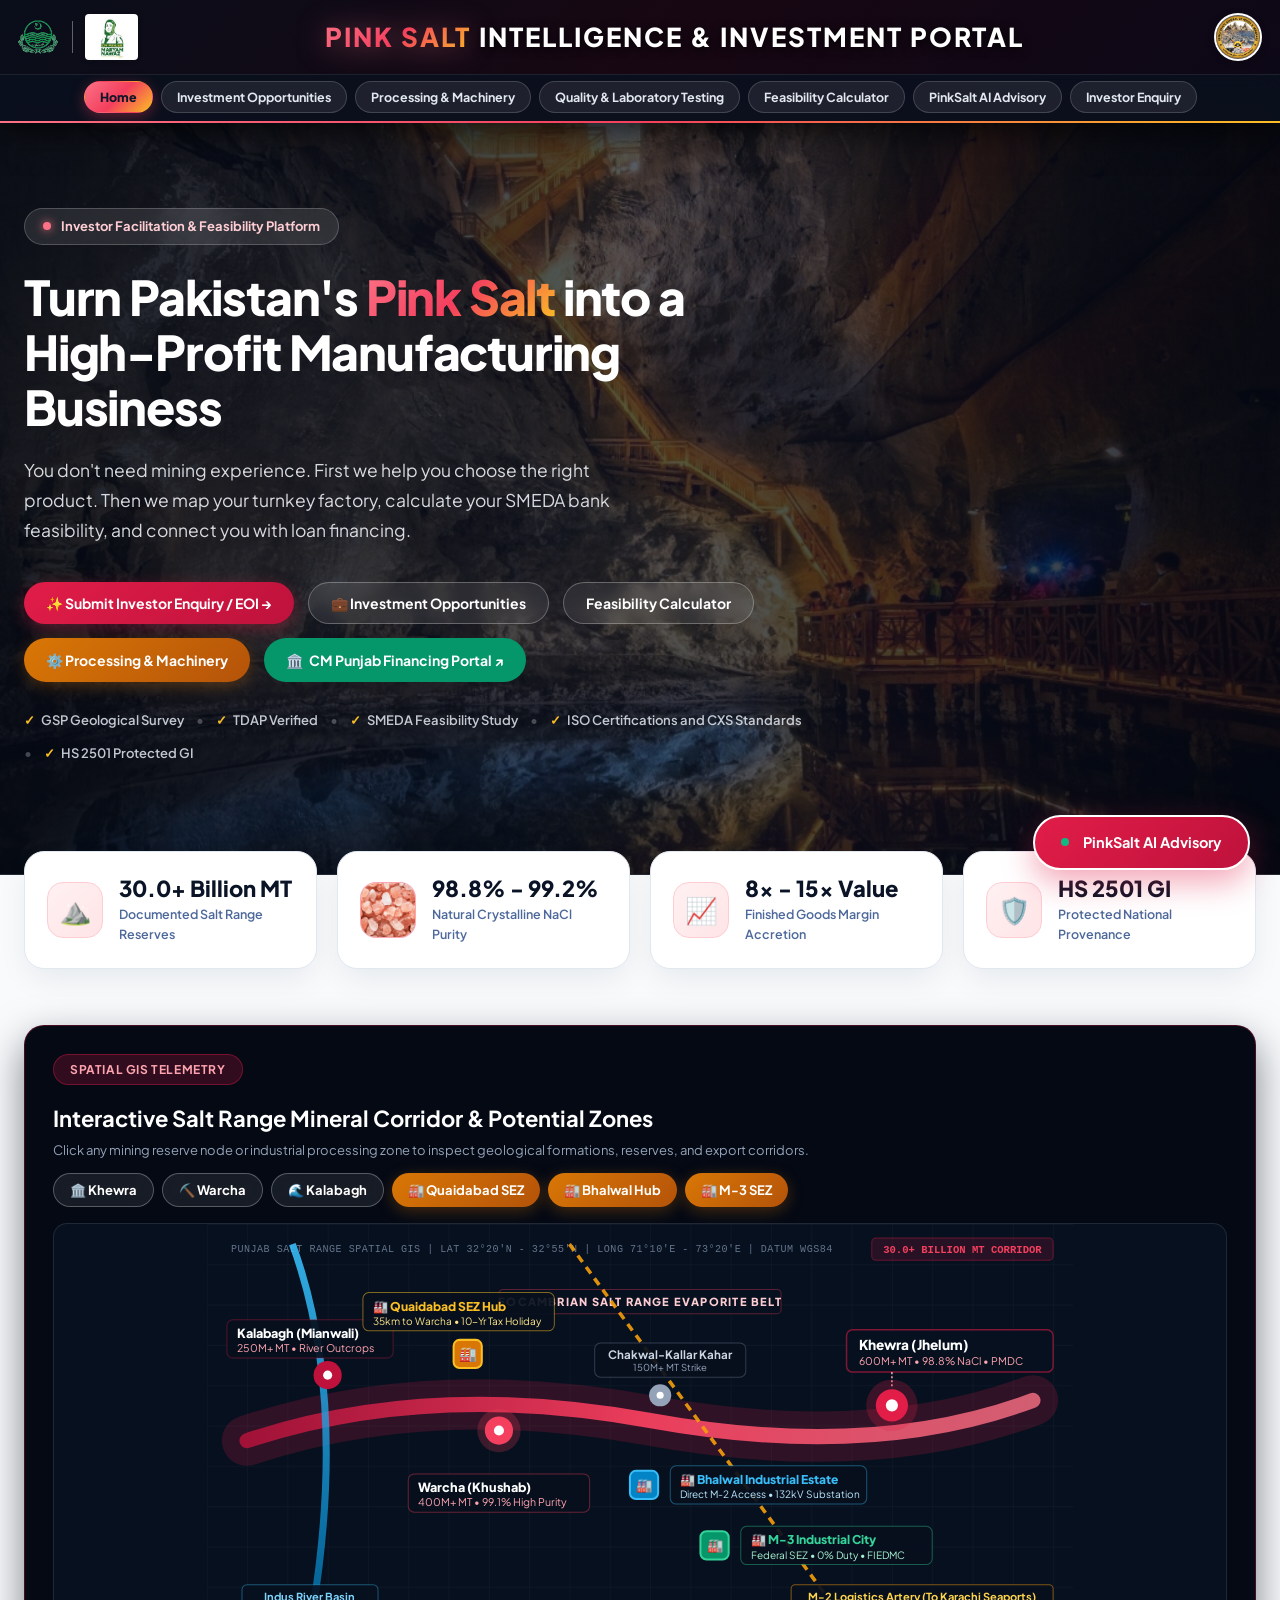
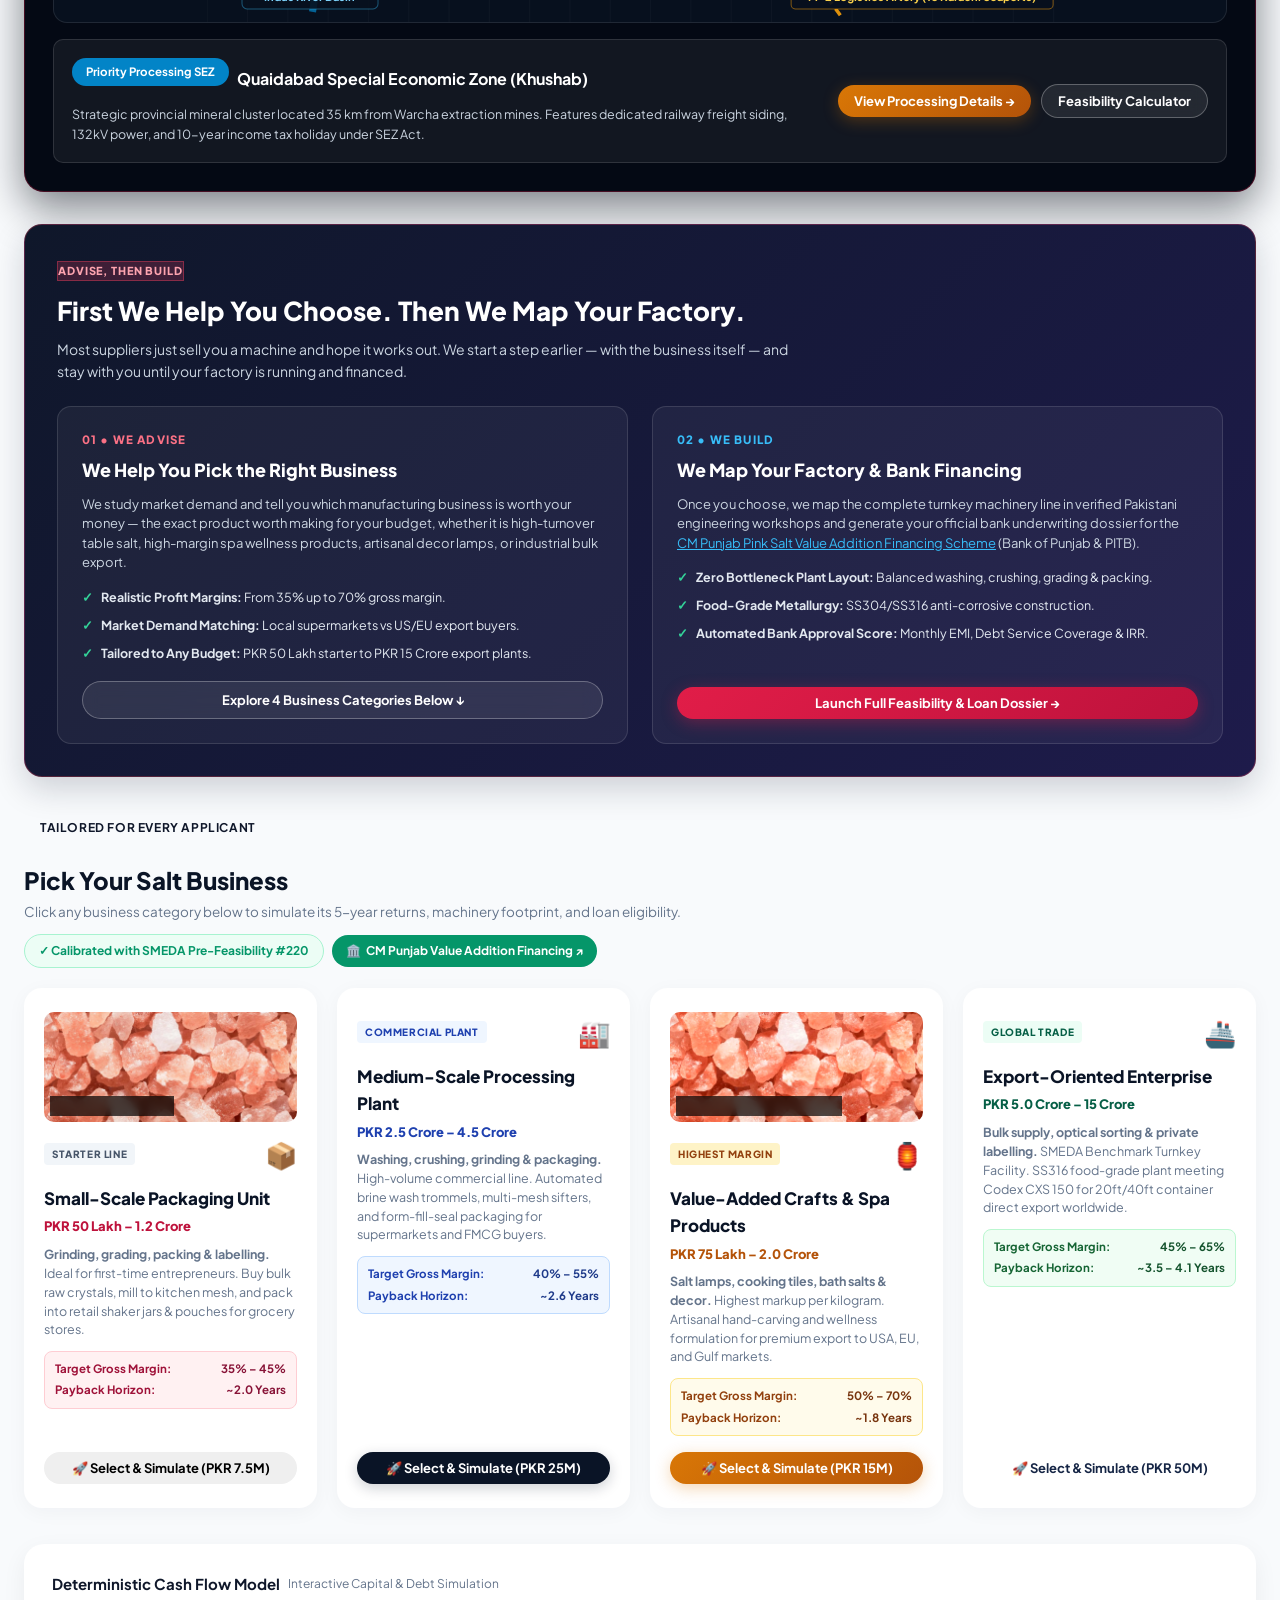
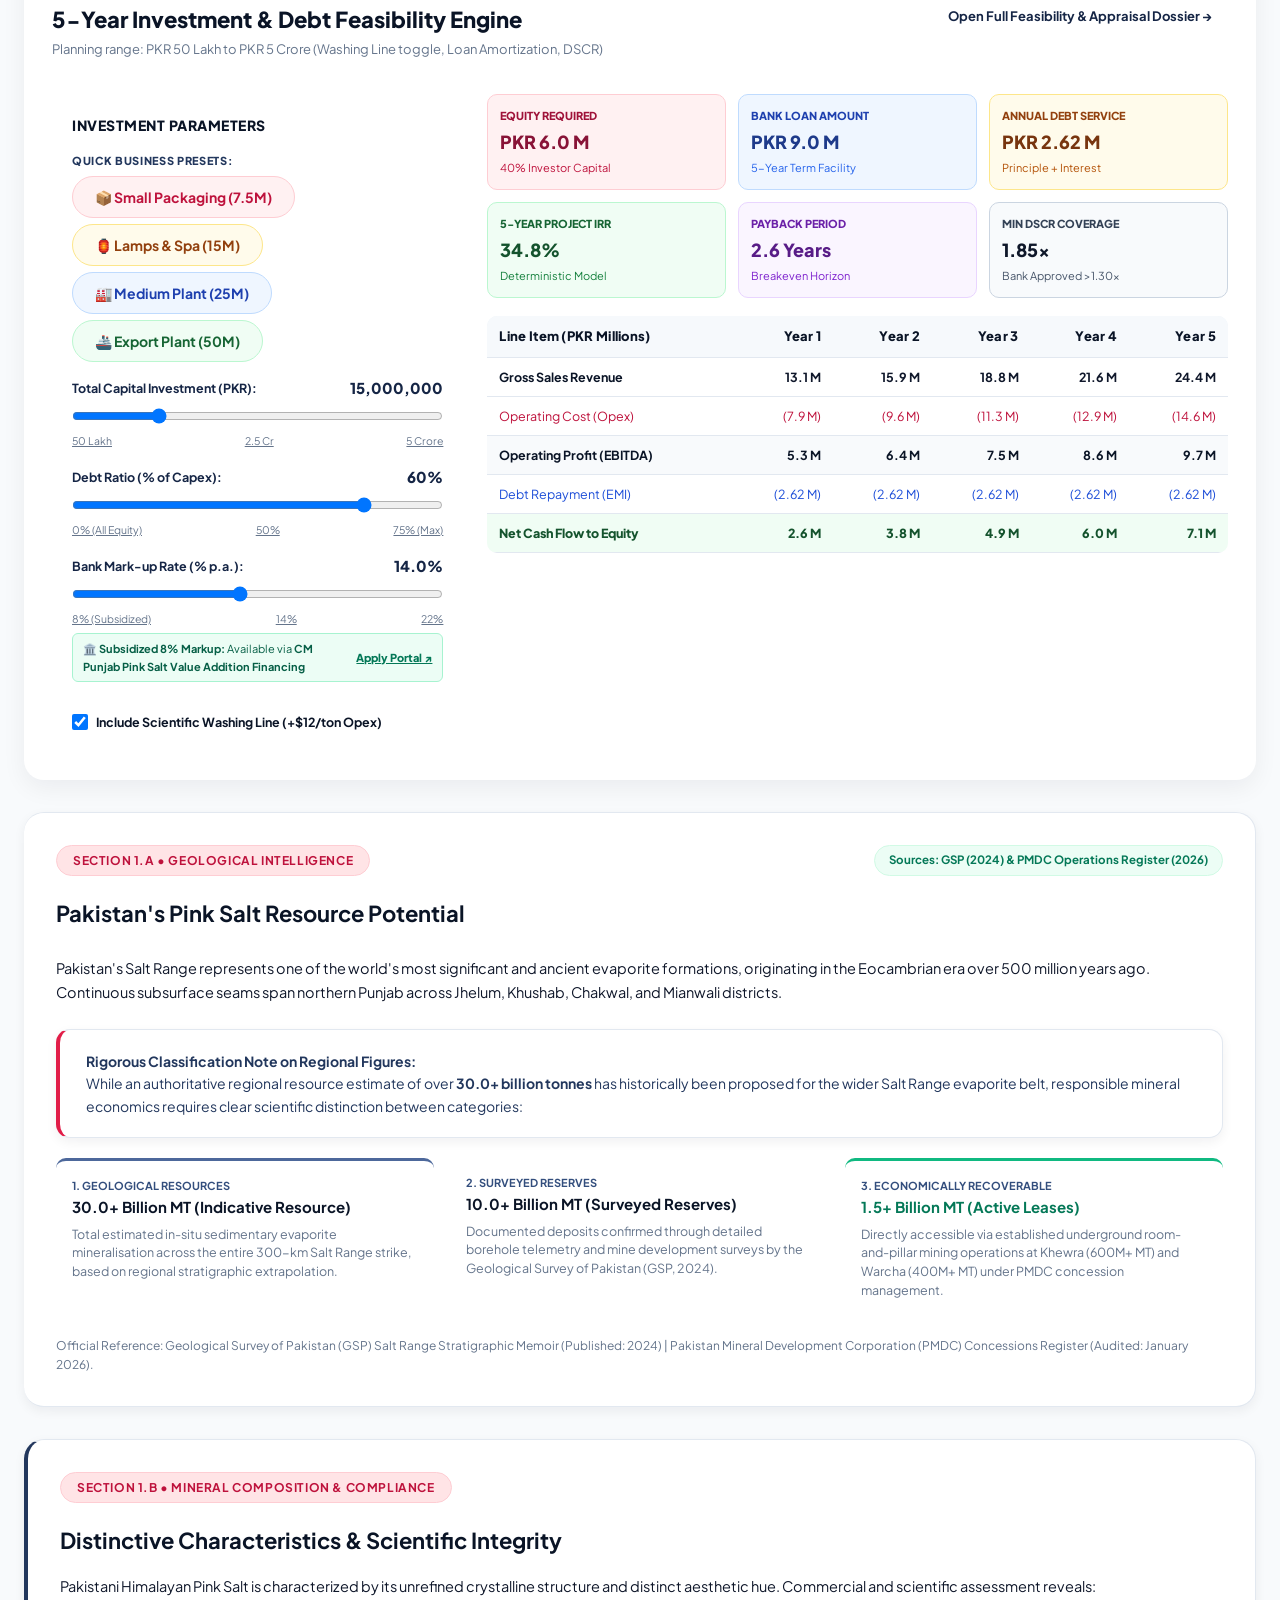
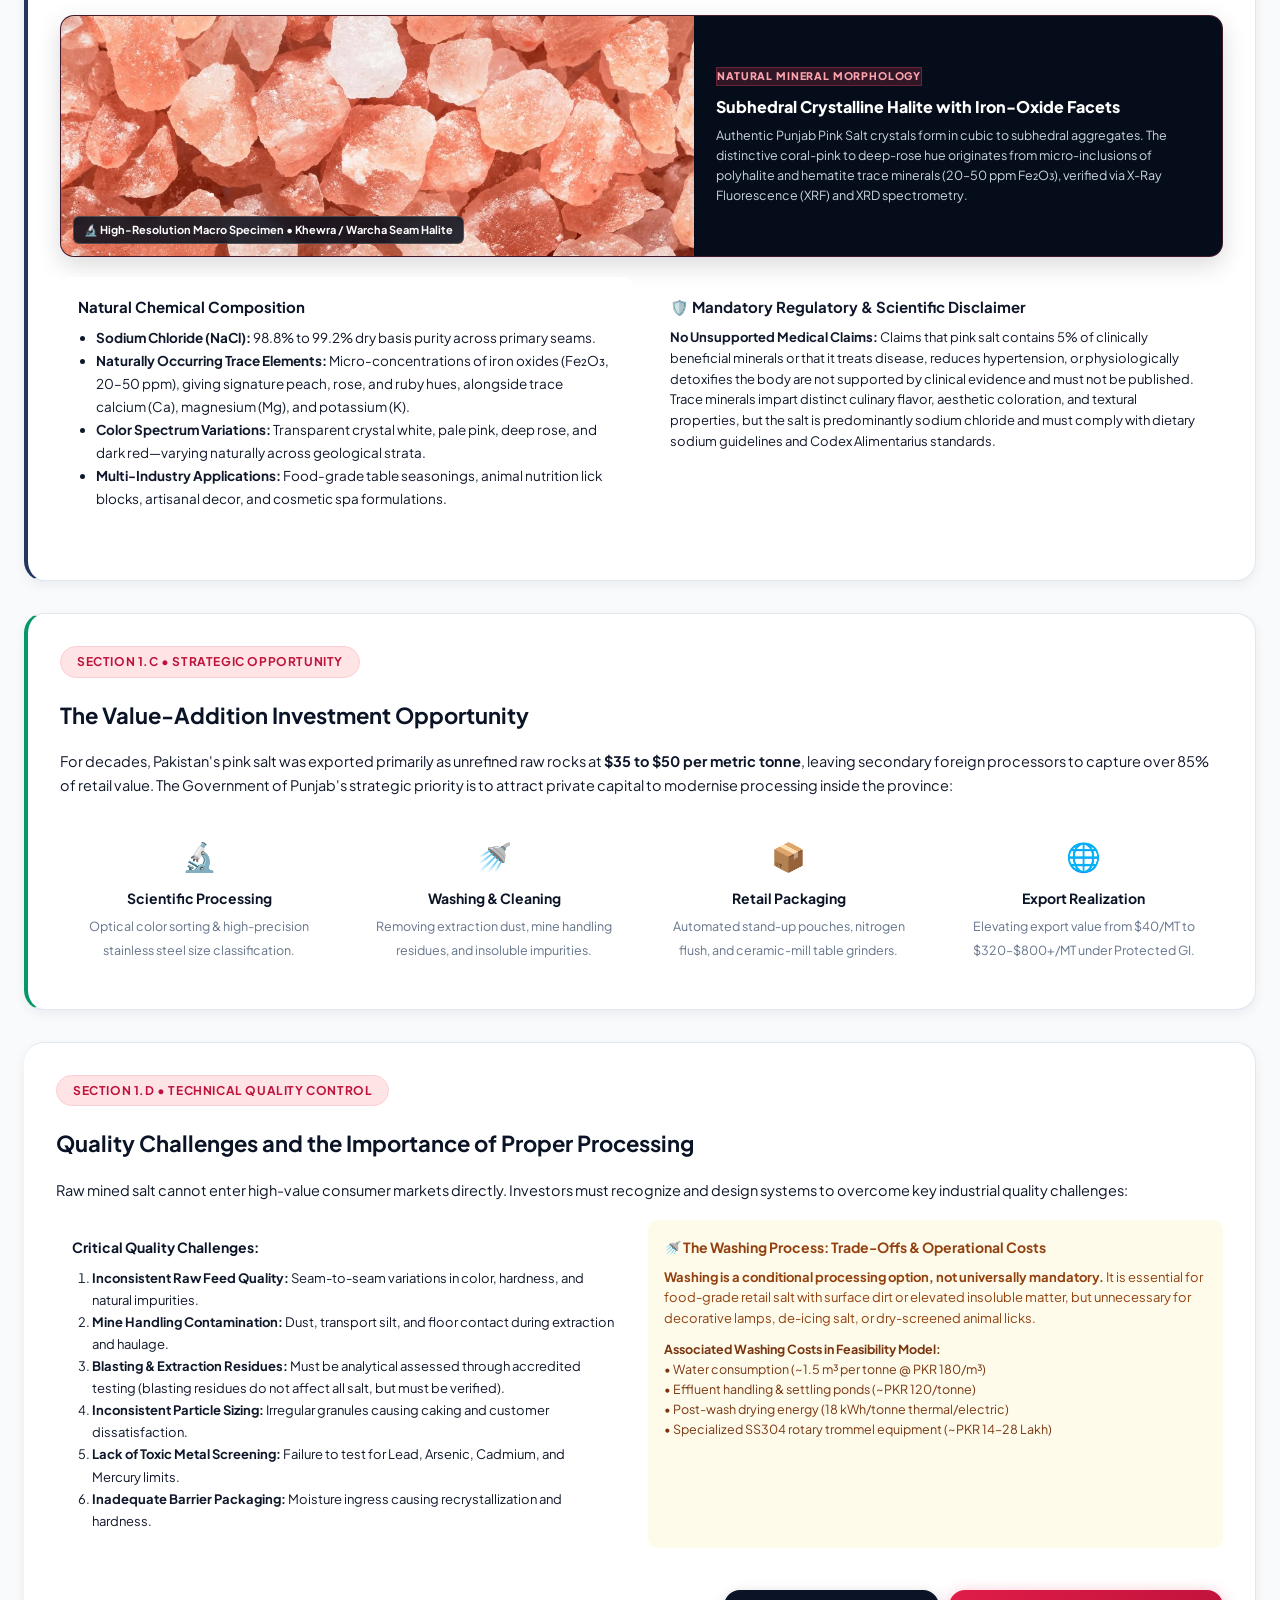
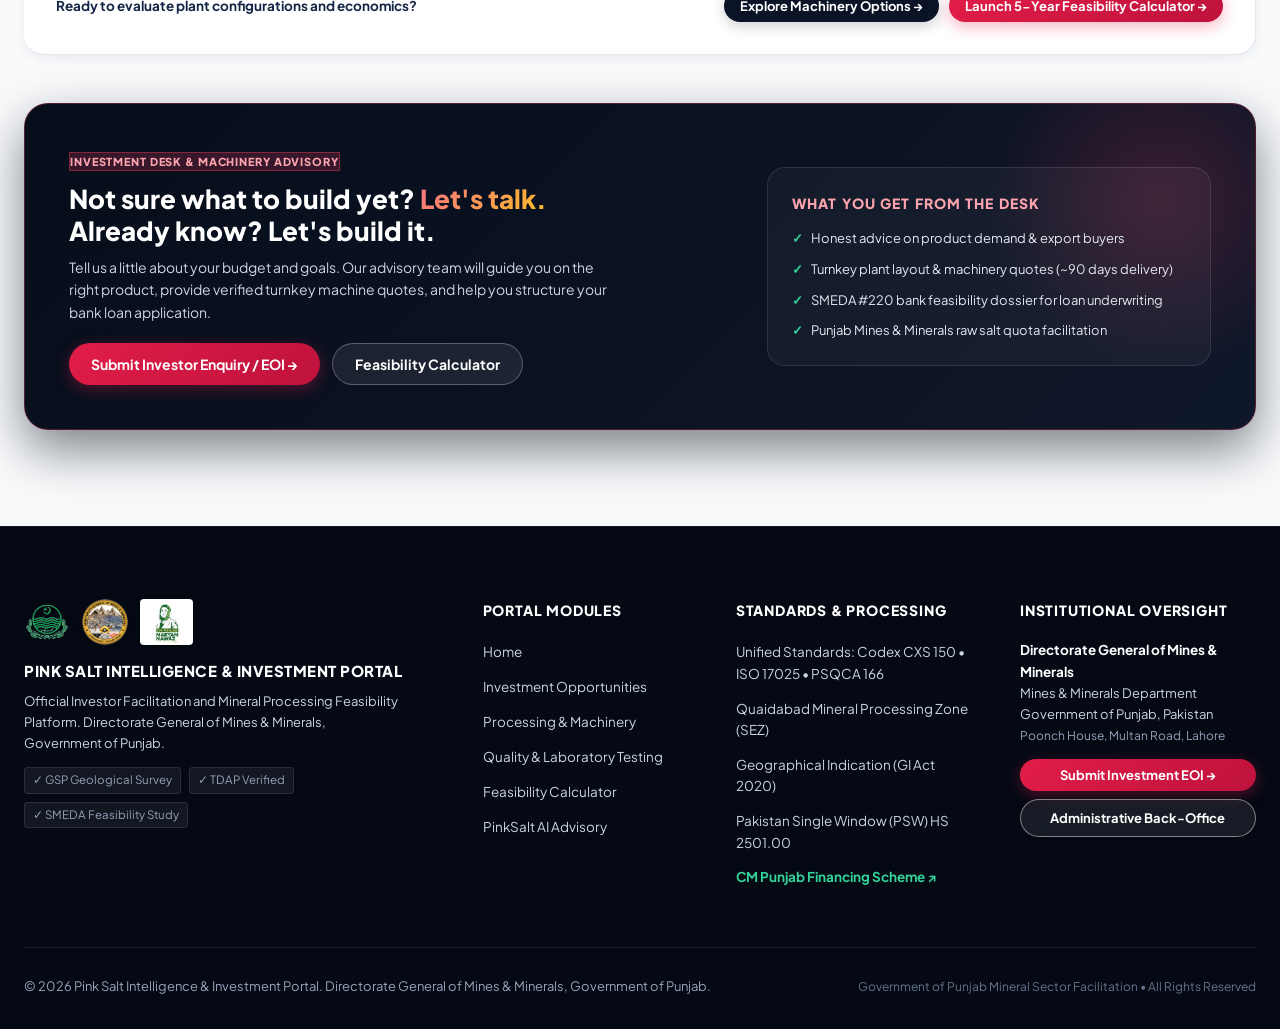
==== commit ffde19c6: "feat(header): implement Option 1 deep obsidian glass header with hero Pink Salt gradient title refle" ====
--- a/index.html
+++ b/index.html
@@ -10,7 +10,7 @@
   <link rel="icon" type="image/png" sizes="32x32" href="images/favicon-32x32.png">
   <link rel="icon" type="image/png" sizes="64x64" href="images/pink-salt-favicon.png">
   <link rel="apple-touch-icon" sizes="180x180" href="images/apple-touch-icon.png">
-  <link rel="stylesheet" href="css/portal.css?v=20261105.15">
+  <link rel="stylesheet" href="css/portal.css?v=20261105.16">
 </head>
 <body>
 
@@ -24,7 +24,8 @@
       </div>
 
       <div class="header-portal-title" onclick="switchView('home')" title="Pakistan Pink Salt Intelligence &amp; Investment Portal">
-        <span>PINK SALT INTELLIGENCE &amp; INVESTMENT PORTAL</span>
+        <span class="title-pink-salt">PINK SALT</span>
+        <span class="title-portal-rest">INTELLIGENCE &amp; INVESTMENT PORTAL</span>
       </div>
 
       <div class="header-actions">
@@ -3181,6 +3182,6 @@
     </div>
   </footer>
 
-  <script src="js/portal.js?v=20261105.15"></script>
+  <script src="js/portal.js?v=20261105.16"></script>
 </body>
 </html>
--- a/css/portal.css
+++ b/css/portal.css
@@ -207,13 +207,14 @@
    2. Main Header & Navigation (Pink Salt Mineral Crystal Theme)
    ========================================================================== */
 .site-header {
-  background: linear-gradient(135deg, #881337 0%, #be123c 24%, #e11d48 50%, #f43f5e 78%, #fb7185 100%);
-  border-bottom: 1px solid rgba(255, 255, 255, 0.22);
+  background: linear-gradient(135deg, #090e1a 0%, #170712 50%, #0c0817 100%);
+  border-bottom: 2px solid transparent;
+  border-image: linear-gradient(90deg, #fb7185 0%, #f43f5e 50%, #fbbf24 100%) 1;
   position: sticky;
   top: 0;
   z-index: 1000;
   transition: all 0.3s ease;
-  box-shadow: 0 6px 26px rgba(136, 19, 55, 0.35);
+  box-shadow: 0 8px 30px rgba(0, 0, 0, 0.7);
   width: 100%;
 }
 
@@ -443,8 +444,9 @@
 }
 
 .mobile-nav-drawer .nav-link.active {
-  background: linear-gradient(135deg, var(--salt-600) 0%, var(--salt-700) 100%);
-  color: #ffffff;
+  background: linear-gradient(135deg, #fb7185 0%, #f43f5e 50%, #fbbf24 100%);
+  color: #0f172a;
+  font-weight: 800;
 }
 
 /* ==========================================================================
@@ -2826,11 +2828,12 @@
   }
 }
 
-/* Header Title: Clean Prominent Typography (No Glass Round, ALL CAPS) */
+/* Header Title: Clean Prominent Typography with Pink Salt Hero Gradient Reflection */
 .header-portal-title {
   display: inline-flex;
   align-items: center;
   justify-content: center;
+  gap: 8px;
   background: transparent !important;
   background-color: transparent !important;
   border: none !important;
@@ -2846,24 +2849,39 @@
 }
 
 .header-portal-title:hover {
-  opacity: 0.92;
+  opacity: 0.95;
   transform: translateY(-1px);
 }
 
-.header-portal-title span {
+.header-portal-title .title-pink-salt {
   font-size: 26px;
   font-weight: 900;
   letter-spacing: 2px;
   text-transform: uppercase;
   font-family: 'Plus Jakarta Sans', -apple-system, BlinkMacSystemFont, 'Inter', 'Segoe UI', Roboto, sans-serif;
-  color: #ffffff;
-  text-shadow: 0 2px 12px rgba(0, 0, 0, 0.45);
+  background: linear-gradient(135deg, #fb7185 0%, #f43f5e 50%, #fbbf24 100%);
+  -webkit-background-clip: text;
+  -webkit-text-fill-color: transparent;
+  display: inline-block;
+  filter: drop-shadow(0 2px 14px rgba(251, 113, 133, 0.5));
   white-space: nowrap;
 }
 
+.header-portal-title .title-portal-rest {
+  font-size: 26px;
+  font-weight: 900;
+  letter-spacing: 2px;
+  text-transform: uppercase;
+  font-family: 'Plus Jakarta Sans', -apple-system, BlinkMacSystemFont, 'Inter', 'Segoe UI', Roboto, sans-serif;
+  color: #ffffff;
+  text-shadow: 0 2px 10px rgba(0, 0, 0, 0.85);
+  white-space: nowrap;
+}
+
 @media (max-width: 1200px) {
-  .header-portal-title span {
-    font-size: 21px;
+  .header-portal-title .title-pink-salt,
+  .header-portal-title .title-portal-rest {
+    font-size: 20px;
     letter-spacing: 1.4px;
   }
 }
@@ -2871,9 +2889,12 @@
 @media (max-width: 900px) {
   .header-portal-title {
     padding: 2px 4px;
-  }
-  .header-portal-title span {
-    font-size: 16px;
+    flex-wrap: wrap;
+    gap: 4px;
+  }
+  .header-portal-title .title-pink-salt,
+  .header-portal-title .title-portal-rest {
+    font-size: 15px;
     letter-spacing: 0.8px;
     white-space: normal;
     text-align: center;
@@ -2882,8 +2903,9 @@
 }
 
 @media (max-width: 520px) {
-  .header-portal-title span {
-    font-size: 12.5px;
+  .header-portal-title .title-pink-salt,
+  .header-portal-title .title-portal-rest {
+    font-size: 11.5px;
     letter-spacing: 0.4px;
   }
 }
@@ -2891,10 +2913,10 @@
 /* Executive Navigation Shelf: Always Visible & Effortless to Use */
 .header-hover-shelf {
   display: block;
-  background: rgba(88, 10, 32, 0.45);
-  backdrop-filter: blur(12px);
-  -webkit-backdrop-filter: blur(12px);
-  border-top: 1px solid rgba(255, 255, 255, 0.16);
+  background: rgba(11, 17, 30, 0.88);
+  backdrop-filter: blur(16px);
+  -webkit-backdrop-filter: blur(16px);
+  border-top: 1px solid rgba(255, 255, 255, 0.08);
   padding: 6px 20px 8px 20px;
   transition: all 0.25s ease;
 }
@@ -2921,10 +2943,10 @@
   display: inline-flex;
   align-items: center;
   padding: 5px 15px;
-  background: rgba(255, 255, 255, 0.12);
-  border: 1px solid rgba(255, 255, 255, 0.22);
+  background: rgba(255, 255, 255, 0.08);
+  border: 1px solid rgba(255, 255, 255, 0.16);
   border-radius: 9999px;
-  color: #ffffff;
+  color: #e2e8f0;
   font-size: 12.5px;
   font-weight: 700;
   cursor: pointer;
@@ -2936,19 +2958,19 @@
 
 .header-tab-pill:hover,
 .header-hover-tab:hover {
-  background: rgba(255, 255, 255, 0.28);
-  border-color: #ffffff;
+  background: rgba(255, 255, 255, 0.18);
+  border-color: rgba(251, 113, 133, 0.5);
   transform: translateY(-1px);
   color: #ffffff;
 }
 
 .header-tab-pill.active,
 .header-hover-tab.active {
-  background: #ffffff !important;
-  color: #881337 !important;
-  border-color: #ffffff !important;
+  background: linear-gradient(135deg, #fb7185 0%, #f43f5e 50%, #fbbf24 100%) !important;
+  color: #0f172a !important;
+  border-color: transparent !important;
   font-weight: 800;
-  box-shadow: 0 4px 12px rgba(0, 0, 0, 0.25);
+  box-shadow: 0 4px 14px rgba(244, 63, 94, 0.35);
 }
 
 @media (max-width: 900px) {
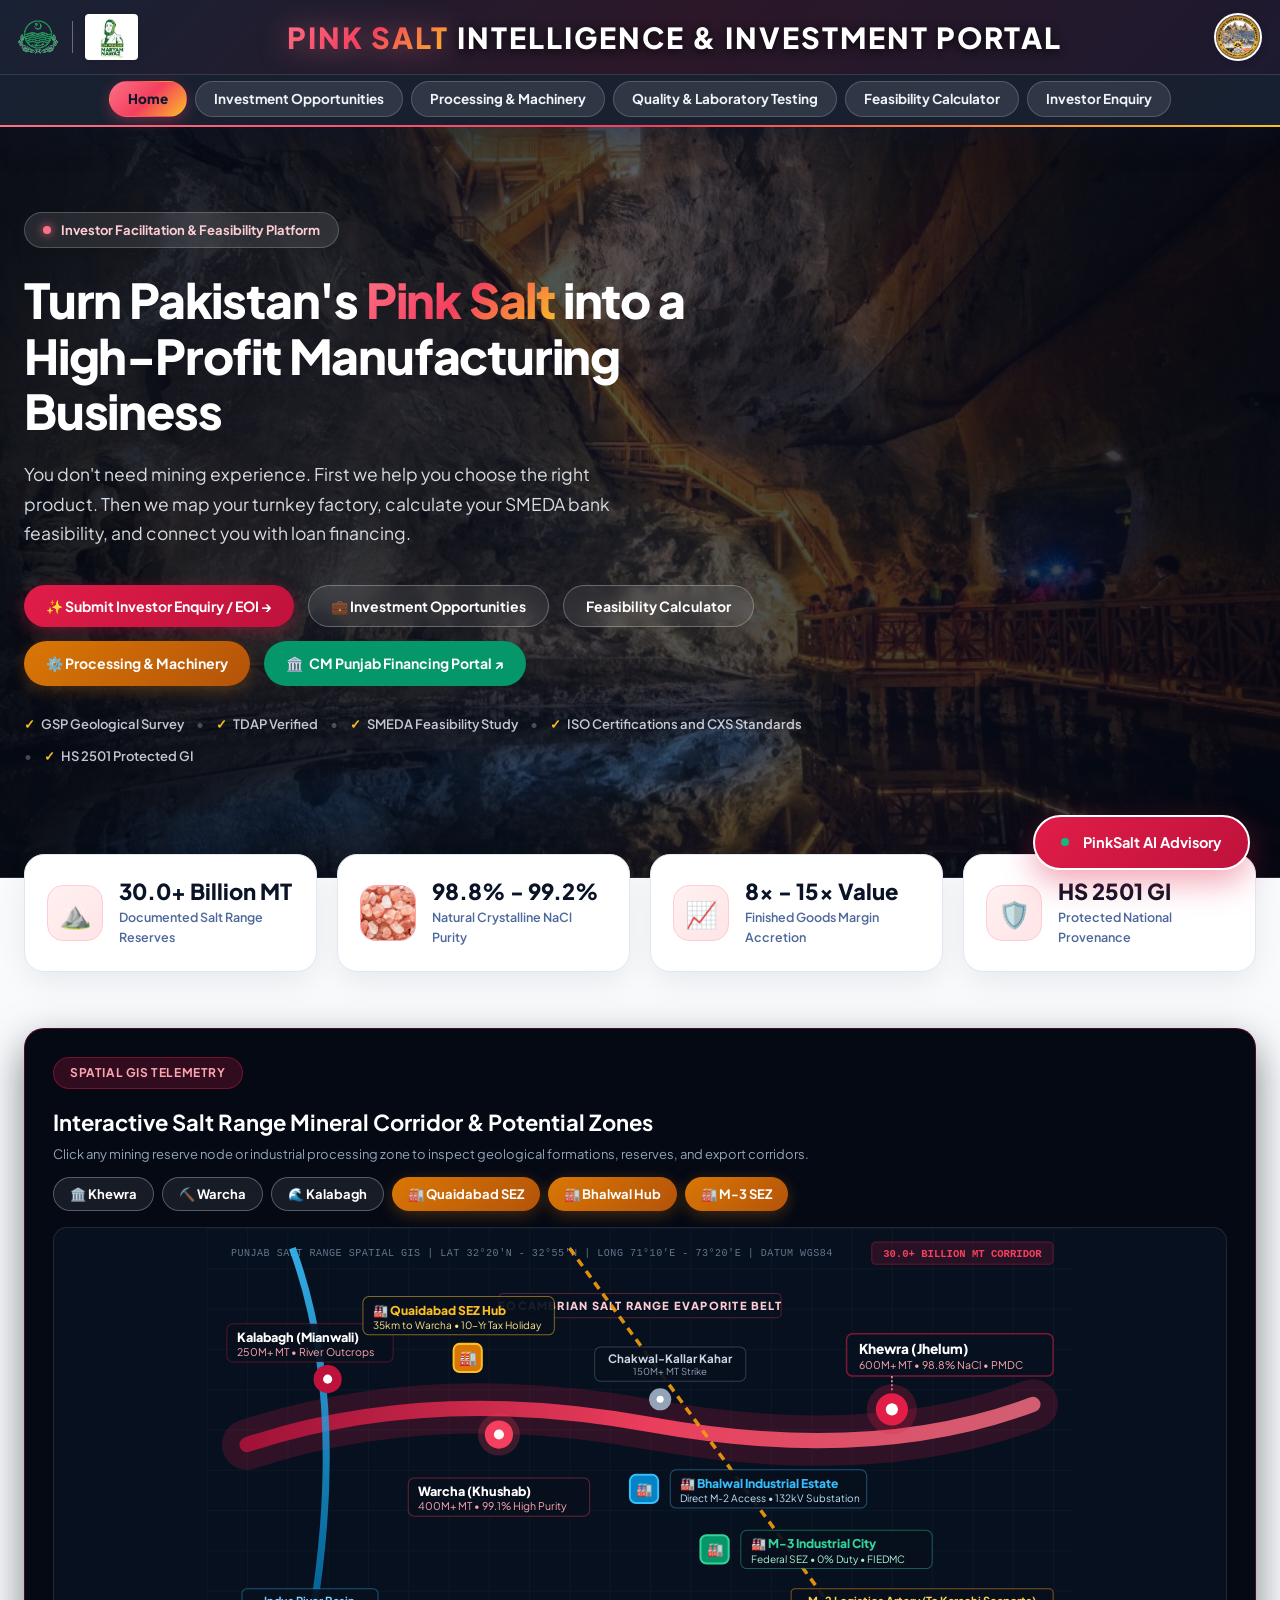
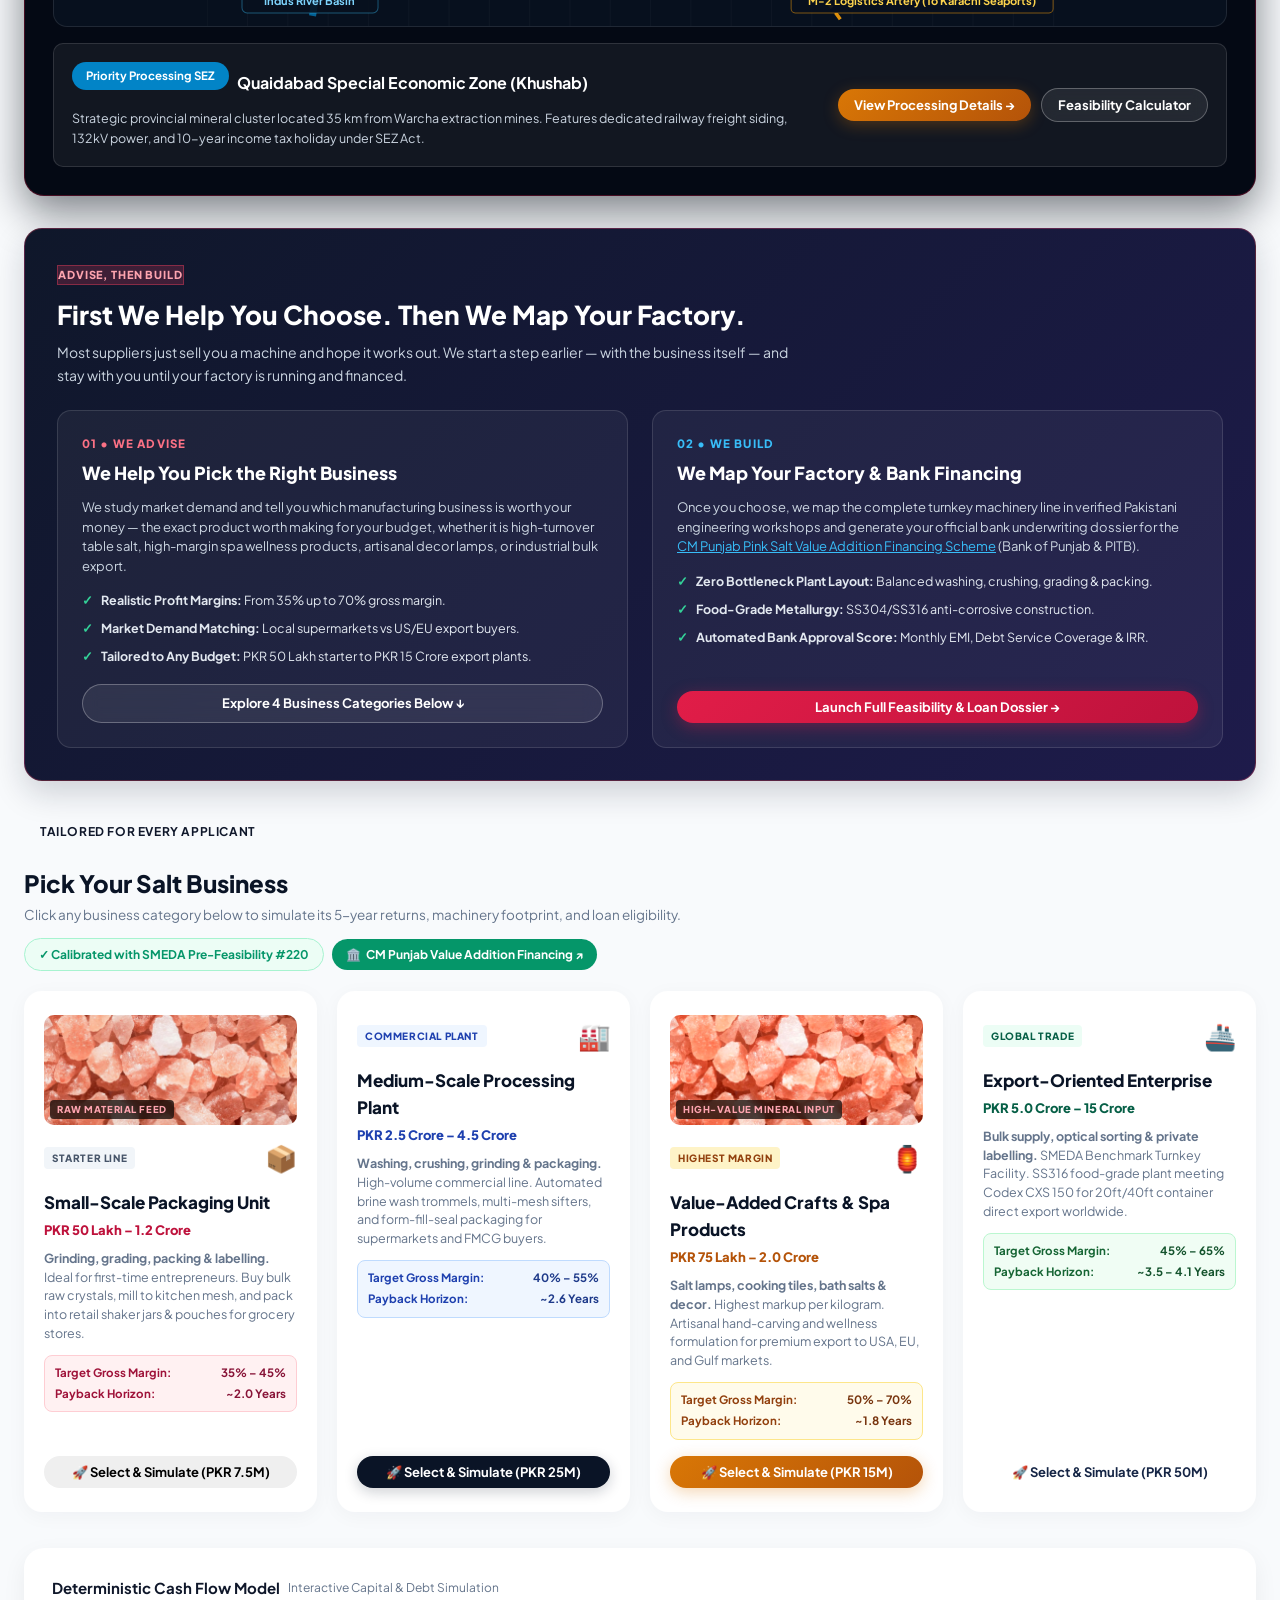
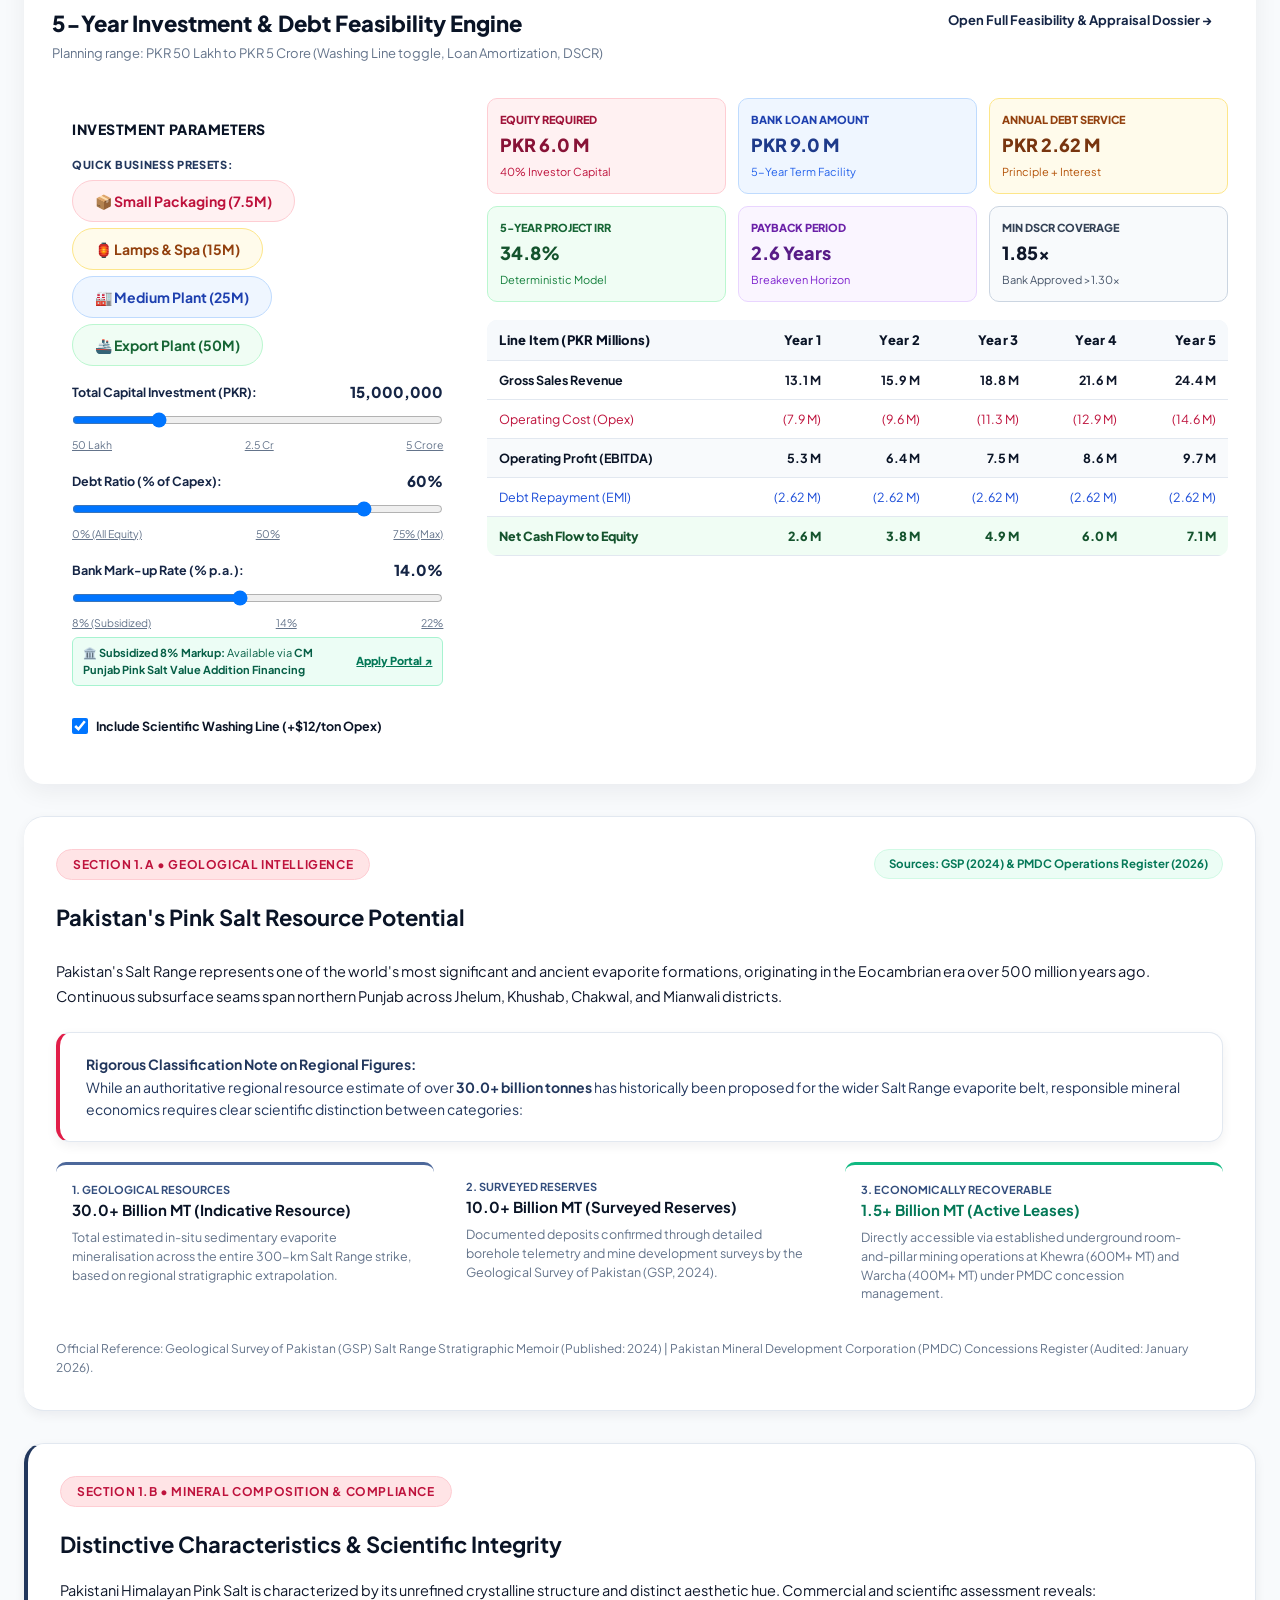
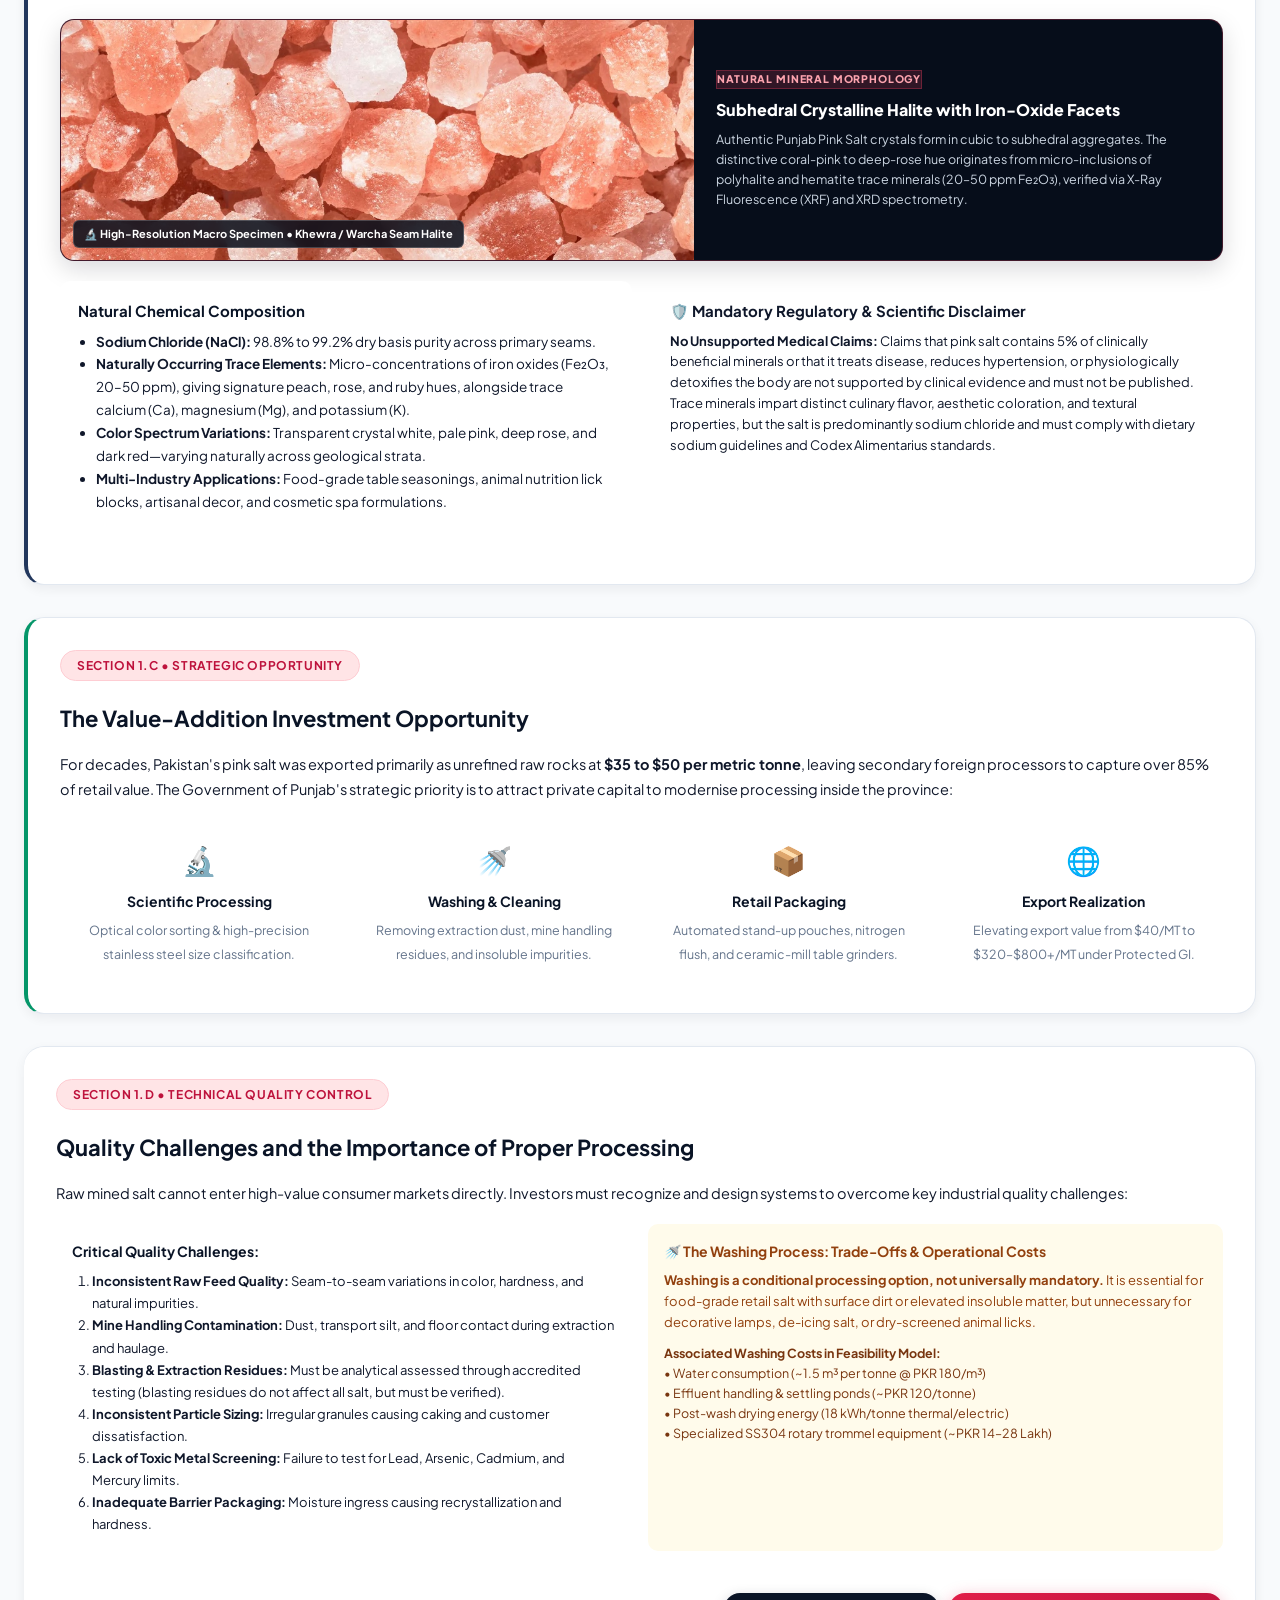
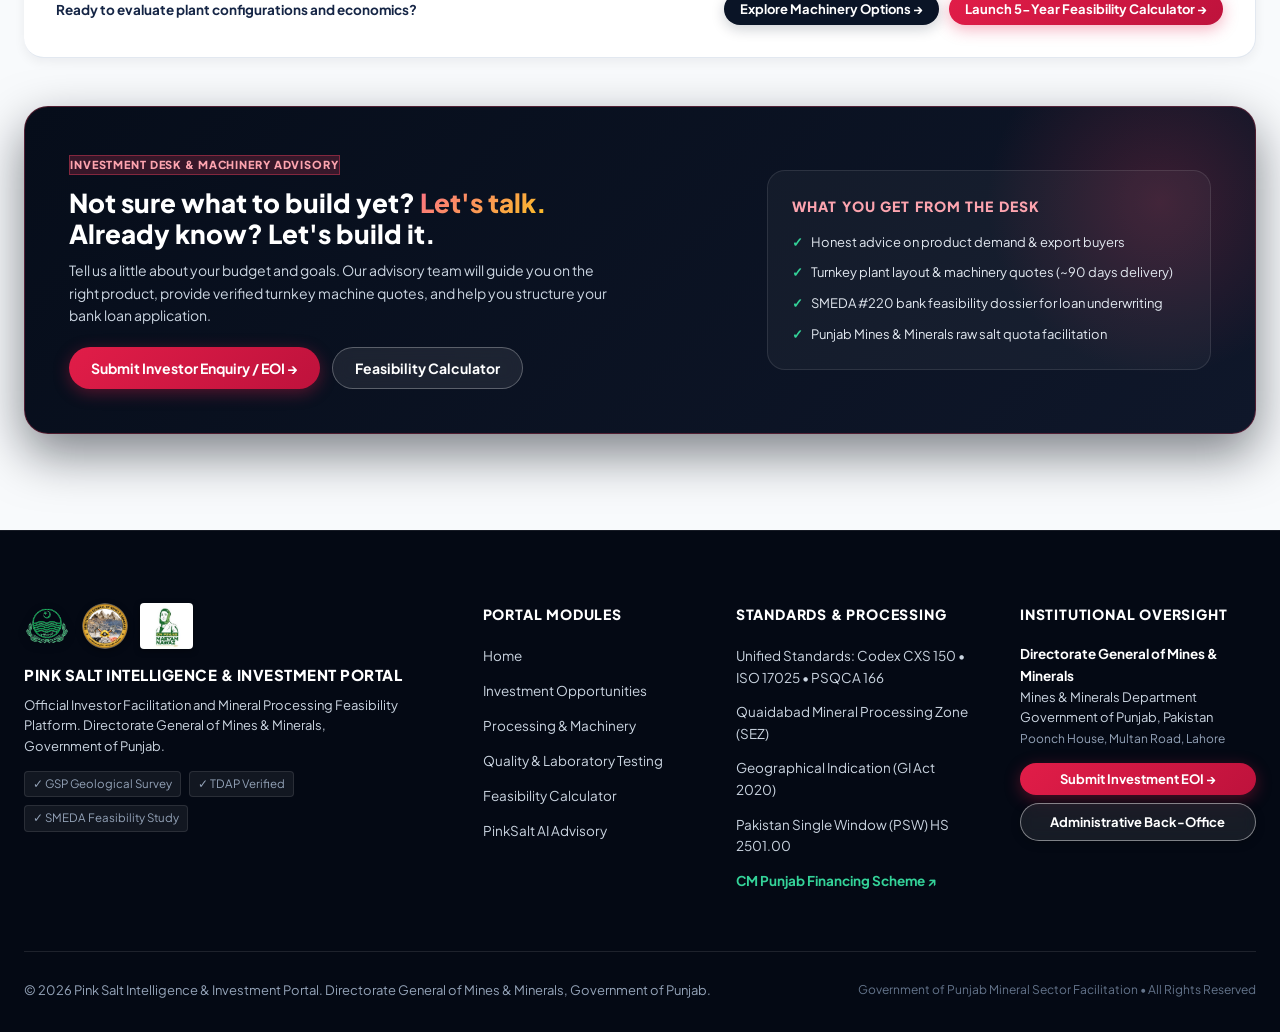
==== commit 17ff44de: "feat(header): remove AI advisory from header shelf, lighten header background, and enlarge title and" ====
--- a/index.html
+++ b/index.html
@@ -10,7 +10,7 @@
   <link rel="icon" type="image/png" sizes="32x32" href="images/favicon-32x32.png">
   <link rel="icon" type="image/png" sizes="64x64" href="images/pink-salt-favicon.png">
   <link rel="apple-touch-icon" sizes="180x180" href="images/apple-touch-icon.png">
-  <link rel="stylesheet" href="css/portal.css?v=20261105.16">
+  <link rel="stylesheet" href="css/portal.css?v=20261105.17">
 </head>
 <body>
 
@@ -48,7 +48,6 @@
         <a class="header-hover-tab" data-view="processing-options" onclick="switchView('processing-options')">Processing &amp; Machinery</a>
         <a class="header-hover-tab" data-view="quality-testing" onclick="switchView('quality-testing')">Quality &amp; Laboratory Testing</a>
         <a class="header-hover-tab" data-view="calculator" onclick="switchView('calculator')">Feasibility Calculator</a>
-        <a class="header-hover-tab" data-view="ai" onclick="switchView('ai')">PinkSalt AI Advisory</a>
         <a class="header-hover-tab" data-view="enquiry" onclick="switchView('enquiry')">Investor Enquiry</a>
       </div>
     </div>
@@ -3182,6 +3181,6 @@
     </div>
   </footer>
 
-  <script src="js/portal.js?v=20261105.16"></script>
+  <script src="js/portal.js?v=20261105.17"></script>
 </body>
 </html>
--- a/css/portal.css
+++ b/css/portal.css
@@ -207,14 +207,14 @@
    2. Main Header & Navigation (Pink Salt Mineral Crystal Theme)
    ========================================================================== */
 .site-header {
-  background: linear-gradient(135deg, #090e1a 0%, #170712 50%, #0c0817 100%);
+  background: linear-gradient(135deg, #182234 0%, #2b1728 50%, #1c1a30 100%);
   border-bottom: 2px solid transparent;
   border-image: linear-gradient(90deg, #fb7185 0%, #f43f5e 50%, #fbbf24 100%) 1;
   position: sticky;
   top: 0;
   z-index: 1000;
   transition: all 0.3s ease;
-  box-shadow: 0 8px 30px rgba(0, 0, 0, 0.7);
+  box-shadow: 0 8px 30px rgba(15, 23, 42, 0.45);
   width: 100%;
 }
 
@@ -2854,7 +2854,7 @@
 }
 
 .header-portal-title .title-pink-salt {
-  font-size: 26px;
+  font-size: 29px;
   font-weight: 900;
   letter-spacing: 2px;
   text-transform: uppercase;
@@ -2868,7 +2868,7 @@
 }
 
 .header-portal-title .title-portal-rest {
-  font-size: 26px;
+  font-size: 29px;
   font-weight: 900;
   letter-spacing: 2px;
   text-transform: uppercase;
@@ -2881,7 +2881,7 @@
 @media (max-width: 1200px) {
   .header-portal-title .title-pink-salt,
   .header-portal-title .title-portal-rest {
-    font-size: 20px;
+    font-size: 23px;
     letter-spacing: 1.4px;
   }
 }
@@ -2894,7 +2894,7 @@
   }
   .header-portal-title .title-pink-salt,
   .header-portal-title .title-portal-rest {
-    font-size: 15px;
+    font-size: 17px;
     letter-spacing: 0.8px;
     white-space: normal;
     text-align: center;
@@ -2905,7 +2905,7 @@
 @media (max-width: 520px) {
   .header-portal-title .title-pink-salt,
   .header-portal-title .title-portal-rest {
-    font-size: 11.5px;
+    font-size: 13.5px;
     letter-spacing: 0.4px;
   }
 }
@@ -2913,10 +2913,10 @@
 /* Executive Navigation Shelf: Always Visible & Effortless to Use */
 .header-hover-shelf {
   display: block;
-  background: rgba(11, 17, 30, 0.88);
+  background: rgba(24, 34, 49, 0.90);
   backdrop-filter: blur(16px);
   -webkit-backdrop-filter: blur(16px);
-  border-top: 1px solid rgba(255, 255, 255, 0.08);
+  border-top: 1px solid rgba(255, 255, 255, 0.12);
   padding: 6px 20px 8px 20px;
   transition: all 0.25s ease;
 }
@@ -2942,12 +2942,12 @@
 .header-hover-tab {
   display: inline-flex;
   align-items: center;
-  padding: 5px 15px;
-  background: rgba(255, 255, 255, 0.08);
-  border: 1px solid rgba(255, 255, 255, 0.16);
+  padding: 6px 18px;
+  background: rgba(255, 255, 255, 0.10);
+  border: 1px solid rgba(255, 255, 255, 0.18);
   border-radius: 9999px;
-  color: #e2e8f0;
-  font-size: 12.5px;
+  color: #f1f5f9;
+  font-size: 13.5px;
   font-weight: 700;
   cursor: pointer;
   transition: all 0.2s ease;
@@ -2958,8 +2958,8 @@
 
 .header-tab-pill:hover,
 .header-hover-tab:hover {
-  background: rgba(255, 255, 255, 0.18);
-  border-color: rgba(251, 113, 133, 0.5);
+  background: rgba(255, 255, 255, 0.22);
+  border-color: rgba(251, 113, 133, 0.6);
   transform: translateY(-1px);
   color: #ffffff;
 }
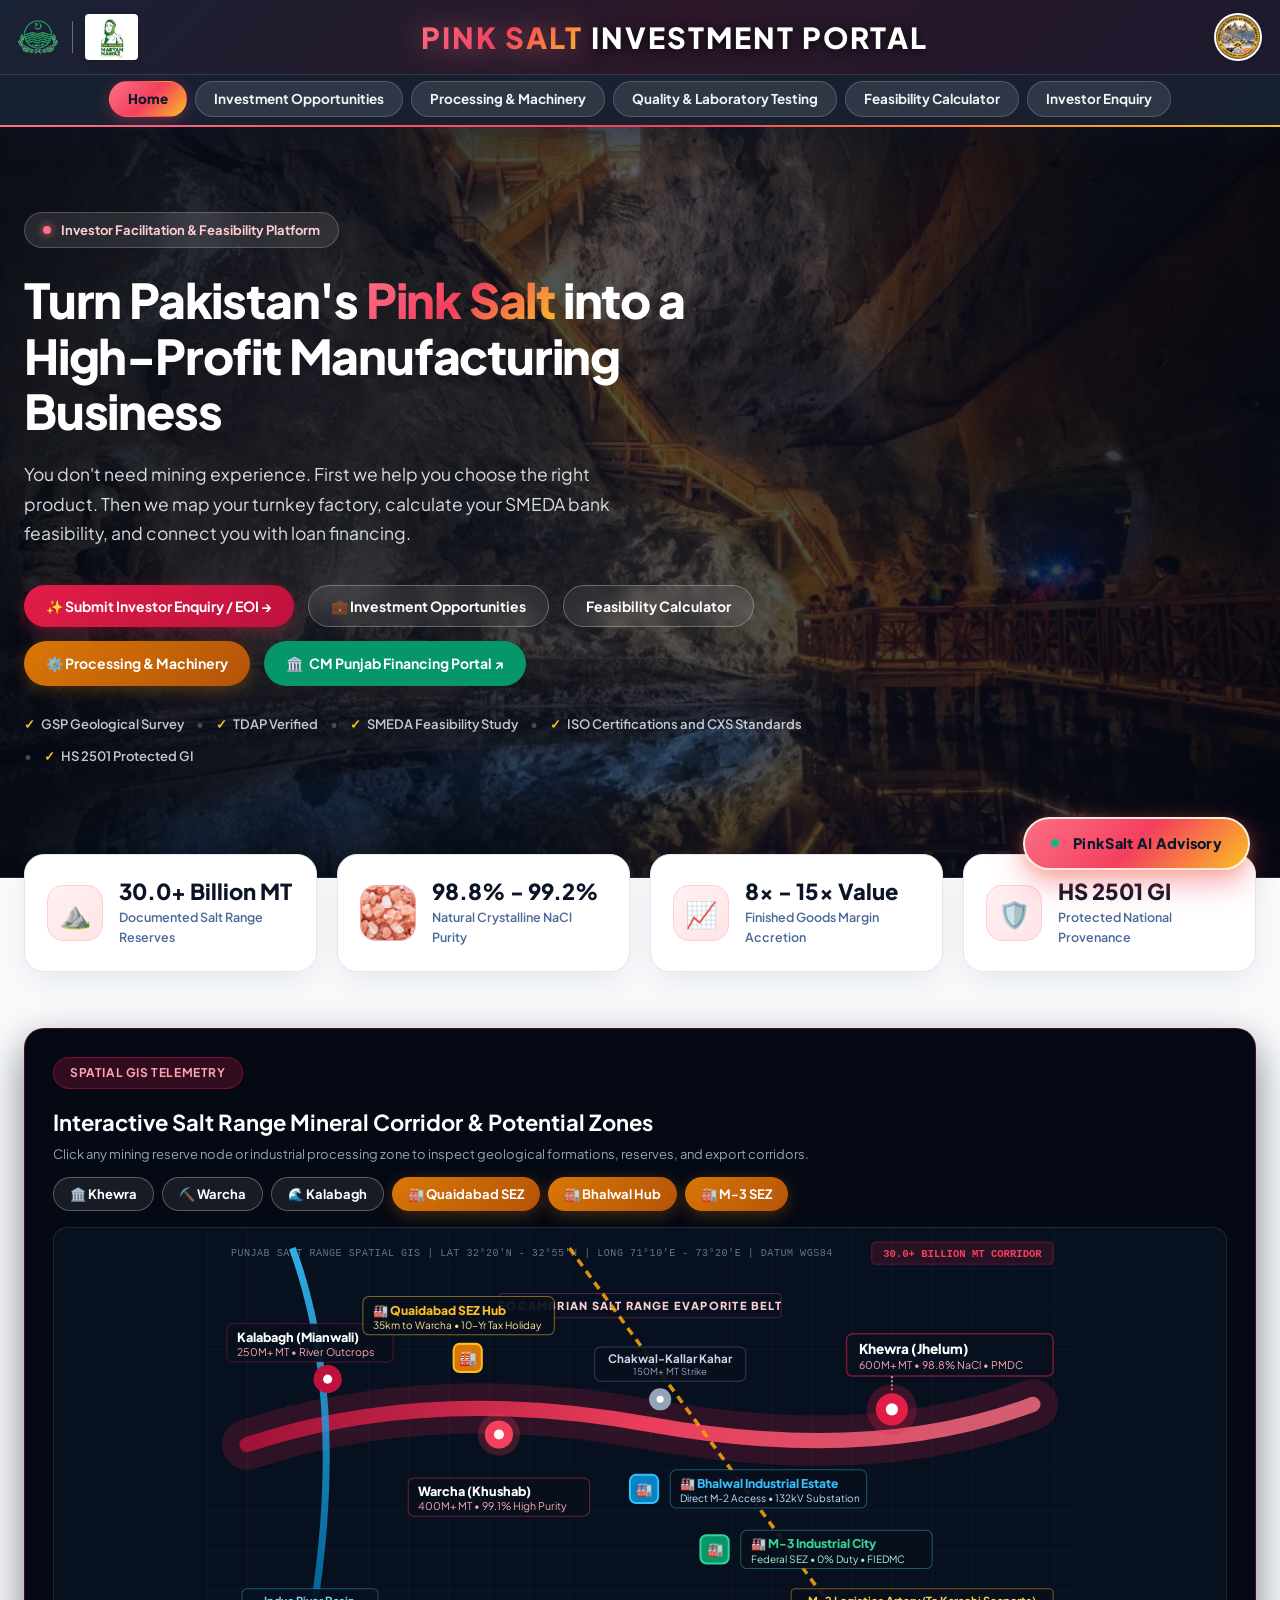
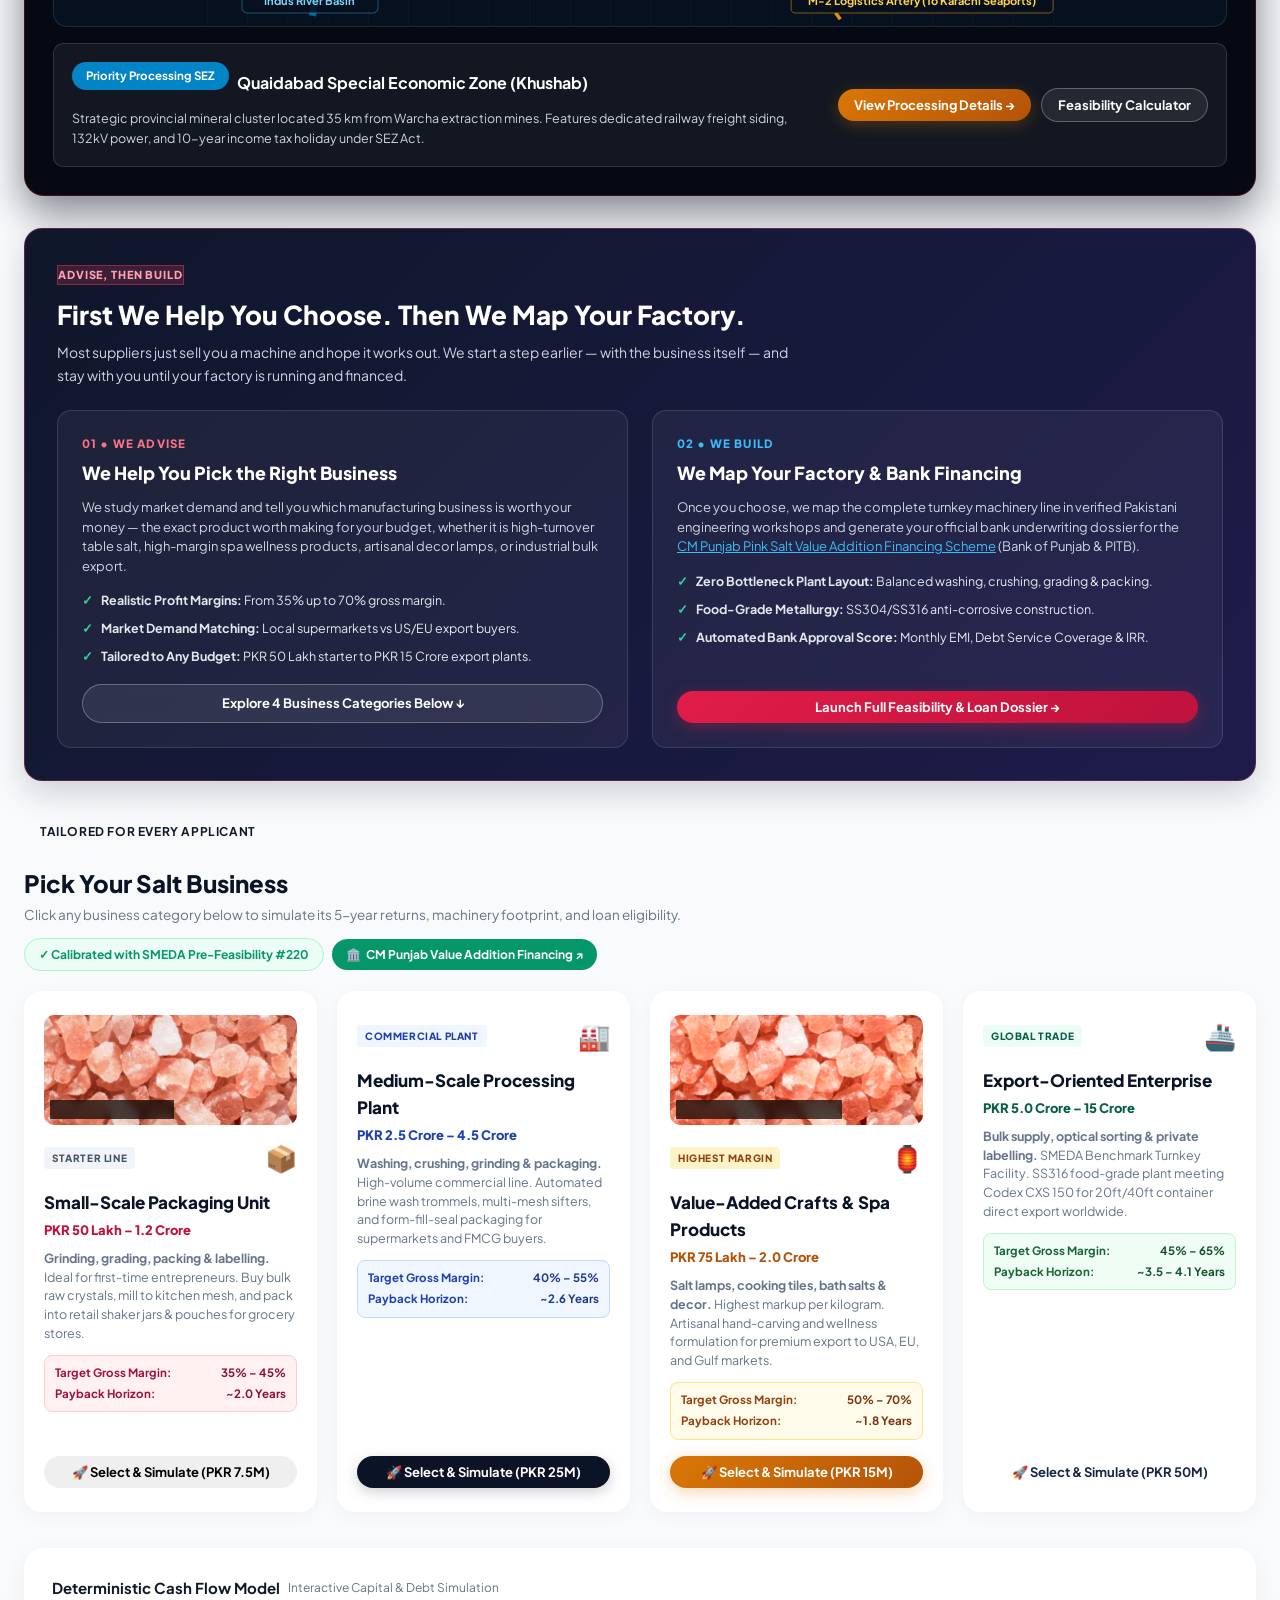
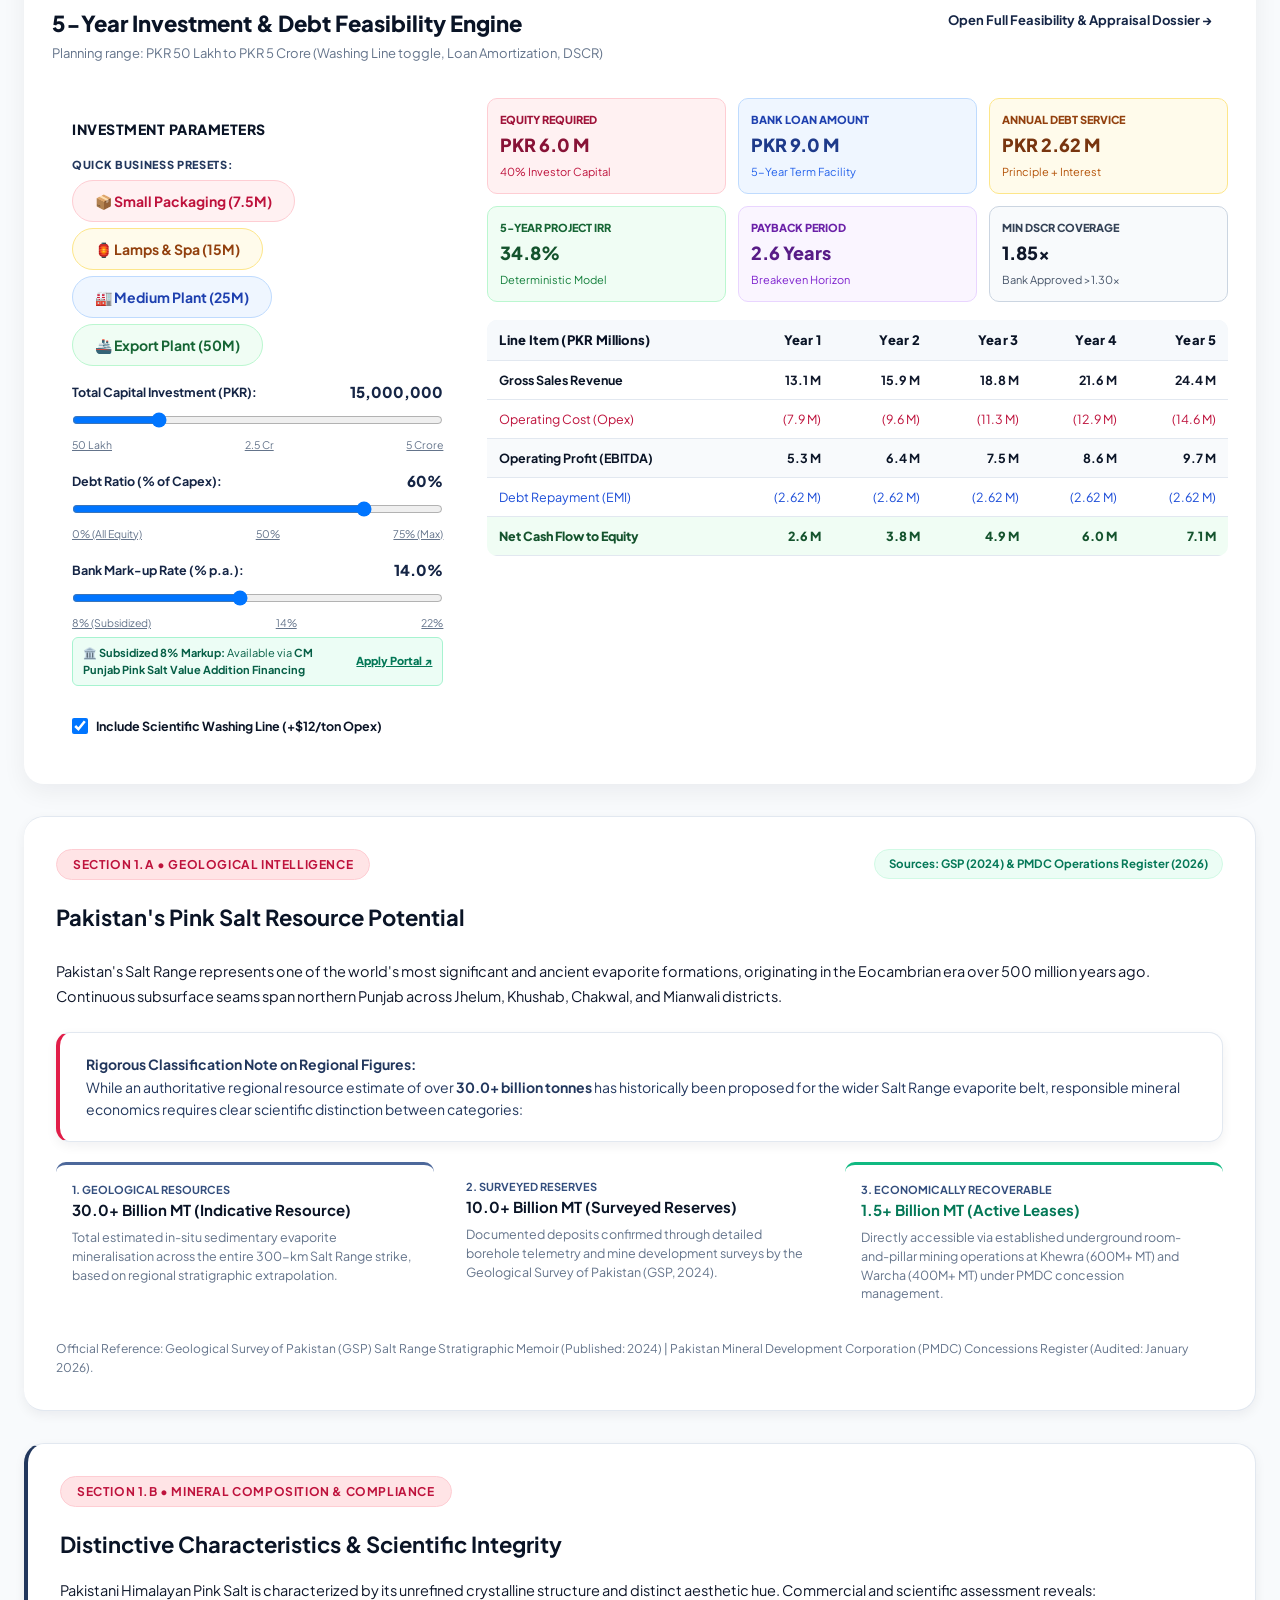
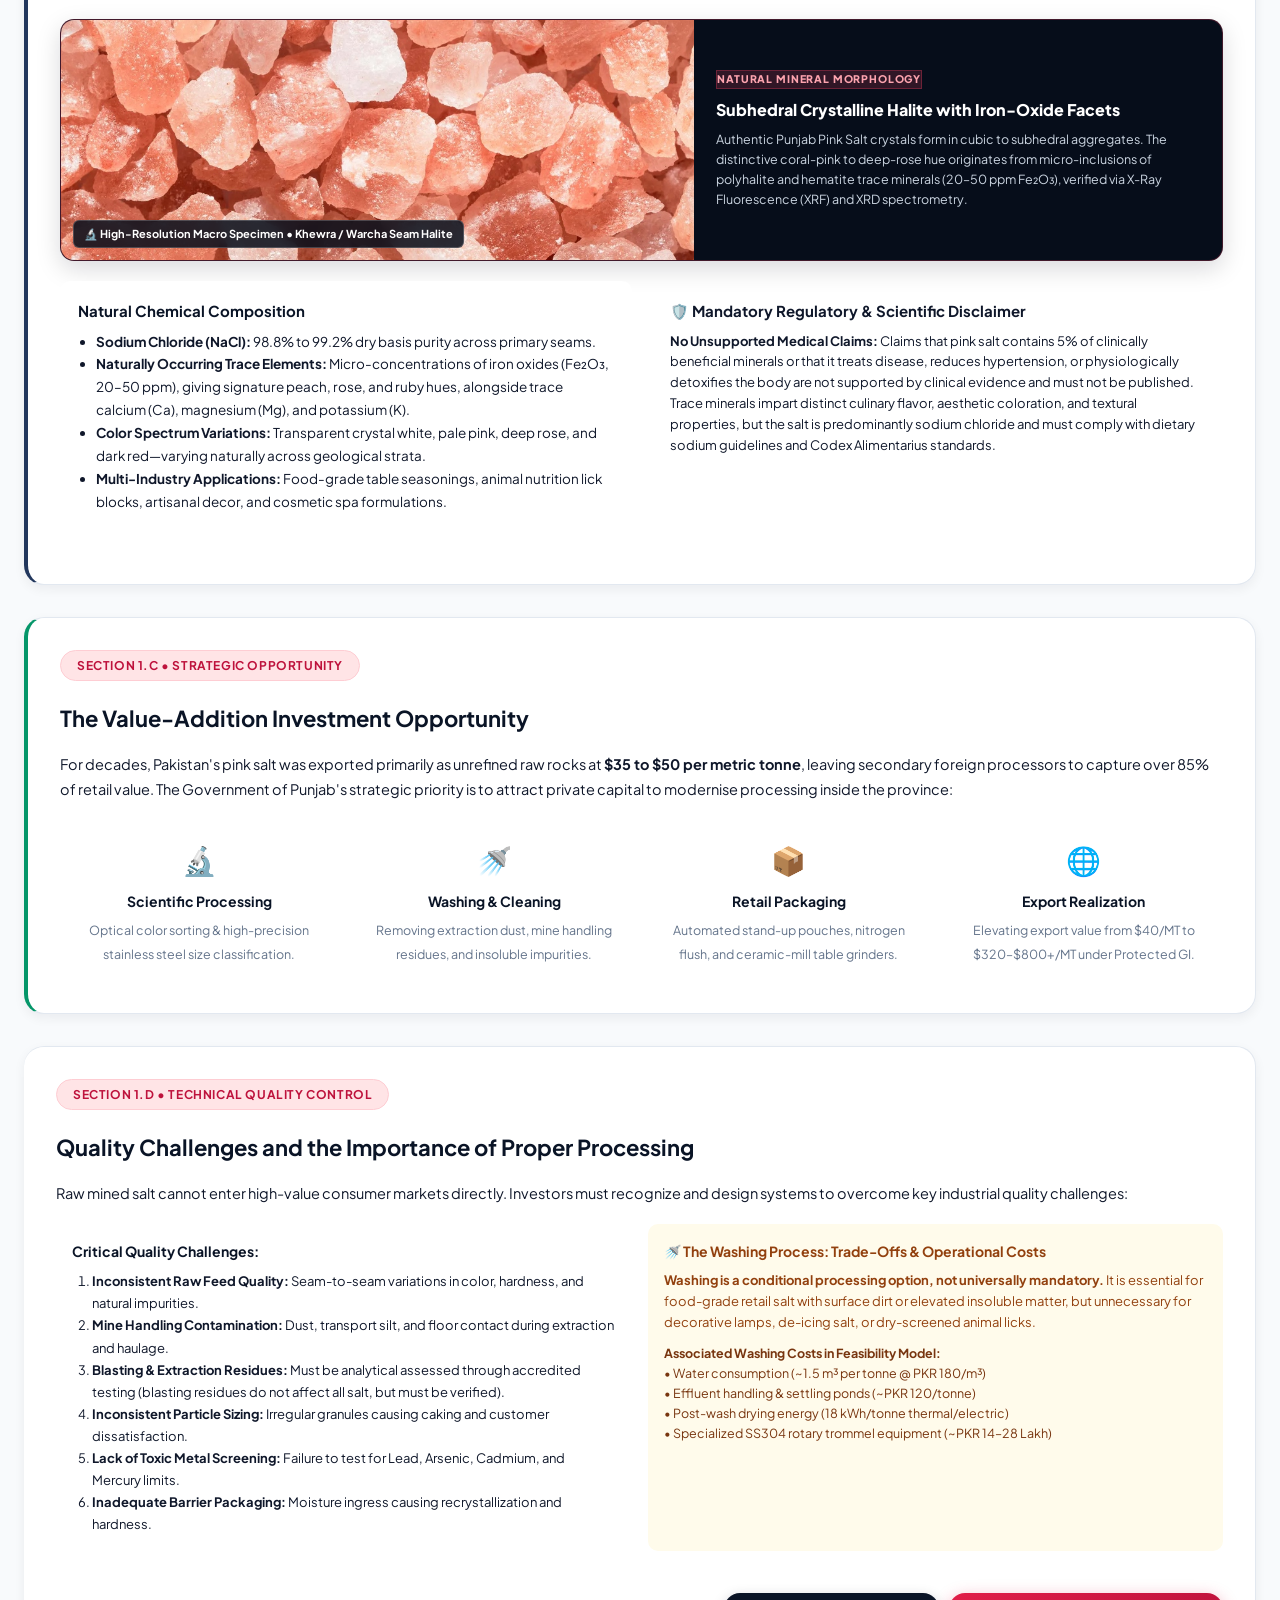
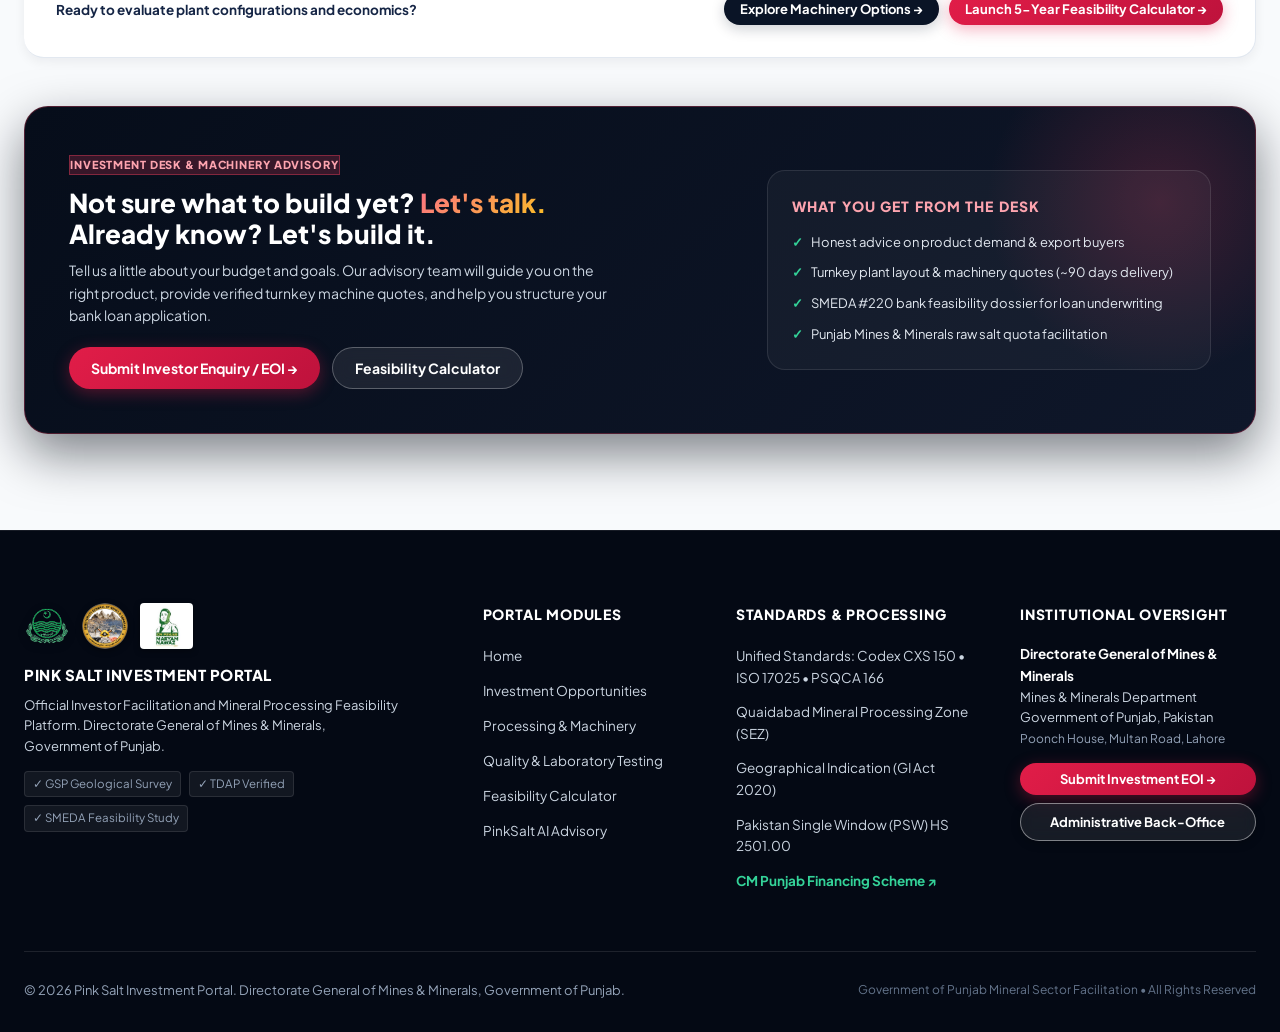
==== commit bea3c1f4: "feat: rebrand portal title to Pink Salt Investment Portal and apply pink salt gradient to AI toggle" ====
--- a/index.html
+++ b/index.html
@@ -3,14 +3,14 @@
 <head>
   <meta charset="UTF-8">
   <meta name="viewport" content="width=device-width, initial-scale=1.0">
-  <title>Pink Salt Intelligence & Investment Portal | Government of Punjab</title>
+  <title>Pink Salt Investment Portal | Government of Punjab</title>
   <meta name="description" content="Investor Facilitation and Pink Salt Processing Feasibility Platform. Directorate General of Mines & Minerals, Government of Punjab.">
   <!-- Pink Salt Crystalline Favicons -->
   <link rel="icon" type="image/x-icon" href="favicon.ico">
   <link rel="icon" type="image/png" sizes="32x32" href="images/favicon-32x32.png">
   <link rel="icon" type="image/png" sizes="64x64" href="images/pink-salt-favicon.png">
   <link rel="apple-touch-icon" sizes="180x180" href="images/apple-touch-icon.png">
-  <link rel="stylesheet" href="css/portal.css?v=20261105.17">
+  <link rel="stylesheet" href="css/portal.css?v=20261105.18">
 </head>
 <body>
 
@@ -23,9 +23,9 @@
         <a href="https://pinksalt.punjab.gov.pk/landing" target="_blank" rel="noopener noreferrer" title="CM Punjab Pink Salt Value Addition Financing Scheme (Bank of Punjab / PITB)" onclick="event.stopPropagation()" style="display:flex; align-items:center;"><img src="images/cm-punjab-logo.jpg" alt="Chief Minister Punjab Maryam Nawaz • CM Punjab Pink Salt Value Addition Financing" class="logo-img cm-badge-logo" title="CM Punjab Pink Salt Value Addition Financing (Click to open official portal)"></a>
       </div>
 
-      <div class="header-portal-title" onclick="switchView('home')" title="Pakistan Pink Salt Intelligence &amp; Investment Portal">
+      <div class="header-portal-title" onclick="switchView('home')" title="Pakistan Pink Salt Investment Portal">
         <span class="title-pink-salt">PINK SALT</span>
-        <span class="title-portal-rest">INTELLIGENCE &amp; INVESTMENT PORTAL</span>
+        <span class="title-portal-rest">INVESTMENT PORTAL</span>
       </div>
 
       <div class="header-actions">
@@ -3117,7 +3117,7 @@
             <img src="images/dg-mines-minerals-logo.png" alt="Directorate General of Mines &amp; Minerals" style="height:46px; width:auto; object-fit:contain; border-radius:50%; box-shadow:0 2px 6px rgba(0,0,0,0.35);" title="Directorate General of Mines &amp; Minerals">
             <a href="https://pinksalt.punjab.gov.pk/landing" target="_blank" rel="noopener noreferrer" title="CM Punjab Pink Salt Value Addition Financing Scheme Portal"><img src="images/cm-punjab-logo.jpg" alt="Chief Minister Punjab Maryam Nawaz • CM Punjab Pink Salt Value Addition Financing" style="height:46px; width:auto; object-fit:contain; border-radius:4px; box-shadow:0 2px 6px rgba(0,0,0,0.35); cursor:pointer;" title="CM Punjab Pink Salt Value Addition Financing (Click to open portal)"></a>
           </div>
-          <h4 style="margin:0 0 8px 0; font-size:15px; color:#ffffff; font-weight:800; letter-spacing:0.5px;">PINK SALT INTELLIGENCE &amp; INVESTMENT PORTAL</h4>
+          <h4 style="margin:0 0 8px 0; font-size:15px; color:#ffffff; font-weight:800; letter-spacing:0.5px;">PINK SALT INVESTMENT PORTAL</h4>
           <p style="font-size:13px; line-height:1.6; max-width:380px; color:#cbd5e1; margin-bottom:14px;">
             Official Investor Facilitation and Mineral Processing Feasibility Platform. Directorate General of Mines &amp; Minerals, Government of Punjab.
           </p>
@@ -3172,7 +3172,7 @@
 
       <div class="footer-bottom">
         <div>
-          &copy; 2026 Pink Salt Intelligence &amp; Investment Portal. Directorate General of Mines &amp; Minerals, Government of Punjab.
+          &copy; 2026 Pink Salt Investment Portal. Directorate General of Mines &amp; Minerals, Government of Punjab.
         </div>
         <div style="font-size:12px; color:#64748b;">
           Government of Punjab Mineral Sector Facilitation &bull; All Rights Reserved
@@ -3181,6 +3181,6 @@
     </div>
   </footer>
 
-  <script src="js/portal.js?v=20261105.17"></script>
+  <script src="js/portal.js?v=20261105.18"></script>
 </body>
 </html>
--- a/css/portal.css
+++ b/css/portal.css
@@ -1,5 +1,5 @@
 /* ==========================================================================
-   PinkSalt Intelligence & Investment Portal - World-Class Design System
+   PinkSalt Investment Portal - World-Class Design System
    Crafted in Elementor Pro / Sovereign Agency Style for International Investors
    Government of Punjab • Directorate General of Mines & Minerals
    ========================================================================== */
@@ -1258,30 +1258,32 @@
   box-shadow: var(--shadow-sm);
 }
 
-/* Floating AI Action Dock Button */
+/* Floating AI Action Dock Button (Pink Salt Crystalline Theme) */
 .ai-dock-btn {
   position: fixed;
   bottom: 30px;
   right: 30px;
-  background: linear-gradient(135deg, var(--salt-600) 0%, var(--salt-700) 100%);
-  color: #ffffff;
-  padding: 14px 26px;
+  background: linear-gradient(135deg, #fb7185 0%, #f43f5e 50%, #fbbf24 100%);
+  color: #0f172a;
+  padding: 13px 26px;
   border-radius: var(--radius-full);
-  font-weight: 700;
+  font-weight: 900;
   font-size: 14.5px;
-  box-shadow: 0 12px 32px rgba(225, 29, 72, 0.4);
+  box-shadow: 0 12px 32px rgba(244, 63, 94, 0.45), 0 4px 12px rgba(251, 191, 36, 0.3);
   display: flex;
   align-items: center;
   gap: 10px;
   cursor: pointer;
   z-index: 999;
-  border: 2px solid #ffffff;
+  border: 2px solid rgba(255, 255, 255, 0.85);
   transition: all 0.28s ease;
+  letter-spacing: 0.3px;
 }
 
 .ai-dock-btn:hover {
-  transform: translateY(-4px) scale(1.02);
-  box-shadow: 0 18px 40px rgba(225, 29, 72, 0.5);
+  transform: translateY(-4px) scale(1.03);
+  box-shadow: 0 18px 42px rgba(244, 63, 94, 0.6), 0 6px 16px rgba(251, 191, 36, 0.45);
+  border-color: #ffffff;
 }
 
 /* ==========================================================================
